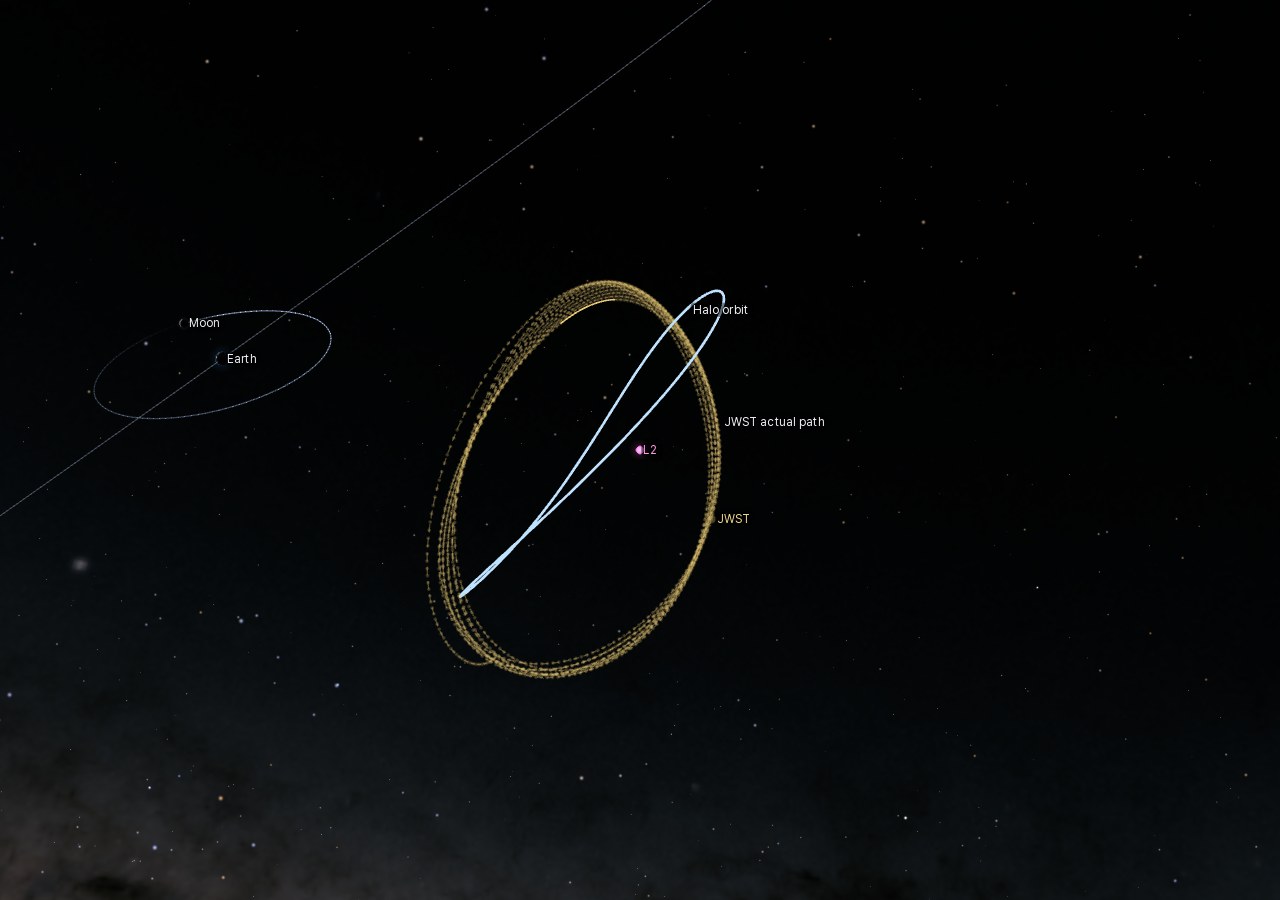
==== single/index.html @ 6e9d1e4e "공개 화면 갱신: 태양 표면 그림, JWST 새 궤도 해 (예측 ~12/07), 시험 묶음 통과판 (dev d34efed 빌드) Co-Authored-By: Claude Opus " ====
<!doctype html>
<html lang="ko">
<head>
<meta charset="utf-8">
<meta name="viewport" content="width=device-width, initial-scale=1, viewport-fit=cover">
<meta http-equiv="Content-Security-Policy" content="default-src 'none'; connect-src 'none'; script-src 'sha256-AxzupOAMkldEc2UMYNLVmVvSVkwpadsfrvp4PkHt/8s='; style-src 'unsafe-inline'; img-src data: blob:; font-src data:; worker-src blob:; object-src 'none'; base-uri 'none'; form-action 'none'">
<title>Libration</title>
<style>
/* ---- style.css */
/* 화면 모양. 색·글꼴·패널·이름표는 디자인 토큰 (ui/tokens/*.js → CSS 변수). 글꼴은 파일로 넣는다 (외부 요청 없음).
   Pretendard (OFL-1.1, data/fonts/manifest.json) — 빌드가 fonts/ 로 복사 (한 파일판은 data: 로 넣음). */
@font-face { font-family: 'Pretendard'; font-weight: 400; font-style: normal; font-display: swap; src: url('[data-uri]') format('woff2'); }
@font-face { font-family: 'Pretendard'; font-weight: 300; font-style: normal; font-display: swap; src: url('[data-uri]') format('woff2'); }   /* 대상 이름·핵심 숫자 (UI 재설계 13절 A, 2026-11-10) */
@font-face { font-family: 'Pretendard'; font-weight: 600; font-style: normal; font-display: swap; src: url('[data-uri]') format('woff2'); }
:root {
  --bg: #04060c; --fg: #e7ecf5; --muted: #a3aec4; --panel: rgba(12, 18, 32, 0.92); --line: #26324c;
  --impl: #5aa5ff; --external: #f0a23b; --physical: #3fca7f; --approx: #9aa0aa; --accent: #5aa5ff;
  --font: 'Pretendard', system-ui, 'Malgun Gothic', 'Apple SD Gothic Neo', sans-serif;
  --panel-radius: 10px; --panel-blur: 0px; --panel-width: 340px; --btn-bg: #1b2740; --btn-on: #2d4a7a;
  --label-bg: rgba(12, 18, 32, 0.72); --label-border: 1px dashed #26324c; --label-radius: 4px; --label-size: 12px;
  --fs-body: 13px; --fs-small: 12px; --label-min: 12px;   /* 글자 크기 하한 (2026-10-29 작은 수정 1-3): 본문·버튼 13, 이름표·꼬리표·보조 12 */
  font-family: var(--font);
}
* { box-sizing: border-box; }
html, body { margin: 0; height: 100%; background: var(--bg); color: var(--fg); overflow: hidden; font-family: var(--font); }
#scene { position: fixed; inset: 0; width: 100vw; height: 100vh; display: block; touch-action: none; }
#top { position: fixed; top: 12px; left: 16px; right: 16px; display: flex; align-items: baseline; gap: 12px; flex-wrap: wrap; pointer-events: none; }
#top h1 { margin: 0; font-size: 20px; font-weight: 600; }
#top .sub { margin: 0; color: var(--muted); font-size: var(--fs-body); flex: 1 1 auto; }
#top button { pointer-events: auto; }
button { font: inherit; font-size: var(--fs-body); color: var(--fg); background: var(--btn-bg); border: 1px solid var(--line); border-radius: 6px; padding: 4px 10px; cursor: pointer; }
button:hover, button:focus-visible { filter: brightness(1.25); }
select { font: inherit; font-size: var(--fs-body); color: var(--fg); background: var(--btn-bg); border: 1px solid var(--line); border-radius: 6px; }
option { background: #111a2b; color: #e7ecf5; }
[hidden] { display: none !important; }

/* ---- 패널 (기존 스타일) */
#panel { position: fixed; top: 64px; left: 16px; width: min(var(--panel-width), calc(100vw - 32px)); max-height: calc(100vh - 110px); overflow-y: auto;
  background: var(--panel); border: 1px solid var(--line); border-radius: var(--panel-radius); padding: 10px 14px; backdrop-filter: blur(var(--panel-blur)); }
#panel h2 { margin: 0 0 6px; font-size: 15px; }
#panel .note, .note { margin: 0 0 8px; color: var(--muted); font-size: var(--fs-body); }
.panel-toggle { float: right; font-size: var(--fs-body); padding: 2px 8px; }
body.panel-collapsed #panel { width: auto; max-height: none; overflow: visible; padding: 6px; }
body.panel-collapsed #panel .panel-inner { display: none; }
body.panel-collapsed .panel-toggle { float: none; }

.num-row { display: grid; grid-template-columns: 1fr auto auto; gap: 8px; align-items: center; padding: 4px 0; border-top: 1px solid var(--line); font-size: var(--fs-body); }
.num { font-variant-numeric: tabular-nums; background: transparent; border: 1px dashed var(--line); }
.tag { position: relative; display: inline-block; font-size: var(--fs-small); padding: 2px 7px; border-radius: 999px; border: 1px solid currentColor; white-space: nowrap; cursor: help; }
.tag-impl { color: var(--impl); } .tag-external { color: var(--external); } .tag-physical { color: var(--physical); } .tag-approx { color: var(--approx); }
.tag-tip { display: none; position: absolute; right: 0; top: calc(100% + 4px); z-index: 5; background: #0b1120; color: var(--fg); border: 1px solid var(--line); border-radius: 6px; padding: 4px 8px; white-space: nowrap; }
.tag:hover .tag-tip, .tag:focus .tag-tip, .tag-open .tag-tip { display: block; position: static; margin-top: 4px; }
.tag:hover .tag-tip, .tag:focus .tag-tip { position: absolute; margin-top: 0; }
.tag-open { border-radius: 8px; white-space: normal; cursor: default; }
.tag-open .tag-tip { border: none; background: none; padding: 0; }
.tag.mini { font-size: var(--fs-small); padding: 0 5px; line-height: 16px; }
.tag.mini .tag-tip { font-size: var(--fs-small); left: 0; right: auto; }

#source { position: fixed; top: 64px; right: 16px; width: min(460px, calc(100vw - 32px)); max-height: calc(100vh - 120px); overflow: auto; background: var(--panel);
  border: 1px solid var(--line); border-radius: var(--panel-radius); padding: 10px 14px; z-index: 10; backdrop-filter: blur(var(--panel-blur)); }
#source h2 { margin: 0 0 8px; font-size: 15px; }
#source table { border-collapse: collapse; width: 100%; font-size: var(--fs-body); }
#source th { text-align: left; color: var(--muted); font-weight: 400; padding: 3px 8px 3px 0; vertical-align: top; white-space: nowrap; }
#source td { padding: 3px 0; word-break: break-all; }
#source code { font-size: var(--fs-body); }
#source .close { margin-top: 8px; }
#update { position: fixed; bottom: 34px; right: 16px; background: #3a2a0c; border-color: var(--external); z-index: 20; }
#error { position: fixed; top: 64px; left: 50%; transform: translateX(-50%); background: #3b0d12; border: 1px solid #e05561; padding: 8px 12px; border-radius: 8px; }
#version { position: fixed; bottom: 8px; right: 16px; color: var(--muted); font-size: var(--fs-small); font-variant-numeric: tabular-nums; }

/* ---- 이름표 (CSS 글자 — 확대해도 선명) */
#labels { position: fixed; inset: 0; pointer-events: none; overflow: hidden; }
.lbl { pointer-events: auto; font-size: max(var(--label-min), var(--label-size)); color: var(--fg); white-space: nowrap; text-shadow: 0 0 3px #000, 0 0 2px #000, 0 0 6px #000; display: flex; gap: 4px; align-items: center; }
.lbl b, .lbl .lbl-name { font-weight: 600; cursor: pointer; }
.lbl-num { font-size: max(var(--label-min), var(--label-size)); padding: 0 5px; background: var(--label-bg); border: var(--label-border); border-radius: var(--label-radius); font-variant-numeric: tabular-nums; }
.lbl-numwrap { display: inline-flex; gap: 3px; align-items: center; }
.lbl-lpt b { color: #ff9be2; }
body.label-nonum .lbl-numwrap { display: none; }
.ctl { display: grid; gap: 6px; padding-bottom: 8px; border-bottom: 1px solid var(--line); }
.ctl-row { display: flex; flex-wrap: wrap; gap: 6px; align-items: center; font-size: var(--fs-body); }
.ctl-h { color: var(--muted); min-width: 44px; }
.ctl button, .ctl select, .ctl-row button { font-size: var(--fs-body); padding: 2px 8px; }
button.on { background: var(--btn-on); border-color: var(--accent); }
input[type=range] { width: 100%; accent-color: var(--accent); }
.date-row .num { font-size: var(--fs-body); }
.layers { display: grid; grid-template-columns: 1fr 1fr; gap: 2px 8px; padding: 8px 0; font-size: var(--fs-body); border-bottom: 1px solid var(--line); }
.layers label { display: flex; gap: 4px; align-items: center; cursor: pointer; }
.layers .fam { grid-column: 1 / -1; color: var(--muted); }
.nums details { border-bottom: 1px solid var(--line); padding: 4px 0; }
.nums summary { cursor: pointer; font-size: var(--fs-body); font-weight: 600; padding: 2px 0; }
.legend p { margin: 6px 0 0; color: var(--muted); font-size: var(--fs-body); display: flex; gap: 6px; align-items: baseline; flex-wrap: wrap; }
#labels { z-index: 1; } #panel, #top { z-index: 3; } #version { z-index: 3; }


.layout-hybrid #source { right: auto; left: 16px; }

/* ---- 휴대폰 (보기만, M6 에서 완성) */
@media (max-width: 767px) {
  #top .sub { display: none; }
  #panel { top: 52px; left: 8px; width: calc(100vw - 16px); max-height: 55vh; }
  #source { left: 8px; right: 8px; width: auto; }
}

/* ---- 디자인 2부 (2026-10-29): 레이어 패널·초점 이름·거리 눈금·도움말·정보 카드 설명 */
.lbl, .lbl-num { font-size: max(var(--label-min), calc(var(--label-size) * var(--lbl-k, 1))); }   /* 거리 조절해도 하한 12px */
.lbl b, .lbl .lbl-name { font-weight: 400; letter-spacing: 0.01em; }
.layer-panel { display: grid; gap: 8px; font-size: var(--fs-body); }
.preset-row { display: flex; gap: 6px; align-items: center; flex-wrap: wrap; }
.preset-row button { font-size: var(--fs-body); padding: 4px 12px; border-radius: 999px; }
.preset-status { color: var(--muted); font-size: var(--fs-small); margin-left: 4px; }
.layer-group { border: 1px solid var(--line); border-radius: 8px; padding: 4px 8px 6px; margin: 0; display: grid; grid-template-columns: 1fr 1fr; gap: 2px 10px; }
.layer-group legend { color: var(--muted); font-size: var(--fs-small); padding: 0 4px; }
.layer-group label { display: flex; gap: 5px; align-items: center; cursor: pointer; }
.layer-group label.sub { grid-column: 1 / -1; padding-left: 18px; color: var(--muted); }
.layer-group .note { grid-column: 1 / -1; margin: 2px 0 0; color: var(--muted); font-size: var(--fs-body); }
.layer-group input:disabled + span { color: var(--muted); }
.keys-line { display: flex; justify-content: space-between; gap: 8px; align-items: center; color: var(--muted); font-size: var(--fs-small); }
.help-btn { font-size: var(--fs-body); padding: 2px 8px; }
.layer-group label.temp-on span { font-style: italic; }                                        /* ⑰ 확대 보기에서 잠시 켠 레이어 */
.scalebar { position: fixed; z-index: 4; left: 16px; bottom: 92px; display: flex; gap: 8px; align-items: center; font-size: var(--fs-small); color: var(--fg);
  font-variant-numeric: tabular-nums; padding: 2px 8px; border-radius: 6px; background: rgba(0, 0, 0, 0.55); }
.scalebar .sb-bar { display: inline-block; height: 6px; border: 1px solid var(--fg); border-top: none; }
.help { position: fixed; z-index: 6; top: 50%; left: 50%; transform: translate(-50%, -50%); width: min(380px, calc(100vw - 32px)); background: var(--panel);
  border: 1px solid var(--line); border-radius: var(--panel-radius); padding: 10px 14px; color: var(--fg); font-size: var(--fs-body); }
.help h3 { margin: 0 0 6px; font-size: 15px; }
.help th { text-align: left; padding: 2px 10px 2px 0; }
.help kbd { display: inline-block; min-width: 18px; text-align: center; border: 1px solid var(--line); border-radius: 4px; padding: 0 4px; font: inherit; }
.help .note { color: var(--muted); font-size: var(--fs-body); }
.help .close { float: right; font-size: var(--fs-body); padding: 2px 8px; }
#t-start, #t-now { font-size: var(--fs-body); padding: 2px 8px; }
@media (max-width: 767px) {
  .scalebar { bottom: 136px; left: 8px; }
}

/* ---- M2 JWST (2026-10-29): 예측 두 층 (꼬리표 색과 같은 계열 — 외부 대조 주황 / 물리 검증 초록), 오차 곡선, 주기 카드 */
.lbl-pred .lbl-name { font-weight: 600; }
.lbl-ext .lbl-name { color: var(--external); } .lbl-phys .lbl-name { color: var(--physical); }
.lbl-pred:has(.lbl-numwrap) > .layer-tag { display: none; }      /* 숫자가 붙으면 숫자 쪽 꼬리표 하나만 */
.lbl-jwst .lbl-name { color: #f2d98c; }
.lbl-fixed { font-size: var(--label-min); color: var(--muted, #b8c2d6); font-weight: 400; }        /* ⑫ "2026-10-05 위치 (고정)" — 작게 */
.lbl-zoomline .lbl-name-only { color: var(--zl-color); font-weight: 600; }                       /* ⑭ 확대 보기: 선 이름 (선 색) */
.lbl-gap .lbl-name-only { color: var(--fg); }
.jwst-layer { border-top: 1px solid var(--line); padding-top: 8px; margin-top: 8px; }
.jwst-layer h4 { margin: 0 0 4px; font-size: 14px; display: flex; gap: 8px; align-items: center; flex-wrap: wrap; }
.jwst-ext h4 > span:first-child { color: var(--external); } .jwst-phys h4 > span:first-child { color: var(--physical); }
.jwst-ext { border-left: 3px solid var(--external); padding-left: 8px; } .jwst-phys { border-left: 3px solid var(--physical); padding-left: 8px; }
.err-fig { margin: 4px 0 6px; }
.err-chart { display: block; width: 300px; max-width: 100%; height: auto; overflow: visible; }
.err-chart text { font-size: var(--fs-small); fill: currentColor; color: var(--muted); font-variant-numeric: tabular-nums; }
.err-grid { stroke: var(--line); stroke-width: 1; }
.err-line { fill: none; stroke-width: 1.8; }
.err-outside { fill: rgba(255, 255, 255, 0.07); }
.err-legend { display: flex; flex-wrap: wrap; gap: 4px 10px; color: var(--muted); font-size: var(--fs-small); margin-top: 2px; }
.err-key { display: inline-flex; align-items: center; gap: 4px; }
.err-swatch { display: inline-block; width: 16px; border-top: 2px solid; }
.err-swatch.dashed { border-top-style: dashed; }
.err-axis-note { flex-basis: 100%; }
.link-btn { margin-top: 10px; }
.zoom-row { display: flex; flex-wrap: wrap; gap: 6px; align-items: center; margin-top: 6px; font-size: var(--fs-small); color: var(--muted); }
.zoom-row .zoom-btn { margin-top: 0; }
.join-line { display: block; line-height: 1.6; }
.join-num { display: inline-flex; gap: 2px; align-items: center; margin-right: 10px; white-space: nowrap; }
.period-class { display: flex; gap: 8px; align-items: center; flex-wrap: wrap; margin: 0 0 6px; color: var(--muted); }
.period-unknown { margin-top: 8px; }

/* ---- 실험실 (h — 설계 M3, 2026-11-02). 그리기만 — 계산은 core/lab */
.lab { position: fixed; z-index: 5; top: 60px; right: 16px; bottom: 90px; width: min(640px, calc(100vw - 32px)); overflow: auto; padding: 10px 14px;
  background: var(--panel); border: 1px solid var(--line); border-radius: var(--panel-radius); backdrop-filter: blur(var(--panel-blur)); }
.lab h3 { margin: 0 0 6px; font-size: 15px; font-weight: 600; }
.lab .close { float: right; font-size: var(--fs-body); padding: 2px 8px; }
.lab .lab-fold { float: right; font-size: var(--fs-body); padding: 2px 8px; margin-right: 4px; }
/* 접기 (2026-11-03): 제목·단추·진행 줄만 남기고 창을 줄여 궤적이 보이게. 상태는 이 브라우저에 기억 (localStorage) */
.lab.lab[data-folded="1"] { bottom: auto; width: min(420px, calc(100vw - 32px)); }
.lab[data-folded="1"] > :not(h3):not(.close):not(.lab-fold):not(.lab-progress) { display: none; }
.lab-scope { display: flex; gap: 6px; align-items: center; color: var(--muted); font-size: var(--fs-small); margin-bottom: 6px; }
.lab-status, .lab-note { color: var(--muted); font-size: var(--fs-small); margin: 4px 0; }
.lab-examples { display: flex; flex-wrap: wrap; gap: 4px; align-items: center; margin: 6px 0 2px; }
.lab-examples .ctl-h { margin-right: 4px; }
.lab-ex.on, .lab-sign button.on { background: var(--btn-on); }
.lab-controls { display: grid; gap: 4px; margin: 6px 0; }
.lab-row { display: grid; grid-template-columns: 118px 1fr 92px; gap: 8px; align-items: center; font-size: var(--fs-body); }
.lab-sign { grid-template-columns: 118px auto auto 1fr; }
.lab-val { font-variant-numeric: tabular-nums; color: var(--muted); font-size: var(--fs-small); text-align: right; }
.lab-row input[type=range] { width: 100%; }
.lab-row input.banded { background: linear-gradient(90deg, transparent var(--band-a), rgba(90, 165, 255, 0.28) var(--band-a), rgba(90, 165, 255, 0.28) var(--band-b), transparent var(--band-b)); border-radius: 4px; }
.lab-outside { display: flex; gap: 6px; align-items: center; font-size: var(--fs-small); color: var(--external); }
.lab-flags { min-height: 4px; margin: 2px 0; }
.flag { display: inline-block; font-size: var(--fs-small); padding: 0 6px; border-radius: 4px; margin-right: 4px; white-space: nowrap; }
.flag-extrap { background: rgba(240, 162, 59, 0.22); color: #ffd08a; border: 1px solid var(--external); }
.flag-unc { background: rgba(199, 146, 234, 0.18); color: #e0c4f5; border: 1px solid #c792ea; }
.lab-progress { display: flex; gap: 8px; align-items: center; font-size: var(--fs-small); color: var(--muted); margin: 4px 0; }
.lab-progress progress { flex: 0 0 140px; }
.lab-table-wrap { overflow-x: auto; }
.lab[data-preset="research"] { width: min(820px, calc(100vw - 32px)); }
.lab-table { width: 100%; border-collapse: collapse; font-size: var(--fs-small); margin-top: 4px; }
.lab-table th, .lab-table td { padding: 3px 4px; border-bottom: 1px solid var(--line); text-align: right; white-space: nowrap; }
.lab-table th { font-weight: 600; vertical-align: bottom; white-space: normal; }   /* 머리글은 줄바꿈 (연구 프리셋 표 마지막 칸 잘림 고침, 2026-11-03) */
.lab[data-preset="research"] { width: min(820px, calc(100vw - 32px)); }                 /* 연구: 칸이 많아 창을 넓힌다 */
.lab-table th .tag.mini { margin-left: 3px; }
.lab-table td.num { font-variant-numeric: tabular-nums; }
.lab-table td[data-col="truth"] { color: #fff; font-weight: 600; }
.lab[data-preset="clean"] .lab-table .c-HYB, .lab[data-preset="clean"] .lab-table .c-dT3, .lab[data-preset="clean"] .lab-table .c-dD24,
.lab[data-preset="clean"] .lab-table .c-dMLP, .lab[data-preset="clean"] .lab-table .c-dir,
.lab[data-preset="explore"] .lab-table .c-HYB, .lab[data-preset="explore"] .lab-table .c-dir,
.lab[data-preset="custom"] .lab-table .c-HYB, .lab[data-preset="custom"] .lab-table .c-dir { display: none; }
.lab-mobile p { font-size: var(--fs-body); line-height: 1.5; }
@media (max-width: 767px) { .lab { left: 8px; right: 8px; width: auto; top: auto; bottom: 120px; max-height: 40vh; } }

/* ---- 천체력 조각 불러오는 중 (결정 ㉘) · 날짜 이동 */
.ephem-busy { position: fixed; z-index: 6; left: 50%; bottom: 92px; transform: translateX(-50%); background: var(--panel); border: 1px solid var(--line);
  border-radius: 999px; padding: 3px 12px; font-size: var(--fs-small); color: var(--muted); }
#date-jump { font: inherit; font-size: var(--fs-small); background: var(--btn-bg); color: var(--fg); border: 1px solid var(--line); border-radius: 4px; padding: 1px 4px; color-scheme: dark; }
#date-range-note { color: var(--external); font-size: var(--fs-small); }

/* ---- 하늘 배경 출처·라이선스 (M5) */
.credits { position: fixed; z-index: 3; left: 12px; bottom: 6px; max-width: calc(100vw - 420px); font-size: var(--fs-body); color: var(--muted); line-height: 1.4; }
.credits .tag { margin: 0 2px; }
@media (max-width: 767px) { .credits { max-width: calc(100vw - 24px); bottom: 24px; } #version { max-width: calc(100vw - 112px); white-space: nowrap; overflow: hidden; text-overflow: ellipsis; } }
/* 한 줄에 안 들어갈 때의 "출처" 단추 (2026-11-09) — 시간 막대 아래 띠 (컴퓨터 30 px, 휴대폰 26 px) 안에 든다 */
.credits.credits-compact { bottom: 3px; height: 21px; line-height: 19px; padding: 0 9px; font-size: var(--fs-body); color: var(--fg); background: var(--panel); border: 1px solid var(--line); border-radius: 999px; }

/* ---- 움직임 줄이기 (UI 재설계 13절·12-1 5, 2026-11-10): 운영체제가 "움직임 줄이기" 면 CSS 전환·애니메이션 0. 시간 토큰 (--t-*) 도 0 (ui/tokens/index.js) */
@media (prefers-reduced-motion: reduce) {
  *, *::before, *::after { transition-duration: 0ms !important; animation-duration: 0ms !important; animation-iteration-count: 1 !important; scroll-behavior: auto !important; }
}

/* ---- ui/kit.css */
/* 시안 2 부품 (UI 재설계 Phase 1, 2026-11-10) — docs/UI_재설계.md 12·13절. 값은 모두 토큰 (ui/tokens/C.js → CSS 변수).
   단추 5 종류 × 상태 7 가지 · 꼬리표 D1 (일반 점 / 전문가 모양 기호 + 글자) · 세로 판 패널 · 가장자리 어둠 · 장면 위 글자.
   이름은 모두 k- 로 시작 (지금 화면의 .info·.tag·.timebar 와 겹치지 않게). 지금 배치는 이 파일을 쓰지 않는다 — Phase 2 에서 붙인다
   (그때 style.css 로 합쳐 빌드에 들어감). 견본: web/mock/kit_sample.html (이 파일을 그대로 읽음), 측정 web/mock/audit/kit_audit.mjs.
   상태 7 가지 = 기본 · 올림 (:hover, .is-hover) · 눌림 (:active, .is-press) · 키보드 초점 (:focus-visible, .is-focus) ·
                켜짐 (aria-pressed/aria-checked=true, .is-on) · 비활성 (:disabled, .is-disabled) · 진행 중 (.is-busy — 회전 표시 + 글자 바뀜, 13절 B7) */

/* ================================================================ 단추 공통 — 평소 테두리·채움 없음, 올림·눌림·초점 때만 경계 */
.k-btn { position: relative; display: inline-flex; align-items: center; justify-content: center; gap: 6px; height: var(--ctl-h); min-width: var(--ctl-h);
  padding: 0 10px; border: 1px solid transparent; border-radius: var(--r-ctl); background: transparent; color: var(--fg);
  font: 400 var(--fs-ui)/1 var(--font); white-space: nowrap; cursor: pointer; -webkit-tap-highlight-color: transparent;
  transition: background var(--t-fast) var(--ease), border-color var(--t-fast) var(--ease), color var(--t-fast) var(--ease); }
.k-btn svg { width: 16px; height: 16px; flex: none; }
.k-btn:hover, .k-btn.is-hover { background: var(--hover); border-color: var(--edge-hover); }
.k-btn:active, .k-btn.is-press { background: var(--press); border-color: var(--edge-hover); }
.k-btn:focus-visible, .k-btn.is-focus { outline: 2px solid var(--focus); outline-offset: 2px; box-shadow: 0 0 0 4px var(--focus-halo); }
.k-btn:disabled, .k-btn.is-disabled { opacity: .38; cursor: not-allowed; background: transparent; border-color: transparent; }
.k-btn.is-busy { cursor: progress; }
.k-btn .k-spin { display: none; width: 12px; height: 12px; border-radius: 50%; border: 1.5px solid currentColor; border-right-color: transparent; animation: k-spin .8s linear infinite; }
.k-btn.is-busy .k-spin { display: inline-block; }
@keyframes k-spin { to { transform: rotate(360deg); } }
@media (prefers-reduced-motion: reduce) { .k-btn.is-busy .k-spin { animation: none; border-right-color: currentColor; opacity: .6; } }

/* 1 주 행동 — 글자 + 화살표 (채움 없음, 13절 B7). 강조는 자리 (오른쪽 아래) 와 굵기 */
.k-primary { font-weight: 600; }
.k-primary .k-arrow { width: 14px; height: 14px; transition: transform var(--t-fast) var(--ease); }
.k-primary:hover .k-arrow, .k-primary.is-hover .k-arrow { transform: translateX(2px); }
/* 2 보조 — 글자 */
.k-secondary { color: var(--fg); }
/* 3 아이콘 — 정사각, 툴팁·aria-label 필수 */
.k-icon { width: var(--icon-btn); min-width: var(--icon-btn); height: var(--icon-btn); padding: 0; }
.k-icon svg { width: 18px; height: 18px; }
.k-icon[aria-pressed="true"], .k-icon[aria-expanded="true"], .k-icon.is-on { background: rgba(255, 255, 255, .14); border-color: var(--edge-hover); }
/* 4 토글 — 켜짐/꺼짐을 표시 원 (빈 원 / 찬 원 + 체크) 과 aria-pressed 로 (색만으로 구분하지 않음) */
.k-toggle { color: var(--fg-2); padding-left: 8px; }
.k-toggle .k-ind { width: 14px; height: 14px; border-radius: 50%; border: 1.5px solid currentColor; display: inline-grid; place-items: center; }
.k-toggle .k-ind svg { width: 10px; height: 10px; opacity: 0; }
.k-toggle[aria-pressed="true"], .k-toggle.is-on { color: var(--fg); }
.k-toggle[aria-pressed="true"] .k-ind, .k-toggle.is-on .k-ind { background: var(--accent); border-color: var(--accent); }
.k-toggle[aria-pressed="true"] .k-ind svg, .k-toggle.is-on .k-ind svg { opacity: 1; color: var(--on-accent); }
/* 5 선택 묶음 — 상자 없는 작은 글자, 고른 것 = 밑줄 + 밝은 글 (aria-checked). 단위 글자는 묶음 끝에 한 번만 (13절 E1) */
.k-seg { display: inline-flex; align-items: center; gap: 2px; height: var(--ctl-h); }
.k-seg > button { min-width: 28px; height: 28px; padding: 0 8px; border: 1px solid transparent; border-radius: var(--r-ctl); background: none; color: var(--fg-scene-2);
  font: 400 var(--fs-unit)/1 var(--font); letter-spacing: var(--track-cap); cursor: pointer; transition: background var(--t-fast) var(--ease), border-color var(--t-fast) var(--ease); }
.k-seg > button[aria-checked="true"], .k-seg > button.is-on { color: var(--fg-scene); text-decoration: underline; text-decoration-thickness: 1px; text-underline-offset: 6px; }
.k-seg > button:hover, .k-seg > button.is-hover { background: var(--hover); border-color: var(--edge-hover); }
.k-seg > button:active, .k-seg > button.is-press { background: var(--press); border-color: var(--edge-hover); }
.k-seg > button:focus-visible, .k-seg > button.is-focus { outline: 2px solid var(--focus); outline-offset: 2px; box-shadow: 0 0 0 4px var(--focus-halo); }
.k-seg > button:disabled, .k-seg.is-disabled > button { opacity: .38; cursor: not-allowed; }
.k-seg .k-unit { margin-left: 2px; color: var(--fg-scene-2); font-size: var(--fs-unit); letter-spacing: var(--track-cap); }
.k-seg .k-dot { width: 3px; height: 3px; border-radius: 50%; background: var(--fg-scene-2); opacity: .7; }

/* 휴대폰 (터치): 누를 자리 44 px — 보이는 모양이 작아도 */
.k-touch { --ctl-h: 44px; --icon-btn: 44px; --tag-hit: 44px; }
.k-touch .k-seg > button { height: 44px; min-width: 44px; }

/* ================================================================ 꼬리표 D1 (13절 B1) — 색 + 모양 (구현 원 · 외부 마름모 · 물리 세모 · 근사 물결) */
/* 일반: 점. 보이는 모양 7 px, 누를 자리 28 px (휴대폰 44). 누르거나 초점 → 글자·출처 (팝오버) */
.k-tdot { display: inline-grid; place-items: center; width: var(--tag-hit); height: var(--tag-hit); padding: 0; border: 1px solid transparent; border-radius: var(--r-ctl);
  background: none; vertical-align: middle; cursor: pointer; }
.k-tdot svg { width: var(--tag-dot); height: var(--tag-dot); }
.k-tdot:hover, .k-tdot.is-hover { border-color: var(--edge-hover); background: var(--hover); }
.k-tdot:focus-visible, .k-tdot.is-focus { outline: 2px solid var(--focus); outline-offset: 1px; box-shadow: 0 0 0 4px var(--focus-halo); }
/* 전문가: 모양 기호 + 글자 (테두리 알약 없음) */
.k-tmark { display: inline-flex; align-items: center; gap: 5px; font-size: var(--fs-unit); letter-spacing: .02em; white-space: nowrap; }
.k-tmark svg { width: var(--tag-dot); height: var(--tag-dot); flex: none; }
/* 장면 위 (가장자리 어둠 위) 의 전문가 꼬리표: 모양 기호만 꼬리표 색, 글자는 장면 글자색 — 꼬리표 색 글자 (외부 주황 등) 는 밝은 구름 + 어둠 0.64 위에서 4.5 미만 (견본 측정 3.48) */
.k-bare .k-tmark { color: var(--fg-scene-2) !important; }
.k-bare .k-tmark.k-impl svg { color: var(--impl); } .k-bare .k-tmark.k-external svg { color: var(--external); } .k-bare .k-tmark.k-physical svg { color: var(--physical); } .k-bare .k-tmark.k-approx svg { color: var(--approx); }
.k-tdot.k-impl, .k-tmark.k-impl { color: var(--impl); } .k-tdot.k-external, .k-tmark.k-external { color: var(--external); }
.k-tdot.k-physical, .k-tmark.k-physical { color: var(--physical); } .k-tdot.k-approx, .k-tmark.k-approx { color: var(--approx); }
/* 꼬리표 팝오버 (점을 누르면) — 조용한 면, 장면 쪽 선 1 개 */
.k-tpop { position: absolute; z-index: 8; width: 280px; padding: 12px; background: #0b0d12; border-left: 1px solid var(--line-strong); border-radius: 2px; color: var(--fg); font-size: var(--fs-unit); }
.k-tpop h4 { margin: 0 0 4px; font-size: 13px; font-weight: 400; display: flex; gap: 6px; align-items: center; }
.k-tpop p { margin: 0 0 6px; color: var(--fg-2); }
.k-tpop code { font-size: var(--fs-unit); color: var(--fg); word-break: break-all; }

/* ================================================================ 세로 판 패널 (13절 A) — 화면 가장자리에 붙음, 면 + 장면 쪽 가는 선 1 개 */
.k-vpanel { position: fixed; top: 0; bottom: 0; z-index: 5; display: flex; flex-direction: column; background: var(--panel); color: var(--fg);
  backdrop-filter: blur(var(--panel-blur)); -webkit-backdrop-filter: blur(var(--panel-blur));
  transition: transform var(--t-base) var(--ease), opacity var(--t-base) var(--ease), visibility var(--t-base); }
.k-vpanel.k-left { left: 0; width: min(var(--vpanel-left), 100vw); border-right: 1px solid var(--line); }
.k-vpanel.k-right { right: 0; width: min(var(--vpanel-right), 100vw); border-left: 1px solid var(--line); }
.k-vpanel.k-right.k-wide { width: min(var(--vpanel-right-expert), 100vw); }
.k-vpanel[data-open="false"] { opacity: 0; visibility: hidden; pointer-events: none; }
.k-vpanel.k-left[data-open="false"] { transform: translateX(-24px); }
.k-vpanel.k-right[data-open="false"] { transform: translateX(24px); }
.k-vhead { position: relative; padding: 64px 24px 4px 28px; }
.k-vhead h2 { margin: 0; font-size: var(--fs-name); font-weight: var(--fw-name); line-height: 1.1; letter-spacing: -.01em; }
.k-vhead .k-kind { display: block; margin-top: 10px; font-size: var(--fs-unit); letter-spacing: var(--track-cap); color: var(--fg-2); }
.k-vhead .k-close { position: absolute; right: 16px; top: 60px; }
.k-vbody { flex: 1; overflow: auto; padding: 0 24px 16px 28px; }
.k-vfoot { display: flex; justify-content: flex-end; gap: 4px; padding: 14px 24px 18px 28px; border-top: 1px solid var(--line); }
.k-vfoot .k-left-acts { margin-right: auto; display: flex; gap: 4px; }
.k-desc { margin: 18px 0 10px; color: var(--fg-2); font-size: 13px; line-height: 1.6; }
.k-sect { margin-top: 26px; }
.k-sect > h3 { margin: 0 0 10px; font-size: var(--fs-unit); font-weight: 400; letter-spacing: var(--track-cap); color: var(--fg-2); }
/* 핵심 숫자 — 크고 가늘게, 단위·꼬리표는 작고 조용하게 */
.k-key { display: grid; grid-template-columns: 1fr 1fr; }
.k-key > div { padding: 0 16px 0 0; }
.k-key > div + div { padding: 0 0 0 16px; border-left: 1px solid var(--line); }
.k-key .k-lab { display: flex; align-items: center; gap: 2px; font-size: var(--fs-unit); letter-spacing: .02em; color: var(--fg-2); }
.k-key .k-val { display: block; margin-top: 8px; font-size: var(--fs-key); font-weight: var(--fw-key); line-height: 1.1; letter-spacing: -.01em; font-variant-numeric: tabular-nums; }
.k-key .k-val small { margin-left: 5px; font-size: var(--fs-unit); font-weight: 400; color: var(--fg-2); letter-spacing: .02em; }
/* 숫자 줄 (더 보기·전문가 모든 숫자) — 전문가는 줄 높이 46 */
.k-nrow { display: grid; grid-template-columns: 1fr auto auto; align-items: center; gap: 8px; min-height: 40px; border-top: 1px solid var(--line); font-size: 13px; }
.k-nrow .k-lab { color: var(--fg-2); }
.k-nrow .k-val { font-variant-numeric: tabular-nums; font-size: var(--fs-ui); }
.k-nrow .k-val small { margin-left: 3px; color: var(--fg-2); font-size: var(--fs-unit); }
.k-expert .k-nrow { min-height: 46px; padding: 8px 0; }

/* ================================================================ 가장자리 어둠 (상자 대신) · 장면 위 글자 */
.k-scrim { position: fixed; left: 0; right: 0; z-index: 2; pointer-events: none; }
.k-scrim.k-top { top: 0; height: var(--scrim-top-h); background: var(--scrim-top); }
.k-scrim.k-bottom { bottom: 0; height: var(--scrim-bottom-h); background: var(--scrim-bottom); }
.k-touch .k-scrim.k-top, .k-scrim.k-top.k-touch { height: 140px; }
.k-touch .k-scrim.k-bottom, .k-scrim.k-bottom.k-touch { height: 360px; background: linear-gradient(to top, rgba(0, 0, 0, .78) 0, rgba(0, 0, 0, .70) 270px, rgba(0, 0, 0, .30) 320px, rgba(0, 0, 0, 0) 360px); }
.k-bare { color: var(--fg-scene); text-shadow: 0 1px 2px rgba(0, 0, 0, .55); }
.k-bare .k-sub { color: var(--fg-scene-2); }

/* ---- ui/shell.css */
/* 공개판 C 의 뼈대 (UI 재설계 Phase 2, 2026-11-11) — ui/shell.js 가 만든 요소의 자리·모양. 값은 토큰 (ui/tokens/C.js), 부품 모양은 ui/kit.css.
   시안 2 (web/mock/mock2.css) 의 배치를 실제 화면으로 옮긴 것. 빌드가 style.css + kit.css + 이 파일을 이어 한 벌로 낸다 (build.mjs styleCss).
   글자 크기: 본문·단추 13 ~ 15 px, 보조·꼬리표·단위 12 px (12 px 미만 없음 — 시안의 11 px 눈금·출처도 12 로). */

/* ---- 옛 C 요소 (C 에서 안 씀) */
.layout-hybrid #top, .layout-hybrid #ephem-busy { display: none !important; }
body.layout-hybrid { --lp: 0px; --rp: 0px; word-break: keep-all; }   /* 한국어 줄바꿈 (Phase 4): 단어 중간에서 끊지 않음 */
.layout-hybrid :is(.k-vbody, .k-pop, .k-tour, #help, #source) { overflow-wrap: anywhere; }   /* 글 상자 안에서 칸보다 긴 영문·숫자·경로만 넘침 처리로 끊음 (몸 전체에 주면 좁은 절대 위치 글자 — 연도 눈금 — 가 한 글자씩 끊김) */
body.layout-hybrid.list-open { --lp: min(var(--vpanel-left), 100vw); }
body.layout-hybrid.info-open { --rp: min(var(--vpanel-right), 100vw); }
@media (max-width: 767px) { body.layout-hybrid.list-open, body.layout-hybrid.info-open { --lp: 0px; --rp: 0px; } }   /* 휴대폰: 판이 장면을 덮는다 (아래 시트는 Phase 5) */

.layout-hybrid #labels { word-break: normal; overflow-wrap: normal; }   /* 장면 이름표는 그대로 (줄바꿈 규칙 밖) */
/* 장면 이름표는 아래·위 어둠 띠 (.k-scrim, z 2) 보다 위, 화면 UI (z 4 이상) 보다 아래 (2026-11-15 측정: 휴대폰 아래 어둠 띠가 JWST 이름표를 덮어 글자가 0.36 배로 어두워짐 — 대비 2.4).
   장면 (캔버스) 은 그대로 어둡게 깔리고 글자만 띠 위로 — UI 와 겹치는 이름표는 원래대로 숨김 (scene.js 겹침 규칙) */
.layout-hybrid #labels { z-index: 3; }

/* ---- 모드 (13절 D): 일반에서 숨길 것 = data-only="expert" */
body[data-mode="general"] [data-only="expert"], body[data-mode="expert"] [data-only="general"] { display: none !important; }

/* ---- 물러남 (4 초 무입력 · Esc): 흐려져 사라짐. 세로 판은 자기 열고 닫기 움직임 (kit.css) */
.layout-hybrid [data-shell]:not(.k-vpanel), .layout-hybrid .k-scrim { transition: opacity var(--t-base) var(--ease), visibility var(--t-base); }
body.chrome-hidden [data-shell], body.chrome-hidden .k-scrim { opacity: 0 !important; visibility: hidden !important; pointer-events: none !important; }

/* ---- 공통: 장면 위 맨 단추·행의 키보드 초점 */
.k-row:focus-visible, .k-menuitem:focus-visible, .k-keycell .k-val:focus-visible, #info .num-row .num:focus-visible, .k-more > summary:focus-visible, .k-dateinput:focus-visible {
  outline: 2px solid var(--focus); outline-offset: 2px; box-shadow: 0 0 0 4px var(--focus-halo); }
.k-searchwrap:has(.k-search:focus-visible) { outline: 2px solid var(--focus); outline-offset: 2px; box-shadow: 0 0 0 4px var(--focus-halo); }
.layout-hybrid .k-btn:hover, .layout-hybrid .k-row:hover, .layout-hybrid .k-menuitem:hover { filter: none; }

/* ================================================================ 왼쪽 위 — 표지 + 지금 대상 */
.k-nav { position: fixed; z-index: 7; left: 16px; top: 14px; display: flex; flex-direction: column; align-items: flex-start; gap: 2px; max-width: calc(100vw - 320px); }
.k-navrow { display: flex; align-items: center; gap: 4px; min-width: 0; max-width: 100%; }
.k-mark { width: 22px; height: 22px; margin: 0 6px 0 4px; flex: none; color: var(--fg-scene); opacity: .92; }
.k-target { gap: 8px; padding: 0 8px; min-width: 0; font: 400 15px/1 var(--font); letter-spacing: .01em; color: var(--fg-scene); }
.k-target .k-tname { overflow: hidden; text-overflow: ellipsis; white-space: nowrap; }
.k-target .k-tkind { flex: none; color: var(--fg-scene-2); font-size: var(--fs-unit); letter-spacing: var(--track-cap); }
.k-target > svg { width: 14px; height: 14px; color: var(--fg-scene-2); transition: transform var(--t-fast) var(--ease); }
.k-target[aria-expanded="true"] > svg { transform: rotate(180deg); }
.k-znote { margin-left: 40px; font-size: var(--fs-unit); letter-spacing: .02em; color: var(--fg-scene); }   /* ㉒ 28 일 창 끝: 실제 궤적 자료 없음 */

/* ================================================================ 오른쪽 위 — 전역 */
.k-tr { position: fixed; z-index: 7; right: 16px; top: 14px; display: flex; align-items: center; gap: 4px; }
.k-tr .k-icon { color: var(--fg-scene); }
.k-modesel { margin: 0 4px; }
.k-modesel > button, .k-frame > button { text-shadow: inherit; }
.layout-hybrid #update { top: 56px; bottom: auto; right: 16px; }

/* ================================================================ 아래 — 시간 막대 (상자 없음) */
.k-timebar { position: fixed; z-index: 6; bottom: 34px; left: calc(var(--lp) + (100vw - var(--lp) - var(--rp)) / 2); transform: translateX(-50%);
  width: min(920px, calc(100vw - var(--lp) - var(--rp) - 32px)); display: grid; grid-template-columns: auto auto 1fr auto; gap: 14px; align-items: center;
  transition: left var(--t-base) var(--ease), width var(--t-base) var(--ease), opacity var(--t-base) var(--ease), visibility var(--t-base); }
.k-play { width: 40px; min-width: 40px; height: 40px; border-radius: 50%; color: var(--fg-scene); }
.k-play svg { width: 20px; height: 20px; }
.k-small { height: 28px; min-width: 28px; padding: 0 8px; font-size: var(--fs-unit); letter-spacing: var(--track-cap); color: var(--fg-scene-2); }
.k-slider { position: relative; min-width: 120px; padding-bottom: 16px; }
.k-range { -webkit-appearance: none; appearance: none; display: block; width: 100%; height: 28px; margin: 0; background: transparent; cursor: pointer; }
.k-range::-webkit-slider-runnable-track { height: 1px; background: rgba(255, 255, 255, .42); }
.k-range::-webkit-slider-thumb { -webkit-appearance: none; appearance: none; width: 11px; height: 11px; margin-top: -5px; border-radius: 50%; background: var(--fg-scene); box-shadow: 0 0 0 1px rgba(0, 0, 0, .5); }
.k-range::-moz-range-track { height: 1px; background: rgba(255, 255, 255, .42); }
.k-range::-moz-range-thumb { width: 11px; height: 11px; border: 0; border-radius: 50%; background: var(--fg-scene); box-shadow: 0 0 0 1px rgba(0, 0, 0, .5); }
.k-range:focus-visible { outline: 2px solid var(--focus); outline-offset: 2px; box-shadow: 0 0 0 4px var(--focus-halo); border-radius: 4px; }
.k-ticks { position: absolute; left: 6px; right: 6px; bottom: 0; height: 14px; pointer-events: none; }
.k-ticks span { position: absolute; top: 0; white-space: nowrap; transform: translateX(-50%); font-size: 12px; line-height: 14px; letter-spacing: var(--track-cap); color: var(--fg-scene-2); }
.k-ticks span:first-child { transform: none; } .k-ticks span:last-child { transform: translateX(-100%); }   /* 양 끝 눈금은 안쪽으로 (휴대폰에서 화면 밖으로 잘리지 않게) */
.k-dateacts { display: flex; align-items: center; gap: 2px; }
.k-dateblock { display: inline-flex; align-items: center; }
.k-date.num { height: auto; min-height: var(--ctl-h); padding: 4px 8px; flex-direction: column; align-items: flex-start; gap: 3px; border: 1px solid transparent; background: transparent;
  font: 400 var(--fs-ui)/1.15 var(--font); color: var(--fg-scene); font-variant-numeric: tabular-nums; }
.k-date .k-dsub { font-size: var(--fs-unit); letter-spacing: .02em; color: var(--fg-scene-2); }
.k-date.is-busy .k-dmain::after { content: ''; display: inline-block; width: 9px; height: 9px; margin-left: 6px; border-radius: 50%; border: 1.5px solid currentColor; border-right-color: transparent; animation: k-spin .8s linear infinite; vertical-align: -1px; }

/* ================================================================ 바닥 줄 — 출처 한 단어 (+ 전문가: 좌표계, 임시) */
.k-strip { position: fixed; z-index: 6; left: calc(var(--lp) + 12px + var(--sal)); right: calc(var(--rp) + 12px + var(--sar)); bottom: 2px; display: flex; align-items: center; gap: 12px; pointer-events: none;
  transition: left var(--t-base) var(--ease), right var(--t-base) var(--ease), opacity var(--t-base) var(--ease), visibility var(--t-base); }
.k-strip > * { pointer-events: auto; }
.layout-hybrid .credits { position: static; max-width: none; }   /* 옛 출처 줄 (style.css .credits — 개발용 panel) 의 고정 자리를 쓰지 않음 */
.credits.k-btn { height: 28px; line-height: 28px; padding: 0 6px; gap: 5px; font-size: 12px; letter-spacing: var(--track-cap); color: var(--fg-scene-2); }
.k-adot { display: inline-grid; place-items: center; width: 9px; height: 9px; color: var(--approx); }
.k-adot svg { width: 7px; height: 7px; }
.k-frame { margin-left: auto; }

/* ================================================================ 첫 방문 안내 — 아래 한 줄 (장면을 가리지 않게) */
.k-hint { position: fixed; z-index: 6; bottom: 100px; left: calc(var(--lp) + (100vw - var(--lp) - var(--rp)) / 2); transform: translateX(-50%); display: flex; align-items: center; gap: 14px;
  white-space: nowrap; font-size: var(--fs-ui);
  max-width: calc(100vw - var(--lp) - var(--rp) - 32px); flex-wrap: wrap; justify-content: center; row-gap: 4px; }   /* 판이 열리면 남은 장면 폭 안 — 넘치면 줄바꿈 (Phase 6: 1024 영어에서 왼쪽 밖 72 px 였음) */
.k-hint .k-lead { white-space: normal; text-align: center; }
.k-hint .k-lead { font-weight: 300; letter-spacing: .01em; }
.k-hint .k-how { font-size: var(--fs-unit); letter-spacing: var(--track-cap); color: var(--fg-scene-2); }
.k-hint .k-btn { height: 28px; font-size: var(--fs-unit); letter-spacing: var(--track-cap); color: var(--fg-scene); }
.k-hint .k-icon { width: 28px; min-width: 28px; height: 28px; color: var(--fg-scene-2); }
.k-hint .k-icon svg { width: 14px; height: 14px; }

/* ---- 단축키 표 (? 키 · 설정 [단축키]): 팝오버와 같은 불투명 바탕 (Phase 4 결정 2026-11-13 — 전에는 반투명 --panel 이라 뒤 궤도선이 비침) */
.layout-hybrid #help { z-index: 9; background: #0b0d12; border: 0; border-left: 1px solid var(--line-strong); border-radius: 2px; backdrop-filter: none; -webkit-backdrop-filter: none; }

/* ================================================================ 둘러보기 (Phase 4, ui/tour.js) — 아래 가운데 카드 (첫 방문 안내 자리, 시간 막대 위). 팝오버와 같은 바탕 (장면 위 대비) */
.k-tour { position: fixed; z-index: 8; bottom: 96px; left: calc(var(--lp) + (100vw - var(--lp) - var(--rp)) / 2); transform: translateX(-50%); width: min(520px, calc(100vw - 32px));
  padding: 10px 14px 10px; background: #0b0d12; border-left: 1px solid var(--line-strong); border-radius: 2px; color: var(--fg); font-size: var(--fs-ui); }
.k-tour[hidden] { display: none; }
.k-thead { display: flex; align-items: center; gap: 10px; min-height: 28px; }
.k-thead .k-tname { display: inline-flex; align-items: center; gap: 6px; font-size: var(--fs-unit); letter-spacing: var(--track-cap); color: var(--fg-2); }
.k-thead .k-tname svg { width: 14px; height: 14px; }
.k-tstep { font-size: var(--fs-unit); letter-spacing: var(--track-cap); color: var(--fg-2); font-variant-numeric: tabular-nums; }
.k-thead .k-close { margin-left: auto; width: 32px; min-width: 32px; height: 32px; }
.k-ttitle { margin: 4px 0 4px; font-size: 17px; font-weight: 400; line-height: 1.3; }
.k-ttext { margin: 0; color: var(--fg); font-size: var(--fs-ui); line-height: 1.6; }
.k-tnum.num-row { display: inline-flex; align-items: center; gap: 2px; padding: 0; border-top: 0; font-size: inherit; vertical-align: middle; white-space: nowrap; }
.k-tnum .num { min-height: 28px; padding: 0 4px; border: 1px solid transparent; border-radius: var(--r-ctl); background: none; color: var(--fg); font: 600 var(--fs-ui)/1 var(--font); font-variant-numeric: tabular-nums; cursor: pointer; }
.k-tnum .num:hover { border-color: var(--edge-hover); background: var(--hover); }
.k-tnum .num:focus-visible { outline: 2px solid var(--focus); outline-offset: 1px; box-shadow: 0 0 0 4px var(--focus-halo); }
.k-tpaused { display: flex; align-items: center; flex-wrap: wrap; gap: 6px 10px; margin: 8px 0 0; color: var(--fg-2); font-size: var(--fs-unit); }
.k-tpaused[hidden] { display: none; }
.k-tpaused .k-btn { height: 28px; font-size: var(--fs-unit); }
.k-tfoot { display: flex; align-items: center; gap: 8px; margin-top: 8px; }
.k-tfoot .k-tkeys { flex: 1; text-align: center; font-size: var(--fs-unit); color: var(--fg-2); }
.k-tfoot .k-primary { margin-left: auto; }
.k-flip { transform: scaleX(-1); }
.k-tourhl { outline: 2px solid var(--focus); outline-offset: 2px; box-shadow: 0 0 0 4px var(--focus-halo); }
body.touring #hint { display: none; }
.k-touch .k-tour { left: calc(12px + var(--sal)); right: calc(12px + var(--sar)); width: auto; transform: none; bottom: calc(162px + var(--sab)); }
.k-touch .k-tour .k-btn { height: 44px; min-width: 44px; }
.k-touch .k-tour .k-close { width: 44px; height: 44px; }
.k-touch .k-tnum .num { min-height: 44px; }

/* ================================================================ 대상 목록 (왼쪽 세로 판) */
.k-lhead { display: flex; align-items: center; gap: 8px; padding: 60px 16px 6px 24px; }
.k-lhead .k-close { flex: none; }
.k-searchwrap { flex: 1; min-width: 0; display: flex; align-items: center; gap: 8px; height: 36px; border-bottom: 1px solid rgba(255, 255, 255, .28); color: var(--fg-2); }
.k-searchwrap > svg { width: 16px; height: 16px; flex: none; }
.k-search { flex: 1; min-width: 0; height: 32px; padding: 0; border: 0; background: none; color: var(--fg); font: 400 var(--fs-ui)/1 var(--font); outline: none; }
.k-search::placeholder { color: var(--fg-2); opacity: 1; }
.k-search::-webkit-search-cancel-button { filter: invert(1) opacity(.6); }
.k-searchwrap kbd { flex: none; padding: 0 5px; border: 1px solid var(--line-strong); border-radius: 4px; font: 400 var(--fs-unit)/18px var(--font); color: var(--fg-2); }
.k-list { padding: 0 12px 24px 16px; }
.k-group > h3 { margin: 16px 8px 4px; font-size: var(--fs-unit); font-weight: 400; letter-spacing: var(--track-cap); color: var(--fg-2); }
.k-row { position: relative; display: flex; align-items: center; gap: 10px; width: 100%; height: 36px; padding: 0 10px; border: 1px solid transparent; border-radius: var(--r-ctl);
  background: none; color: var(--fg-2); font: 400 var(--fs-ui)/1 var(--font); text-align: left; cursor: pointer; }
.k-row > svg { width: 16px; height: 16px; flex: none; opacity: .8; }
.k-row:hover { background: rgba(255, 255, 255, .06); border-color: rgba(255, 255, 255, .55); }
.k-row:active { background: rgba(255, 255, 255, .10); }
.k-row[aria-current="true"] { color: var(--fg); }
.k-row[aria-current="true"]::before { content: ''; position: absolute; left: 2px; top: 10px; bottom: 10px; width: 2px; border-radius: 1px; background: var(--fg); }   /* 지금 대상 = 왼쪽 세로 막대 */
.k-row:disabled { opacity: .38; cursor: not-allowed; background: none; border-color: transparent; }
.k-touch .k-row { height: 44px; }

/* ================================================================ 정보 패널 (오른쪽 세로 판) */
.k-card { display: flex; flex-direction: column; flex: 1; min-height: 0; }
.k-vhead h3.k-name { margin: 0; padding-right: 44px; font-size: var(--fs-name); font-weight: var(--fw-name); line-height: 1.1; letter-spacing: -.01em; overflow-wrap: anywhere; }
.k-note { margin: 10px 0 0; color: var(--fg-2); font-size: 13px; line-height: 1.5; display: flex; gap: 6px; align-items: baseline; flex-wrap: wrap; }
.k-cap { margin: 22px 0 0; font-size: var(--fs-unit); letter-spacing: .02em; color: var(--fg-2); }
.k-acts { display: flex; flex-wrap: wrap; gap: 4px; align-items: center; }
.k-acts > h4 { flex-basis: 100%; margin: 0 0 4px; font-size: var(--fs-unit); font-weight: 400; letter-spacing: var(--track-cap); color: var(--fg-2); }
/* 핵심 숫자 — 상자 없이 크고 가늘게, 단위·꼬리표는 작고 조용하게 (시안 2-2) */
.k-key { display: grid; grid-template-columns: 1fr 1fr; row-gap: 20px; }
.k-keycell.num-row { display: block; padding: 0 14px 0 0; border-top: 0; font-size: inherit; }
.k-keycell.num-row:nth-child(2n) { padding: 0 0 0 14px; border-left: 1px solid var(--line); }
.k-labrow { display: flex; align-items: center; gap: 0; min-height: 28px; }
.k-keycell .k-lab { font-size: var(--fs-unit); letter-spacing: .02em; color: var(--fg-2); line-height: 1.35; }
.k-keycell .k-val { display: block; margin-top: 4px; padding: 0; border: 0; border-radius: 2px; background: none; color: var(--fg); text-align: left; cursor: pointer;
  font: var(--fw-key) var(--fs-key)/1.1 var(--font); letter-spacing: -.01em; font-variant-numeric: tabular-nums; overflow-wrap: anywhere; }
.k-keycell .k-val.k-long { font-size: 22px; }
.k-keycell .k-val { min-height: 28px; }                                   /* 누를 자리 28 px (22 px 글자 줄 높이 24 px 로는 미달 — Phase 2 측정) */
.k-keycell .k-val small { margin-left: 2px; font-size: var(--fs-unit); font-weight: 400; letter-spacing: .02em; color: var(--fg-2); }
/* 더 보기 (일반 접힘 · 전문가 펼침) 의 숫자 줄 */
.k-more { margin-top: 26px; }
.k-more > summary { display: flex; align-items: center; min-height: 28px; cursor: pointer; list-style: none; font-size: var(--fs-unit); letter-spacing: var(--track-cap); color: var(--fg-2); border-radius: 2px; }
.k-more > summary::-webkit-details-marker { display: none; }
.k-more > summary::before { content: ''; width: 6px; height: 6px; margin: 0 8px 0 2px; border-right: 1.5px solid currentColor; border-bottom: 1.5px solid currentColor; transform: rotate(-45deg); transition: transform var(--t-fast) var(--ease); }
.k-more[open] > summary::before { transform: rotate(45deg); }
#info .num-row:not(.k-keycell):not(.k-tpop) { grid-template-columns: 1fr auto auto; min-height: 40px; padding: 4px 0; border-top: 1px solid var(--line); font-size: 13px; }
#info .num-row .num-label { color: var(--fg-2); }
#info .num-row:not(.k-keycell) .num { padding: 3px 6px; border: 1px solid transparent; border-radius: var(--r-ctl); background: none; color: var(--fg); font-size: var(--fs-ui); }
#info .num-row:not(.k-keycell) .num:hover { border-color: var(--edge-hover); filter: none; }
#info .jwst-body, #info .period-body, #info .nums { margin-top: 8px; }
#info .nums details { border-bottom: 1px solid var(--line); }

/* ================================================================ 꼬리표 D1 — 일반 모드 (정보 패널·시간 막대): 점 (색 + 모양), 누르면 팝오버. 전문가는 지금 글자 (Phase 3) */
.tag .tag-shape { display: none; }
body[data-mode="general"] :is(#info, #timebar, #tour) .tag:not(.tag-approx):not(.tag-open) { display: inline-grid; place-items: center; flex: none; width: var(--tag-hit); height: var(--tag-hit);
  padding: 0; border: 1px solid transparent; border-radius: var(--r-ctl); background: none; font-size: 0; line-height: 0; vertical-align: middle; cursor: pointer; }
body[data-mode="general"] :is(#info, #timebar, #tour) .tag:not(.tag-approx):not(.tag-open) > .tag-name,
body[data-mode="general"] :is(#info, #timebar, #tour) .tag:not(.tag-approx):not(.tag-open) > .tag-tip { display: none !important; }
body[data-mode="general"] :is(#info, #timebar, #tour) .tag:not(.tag-approx):not(.tag-open) > .tag-shape { display: inline-grid; place-items: center; }
body[data-mode="general"] :is(#info, #timebar, #tour) .tag:not(.tag-approx):not(.tag-open) > .tag-shape svg { width: var(--tag-dot); height: var(--tag-dot); }
body[data-mode="general"] :is(#info, #timebar, #tour) .tag:not(.tag-approx):not(.tag-open):hover { border-color: var(--edge-hover); background: var(--hover); }
body[data-mode="general"] :is(#info, #timebar, #tour) .tag:not(.tag-approx):not(.tag-open):focus-visible { outline: 2px solid var(--focus); outline-offset: 1px; box-shadow: 0 0 0 4px var(--focus-halo); }
.layout-hybrid :is(#info, #timebar, #tour) .tag:not(.tag-approx):not(.tag-open) { cursor: pointer; }

/* ================================================================ 팝오버 (한 번에 하나) */
.k-pop { position: fixed; z-index: 9; width: 300px; max-width: calc(100vw - 24px); max-height: min(70vh, 640px); overflow: auto; padding: 12px 14px;
  background: #0b0d12; border-left: 1px solid var(--line-strong); border-radius: 2px; color: var(--fg); font-size: 13px; }
.k-pop-wide { width: 440px; }
.k-pop.k-pop-inline { position: static; z-index: auto; width: auto; max-width: none; max-height: none; margin: 8px 0 4px; grid-column: 1 / -1; border-left-color: var(--line-strong); background: rgba(255, 255, 255, .05); }   /* 정보 패널 안 (Phase 4): 흐름 속 — 아래 줄을 밀어낸다 */
.k-popsect + .k-popsect, .k-popsect + .layer-panel { margin-top: 14px; }
.k-popsect h4 { margin: 0 0 6px; font-size: var(--fs-unit); font-weight: 400; letter-spacing: var(--track-cap); color: var(--fg-2); }
.k-pop .k-sub { margin: 0 0 6px; color: var(--fg-2); font-size: var(--fs-unit); line-height: 1.5; }
.k-popfoot { display: flex; justify-content: flex-end; gap: 4px; margin-top: 10px; }
.k-pop .legend p { margin: 4px 0 0; color: var(--fg-2); font-size: 13px; line-height: 1.5; }
.layout-hybrid #version { position: static; display: block; color: var(--fg-2); font-size: var(--fs-unit); white-space: normal; max-width: none; overflow: visible; }
.layout-hybrid #lang { pointer-events: auto; }
#pop-speed { width: 160px; padding: 6px; }
.k-menuitem { display: flex; align-items: center; width: 100%; height: 32px; padding: 0 10px; border: 1px solid transparent; border-radius: var(--r-ctl); background: none; color: var(--fg-2); font: 400 var(--fs-ui)/1 var(--font); cursor: pointer; }
.k-menuitem:hover { border-color: var(--edge-hover); background: rgba(255, 255, 255, .06); }
.k-menuitem[aria-checked="true"] { color: var(--fg); text-decoration: underline; text-decoration-thickness: 1px; text-underline-offset: 6px; }
.k-daterow { display: flex; gap: 6px; align-items: center; }
.k-dateinput { flex: 1; min-width: 0; height: 32px; padding: 0 8px; border: 1px solid var(--line-strong); border-radius: var(--r-ctl); background: rgba(255, 255, 255, .06); color: var(--fg); color-scheme: dark; font: inherit; }
.k-warn { margin: 6px 0 0; color: #ff6b6b; font-size: var(--fs-unit); }
.k-tpop.num-row { display: block; padding: 12px 14px; border-top: 0; font-size: 13px; }
.k-tpop .tag-open { border-color: transparent; padding: 0; }
.k-tsrc { margin: 8px 0 0; color: var(--fg-2); font-size: var(--fs-unit); line-height: 1.5; overflow-wrap: anywhere; }
.k-tsrc code { color: var(--fg); font-size: var(--fs-unit); }

/* ================================================================ 휴대폰 (보기만 — 아래 시트·safe-area 완성은 Phase 5) */
.k-touch .k-nav, .k-touch .k-tr { top: calc(10px + var(--sat)); }
.k-touch .k-nav { left: calc(8px + var(--sal)); max-width: calc(100vw - 200px - var(--sal) - var(--sar)); }
.k-touch .k-tr { right: calc(8px + var(--sar)); gap: 0; }
.k-touch .k-tkind { display: none; }
.k-touch .k-small, .k-touch .credits.k-btn { height: 44px; min-width: 44px; line-height: 44px; }
.k-touch .k-play { width: 44px; min-width: 44px; height: 44px; }
.k-touch .k-range { height: 44px; }                                          /* 휴대폰 슬라이더 누를 자리 44 px */
.k-touch .k-modesel > button { height: 44px; min-width: 44px; }
.k-touch .k-timebar { bottom: calc(48px + var(--sab)); left: calc(50vw + (var(--sal) - var(--sar)) / 2); width: calc(100vw - 16px - var(--sal) - var(--sar)); gap: 4px 8px; grid-template-columns: auto auto 1fr auto;
  grid-template-areas: 'slider slider slider slider' 'play speed . date'; }
.k-touch .k-timebar > .k-play { grid-area: play; } .k-touch .k-timebar > .k-speed { grid-area: speed; }
.k-touch .k-timebar > .k-slider { grid-area: slider; } .k-touch .k-timebar > .k-dateacts { grid-area: date; }
.k-touch .k-strip { bottom: var(--sab); }
.k-touch .credits.k-btn { height: 44px; min-width: 44px; line-height: 44px; }
.k-touch .k-hint { left: calc(var(--lp) + 12px + var(--sal)); right: calc(var(--rp) + 12px + var(--sar)); max-width: none; transform: none; bottom: calc(162px + var(--sab)); white-space: normal; flex-wrap: wrap; justify-content: center; text-align: center; row-gap: 6px; }
.k-touch .k-hint .k-lead, .k-touch .k-hint .k-how { flex-basis: 100%; }
.k-touch .k-hint .k-btn, .k-touch .k-hint .k-icon { height: 44px; min-width: 44px; }

/* ================================================================ 장면 이름표 안 꼬리표 (scene/ 는 그대로 — CSS 만): 같은 색상의 밝은 쪽.
   이름표는 멀수록 옅어진다 (불투명 0.62 까지 — content.js). 원래 꼬리표 색 (#5aa5ff 등) × 0.62 는 검정 위 3.6 ~ 4.1 로 4.5 미만 →
   밝은 색 × 0.62 는 4.9 (구현) · 5.4 (외부) · 5.3 (물리) · 5.0 (근사). Phase 2 에서 위 메뉴 상자가 없어져 전에 가려졌던 이름표가 보이며 드러남 (m2 ⑭ 연구 C 의 L4) */
.layout-hybrid #labels .tag-impl { color: #9ccaff; }
.layout-hybrid #labels .tag-external { color: #ffc680; }
.layout-hybrid #labels .tag-physical { color: #7fe3ab; }
.layout-hybrid #labels .tag-approx { color: #c4c8cf; }
/* 장면 이름표 이름 뒤 옅은 어둠 (UI 재설계 Phase 2 — 14-6 질문 1 의 실측 시험 ui.spec "장면 이름표 대비"). 글자 그림자만으로는 밝은 궤도선·구름 위에서
   4.5 미만이 남음 (지구–달–L1·L2 보기의 L2 3.92). 숫자 칸 (.lbl-num) 은 원래 어둠 0.45 가 있다 */
.layout-hybrid #labels .lbl b, .layout-hybrid #labels .lbl-name, .layout-hybrid #labels .lbl-name-only, .layout-hybrid #labels .lbl-fixed {
  background: rgba(0, 0, 0, 0.42); border-radius: 3px; padding: 0 2px; }

/* ================================================================ UI 재설계 Phase 3 (2026-11-13) — 전문가 모드 + 일반 다듬기 (시안 2 · 13절) */
/* 전문가 꼬리표: 모양 기호 (7 px, 색) + 글자 (14절). 패널 안 글자는 꼬리표 색 그대로, 장면 위 (시간 막대·상태 줄) 는 장면 글자색 — 기호만 색 */
body[data-mode="expert"] :is(#info, #timebar, #status, #tour) .tag:not(.tag-approx):not(.tag-open) { display: inline-flex; align-items: center; gap: 4px; min-height: 28px; padding: 0 4px; border-color: transparent; background: none; cursor: pointer; }
body[data-mode="expert"] :is(#info, #timebar, #status, #tour) .tag:not(.tag-approx):not(.tag-open) > .tag-shape { display: inline-grid; place-items: center; }
body[data-mode="expert"] :is(#info, #timebar, #status, #tour) .tag:not(.tag-approx):not(.tag-open) > .tag-shape svg { width: var(--tag-dot); height: var(--tag-dot); }
body[data-mode="expert"] :is(#timebar, #status) .tag:not(.tag-approx):not(.tag-open) > .tag-name { color: var(--fg-scene); }
body[data-mode="expert"] :is(#info, #timebar, #status, #tour) .tag:not(.tag-approx):not(.tag-open):hover { border-color: var(--edge-hover); background: var(--hover); }
body[data-mode="expert"] :is(#info, #timebar, #status, #tour) .tag:not(.tag-approx):not(.tag-open):focus-visible { outline: 2px solid var(--focus); outline-offset: 1px; box-shadow: 0 0 0 4px var(--focus-halo); }
body[data-mode="expert"] :is(#info, #timebar, #status, #tour) .tag:not(.tag-approx):not(.tag-open) > .tag-tip { display: none; }
.k-tpop .tag-open > .tag-shape { display: inline-grid; place-items: center; margin-right: 6px; }
.k-tpop .tag-open > .tag-shape svg { width: 9px; height: 9px; }
.k-teasy { margin: 8px 0 0; color: var(--fg); font-size: 13px; line-height: 1.5; }
.k-tpop .k-cap { margin-top: 8px; }

/* 전문가 탭 [요약 | 모든 숫자 | 출처] — 누를 자리 28 px, 고른 탭은 밑줄 (시안 2 의 일반·전문가 고르기와 같은 말씨) */
.k-tabwrap { display: flex; flex-direction: column; min-height: 0; flex: 1 1 auto; }
.k-tabs { display: flex; gap: 2px; padding: 0 16px; border-bottom: 1px solid var(--line); flex: none; }
.k-tab { min-height: 32px; min-width: 28px; padding: 0 10px; border: 1px solid transparent; border-radius: var(--r-ctl) var(--r-ctl) 0 0; background: none; color: var(--fg-2);
  font: 400 var(--fs-unit)/1 var(--font); letter-spacing: var(--track-cap); cursor: pointer; }
.k-tab[aria-selected="true"] { color: var(--fg); text-decoration: underline; text-decoration-thickness: 1px; text-underline-offset: 7px; }
.k-tab:hover { background: var(--hover); border-color: var(--edge-hover); }
.k-tab:focus-visible { outline: 2px solid var(--focus); outline-offset: -2px; }
.k-pane[hidden] { display: none !important; }
.k-srcrow { padding: 10px 0; border-top: 1px solid var(--line); }
.k-srcrow:first-child { border-top: 0; }
.k-srcrow .k-lab { font-size: 13px; color: var(--fg); line-height: 1.35; }
.k-srcpath { margin: 4px 0 0; font-size: var(--fs-unit); overflow-wrap: anywhere; }
.k-srcpath code { color: var(--fg); }
.k-srcmeta { margin: 2px 0 6px; font-size: 12px; color: var(--fg-2); overflow-wrap: anywhere; }

/* 바닥 상태 줄 (전문가): 오른쪽에 TDB · 좌표계 · 초점 거리 — 장면 위 글자 (어둠 띠 안) */
.k-status { margin-left: auto; display: flex; align-items: center; gap: 14px; }
.k-status .k-frame { margin-left: 0; }
.k-stitem { display: inline-flex; align-items: center; gap: 6px; min-height: 28px; font-size: 12px; letter-spacing: var(--track-cap); color: var(--fg-scene-2); text-shadow: 0 1px 2px rgba(0, 0, 0, .55); }
.k-stitem .k-stval { color: var(--fg-scene); font-variant-numeric: tabular-nums; }
.k-stitem .tag-approx { font-size: 11px; }

/* 전문가 속도 묶음 3 개 — 누를 자리 28 px 이상, 단위 글자 한 번 (13절 E1) */
.k-speedseg { gap: 0; }
.k-speedseg > button { min-width: 32px; }
.k-speedseg .k-segunit { margin-left: 4px; font-size: var(--fs-unit); letter-spacing: var(--track-cap); color: var(--fg-scene-2); }

/* 내보내기 팝오버 */
.k-shareurl { width: 100%; margin: 6px 0; font-size: 12px; }
#pop-export .k-acts { gap: 6px; margin: 6px 0; }
#pop-export .k-cap { margin: 0 0 0 6px; }

/* 실험실 배치 (전문가·컴퓨터): 오른쪽 세로 판 자리 — 위 막대 아래부터 시간 막대 위까지, 정보 패널과 같은 판 모양 */
.layout-hybrid .lab { top: 64px; right: 0; bottom: 132px; width: min(640px, calc(100vw - 32px)); border: 0; border-left: 1px solid var(--line); border-radius: 0; background: var(--surface); box-shadow: none; }
@media (max-width: 767px) { .layout-hybrid .lab { left: 0; width: auto; top: auto; bottom: 120px; border-left: 0; border-top: 1px solid var(--line); } }
/* 정보 패널의 숫자 줄 단추 (누르면 출처 창): 누를 자리 28 px (Phase 3 측정 — 전문가 "더 보기"·모든 숫자 줄이 24 px 였음) */
.layout-hybrid #info .num-row > .num { min-height: 28px; }

/* ================================================================ UI 재설계 Phase 5 (2026-11-13) — 휴대폰 아래 시트 · 태블릿 · safe-area · 좁은 바닥 줄 (docs/UI_재설계.md 18절) */
/* safe-area (노치·홈 막대): env() 는 여기서만 읽고 자리는 모두 이 변수로 — 시험 (ui.spec Phase 5) 이 변수를 바꿔 노치를 흉내 낸다. index.html viewport-fit=cover */
:root { --sat: env(safe-area-inset-top, 0px); --sab: env(safe-area-inset-bottom, 0px); --sal: env(safe-area-inset-left, 0px); --sar: env(safe-area-inset-right, 0px); }
.k-safeprobe { position: fixed; left: 0; top: 0; width: 0; height: 0; padding: var(--sat) 0 0 0; visibility: hidden; pointer-events: none; }
.k-touch .k-scrim.k-top { height: calc(140px + var(--sat)); }
.layout-hybrid #update { top: calc(56px + var(--sat)); right: calc(16px + var(--sar)); }
.k-touch #source { top: calc(64px + var(--sat)); }

/* ---- 아래 시트 (body.k-phone = 터치·폭 768 미만: 목록·정보 / body.k-tablet = 터치·폭 768 이상: 목록만 — 정보는 오른쪽 판). 두 단계 반쯤·전체 (ui/sheet.js) */
.k-grab { display: none; }
body.k-phone .k-vpanel, body.k-tablet #targets { top: auto; left: var(--sal); right: var(--sar); bottom: 0; width: auto; height: var(--sheet-half, 52vh); max-height: var(--sheet-full, 85vh);
  z-index: 8; border: 0; border-top: 1px solid var(--line-strong); border-radius: 12px 12px 0 0; padding-bottom: var(--sab);
  transition: transform var(--t-base) var(--ease), opacity var(--t-base) var(--ease), visibility var(--t-base), height var(--t-base) var(--ease); }
body.k-phone .k-vpanel[data-sheet="full"], body.k-tablet #targets[data-sheet="full"] { height: var(--sheet-full, 85vh); }
body.k-phone .k-vpanel[data-open="false"], body.k-tablet #targets[data-open="false"] { transform: translateY(40px); }
body .k-vpanel.k-dragging { transition: none; }
body.k-phone .k-grab, body.k-tablet #targets .k-grab { display: block; position: absolute; z-index: 2; top: 0; left: 64px; right: 64px; height: 44px; padding: 0; border: 0;
  border-radius: var(--r-ctl); background: none; cursor: grab; touch-action: none; }
.k-grabbar { display: block; width: 40px; height: 4px; margin: 9px auto 0; border-radius: 2px; background: rgba(255, 255, 255, .55); transition: background var(--t-fast) var(--ease); }
.k-grab:hover .k-grabbar, .k-grab:active .k-grabbar { background: rgba(255, 255, 255, .9); }
.k-grab:focus-visible { outline: 2px solid var(--focus); outline-offset: -2px; box-shadow: none; }
body.k-phone .k-vpanel .k-vhead { padding: 28px 60px 2px 20px; }
body.k-phone .k-vpanel .k-vhead .k-close { top: 4px; right: 8px; }
body.k-phone .k-vpanel .k-vhead h3.k-name { padding-right: 0; font-size: 30px; }
body.k-phone .k-vpanel .k-vbody { padding: 0 20px 16px; }
body.k-phone .k-vpanel .k-vfoot { padding: 8px 20px 10px; }
body.k-phone .k-vpanel .k-tabs { padding: 0 12px; }
body.k-phone .k-lhead, body.k-tablet .k-lhead { padding: 44px 8px 6px 16px; }
body.k-phone .k-list, body.k-tablet .k-list { padding: 0 12px 16px; }
/* 시트가 열리면: 장면 (캔버스) 은 시트 위 영역 — 초점이 보이는 곳 가운데. 시간 막대·바닥 줄·안내는 시트 밑이라 숨김 (닫으면 그대로 돌아옴) */
body.sheet-open #scene { height: calc(100vh - var(--sheet-half, 52vh)); }
body.sheet-open :is(#timebar, #strip, #hint, .scalebar), body.sheet-open .k-scrim.k-bottom { opacity: 0 !important; visibility: hidden !important; pointer-events: none !important; }
body.k-phone.list-open, body.k-phone.info-open, body.k-tablet.list-open { --lp: 0px; }
body.k-phone.info-open { --rp: 0px; }

/* ---- 태블릿 (768 — 6절: 휴대폰 배치 + 정보 패널만 오른쪽): 정보가 열리면 장면은 판 왼쪽 영역, 시간 막대도 그 폭 */
body.k-tablet.info-open #scene { width: calc(100vw - var(--rp)); }
body.k-tablet .k-timebar { left: calc(var(--lp) + var(--sal) + (100vw - var(--lp) - var(--rp) - var(--sal) - var(--sar)) / 2); width: calc(100vw - var(--lp) - var(--rp) - 16px - var(--sal) - var(--sar)); }
body.k-tablet #info { right: var(--sar); padding-bottom: var(--sab); }
body.k-tablet #info .k-vhead { padding-top: calc(64px + var(--sat)); }
body.k-tablet #info .k-vhead .k-close { top: calc(60px + var(--sat)); }

/* ---- 터치 기기의 누를 자리 44 px (패널·팝오버 안 — Phase 5 측정): 숫자 단추·더 보기·탭·메뉴·날짜 입력·전문가 꼬리표 */
body.k-touch #info .num-row > .num, body.k-touch .k-keycell .k-val, body.k-touch .k-more > summary, body.k-touch .k-tab, body.k-touch .k-menuitem, body.k-touch .k-dateinput { min-height: 44px; }
body.k-touch #info .num-row > .num { min-width: 44px; }
body.k-touch[data-mode="expert"] :is(#info, #timebar, #status, #tour) .tag:not(.tag-approx):not(.tag-open) { min-height: 44px; min-width: 44px; justify-content: center; }

/* ---- 터치 (휴대폰·태블릿) 전문가 시간 막대: 속도 묶음 [1·10·30] 대신 일반과 같은 속도 단추 하나 (같은 기능 — 메뉴) — 한 줄에 재생·속도·날짜·꼬리표·현재 (17-6 질문 2) */
body.k-touch[data-mode="expert"] #speed-btn { display: inline-flex !important; }
body.k-touch[data-mode="expert"] #speed-seg { display: none !important; }
body.k-touch[data-mode="expert"] .k-date.num { font-size: 14px; }

/* ---- 바닥 상태 줄 접기 (shell.js fitStrip): 한 줄에 안 들어가면 [상태 ▴] → 팝오버 안에 같은 요소 */
.k-status, .k-status * { white-space: nowrap; }
.k-strip > .credits { flex: none; }
.k-stmore { margin-left: auto; gap: 4px; }
.k-stmore[hidden] { display: none !important; }
.k-stmore svg { width: 12px; height: 12px; transform: rotate(180deg); }
.k-stmore[aria-expanded="true"] svg { transform: none; }
#pop-status { width: auto; min-width: 220px; }
#pop-status .k-status { flex-direction: column; align-items: flex-start; gap: 10px; margin: 0; }
#pop-status .k-stitem { text-shadow: none; color: var(--fg-2); }
#pop-status .k-stitem .k-stval { color: var(--fg); }
.k-touch .k-searchwrap kbd { display: none; }                             /* 터치 기기에는 / 키가 없다 (Phase 5) */
.k-touch .k-searchwrap { height: 44px; } .k-touch .k-search { height: 44px; }   /* 목록 검색 칸 누를 자리 44 px (Phase 5 측정 — 32 px 였음) */
/* 휴대폰 위 줄: 검색 아이콘은 숨김 (목록 시트 맨 위 검색 칸과 같은 일 — 13절 D 의 일반 모드와 같은 까닭). 왼쪽 이름은 오른쪽 묶음 폭만큼 비키고 말줄임 (--tr-w, shell.js) */
body.k-phone #search-btn { display: none !important; }
.k-touch .k-nav { max-width: calc(100vw - var(--tr-w, 200px) - 24px - var(--sal) - var(--sar)); }
.k-touch .k-nav.k-nav2 { max-width: calc(100vw - 16px - var(--sal) - var(--sar)); }   /* 이름 둘째 줄 (fitTop): 첫 줄 = 표지 (오른쪽 묶음과 같은 높이), 둘째 줄 = 이름 ▾ */
.k-touch .k-nav.k-nav2 .k-navrow { flex-wrap: wrap; }
.k-touch .k-nav.k-nav2 .k-mark { margin: 11px calc(100% - 28px) 11px 4px; }

/* ================================================================ UI 재설계 Phase 6 (2026-11-13) — 일반 사용자도 여는 옛 판: 레이어 팝오버 내용 · 출처 창. 누를 자리 28 px (터치 44 px), 글자 12 px 이상 (docs/UI_재설계.md 19-3 남은 미달) */
.layout-hybrid #pop-layers .preset-row button, .layout-hybrid #pop-layers .help-btn, .layout-hybrid #source .close { min-height: 28px; }
.k-touch #pop-layers .preset-row button, .k-touch #pop-layers .help-btn, .k-touch #source .close { min-height: 44px; min-width: 44px; }
.k-touch #source .tag-open { min-height: 44px; display: inline-flex; flex-wrap: wrap; align-items: center; }
/* 체크 상자: 누를 자리 28 px (터치 44) 상자 안에 16 px 네모를 그림 (그림 = 배경 — 바깥 1 px 테두리 · 켜짐은 가운데 채움). 줄 전체 (label) 는 전처럼 누르는 자리 */
.layout-hybrid .layer-group input[type=checkbox] { appearance: none; -webkit-appearance: none; flex: none; width: 28px; height: 28px; margin: 0 -2px 0 -6px; border: 0; border-radius: 4px; cursor: pointer;
  background: center / 14px 14px no-repeat linear-gradient(#0b0d12, #0b0d12), center / 16px 16px no-repeat linear-gradient(var(--line-strong), var(--line-strong)); }
.layout-hybrid .layer-group input[type=checkbox]:checked {
  background: center / 8px 8px no-repeat linear-gradient(var(--accent), var(--accent)), center / 14px 14px no-repeat linear-gradient(#0b0d12, #0b0d12), center / 16px 16px no-repeat linear-gradient(var(--accent), var(--accent)); }
.layout-hybrid .layer-group input[type=checkbox]:disabled { opacity: .4; cursor: default; }
.layout-hybrid .layer-group input[type=checkbox]:focus-visible { outline: 2px solid var(--focus); outline-offset: -4px; box-shadow: none; }
.layout-hybrid .layer-group label:hover input[type=checkbox]:not(:disabled) { background-color: var(--hover); }
.k-touch .layer-group input[type=checkbox] { width: 44px; height: 44px; margin: 0 -8px 0 -12px; }
.layout-hybrid .layer-group label.sub { padding-left: 12px; }

/* ================================================================ G7 (2026-11-15): 시간 막대의 JWST 자료 기간 띠 — 그리기만 (누를 자리는 슬라이더 44 px).
   실제 비행 기록 = 진한 띠 (JWST 색 · 검정 배경 위 대비 3:1 넘게), JPL 예측 = 같은 색 줄무늬 (진하기가 아니라 무늬로 구분 — 색만으로 구분하지 않음). 예측은 짧아도 3 px */
.k-jband { position: absolute; left: 6px; right: 6px; top: 11px; height: 6px; pointer-events: none; }
.k-touch .k-jband { top: 19px; }
.k-jband > span { position: absolute; top: 0; height: 100%; border-radius: 1px; }
.k-jb-rec { background: rgba(242, 217, 140, .62); }
.k-jb-pred { min-width: 3px; background: repeating-linear-gradient(135deg, rgba(242, 217, 140, .9) 0 2px, transparent 2px 4px); box-shadow: inset 0 0 0 1px rgba(242, 217, 140, .7); }
.k-jtip { position: fixed; top: 0; left: 0; z-index: 9; max-width: min(320px, calc(100vw - 32px)); padding: 6px 10px; border-radius: var(--r-ctl, 6px);
  background: #12151c; border: 1px solid rgba(255, 255, 255, .22); color: #f2f4f9; font-size: 13px; line-height: 1.4; white-space: normal; pointer-events: none; }
.k-vh { position: absolute !important; width: 1px; height: 1px; overflow: hidden; clip: rect(0 0 0 0); clip-path: inset(50%); white-space: nowrap; }</style>
</head>
<body>
<canvas id="scene" aria-label="3D"></canvas>
<div id="labels"></div>
<header id="top">
  <h1 data-meta>Libration</h1>
  <p class="sub" data-meta data-i18n="app.subtitle"></p>
  <button id="lang" type="button" data-lang-switch data-i18n="lang.switch" data-i18n-title="lang.switch_title"></button>
</header>
<section id="panel" aria-labelledby="panel-h">
  <h2 id="panel-h" data-i18n="panel.samples"></h2>
  <p class="note" data-i18n="panel.samples_note"></p>
  <div id="samples"></div>
</section>
<div id="source" role="dialog" aria-modal="false" hidden>
  <h2></h2>
  <table><tbody></tbody></table>
  <button type="button" class="close"></button>
</div>
<button id="update" type="button" hidden data-i18n="pwa.update"></button>
<div id="error" role="alert" hidden></div>
<div id="ephem-busy" class="ephem-busy" data-meta role="status" hidden data-i18n="time.loading"></div>
<footer id="version" data-meta data-i18n-title="version.title"></footer>
<div id="credits" class="credits" data-meta hidden></div>
<script>(()=>{var yU=Object.defineProperty;var EM=(D,A)=>{for(var w in A)yU(D,w,{get:A[w],enumerable:!0})};var $A={version:"0.0.0",date:"2026-11-16",commit:"d34efed",dirty:!1,dev:!1};var vQ={};EM(vQ,{KINDS:()=>uG,ORBIT_GROW:()=>pG,ORBIT_SAG_FRAC:()=>WG,ORBIT_STALE_STEPS:()=>sM,SCHEMA:()=>GM,SCHEMA_VERSION:()=>fB,SECONDS_PER_DAY:()=>yG,blendPosition:()=>BP,chunkFor:()=>FM,decodeBinary:()=>TP,eclLonLat:()=>nU,eraFromDu:()=>M9,formatTDB:()=>iv,formatUTC:()=>fD,galToEcl:()=>UM,inertialToRot:()=>IM,instantLagrange:()=>oM,lab:()=>vC,littleEndian:()=>RG,makeContext:()=>SQ,makeHermiteGroup:()=>uB,makeOrient:()=>IC,makePlanetOrient:()=>lQ,makeSolarEphem:()=>nB,makeUnits:()=>MM,mul:()=>QD,nowNodeTdb:()=>qB,orbitGrid:()=>LM,osculatingPoints:()=>RB,planetAngles:()=>z9,pulsatingAxes:()=>vP,rotAngle:()=>MC,rotToInertial:()=>SB,rotateMany:()=>wQ,rotationAngle:()=>DQ,runGolden:()=>U9,segmentIndex:()=>bP,starAt:()=>cM,tdbToUnix:()=>r8,toPulsatingMany:()=>zM,toPulsatingPos:()=>PQ,transpose:()=>EC,unixToTdb:()=>qD,validateDataset:()=>CP,validateManifest:()=>yB});var yG=86400;function MM({length_km:D,time_days:A}){let w=A*86400,P=D/w*1e3;return{length_km:D,time_days:A,time_s:w,velocity_m_s:P,nd_to_km:Q=>Q*D,km_to_nd:Q=>Q/D,nd_to_days:Q=>Q*A,days_to_nd:Q=>Q/A,nd_to_m_s:Q=>Q*P,m_s_to_nd:Q=>Q/P}}function SB(D,A){let[w,P,Q,B,C,v]=D,g=Math.cos(A),E=Math.sin(A),I=B-P,G=C+w;return[g*w-E*P,E*w+g*P,Q,g*I-E*G,E*I+g*G,v]}function IM(D,A){let[w,P,Q,B,C,v]=D,g=Math.cos(A),E=Math.sin(A),I=g*w+E*P,G=-E*w+g*P,M=g*B+E*C,z=-E*B+g*C;return[I,G,Q,M+G,z-I,v]}function BP(D,A,w){let[P,Q,B]=D,C=w*A,v=Math.cos(C),g=Math.sin(C);return[v*P-g*Q,g*P+v*Q,B]}function wQ(D,A,w){let P=Math.cos(A),Q=Math.sin(A);for(let B=0;B<D.length;B+=3){let C=D[B],v=D[B+1];w[B]=P*C-Q*v,w[B+1]=Q*C+P*v,w[B+2]=D[B+2]}return w}function DQ(D,A){return D/A}function bP(D,A){let w=0,P=D.length;for(;w<P;){let Q=w+P>>1;D[Q]<=A?w=Q+1:P=Q}return Math.min(Math.max(w-1,0),D.length-2)}function r8(D,A){let w=A.t,P=A.u;if(!(D>=w[0]&&D<=w[w.length-1]))throw new RangeError("UTC \uD658\uC0B0\uD45C \uBC94\uC704 \uBC16\uC758 \uC2DC\uAC01");let Q=bP(w,D);return P[Q]+(D-w[Q])/(w[Q+1]-w[Q])*(P[Q+1]-P[Q])}function qB(D,A){let w=D.u;return A<w[0]?D.t[0]:A>=w[w.length-1]?D.t[w.length-1]:D.t[bP(w,A)]}function qD(D,A){let w=A.t,P=A.u;if(!(D>=P[0]&&D<=P[P.length-1]))throw new RangeError("UTC \uD658\uC0B0\uD45C \uBC94\uC704 \uBC16\uC758 \uC2DC\uAC01");let Q=bP(P,D);return w[Q]+(D-P[Q])/(P[Q+1]-P[Q])*(w[Q+1]-w[Q])}function fD(D){return new Date(Math.floor(D/60)*6e4).toISOString().slice(0,16).replace("T"," ")}function iv(D){let A=Date.UTC(2e3,0,1,12,0,0);return new Date(A+Math.round(D)*1e3).toISOString().slice(0,19).replace("T"," ")}var GM="lagrange-web",fB="1.0.0",uG=["points","vectors","trajectory","ensemble","ephemeris","grid2d","scalars","stars","image","model"],OP=D=>D!==null&&typeof D=="object"&&!Array.isArray(D),bv=D=>parseInt(String(D).split(".")[0],10),nG=D=>typeof D=="string"&&D.split(".").length===3;function yB(D){let A=[];if(!OP(D))return["manifest \uAC00 \uAC1D\uCCB4\uAC00 \uC544\uB2D8"];D.schema!==GM&&A.push(`schema \uAC00 ${GM} \uAC00 \uC544\uB2D8`);let w=D.schema_version;nG(w)?bv(w)!==bv(fB)&&A.push(`\uC8FC \uBC88\uD638 \uB2E4\uB984 (${w}, \uC77D\uB294 \uCABD ${fB})`):A.push("schema_version \uD615\uC2DD (\uC8FC.\uBD80.\uC218) \uC544\uB2D8");let P=D.constants;if(!OP(P))A.push("constants \uC5C6\uC74C");else for(let B of["mu","length_unit_km","time_unit_days"])typeof P[B]=="number"&&P[B]>0||A.push(`constants.${B} \uAC00 \uC591\uC218\uAC00 \uC544\uB2D8`);let Q=D.datasets;if(!Array.isArray(Q))A.push("datasets \uAC00 \uBAA9\uB85D\uC774 \uC544\uB2D8");else{let B=Q.map(C=>OP(C)?C.id:null);new Set(B).size!==B.length&&A.push("datasets id \uC911\uBCF5");for(let C of Q)(!OP(C)||typeof C.id!="string"||typeof C.file!="string")&&A.push("datasets \uD56D\uBAA9\uC5D0 id\xB7file \uC5C6\uC74C")}return A}function CP(D,A){let w=[],P=[];if(!OP(D))return{errors:["\uC790\uB8CC\uAC00 \uAC1D\uCCB4\uAC00 \uC544\uB2D8"],warnings:P};let Q=D.schema_version;nG(Q)?bv(Q)!==bv(fB)&&w.push(`\uC8FC \uBC88\uD638 \uB2E4\uB984 (${Q}, \uC77D\uB294 \uCABD ${fB})`):w.push("schema_version \uD615\uC2DD (\uC8FC.\uBD80.\uC218) \uC544\uB2D8"),typeof D.id!="string"&&w.push("id \uC5C6\uC74C"),uG.includes(D.kind)||P.push(`\uBAA8\uB974\uB294 kind: ${JSON.stringify(D.kind)}`);let B=D.provenance;if(!OP(B))w.push("provenance \uC5C6\uC74C");else{let C=B.verification;(!OP(C)||!Object.prototype.hasOwnProperty.call(A,C.detail)||A[C.detail].tag!==C.tag)&&w.push("provenance.verification \uC758 tag\xB7detail \uC774 \uAF2C\uB9AC\uD45C \uD45C\uC640 \uB9DE\uC9C0 \uC54A\uC74C"),(!Array.isArray(B.source)||B.source.length===0)&&w.push("provenance.source \uC5C6\uC74C")}if(D.kind==="scalars"){let C=Array.isArray(D.items)?D.items:[null];for(let v of C)(!OP(v)||typeof v.text!="string"||!("provenance"in v))&&w.push("scalars \uD56D\uBAA9\uC5D0 text\xB7provenance \uC5C6\uC74C")}return{errors:w,warnings:P}}function RG(){return new Uint8Array(new Float64Array([1]).buffer)[7]===63}function TP(D,A){if(!RG())throw new Error("\uBE45\uC5D4\uB514\uC5B8 \uAE30\uACC4\uB294 \uC9C0\uC6D0\uD558\uC9C0 \uC54A\uC74C (\uC790\uB8CC\uB294 float64 \uB9AC\uD2C0\uC5D4\uB514\uC5B8)");let w=D.byteOffset%8===0?D.buffer:D.slice().buffer,P=D.byteOffset%8===0?D.byteOffset:0,Q={};for(let[B,{offset:C,shape:v}]of Object.entries(A)){let g=v.reduce((E,I)=>E*I,1);Q[B]={data:new Float64Array(w,P+C*8,g),shape:v}}return Q}function uB(D,A,w,P){let Q=D.length;function B(C){if(!(C>=D[0]&&C<=D[Q-1]))throw new RangeError(`\uBCF4\uAC04 \uBC94\uC704 \uBC16\uC758 \uC2DC\uAC01 ${C}`);let v=bP(D,C),g=D[v+1]-D[v],E=(C-D[v])/g,I=E*E,G=E*E*E,M=2*G-3*I+1,z=G-2*I+E,U=-2*G+3*I,L=G-I,c=6*I-6*E,F=3*I-4*E+1,T=-6*I+6*E,h=3*I-2*E,r=[],Y=[];for(let H=0;H<P;H++){let j=[0,0,0],V=[0,0,0];for(let t=0;t<3;t++){let x=(v*P+H)*3+t,Z=((v+1)*P+H)*3+t,m=A[x],J=A[Z],K=w[x]*g,u=w[Z]*g;j[t]=M*m+z*K+U*J+L*u,V[t]=(c*m+F*K+T*J+h*u)/g}r.push(j),Y.push(V)}return{pos:r,vel:Y}}return{evaluate:B,tMin:D[0],tMax:D[Q-1],k:P}}var dG=(D,A)=>[D[1]*A[2]-D[2]*A[1],D[2]*A[0]-D[0]*A[2],D[0]*A[1]-D[1]*A[0]],ZG=D=>Math.sqrt(D[0]*D[0]+D[1]*D[1]+D[2]*D[2]);function vP(D,A,w,P){let Q=[w[0]-D[0],w[1]-D[1],w[2]-D[2]],B=[P[0]-A[0],P[1]-A[1],P[2]-A[2]],C=ZG(Q),v=[Q[0]/C,Q[1]/C,Q[2]/C],g=dG(Q,B),E=ZG(g),I=[g[0]/E,g[1]/E,g[2]/E],G=dG(I,v);return{x:v,y:G,z:I,d:C,origin:w}}function PQ(D,A){let w=[D[0]-A.origin[0],D[1]-A.origin[1],D[2]-A.origin[2]],P=Q=>Q[0]*w[0]+Q[1]*w[1]+Q[2]*w[2];return[P(A.x)/A.d,P(A.y)/A.d,P(A.z)/A.d]}function zM(D,A,w,P){let[Q,B,C]=[A[0]-w.origin[0],A[1]-w.origin[1],A[2]-w.origin[2]],{x:v,y:g,z:E,d:I}=w;for(let G=0;G<D.length;G+=3){let M=D[G]+Q,z=D[G+1]+B,U=D[G+2]+C;P[G]=(v[0]*M+v[1]*z+v[2]*U)/I,P[G+1]=(g[0]*M+g[1]*z+g[2]*U)/I,P[G+2]=(E[0]*M+E[1]*z+E[2]*U)/I}return P}function cM(D,A){let w=D.dir.data;return{dir:[w[3*A],w[3*A+1],w[3*A+2]],mag:D.mag.data[A],ci:D.ci.data[A],hyg_id:D.hyg_id.data[A]}}function UM(D,A){return[0,1,2].map(w=>D[w][0]*A[0]+D[w][1]*A[1]+D[w][2]*A[2])}function nU(D){let A=Math.atan2(D[1],D[0])*180/Math.PI;return[A<0?A+360:A,Math.asin(D[2])*180/Math.PI]}function FM(D,A){let w=D.chunks;if(A<w[0].t_from_tdb_s)return w[0];for(let P of w)if(A<=P.t_to_tdb_s)return P;return w[w.length-1]}function nB(D,A={}){let w={};function P(Q,B){let C=D.chunks.find(g=>g.year===Q);if(!C)throw new Error(`\uC870\uAC01 ${Q} \uC5C6\uC74C`);let v={};for(let g of D.bodies){let[E,I]=C.index[g.name],G=new Float64Array(I-E+1);for(let M=E;M<=I;M++)G[M-E]=g.t0_tdb_s+M*g.step_s;v[g.name]=uB(G,B["R_"+g.name].data,B["V_"+g.name].data,1)}w[Q]=v}for(let[Q,B]of Object.entries(A))P(Number(Q),B);return{bodies:D.bodies,range:D.range_tdb_s,chunks:D.chunks,addChunk:P,hasChunk:Q=>!!w[Q],chunkFor:Q=>FM(D,Q),evaluate(Q,B,C){let v=C??FM(D,B).year;if(!w[v])throw new Error(`\uC870\uAC01 ${v} \uB97C \uC544\uC9C1 \uBD88\uB7EC\uC624\uC9C0 \uC54A\uC558\uB2E4`);let g=w[v][Q].evaluate(B);return{pos:g.pos[0],vel:g.vel[0]}}}}function oM(D,A,w,P,Q,B){let C=vP(D,A,w,P),v=[B[0]-(1-Q),B[1],0];return[0,1,2].map(g=>w[g]+C.d*(C.x[g]*v[0]+C.y[g]*v[1]+C.z[g]*v[2]))}function RB(D,A,w,P,Q,B,C){let v=D[0]-w[0],g=D[1]-w[1],E=D[2]-w[2],I=A[0]-P[0],G=A[1]-P[1],M=A[2]-P[2],z=Math.sqrt(v*v+g*g+E*E),U=I*I+G*G+M*M,L=2/z-U/Q;if(!(L>0))return null;let c=1/L,F=Math.sqrt(Q),T=Math.sqrt(c),h=(v*I+g*G+E*M)/F,r=B.length;for(let Y=0;Y<r;Y++){let H=1-Math.cos(B[Y]),j=Math.sin(B[Y]),V=1-c/z*H,t=(c*h*H+z*T*j)/F;C[3*Y]=V*v+t*I,C[3*Y+1]=V*g+t*G,C[3*Y+2]=V*E+t*M}return C[3*r-3]=C[0],C[3*r-2]=C[1],C[3*r-1]=C[2],{a:c,speed:Math.sqrt(U)}}var WG=.0025,pG=1.2,sM=5;function LM(D,A,w,P=1){let Q=Math.sqrt(8*WG*w*D*(1-A*A)),B=P*Math.PI/180,C=[],v=0,g=Q/D;for(;g<B&&v+g<Math.PI;)v+=g,C.push(v),g*=pG;let E=Math.ceil((Math.PI-v)/B);for(let G=1;G<E;G++)C.push(v+(Math.PI-v)*G/E);C.push(Math.PI);let I=new Float64Array(2*C.length+1);return C.forEach((G,M)=>{I[C.length+1+M]=G,I[C.length-1-M]=-G}),{dE:I,stepKm:Q}}var vC={};EM(vC,{Dop853:()=>QC,GELU_C:()=>XB,brentq:()=>Nv,clampToRange:()=>AC,components:()=>QQ,correctedEu:()=>dB,createRun:()=>BC,efoldState:()=>mv,escapeRun:()=>eM,fromSliders:()=>tv,inTrainingRange:()=>BQ,integrateOne:()=>jv,integrateTo:()=>hv,jacobi:()=>CQ,labFlags:()=>mQ,lnT3:()=>ZB,makeLab:()=>CC,nextUp:()=>tM,omega:()=>YM,positionBound:()=>WB,predict:()=>aQ,predictD24:()=>pB,predictMLP:()=>$B,predictMLPSeeds:()=>_B,predictState:()=>NM,readForest:()=>VM,rhs:()=>wC,rhsDelta:()=>DC,roomFor:()=>kM,stateOf:()=>Ov,toSliders:()=>ev});function QQ(D,A){let w=new Array(6);for(let Q=0;Q<6;Q++)w[Q]=A[Q]-D.s_ref[Q];let P=new Array(6);for(let Q=0;Q<6;Q++){let B=0;for(let C=0;C<6;C++)B+=w[C]*D.P_inv[6*Q+C];P[Q]=B}return P}function Ov(D,A){let w=new Array(6);for(let P=0;P<6;P++){let Q=0;for(let B=0;B<6;B++)Q+=A[B]*D.P[6*P+B];w[P]=D.s_ref[P]+Q}return w}function dB(D,A){let w=D.frame.gamma,P=[A[1]/w,A[2]/w,A[3]/w,A[4]/w,A[5]/w],Q=0;for(let B=0;B<5;B++)for(let C=0;C<5;C++)Q+=P[B]*D.M[5*B+C]*P[C];return A[0]+w*Q}function rM(D,A,w,P){let{lam:Q,w_p:B,w_z:C}=D.frame,v=Math.cos(B*w),g=Math.sin(B*w),E=Math.cos(C*w),I=Math.sin(C*w),G=[A[0]*Math.exp(Q*w),A[1]*Math.exp(-Q*w),A[2]*v+A[3]*g,-A[2]*g+A[3]*v,A[4]*E+A[5]*I,-A[4]*I+A[5]*E],M=0;for(let z=0;z<3;z++){let U=0;for(let L=0;L<6;L++)U+=G[L]*D.P[6*z+L];M+=U*U}return Math.sqrt(M)-P}function RU(D,A,w,P=60){let Q=D.frame.lam,B=Math.log(w/Math.abs(A[0]))/Q,C=Math.max(B-.25/Q,0),v=B+.25/Q,g=rM(D,A,C,w)<0&&rM(D,A,v,w)>0;for(let E=0;E<P;E++){let I=.5*(C+v);rM(D,A,I,w)>0?v=I:C=I}return g?.5*(C+v)*D.frame.time_unit_days:NaN}function ZB(D,A,w){let P=[w,A[1],A[2],A[3],A[4],A[5]];return D.R.map(Q=>Math.log(RU(D,P,Q)))}function WB(D,A){let{env_p:w,env_z:P}=D.frame;return Math.abs(A[0])+Math.abs(A[1])+w*Math.hypot(A[2],A[3])+P*Math.hypot(A[4],A[5])}function BQ(D,A){let w=D.frame.gamma,P=D.range,Q=Math.abs(A[0])/w;return Q>=P.eu_gamma[0]*(1-P.rtol)&&Q<=P.eu_gamma[1]*(1+P.rtol)&&WB(D,A)/w<=P.disp_max_gamma*(1+P.rtol)}var dU=new TextDecoder("utf-8");function VM(D){let A=D.indexOf(10),w=JSON.parse(dU.decode(D.subarray(0,A)));if(w.\uD615\uC2DD!=="lagrange-forest"||w.\uD310!==1||w.\uC885\uB958!=="RF"||w.\uC232_\uC218!==1)throw new Error("\uBAA8\uB974\uB294 \uC232 \uD615\uC2DD");let P=w.\uCD9C\uB825_\uC218,Q=A+1,B=(g,E,I)=>{let G=new I(D.slice(Q,Q+g*E).buffer);return Q+=g*E,G},C=new DataView(D.buffer,D.byteOffset,D.byteLength),v=[];for(let g=0;g<w.\uB098\uBB34_\uC218[0];g++){let E=C.getInt32(Q,!0);Q+=4;let I=B(E,1,Int8Array),G=B(E,8,Float64Array),M=B(E,4,Int32Array),z=B(E,4,Int32Array),U=0;for(let c=0;c<E;c++)I[c]<0&&U++;let L=B(U*P,8,Float64Array);v.push({F:I,T:G,L:M,R:z,V:L})}if(Q!==D.length)throw new Error(`\uC232 \uBC14\uC774\uD2B8\uAC00 ${D.length-Q} \uB0A8\uC74C`);return{head:w,trees:v,nOut:P,mean:w.\uD45C\uC900\uD654_\uD3C9\uADE0,std:w.\uD45C\uC900\uD654_\uD45C\uC900\uD3B8\uCC28,residual:!!w.\uC794\uCC28}}function Tv(D,A,w={}){let P=w.float32!==!1,Q=new Array(A.length);for(let C=0;C<A.length;C++)Q[C]=P?Math.fround(A[C]):A[C];let B=new Array(D.nOut).fill(0);for(let C of D.trees){let v=0;for(;C.F[v]>=0;)v=Q[C.F[v]]<=C.T[v]?C.L[v]:C.R[v];let g=C.L[v]*D.nOut;for(let E=0;E<D.nOut;E++)B[E]+=C.V[g+E]}for(let C=0;C<D.nOut;C++)B[C]/=D.trees.length;return B}function ZU(D,A){return A.map((w,P)=>(w-D.mean[P])/D.std[P])}function pB(D,A,w){let P=Tv(D,ZU(D,A));return D.residual?P.map((Q,B)=>w[B]+Q):P}var XB=.7071067690849304,WU=1.1283791670955126,pU=.5641895835477563;function XU(D){let A=D*D,w=D,P=D;for(let Q=1;Q<200&&(w*=2*A/(2*Q+1),P+=w,!(Math.abs(w)<1e-17*Math.abs(P)));Q++);return WU*Math.exp(-A)*P}function _U(D){let w=D,P=D,Q=0;for(let B=1;B<500;B++){let C=B/2;Q=D+C*Q,Q===0&&(Q=1e-300),Q=1/Q,P=D+C/P,P===0&&(P=1e-300);let v=P*Q;if(w*=v,Math.abs(v-1)<1e-17)break}return pU*Math.exp(-D*D)/w}function $U(D){if(Number.isNaN(D))return NaN;let A=Math.abs(D),w;return A<3?w=1-XU(A):w=_U(A),D<0?2-w:w}function AF(D,A,w){let P=A.map((v,g)=>(v-D.x_mean[g])/D.x_std[g]);for(let v=0;v<D.W.length;v++){let[g,E]=D.dims[v],I=D.W[v],G=D.b[v],M=new Array(E);for(let z=0;z<E;z++){let U=0;for(let L=0;L<g;L++)U+=P[L]*I[L*E+z];M[z]=U+G[z]}P=M.map(z=>.5*z*$U(-z*w))}let Q=P.length,B=D.bo.length,C=new Array(B);for(let v=0;v<B;v++){let g=0;for(let E=0;E<Q;E++)g+=P[E]*D.Wo[E*B+v];C[v]=(g+D.bo[v])*D.y_std[v]+D.y_mean[v]}return C}function _B(D,A){let w=A[0],P=[Math.sign(w),Math.log(Math.abs(w)),...A.slice(1)];return D.seeds.map(Q=>AF(Q,P,XB))}function $B(D,A){let w=_B(D,A);return w[0].map((P,Q)=>{let B=0;for(let C of w)B+=C[Q];return B/w.length})}function tv(D,A){let w=D.frame.gamma;return[A.sign*A.eu*w,A.es*w,A.ap*w*Math.cos(A.phip),A.ap*w*Math.sin(A.phip),A.az*w*Math.cos(A.phiz),A.az*w*Math.sin(A.phiz)]}function ev(D,A){let w=D.frame.gamma,P=Q=>{let B=Math.atan2(Q[1],Q[0]);return B<0?B+2*Math.PI:B};return{sign:A[0]<0?-1:1,eu:Math.abs(A[0])/w,es:A[1]/w,ap:Math.hypot(A[2],A[3])/w,phip:P([A[2],A[3]]),az:Math.hypot(A[4],A[5])/w,phiz:P([A[4],A[5]])}}function kM(D,A,w){let{env_p:P,env_z:Q}=D.frame,B=D.range.disp_max_gamma,C={eu:A.eu,es:Math.abs(A.es),ap:P*A.ap,az:Q*A.az},v=B;for(let[E,I]of Object.entries(C))E!==w&&(v-=I);let g={eu:1,es:1,ap:P,az:Q}[w];return Math.max(0,v)/g}function AC(D,A,w){let P={...A},Q=kM(D,A,w);return w==="eu"?P.eu=Math.min(Math.max(A.eu,D.range.eu_gamma[0]),Math.min(D.range.eu_gamma[1],Q)):w==="es"?P.es=Math.sign(A.es)*Math.min(Math.abs(A.es),Q):(w==="ap"||w==="az")&&(P[w]=Math.min(A[w],Q)),P}function mQ(D,A){let w=D.uncertain,P=_B(D.mlp,A.x),Q=P.length,B=A.MLP.map((g,E)=>{let I=0;for(let G of P)I+=(G[E]-g)**2;return Math.sqrt(I/(Q-1))}),C=A.MLP.map((g,E)=>Math.abs(g-A.T3[E])>w.factor*w.rmse_log_mlp[E]),v=B.map((g,E)=>g>w.factor*w.spread_median[E]);return{inRange:BQ(D,A.x.slice(0,6)),mismatch:C,spread:v,uncertain:C.map((g,E)=>g||v[E]),seedStd:B,positionBound:WB(D,A.x.slice(0,6))}}function XG(D,A,w,P){let Q=Math.sqrt((D+P)**2+A**2+w**2),B=Math.sqrt((D-1+P)**2+A**2+w**2);return[Q,B]}function YM(D,A){let[w,P,Q]=D,[B,C]=XG(w,P,Q,A);return .5*(w**2+P**2)+(1-A)/B+A/C}function wC(D,A){let[w,P,Q,B,C,v]=D,[g,E]=XG(w,P,Q,A),I=g**3,G=E**3,M=w-(1-A)*(w+A)/I-A*(w-1+A)/G,z=P-(1-A)*P/I-A*P/G,U=-(1-A)*Q/I-A*Q/G;return[B,C,v,2*C+M,-2*B+z,U]}function CQ(D,A){return 2*YM(D,A)-(D[3]**2+D[4]**2+D[5]**2)}function DC(D,A,w){let P=new Array(6);for(let Q=0;Q<6;Q++)P[Q]=w[Q]+D[Q];return wC(P,A)}var HM=[0,.05260015195876773,.0789002279381516,.1183503419072274,.2816496580927726,.3333333333333333,.25,.3076923076923077,.6512820512820513,.6,.8571428571428571,1,1,.1,.2,.7777777777777778],_G=[.054293734116568765,0,0,0,0,4.450312892752409,1.8915178993145003,-5.801203960010585,.3111643669578199,-.1521609496625161,.20136540080403034,.04471061572777259],$G=[-.18980075407240762,0,0,0,0,4.450312892752409,1.8915178993145003,-5.801203960010585,-.4226823213237919,-.1521609496625161,.20136540080403034,.02265179219836082,0],A9=[.01312004499419488,0,0,0,0,-1.2251564463762044,-.4957589496572502,1.6643771824549864,-.35032884874997366,.3341791187130175,.08192320648511571,-.022355307863886294,0],iM=[[0,0,0,0,0,0,0,0,0,0,0,0,0,0,0,0],[.05260015195876773,0,0,0,0,0,0,0,0,0,0,0,0,0,0,0],[.0197250569845379,.0591751709536137,0,0,0,0,0,0,0,0,0,0,0,0,0,0],[.02958758547680685,0,.08876275643042054,0,0,0,0,0,0,0,0,0,0,0,0,0],[.2413651341592667,0,-.8845494793282861,.924834003261792,0,0,0,0,0,0,0,0,0,0,0,0],[.037037037037037035,0,0,.17082860872947386,.12546768756682242,0,0,0,0,0,0,0,0,0,0,0],[.037109375,0,0,.17025221101954405,.06021653898045596,-.017578125,0,0,0,0,0,0,0,0,0,0],[.03709200011850479,0,0,.17038392571223998,.10726203044637328,-.015319437748624402,.008273789163814023,0,0,0,0,0,0,0,0,0],[.6241109587160757,0,0,-3.3608926294469414,-.868219346841726,27.59209969944671,20.154067550477894,-43.48988418106996,0,0,0,0,0,0,0,0],[.47766253643826434,0,0,-2.4881146199716677,-.590290826836843,21.230051448181193,15.279233632882423,-33.28821096898486,-.020331201708508627,0,0,0,0,0,0,0],[-.9371424300859873,0,0,5.186372428844064,1.0914373489967295,-8.149787010746927,-18.52006565999696,22.739487099350505,2.4936055526796523,-3.0467644718982196,0,0,0,0,0,0],[2.273310147516538,0,0,-10.53449546673725,-2.0008720582248625,-17.9589318631188,27.94888452941996,-2.8589982771350235,-8.87285693353063,12.360567175794303,.6433927460157636,0,0,0,0,0],[.054293734116568765,0,0,0,0,4.450312892752409,1.8915178993145003,-5.801203960010585,.3111643669578199,-.1521609496625161,.20136540080403034,.04471061572777259,0,0,0,0],[.056167502283047954,0,0,0,0,0,.25350021021662483,-.2462390374708025,-.12419142326381637,.15329179827876568,.00820105229563469,.007567897660545699,-.008298,0,0,0],[.03183464816350214,0,0,0,0,.028300909672366776,.053541988307438566,-.05492374857139099,0,0,-.00010834732869724932,.0003825710908356584,-.00034046500868740456,.1413124436746325,0,0],[-.42889630158379194,0,0,0,0,-4.697621415361164,7.683421196062599,4.06898981839711,.3567271874552811,0,0,0,-.0013990241651590145,2.9475147891527724,-9.15095847217987,0]],w9=[[-8.428938276109013,0,0,0,0,.5667149535193777,-3.0689499459498917,2.38466765651207,2.117034582445028,-.871391583777973,2.2404374302607883,.6315787787694688,-.08899033645133331,18.148505520854727,-9.194632392478356,-4.436036387594894],[10.427508642579134,0,0,0,0,242.28349177525817,165.20045171727028,-374.5467547226902,-22.113666853125306,7.733432668472264,-30.674084731089398,-9.332130526430229,15.697238121770845,-31.139403219565178,-9.35292435884448,35.81684148639408],[19.985053242002433,0,0,0,0,-387.0373087493518,-189.17813819516758,527.8081592054236,-11.57390253995963,6.8812326946963,-1.0006050966910838,.7777137798053443,-2.778205752353508,-60.19669523126412,84.32040550667716,11.99229113618279],[-25.69393346270375,0,0,0,0,-154.18974869023643,-231.5293791760455,357.6391179106141,93.40532418362432,-37.45832313645163,104.0996495089623,29.8402934266605,-43.53345659001114,96.32455395918828,-39.17726167561544,-149.72683625798564]];function Nv(D,A,w,P,Q,B=100){let C=A,v=w,g=0,E=0,I=0,G=0,M=D(C),z=D(v);if(M===0)return C;if(z===0)return v;let U=L=>L<0||Object.is(L,-0);if(U(M)===U(z))throw new Error("brentq: \uAD6C\uAC04 \uB05D\uC758 \uBD80\uD638\uAC00 \uAC19\uB2E4");for(let L=0;L<B;L++){M!==0&&z!==0&&U(M)!==U(z)&&(g=C,E=M,I=G=v-C),Math.abs(E)<Math.abs(z)&&(C=v,v=g,g=C,M=z,z=E,E=M);let c=(P+Q*Math.abs(v))/2,F=(g-v)/2;if(z===0||Math.abs(F)<c)return v;if(Math.abs(I)>c&&Math.abs(z)<Math.abs(M)){let T;if(C===g)T=-z*(v-C)/(z-M);else{let h=(M-z)/(C-v),r=(E-z)/(g-v);T=-z*(E*r-M*h)/(r*h*(E-M))}2*Math.abs(T)<Math.min(Math.abs(I),3*Math.abs(F)-c)?(I=G,G=T):(I=F,G=F)}else I=F,G=F;C=v,M=z,Math.abs(G)>c?v+=G:v+=F>0?c:-c,z=D(v)}throw new Error("brentq: \uC218\uB834 \uC548 \uD568")}var P9=.9,PF=.2,Q9=10,B9=2220446049250313e-31,PC=12,C9=-1/8;function tM(D){if(Number.isNaN(D)||D===1/0)return D;if(D===0)return Number.MIN_VALUE;let A=new DataView(new ArrayBuffer(8));A.setFloat64(0,D);let w=A.getUint32(0),P=A.getUint32(4);return D>0?P===4294967295?(A.setUint32(0,w+1),A.setUint32(4,0)):A.setUint32(4,P+1):P===0?(A.setUint32(0,w-1),A.setUint32(4,4294967295)):A.setUint32(4,P-1),A.getFloat64(0)}var TM=D=>{let A=0;for(let w of D)A+=w*w;return Math.sqrt(A)},OM=D=>TM(D)/D.length**.5;function QF(D,A,w,P,Q,B,C,v,g){let E=w.length,I=Math.abs(P-A);if(I===0)return 0;let G=w.map(h=>g+Math.abs(h)*v),M=OM(w.map((h,r)=>h/G[r])),z=OM(B.map((h,r)=>h/G[r])),U=M<1e-5||z<1e-5?1e-6:.01*M/z;U=Math.min(U,I);let L=new Array(E);for(let h=0;h<E;h++)L[h]=w[h]+U*1*B[h];let c=D(A+U*1,L),F=OM(c.map((h,r)=>(h-B[r])/G[r]))/U,T=z<=1e-15&&F<=1e-15?Math.max(1e-6,U*.001):(.01/Math.max(z,F))**(1/(C+1));return Math.min(100*U,T,I,Q)}var QC=class{constructor(A,w,P,Q,B,C,v=1/0){this.nfev=0,this.fun=(g,E)=>(this.nfev++,A(g,E)),this.t=w,this.y=P.slice(),this.tBound=Q,this.rtol=B,this.atol=C,this.maxStep=v,this.n=P.length,this.status="running",this.tOld=null,this.yOld=null,this.hPrevious=null,this.f=this.fun(this.t,this.y),this.hAbs=QF(this.fun,this.t,this.y,Q,v,this.f,7,B,C),this.Kx=Array.from({length:16},()=>new Array(this.n).fill(0))}_rkStep(A,w,P,Q){let B=this.n,C=this.Kx,v=iM,g=HM,E=_G;C[0]=P.slice();for(let M=1;M<PC;M++){let z=new Array(B);for(let U=0;U<B;U++){let L=0;for(let c=0;c<M;c++)L+=C[c][U]*v[M][c];z[U]=w[U]+L*Q}C[M]=this.fun(A+g[M]*Q,z)}let I=new Array(B);for(let M=0;M<B;M++){let z=0;for(let U=0;U<PC;U++)z+=C[U][M]*E[U];I[M]=w[M]+Q*z}let G=this.fun(A+Q,I);return C[PC]=G,[I,G]}_errorNorm(A,w){let P=this.n,Q=this.Kx,B=new Array(P),C=new Array(P);for(let I=0;I<P;I++){let G=0,M=0;for(let z=0;z<=PC;z++)G+=Q[z][I]*A9[z],M+=Q[z][I]*$G[z];B[I]=G/w[I],C[I]=M/w[I]}let v=TM(B)**2,g=TM(C)**2;if(v===0&&g===0)return 0;let E=v+.01*g;return Math.abs(A)*v/Math.sqrt(E*P)}step(){if(this.status!=="running")throw new Error("\uB05D\uB09C \uD480\uC774\uAE30");if(this.t===this.tBound)return this.tOld=this.t,this.status="finished",this.status;let A=this.t,w=this.y,P=10*Math.abs(tM(A)-A),Q=this.hAbs>this.maxStep?this.maxStep:this.hAbs<P?P:this.hAbs,B=!1,C=!1,v,g,E,I;for(;!B;){if(Q<P)return this.status="failed",this.message="\uAC78\uC74C\uC774 \uB108\uBB34 \uC791\uC74C",this.status;I=Q,E=A+I,E-this.tBound>0&&(E=this.tBound),I=E-A,Q=Math.abs(I),[v,g]=this._rkStep(A,w,this.f,I);let G=new Array(this.n);for(let z=0;z<this.n;z++)G[z]=this.atol+Math.max(Math.abs(w[z]),Math.abs(v[z]))*this.rtol;let M=this._errorNorm(I,G);if(M<1){let z=M===0?Q9:Math.min(Q9,P9*M**C9);C&&(z=Math.min(1,z)),Q*=z,B=!0}else Q*=Math.max(PF,P9*M**C9),C=!0}return this.hPrevious=I,this.yOld=w,this.t=E,this.y=v,this.hAbs=Q,this.f=g,this.tOld=A,this.t-this.tBound>=0&&(this.status="finished"),this.status}dense(){let A=this.n,w=this.Kx,P=iM,Q=HM,B=this.hPrevious,C=this.tOld,v=this.yOld;for(let I=PC+1;I<16;I++){let G=new Array(A);for(let M=0;M<A;M++){let z=0;for(let U=0;U<I;U++)z+=w[U][M]*P[I][U];G[M]=v[M]+z*B}w[I]=this.fun(C+Q[I]*B,G)}let g=Array.from({length:7},()=>new Array(A)),E=w[0];for(let I=0;I<A;I++){let G=this.y[I]-v[I];g[0][I]=G,g[1][I]=B*E[I]-G,g[2][I]=2*G-B*(this.f[I]+E[I])}for(let I=0;I<4;I++)for(let G=0;G<A;G++){let M=0;for(let z=0;z<16;z++)M+=w9[I][z]*w[z][G];g[3+I][G]=B*M}return BF(C,this.t,v,g)}};function BF(D,A,w,P){let Q=A-D,B=w.length;return C=>{let v=(C-D)/Q,g=new Array(B).fill(0);for(let E=0;E<P.length;E++){let I=P[P.length-1-E],G=E%2===0?v:1-v;for(let M=0;M<B;M++)g[M]=(g[M]+I[M])*G}for(let E=0;E<B;E++)g[E]+=w[E];return g}}function BC(D,A,w,P,Q,B,C=[],v=null){let g=new QC(D,A,w,P,Q,B),E=C.map(L=>L.terminal?1:1/0),I=C.map(()=>0),G=C.map(()=>[]),M=C.map(()=>[]),z=C.map(L=>L.g(A,w)),U={solver:g,tEvents:G,yEvents:M,status:"running",t:A,y:w.slice(),nsteps:0};return U.advance=(L=1/0)=>{for(let c=0;c<L&&U.status==="running";c++){if(g.step(),U.nsteps++,g.status==="failed"){U.status="failed",U.message=g.message;break}let F=g.t,T=g.y,h=g.tOld;if(C.length){let r=C.map(H=>H.g(F,T)),Y=[];for(let H=0;H<C.length;H++){let j=z[H]<=0&&r[H]>=0,V=z[H]>=0&&r[H]<=0,t=C[H].direction;(j&&t>0||V&&t<0||(j||V)&&t===0)&&Y.push(H)}if(Y.length){let H=g.dense();for(let x of Y)I[x]++;let j=Y.slice(),V=j.map(x=>Nv(Z=>C[x].g(Z,H(Z)),h,F,4*B9,4*B9)),t=!1;if(j.some(x=>I[x]>=E[x])){let x=V.map((m,J)=>J).sort((m,J)=>V[m]-V[J]);j=x.map(m=>j[m]),V=x.map(m=>V[m]);let Z=j.findIndex(m=>I[m]>=E[m]);j=j.slice(0,Z+1),V=V.slice(0,Z+1),t=!0}j.forEach((x,Z)=>{G[x].push(V[Z]),M[x].push(H(V[Z]))}),t&&(U.status="event",F=V[V.length-1],T=H(F))}z=r}if(v){let r=g.nfev,Y=g.dense();g.nfev=r,v(Y,h,F)}U.t=F,U.y=T,U.status==="running"&&g.status==="finished"&&(U.status="finished")}return U.nfev=g.nfev,U.status},U}function hv(D,A,w,P,Q,B){let C=BC(D,A,w,P,Q,B);if(C.advance(),C.status!=="finished")throw new Error("\uC801\uBD84 \uC2E4\uD328: "+C.message);return{y:C.y,nfev:C.nfev,nsteps:C.nsteps}}var CF=1,vF=-1;function gF(D,A,w=2e4,P=12){let Q=[D[0],D[1],D[2]],B=0,C=(g,E,I)=>{let G=[E[0]-g[0],E[1]-g[1],E[2]-g[2]],M=[I[0]-g[0],I[1]-g[1],I[2]-g[2]],z=G[0]*G[0]+G[1]*G[1]+G[2]*G[2],U=z>0?Math.min(1,Math.max(0,(M[0]*G[0]+M[1]*G[1]+M[2]*G[2])/z)):0;return Math.hypot(M[0]-U*G[0],M[1]-U*G[1],M[2]-U*G[2])},v=(g,E,I,G,M,z)=>{let U=[.25,.5,.75].some(L=>C(I,M,g(E+L*(G-E)))>A/2);if(U&&z<P){let L=.5*(E+G),c=g(L);v(g,E,I,L,c,z+1),v(g,L,c,G,M,z+1)}else U&&B++,Q.push(M[0],M[1],M[2])};return{add(g,E,I){I>E&&v(g,E,g(E),I,g(I),0)},finish(){let g=Q.length/3,E=new Uint8Array(g);E[0]=1,E[g-1]=1;let I=c=>[Q[3*c],Q[3*c+1],Q[3*c+2]],G=[[0,g-1]];for(;G.length;){let[c,F]=G.pop(),T=-1,h=0,r=I(c),Y=I(F);for(let H=c+1;H<F;H++){let j=C(r,Y,I(H));j>h&&(h=j,T=H)}T>=0&&h>A/2&&(E[T]=1,G.push([c,T],[T,F]))}let M=0;for(let c=0;c<g;c++)M+=E[c];let z=M>w?Math.ceil(M/w):1,U=[],L=0;for(let c=0;c<g;c++)E[c]&&((L%z===0||c===g-1)&&U.push(Q[3*c],Q[3*c+1],Q[3*c+2]),L++);return{points:Float64Array.from(U),n_raw:g,n_kept:M,n:U.length/3,capped:z>1,depth_capped:B,tol:A}}}}function eM(D,A,w={}){let P=[D.x_L2,0,0,0,0,0],Q=D.R_over_gamma.map(I=>I*D.gamma),B=Q.map((I,G)=>({g:(M,z)=>Math.sqrt(z[0]**2+z[1]**2+z[2]**2)-I,terminal:G===Q.length-1,direction:1})),C=A.map((I,G)=>I-P[G]),v=D.t_max_days/D.time_unit_days,g=w.trajTol?gF(C,w.trajTol,w.trajMax):null,E=BC((I,G)=>DC(G,D.mu,P),0,C,v,D.rtol,D.atol,B,g?(I,G,M)=>g.add(I,G,M):null);return E.tEndNd=v,E.result=()=>{let I=Q.map((z,U)=>E.tEvents[U].length?E.tEvents[U][0]*D.time_unit_days:NaN),G=Q.map((z,U)=>E.tEvents[U].length?E.yEvents[U][0][0]>0?CF:vF:0),M={t_days:I,dir:G,nfev:E.solver.nfev,status:E.status,t_reached_days:E.t*D.time_unit_days};return g&&(M.traj=g.finish()),M},E}function jv(D,A){let w=eM(D,A);if(w.advance(),w.status==="failed")throw new Error("\uC801\uBD84 \uC2E4\uD328: "+w.message);return w.result()}function mv(D,A,w,P){let Q=A.map((v,g)=>v-w[g]),{y:B}=hv((v,g)=>DC(g,D.mu,w),0,Q,P,D.rtol,D.atol),C=B.map((v,g)=>w[g]+v);return{delta:B,jacobi_drift:CQ(C,D.mu)-CQ(A,D.mu)}}var KQ=(D,A)=>{if(!D[A])throw new Error(`\uC2E4\uD5D8\uC2E4 \uC790\uB8CC\uC5D0 ${A} \uC5C6\uC74C`);return D[A].data};function CC(D,A,w=null){if(D.mlp.gelu_c!==XB)throw new Error(`gelu \uC0C1\uC218\uAC00 \uB2E4\uB974\uB2E4: \uC790\uB8CC ${D.mlp.gelu_c} \uB300 JS ${XB}`);let P=D.frame_l2,Q={frame:P,P:KQ(A,"P"),P_inv:KQ(A,"P_inv"),s_ref:Array.from(KQ(A,"s_ref")),M:KQ(A,"M"),R_over_gamma:D.criteria.R_over_gamma,R:D.criteria.R_over_gamma.map(B=>B*P.gamma),labels:D.criteria.labels,range:D.range,uncertain:D.uncertain||null,examples:D.examples||[],sliders:D.sliders||null};return Q.mlp={seeds:D.mlp.seeds.map(B=>{let C=[],v=[],g=[];for(let I=0;I<D.mlp.layers;I++){let G=A[`s${B}_W${I}`];C.push(G.data),v.push(KQ(A,`s${B}_b${I}`)),g.push(G.shape)}let E=I=>KQ(A,`s${B}_${I}`);return{W:C,b:v,dims:g,Wo:E("Wo"),bo:E("bo"),x_mean:E("x_mean"),x_std:E("x_std"),y_mean:E("y_mean"),y_std:E("y_std")}})},Q.forest=w?VM(w):null,Q.escapeParams=(B={})=>({mu:P.mu,x_L2:P.x,gamma:P.gamma,R_over_gamma:Q.R_over_gamma,time_unit_days:P.time_unit_days,t_max_days:B.t_max_days??D.integrate.t_max_days,rtol:B.rtol??D.integrate.rtol,atol:B.atol??D.integrate.atol}),Q}function aQ(D,A){let w=dB(D,A),P=ZB(D,A,w),Q=[...A,w];return{eus:w,x:Q,inRange:BQ(D,A),T3:P,MLP:$B(D.mlp,Q),D24:D.forest?pB(D.forest,Q,P):null,dirT3:Math.sign(w)}}function NM(D,A){return aQ(D,QQ(D,A))}var v9=D=>D===null?NaN:D,hM=D=>Math.sqrt(D.reduce((A,w)=>A+w*w,0)),JQ={max_err:NaN,failures:[{reason:"\uC2E4\uD5D8\uC2E4 \uC790\uB8CC (m3.lab) \uC5C6\uC74C"}]};function jM(D,A,w){let P=0,Q=!1;for(let B=0;B<A.length;B++){let C=D[B],v=v9(A[B]);if(Number.isNaN(C)||Number.isNaN(v)){Number.isNaN(C)!==Number.isNaN(v)&&(Q=!0);continue}P=Math.max(P,Math.abs(C-v))}return{err:P,bad:Q||!(P<=w)}}var g9={m3_eigen(D,A){if(!A.lab)return JQ;let w=0,P=0,Q=[];for(let B of D.cases){let C=QQ(A.lab,B.state),v=dB(A.lab,C),g=Math.max(...C.map((E,I)=>Math.abs(E-B.E[I])),Math.abs(v-B.eus));w=Math.max(w,g),P=Math.max(P,g/B.tol),g<=B.tol||Q.push({state:B.state,err:g,tol:B.tol})}return{max_err:w,max_ratio_to_tol:P,failures:Q,measure:"abs (\uC131\uBD84\uB9C8\uB2E4 100 \u03B5 \u2016\u03B4\u2016)"}},m3_t3(D,A){if(!A.lab)return JQ;let w=0,P=0,Q=[];for(let B of D.cases){let C=ZB(A.lab,B.E,B.eus),v=jM(C,B.lt3,D.tolerance.abs);P+=B.lt3.filter(g=>g===null).length,w=Math.max(w,v.err),v.bad&&Q.push({E:B.E,js:C,py:B.lt3})}return{max_err:w,n_nan_expected:P,failures:Q,measure:"abs ln \uC77C"}},m3_uncertain(D,A){if(!A.lab)return JQ;let w=[],P=0,Q=0;for(let B of D.cases){let C=mQ(A.lab,aQ(A.lab,B.E)),v=Math.max(...C.seedStd.map((E,I)=>Math.abs(E-B.seed_std[I])));P=Math.max(P,v),C.uncertain.some(Boolean)&&Q++,(!(C.mismatch.every((E,I)=>E===B.mismatch[I])&&C.spread.every((E,I)=>E===B.spread[I]))||!(v<=D.tolerance.seed_std_abs))&&w.push({E:B.E,js:{mismatch:C.mismatch,spread:C.spread},py:{mismatch:B.mismatch,spread:B.spread},std_err:v})}return{max_err:w.length,max_err_std:P,n_uncertain:Q,failures:w,measure:"\uD310\uC815 \uBD88\uC77C\uCE58 \uC218"}},m3_range(D,A){if(!A.lab)return JQ;let w=[],P=0;for(let Q of D.cases){let B=BQ(A.lab,Q.E);Q.in&&P++,B!==Q.in&&w.push({E:Q.E,js:B,py:Q.in})}return{max_err:w.length,n_in:P,n_out:D.cases.length-P,failures:w,measure:"\uD310\uC815 \uBD88\uC77C\uCE58 \uC218"}},m3_d24(D,A){if(!A.lab||!A.lab.forest)return JQ;let w=D.tolerance.abs,P=A.lab.forest,Q=0,B=0,C=0,v=0,g=0,E=[];for(let I of D.cases)if(I.what==="predict"){let G=jM(pB(P,I.X,I.lt3),I.lnt,w);Q=Math.max(Q,G.err),G.bad&&E.push({what:I.what,X:I.X,err:G.err})}else{g++;let G=Tv(P,I.z),M=Tv(P,I.z,{float32:!1}),z=Math.max(...G.map((L,c)=>Math.abs(L-I.out_f32[c])),...M.map((L,c)=>Math.abs(L-I.out_f64[c])));B=Math.max(B,z);let U=G.some((L,c)=>L!==M[c]);U&&C++,I.differs&&v++,(!(z<=w)||U!==I.differs)&&E.push({what:I.what,err:z,js_differs:U,py_differs:I.differs})}return(v===0||C===0)&&E.push({reason:"\uB300\uC870\uAD70\uC774 \uD558\uB098\uB3C4 \uAC08\uB9AC\uC9C0 \uC54A\uC74C \u2014 \uBB38\uD131 \uC704 \uC785\uB825 \uC2DC\uD5D8\uC774 \uBB34\uB825",jsDiffers:C,pyDiffers:v}),{max_err:Math.max(Q,B),max_err_predict:Q,max_err_probe:B,control:{probes:g,py_differs:v,js_differs:C},failures:E,measure:"abs ln \uC77C"}},m3_mlp(D,A){if(!A.lab)return JQ;let w=0,P=[];for(let Q of D.cases){let B=jM($B(A.lab.mlp,Q.X),Q.lnt,D.tolerance.abs);w=Math.max(w,B.err),B.bad&&P.push({X:Q.X,err:B.err})}return{max_err:w,failures:P,measure:"abs ln \uC77C (\uC2DC\uB4DC 3 \uD3C9\uADE0)"}},m3_cr3bp(D){let A=0,w=[];for(let P of D.cases){let Q=wC(P.state,D.mu),B=CQ(P.state,D.mu),C=Math.max(hM(Q.map((v,g)=>v-P.rhs[g]))/hM(P.rhs),Math.abs(B-P.jacobi)/Math.abs(P.jacobi));A=Math.max(A,C),C<=D.tolerance.rel||w.push({state:P.state,err:C})}return{max_err:A,failures:w,measure:"rel (\uC6B0\uBCC0 \uBCA1\uD130 \uD06C\uAE30 \uB300\uBE44, \uC57C\uCF54\uBE44)"}},m3_dop853(D){let A={mu:D.mu,x_L2:D.x_L2,gamma:D.gamma,R_over_gamma:D.R_over_gamma,time_unit_days:D.time_unit_days,t_max_days:D.t_max_days,rtol:D.rtol,atol:D.atol},w=0,P=0,Q=0,B=0,C=0,v=0,g=0,E=[];for(let I of D.cases){let G=jv(A,I.state),M=mv(A,I.state,D.s_ref,D.efold_nd),z=hM(M.delta.map((c,F)=>c-I.delta_efold[F]));B=Math.max(B,z),w=Math.max(w,z/I.L_delta);let U=!(z<=I.L_delta);for(let c=0;c<I.t_days.length;c++){let F=v9(I.t_days[c]),T=G.t_days[c];if(Number.isNaN(F)&&g++,Number.isNaN(F)||Number.isNaN(T)){Number.isNaN(F)!==Number.isNaN(T)&&(U=!0);continue}let h=Math.abs(T-F);C=Math.max(C,h),P=Math.max(P,h/I.L_t_days[c]),h<=I.L_t_days[c]||(U=!0),G.dir[c]!==I.dir[c]&&(U=!0,v++)}let L=10*Math.max(Math.abs(I.jacobi_drift),I.jacobi_drift_jit_rms);Q=Math.max(Q,L>0?Math.abs(M.jacobi_drift)/L:M.jacobi_drift===0?0:1/0),Math.abs(M.jacobi_drift)<=L||(U=!0),U&&E.push({eu_gamma:I.eu_gamma,eD:z,L_delta:I.L_delta,t_js:G.t_days,t_py:I.t_days,L_t:I.L_t_days,dir_js:G.dir,dir_py:I.dir,cj_js:M.jacobi_drift,cj_lim:L})}return{max_err:Math.max(w,P,Q),ratio_to_line:{delta_efold:w,escape_time:P,jacobi:Q},max_abs:{delta_efold:B,escape_time_days:C},direction_mismatch:v,no_escape_entries:g,failures:E,measure:"8-1 \uD310\uC815\uC120 \uB300\uBE44 \uBE44 (\u2264 1 \uC774\uBA74 \uD1B5\uACFC)"}}};var gC=Math.PI/180,E9=D=>{let A=Math.cos(D),w=Math.sin(D);return[[1,0,0],[0,A,w],[0,-w,A]]},mM=D=>{let A=Math.cos(D),w=Math.sin(D);return[[A,w,0],[-w,A,0],[0,0,1]]};function QD(D,A){let w=[[0,0,0],[0,0,0],[0,0,0]];for(let P=0;P<3;P++)for(let Q=0;Q<3;Q++)w[P][Q]=D[P][0]*A[0][Q]+D[P][1]*A[1][Q]+D[P][2]*A[2][Q];return w}var EC=D=>[[D[0][0],D[1][0],D[2][0]],[D[0][1],D[1][1],D[2][1]],[D[0][2],D[1][2],D[2][2]]];function M9(D){let A=D-Math.floor(D),w=2*Math.PI*(A+.779057273264+.00273781191135448*D);return w=w%(2*Math.PI),w<0?w+2*Math.PI:w}function MC(D,A){let w=0;for(let P=0;P<3;P++)for(let Q=0;Q<3;Q++)w+=(D[P][Q]-A[P][Q])**2;return Math.sqrt(w/2)}function IC(D){let A=D._arrays,w=A.t.data,P=A.du.data,Q=A.q.data,B=D.orient.earth.eps_arcsec/3600*gC,C=E9(B),v=D.orient.moon.coef;function g(G){if(!(G>=w[0]&&G<=w[w.length-1]))throw new RangeError("\uC9C0\uAD6C \uC790\uC138 \uD45C \uBC94\uC704 \uBC16");let M=bP(w,G),z=(G-w[M])/(w[M+1]-w[M]),U=[[0,0,0],[0,0,0],[0,0,0]];for(let c=0;c<3;c++)for(let F=0;F<3;F++){let T=Q[9*M+3*c+F],h=Q[9*(M+1)+3*c+F];U[c][F]=T+z*(h-T)}let L=P[M]+z*(P[M+1]-P[M]);return QD(QD(C,EC(U)),mM(-M9(L)))}function E(G){let M=G/86400,z=M/36525,U=v.pole_ra[0]+v.pole_ra[1]*z+v.pole_ra[2]*z*z,L=v.pole_dec[0]+v.pole_dec[1]*z+v.pole_dec[2]*z*z,c=v.pm[0]+v.pm[1]*M+v.pm[2]*M*M;return v.angles.forEach(([F,T],h)=>{let r=(F+T*z)*gC;U+=v.ra[h]*Math.sin(r),L+=v.dec[h]*Math.cos(r),c+=v.pmt[h]*Math.sin(r)}),[U,L,c]}function I(G){let[M,z,U]=E(G),L=QD(QD(mM(U*gC),E9((90-z)*gC)),mM((90+M)*gC));return QD(C,EC(L))}return{earth:g,moon:I,moonAngles:E,range:[w[0],w[w.length-1]]}}var GC=Math.PI/180,I9=D=>{let A=Math.cos(D),w=Math.sin(D);return[[1,0,0],[0,A,w],[0,-w,A]]},G9=D=>{let A=Math.cos(D),w=Math.sin(D);return[[A,w,0],[-w,A,0],[0,0,1]]};function z9(D,A){let w=A/86400,P=w/36525,Q=D.pole_ra[0]+D.pole_ra[1]*P+D.pole_ra[2]*P*P,B=D.pole_dec[0]+D.pole_dec[1]*P+D.pole_dec[2]*P*P,C=D.pm[0]+D.pm[1]*w+D.pm[2]*w*w;return D.angles.forEach((v,g)=>{let E=0,I=1;for(let G of v)E+=G*I,I*=P;E*=GC,Q+=D.ra[g]*Math.sin(E),B+=D.dec[g]*Math.cos(E),C+=D.pmt[g]*Math.sin(E)}),[Q,B,C]}function lQ(D,A){let w=I9(A/3600*GC);return P=>{let[Q,B,C]=z9(D,P),v=QD(QD(G9(C*GC),I9((90-B)*GC)),G9((90+Q)*GC));return QD(w,EC(v))}}var c9=(D,A)=>A===0?Math.abs(D-A):Math.abs(D-A)/Math.abs(A),Kv=D=>Math.sqrt(D.reduce((A,w)=>A+w*w,0)),x8=(D,A)=>Kv(D.map((w,P)=>w-A[P]));function SQ(D){let A={},w=D["ephem.earth_moon"];w&&w._arrays&&(A.ephem=uB(w._arrays.t.data,w._arrays.R.data,w._arrays.V.data,w.bodies.length));let P=D["time.utc"];P&&P._arrays&&(A.utc={t:P._arrays.t_tdb_s.data,u:P._arrays.unix_utc_s.data});let Q=D["m3.lab"];Q&&Q._arrays&&(A.lab=CC(Q,Q._arrays,Q._forest||null));let B=D["m4.ephem"];B&&B._chunks&&(A.solar=nB(B,B._chunks)),D["m5.stars"]&&D["m5.milkyway"]&&(A.sky={stars:D["m5.stars"],milkyway:D["m5.milkyway"]});let C=D["m4.textures"];return C&&C.planets&&C.orient&&(A.planetOrient=Object.fromEntries(Object.entries(C.planets).map(([v,g])=>[v,lQ(g.coef,C.orient.earth.eps_arcsec)]))),C&&C._arrays&&C.orient&&(A.orient=IC(C)),A}function xQ(D,A,w){let P=0,Q=[];for(let B of D){let{err:C,js:v}=A(B);P=Math.max(P,C),C<=w||Q.push({...B,js:v,err:C})}return{max_err:P,failures:Q}}var EF={units(D){let A=MM(D.units);return{...xQ(D.cases,w=>({err:c9(A[w.fn](w.in),w.out),js:A[w.fn](w.in)}),D.tolerance.rel),measure:"rel"}},timeline(D){return{...xQ(D.cases,A=>{let w=DQ(A.t_days,D.time_unit_days);return{err:Math.abs(w-A.theta),js:w}},D.tolerance.abs),measure:"abs rad"}},schema(D){let A=[],w=D.cases.find(P=>P.what==="manifest").obj.verification.details;for(let P of D.cases){let Q,B;if(P.what==="manifest")Q=yB(P.obj).length,B=0;else{let C=CP(P.obj,w);Q=C.errors.length,B=C.warnings.length}(Q!==P.errors||B!==P.warnings)&&A.push({name:P.name,py:[P.errors,P.warnings],js:[Q,B]})}return{max_err:A.length,failures:A,measure:"\uD310\uC815 \uBD88\uC77C\uCE58 \uC218"}},frames(D){return{...xQ(D.cases,A=>{let w=SB(A.state,A.theta),P=IM(A.state,A.theta),Q=BP(A.state.slice(0,3),A.theta,A.s),B=Kv(A.state);return{err:Math.max(x8(w,A.to_inertial),x8(P,A.to_rot),x8(Q,A.blend))/B,js:{a:w,b:P,p:Q}}},D.tolerance.rel),measure:"rel (\uC0C1\uD0DC \uD06C\uAE30 \uB300\uBE44)"}},interp(D,A){if(!A.ephem)return{max_err:NaN,failures:[{reason:"\uCC9C\uCCB4\uB825 \uC790\uB8CC \uC5C6\uC74C"}]};let w=0,P=0,Q=[];for(let B of D.cases){let C=A.ephem.evaluate(B.t);for(let v=0;v<B.pos.length;v++){let g=x8(C.pos[v],B.pos[v]),E=x8(C.vel[v],B.vel[v]);w=Math.max(w,g),P=Math.max(P,E),g<=D.tolerance.pos_km&&E<=D.tolerance.vel_km_s||Q.push({t:B.t,body:v,ep:g,ev:E})}}return{max_err:w,max_err_vel:P,failures:Q,measure:"pos km (vel km/s \uB530\uB85C)"}},pulsating(D,A){return A.ephem?{...xQ(D.cases,w=>{let P=A.ephem.evaluate(w.t),Q=vP(P.pos[0],P.vel[0],P.pos[3],P.vel[3]),B=PQ(P.pos[1],Q),C=PQ(P.pos[2],Q);return{err:Math.max(x8(B,w.earth)/Kv(w.earth),x8(C,w.moon)/Kv(w.moon),c9(Q.d,w.d_km)),js:{e:B,m:C,d:Q.d}}},D.tolerance.rel),measure:"rel"}:{max_err:NaN,failures:[{reason:"\uCC9C\uCCB4\uB825 \uC790\uB8CC \uC5C6\uC74C"}]}},utc(D,A){return A.utc?{...xQ(D.cases,w=>{let P=r8(w.t,A.utc);return{err:Math.abs(P-w.unix),js:P}},D.tolerance.abs_s),measure:"abs s"}:{max_err:NaN,failures:[{reason:"UTC \uD45C \uC5C6\uC74C"}]}},m4_interp(D,A){if(!A.solar)return{max_err:NaN,failures:[{reason:"\uD0DC\uC591\uACC4 \uC790\uB8CC (m4.ephem) \uC5C6\uC74C"}]};let w=0,P=0,Q=[];for(let B of D.cases){let C=A.solar.evaluate(B.body,B.t),v=x8(C.pos,B.pos),g=x8(C.vel,B.vel);w=Math.max(w,v),P=Math.max(P,g),v<=D.tolerance.pos_km&&g<=D.tolerance.vel_km_s||Q.push({body:B.body,t:B.t,ep:v,ev:g})}return{max_err:w,max_err_vel:P,failures:Q,measure:"pos km (vel km/s \uB530\uB85C)"}},m4_chunks(D,A){if(!A.solar)return{max_err:NaN,failures:[{reason:"\uD0DC\uC591\uACC4 \uC790\uB8CC (m4.ephem) \uC5C6\uC74C"}]};let w=0,P=0,Q=[];for(let B of D.cases)for(let C of B.years){let v=A.solar.evaluate(B.body,B.t,C),g=x8(v.pos,B.pos),E=x8(v.vel,B.vel);w=Math.max(w,g),P=Math.max(P,E),g<=D.tolerance.pos_km&&E<=D.tolerance.vel_km_s||Q.push({body:B.body,t:B.t,year:C,ep:g,ev:E})}return{max_err:w,max_err_vel:P,failures:Q,measure:"pos km (vel km/s \uB530\uB85C)"}},m4_lpoints(D,A){if(!A.solar)return{max_err:NaN,failures:[{reason:"\uD0DC\uC591\uACC4 \uC790\uB8CC (m4.ephem) \uC5C6\uC74C"}]};let w=0,P=[];for(let Q of D.cases){let B=A.solar.evaluate("sun",Q.t),C=A.solar.evaluate("emb",Q.t);for(let[v,g]of Object.entries(D.points)){let E=x8(oM(B.pos,B.vel,C.pos,C.vel,D.mu,g),Q.L[v]);w=Math.max(w,E),E<=D.tolerance.pos_km||P.push({t:Q.t,point:v,err:E})}}return{max_err:w,failures:P,measure:"pos km"}},m4_osculating(D){let A=0,w=[];for(let P of D.cases){let Q=new Float64Array(P.points.length);RB(P.r,P.v,P.r_sun,P.v_sun,P.mu,P.dE,Q);let B=0;for(let C=0;C<Q.length;C+=3)B=Math.max(B,Math.hypot(Q[C]-P.points[C],Q[C+1]-P.points[C+1],Q[C+2]-P.points[C+2]));A=Math.max(A,B),B<=D.tolerance.pos_km||w.push({body:P.body,t:P.t,err:B})}return{max_err:A,failures:w,measure:"pos km"}},m4_orient(D,A){if(!A.orient)return{max_err:NaN,failures:[{reason:"\uC790\uC138 \uC790\uB8CC (m4.textures) \uC5C6\uC74C"}]};let w=0,P=0,Q=[];for(let B of D.cases){let C=MC(A.orient.earth(B.t),B.earth),v=MC(A.orient.moon(B.t),B.moon);w=Math.max(w,C),P=Math.max(P,v),C<=D.tolerance.earth_rad&&v<=D.tolerance.moon_rad||Q.push({t:B.t,ee:C,em:v})}return{max_err:w,max_err_moon:P,failures:Q,measure:"rad (\uC9C0\uAD6C; \uB2EC\uC740 max_err_moon)"}},m4_planet_orient(D,A){if(!A.planetOrient)return{max_err:NaN,failures:[{reason:"\uD589\uC131 \uC790\uC138 \uC790\uB8CC (m4.textures planets) \uC5C6\uC74C"}]};let w=0,P=[];for(let Q of D.cases){let B=MC(A.planetOrient[Q.body](Q.t),Q.matrix);w=Math.max(w,B),B<=D.tolerance.rad||P.push({body:Q.body,t:Q.t,e:B})}return{max_err:w,failures:P,measure:"rad"}},m5_sky(D,A){if(!A.sky||!A.sky.stars._arrays)return{max_err:NaN,failures:[{reason:"\uD558\uB298 \uC790\uB8CC (m5.stars\xB7m5.milkyway) \uC5C6\uC74C"}]};let w=A.sky.stars._arrays,P=A.sky.milkyway.gal_to_ecl,Q=new Map;for(let g=0;g<w.hyg_id.data.length;g++)Q.set(w.hyg_id.data[g],g);let B=0,C=0,v=[];for(let g of D.cases)if(g.what==="star"){let E=Q.get(g.hyg_id);if(E===void 0){v.push({name:g.name,reason:"\uC790\uB8CC\uC5D0 \uC5C6\uC74C"});continue}let I=cM(w,E),G=Math.max(x8(I.dir,g.dir),Math.abs(I.mag-g.mag));B=Math.max(B,G),G<=D.tolerance.star_abs||v.push({name:g.name,err:G})}else{let E=x8(UM(P,g.gal),g.ecl);C=Math.max(C,E),E<=D.tolerance.rot_abs||v.push({gal:g.gal,err:E})}return{max_err:Math.max(B,C),max_err_star:B,max_err_rot:C,failures:v,measure:"abs (\uB2E8\uC704 \uBCA1\uD130)"}},revolution(D){return{...xQ(D.cases,A=>{let w=D.time_unit_days,P=DQ(A.t0_days,w),Q=DQ(A.t1_days,w),B=SB([...D.emb,0,0,0],P),C=SB([...D.emb,0,0,0],Q),v=Math.atan2(C[1],C[0])-Math.atan2(B[1],B[0]);return{err:Math.abs(Math.atan2(Math.sin(v),Math.cos(v))),js:{a0:P,a1:Q}}},D.tolerance.abs_rad),measure:"abs rad"}}};function U9(D,A={}){return D.map(w=>{let P=EF[w.id]||g9[w.id];if(!P)return{id:w.id,n:0,failures:[{reason:"JS \uCABD \uB300\uC870 \uD568\uC218 \uC5C6\uC74C"}],max_err:NaN,ok:!1};let Q=P(w,A);return{id:w.id,n:w.cases.length,tolerance:w.tolerance,...Q,ok:Q.failures.length===0}})}var F9={"ephem.earth_moon.bin":"[base64]/[base64]/yEEAAAAgG3/IQQAAADgwf8hBAAAAUEV/yEEAAABoWn/IQQAAAIBvf8hBAAAAmIR/yEEAAACwmX/IQQAAAMiuf8hBAAAA4MN/yEEAAAD42H/[base64]/[base64]/IQQAAAIBBj8hBAAAAmFaPyEEAAACwa4/IQQAAAMiAj8hBAAAA4JWPyEEAAAD4qo/IQQAAABDAj8hBAAAAKNWPyEEAAABA6o/IQQAAAFj/[base64]/p7IQQAAAIATn8hBAAAAmCifyEEAAACwPZ/IQQAAAMhSn8hBAAAA4GefyEEAAAD4fJ/IQQAAABCSn8hBAAAAKKefyEEAAABAvJ/IQQAAAFjRn8hBAAAAcOafyEEAAACI+5/[base64]/[base64]/IQQAAAMgkr8hBAAAA4DmvyEEAAAD4Tq/IQQAAABBkr8hBAAAAKHmvyEEAAABAjq/IQQAAAFijr8hBAAAAcLivyEEAAACIza/[base64]/[base64]/[base64]/yEEAAAD4IL/IQQAAABA2v8hBAAAAKEu/yEEAAABAYL/IQQAAAFh1v8hBAAAAcIq/yEEAAACIn7/IQQAAAKC0v8hBAAAAuMm/yEEAAADQ3r/[base64]/[base64]/IyEEAAADwxMjIQQAAAAjayMhBAAAAIO/[base64]/[base64]/OyEEAAABodM7IQQAAAICJzshBAAAAmJ7OyEEAAACws87IQQAAAMjIzshBAAAA4N3OyEEAAAD48s7IQQAAABAIz8hBAAAAKB3PyEEAAABAMs/IQQAAAFhHz8hBAAAAcFzPyEEAAACIcc/IQQAAAKCGz8hBAAAAuJvPyEEAAADQsM/IQQAAAOjFz8hBAAAAANvPyEEAAAAY8M/[base64]/[base64]/[base64]/[base64]/eyEEAAAD4xN7IQQAAABDa3shBAAAAKO/eyEEAAABABN/IQQAAAFgZ38hBAAAAcC7fyEEAAACIQ9/IQQAAAKBY38hBAAAAuG3fyEEAAADQgt/IQQAAAOiX38hBAAAAAK3fyEEAAAAYwt/IQQAAADDX38hBAAAASOzfyEEAAABgAeDIQQAAAHgW4MhBAAAAkCvgyEEAAACoQODIQQAAAMBV4MhBAAAA2GrgyEEAAADwf+DIQQAAAAiV4MhBAAAAIKrgyEEAAAA4v+DIQQAAAFDU4MhBAAAAaOngyEEAAACA/[base64]/[base64]/[base64]/[base64]/IQQAAAKAq78hBAAAAuD/vyEEAAADQVO/IQQAAAOhp78hBAAAAAH/vyEEAAAAYlO/IQQAAADCp78hBAAAASL7vyEEAAABg0+/IQQAAAHjo78hBAAAAkP3vyEEAAACoEvDIQQAAAMAn8MhBAAAA2DzwyEEAAADwUfDIQQAAAAhn8MhBAAAAIHzwyEEAAAA4kfDIQQAAAFCm8MhBAAAAaLvwyEEAAACA0PDIQQAAAJjl8MhBAAAAsPrwyEEAAADID/HIQQAAAOAk8chBAAAA+DnxyEEAAAAQT/HIQQAAAChk8chBAAAAQHnxyEEAAABYjvHIQQAAAHCj8chBAAAAiLjxyEEAAACgzfHIQQAAALji8chBAAAA0PfxyEEAAADoDPLIQQAAAAAi8shBAAAAGDfyyEEAAAAwTPLIQQAAAEhh8shBAAAAYHbyyEEAAAB4i/LIQQAAAJCg8shBAAAAqLXyyEEAAADAyvLIQQAAANjf8shBAAAA8PTyyEEAAAAICvPIQQAAACAf88hBAAAAODTzyEEAAABQSfPIQQAAAGhe88hBAAAAgHPzyEEAAACYiPPIQQAAALCd88hBAAAAyLLzyEEAAADgx/PIQQAAAPjc88hBAAAAEPLzyEEAAAAoB/TIQQAAAEAc9MhBAAAAWDH0yEEAAABwRvTIQQAAAIhb9MhBAAAAoHD0yEEAAAC4hfTIQQAAANCa9MhBAAAA6K/0yEEAAAAAxfTIQQAAABja9MhBAAAAMO/0yEEAAABIBPXIQQAAAGAZ9chBAAAAeC71yEEAAACQQ/XIQQAAAKhY9chBAAAAwG31yEEAAADYgvXIQQAAAPCX9chBAAAACK31yEEAAAAgwvXIQQAAADjX9chBAAAAUOz1yEEAAABoAfbIQQAAAIAW9shBAAAAmCv2yEEAAACwQPbIQQAAAMhV9shBAAAA4Gr2yEEAAAD4f/bIQQAAABCV9shBAAAAKKr2yEEAAABAv/bIQQAAAFjU9shBAAAAcOn2yEEAAACI/vbIQQAAAKAT98hBAAAAuCj3yEEAAADQPffIQQAAAOhS98hBAAAAAGj3yEEAAAAYfffIQQAAADCS98hBAAAASKf3yEEAAABgvPfIQQAAAHjR98hBAAAAkOb3yEEAAACo+/fIQQAAAMAQ+MhBAAAA2CX4yEEAAADwOvjIQQAAAAhQ+MhBAAAAIGX4yEEAAAA4evjIQQAAAFCP+MhBAAAAaKT4yEEAAACAufjIQQAAAJjO+MhBAAAAsOP4yEEAAADI+PjIQQAAAOAN+chBAAAA+CL5yEEAAAAQOPnIQQAAAChN+chBAAAAQGL5yEEAAABYd/nIQQAAAHCM+chBAAAAiKH5yEEAAACgtvnIQQAAALjL+chBAAAA0OD5yEEAAADo9fnIQQAAAAAL+shBAAAAGCD6yEEAAAAwNfrIQQAAAEhK+shBAAAAYF/6yEEAAAB4dPrIQQAAAJCJ+shBAAAAqJ76yEEAAADAs/rIQQAAANjI+shBAAAA8N36yEEAAAAI8/rIQQAAACAI+8hBAAAAOB37yEEAAABQMvvIQQAAAGhH+8hBAAAAgFz7yEEAAACYcfvIQQAAALCG+8hBAAAAyJv7yEEAAADgsPvIQQAAAPjF+8hBAAAAENv7yEEAAAAo8PvIQQAAAEAF/MhBAAAAWBr8yEEAAABwL/zIQQAAAIhE/MhBAAAAoFn8yEEAAAC4bvzIQQAAANCD/MhBAAAA6Jj8yEEAAAAArvzIQQAAABjD/MhBAAAAMNj8yEEAAABI7fzIQQAAAGAC/chBAAAAeBf9yEEAAACQLP3IQQAAAKhB/chBAAAAwFb9yEEAAADYa/3IQQAAAPCA/chBAAAACJb9yEEAAAAgq/3IQQAAADjA/chBAAAAUNX9yEEAAABo6v3IQQAAAID//chBAAAAmBT+yEEAAACwKf7IQQAAAMg+/shBAAAA4FP+yEEAAAD4aP7IQQAAABB+/shBAAAAKJP+yEEAAABAqP7IQQAAAFi9/shBAAAAcNL+yEEAAACI5/7IQQAAAKD8/shBAAAAuBH/yEEAAADQJv/IQQAAAOg7/8hBAAAAAFH/yEEAAAAYZv/IQQAAADB7/8hBAAAASJD/yEEAAABgpf/IQQAAAHi6/8hBAAAAkM//yEEAAACo5P/IQQAAAMD5/[base64]/[base64]/JQQAAADBND8lBAAAASGIPyUEAAABgdw/JQQAAAHiMD8lBAAAAkKEPyUEAAACotg/JQQAAAMDLD8lBAAAA2OAPyUEAAADw9Q/[base64]/[base64]/JQQAAADAfH8lBAAAASDQfyUEAAABgSR/JQQAAAHheH8lBAAAAkHMfyUEAAACoiB/JQQAAAMCdH8lBAAAA2LIfyUEAAADwxx/[base64]/[base64]/[base64]/JQQAAAHgwL8lBAAAAkEUvyUEAAACoWi/JQQAAAMBvL8lBAAAA2IQvyUEAAADwmS/JQQAAAAivL8lBAAAAIMQvyUEAAAA42S/[base64]/[base64]/yUEAAACoLD/JQQAAAMBBP8lBAAAA2FY/yUEAAADwaz/JQQAAAAiBP8lBAAAAIJY/yUEAAAA4qz/JQQAAAFDAP8lBAAAAaNU/yUEAAACA6j/JQQAAAJj/[base64]/k7JQQAAAMATT8lBAAAA2ChPyUEAAADwPU/JQQAAAAhTT8lBAAAAIGhPyUEAAAA4fU/JQQAAAFCST8lBAAAAaKdPyUEAAACAvE/JQQAAAJjRT8lBAAAAsOZPyUEAAADI+0/[base64]/[base64]/JQQAAAAglX8lBAAAAIDpfyUEAAAA4T1/JQQAAAFBkX8lBAAAAaHlfyUEAAACAjl/JQQAAAJijX8lBAAAAsLhfyUEAAADIzV/[base64]/[base64]/[base64]/JQQAAAFA2b8lBAAAAaEtvyUEAAACAYG/JQQAAAJh1b8lBAAAAsIpvyUEAAADIn2/JQQAAAOC0b8lBAAAA+MlvyUEAAAAQ32/[base64]/[base64]/yUEAAACAMn/JQQAAAJhHf8lBAAAAsFx/yUEAAADIcX/JQQAAAOCGf8lBAAAA+Jt/yUEAAAAQsX/JQQAAACjGf8lBAAAAQNt/yUEAAABY8H/[base64]/[base64]/JQQAAAJgZj8lBAAAAsC6PyUEAAADIQ4/JQQAAAOBYj8lBAAAA+G2PyUEAAAAQg4/JQQAAACiYj8lBAAAAQK2PyUEAAABYwo/JQQAAAHDXj8lBAAAAiOyPyUEAAACgAZDJQQAAALgWkMlBAAAA0CuQyUEAAADoQJDJQQAAAABWkMlBAAAAGGuQyUEAAAAwgJDJQQAAAEiVkMlBAAAAYKqQyUEAAAB4v5DJQQAAAJDUkMlBAAAAqOmQyUEAAADA/[base64]/l8lBAAAA0BSYyUEAAADoKZjJQQAAAAA/[base64]/JQQAAAOAqn8lBAAAA+D+fyUEAAAAQVZ/JQQAAAChqn8lBAAAAQH+fyUEAAABYlJ/JQQAAAHCpn8lBAAAAiL6fyUEAAACg05/[base64]/[base64]/rclBAAAA2BSuyUEAAADwKa7JQQAAAAg/rslBAAAAIFSuyUEAAAA4aa7JQQAAAFB+rslBAAAAaJOuyUEAAACAqK7JQQAAAJi9rslBAAAAsNKuyUEAAADI567JQQAAAOD8rslBAAAA+BGvyUEAAAAQJ6/JQQAAACg8r8lBAAAAQFGvyUEAAABYZq/JQQAAAHB7r8lBAAAAiJCvyUEAAACgpa/JQQAAALi6r8lBAAAA0M+vyUEAAADo5K/[base64]/[base64]/yUEAAABYOL/JQQAAAHBNv8lBAAAAiGK/yUEAAACgd7/JQQAAALiMv8lBAAAA0KG/yUEAAADotr/JQQAAAADMv8lBAAAAGOG/yUEAAAAw9r/JQQAAAEgLwMlBAAAAYCDAyUEAAAB4NcDJQQAAAJBKwMlBAAAAqF/[base64]/w8lBAAAA4BTEyUEAAAD4KcTJQQAAABA/[base64]/FyUEAAADw5MXJQQAAAAj6xclBAAAAIA/[base64]/[base64]/JQQAAAHAfz8lBAAAAiDTPyUEAAACgSc/JQQAAALhez8lBAAAA0HPPyUEAAADoiM/JQQAAAACez8lBAAAAGLPPyUEAAAAwyM/JQQAAAEjdz8lBAAAAYPLPyUEAAAB4B9DJQQAAAJAc0MlBAAAAqDHQyUEAAADARtDJQQAAANhb0MlBAAAA8HDQyUEAAAAIhtDJQQAAACCb0MlBAAAAOLDQyUEAAABQxdDJQQAAAGja0MlBAAAAgO/[base64]/[base64]/[base64]/2clBAAAA6BTayUEAAAAAKtrJQQAAABg/[base64]/byUEAAAD45NvJQQAAABD628lBAAAAKA/[base64]/JQQAAALgw38lBAAAA0EXfyUEAAADoWt/JQQAAAABw38lBAAAAGIXfyUEAAAAwmt/JQQAAAEiv38lBAAAAYMTfyUEAAAB42d/[base64]/[base64]/[base64]/ujJQQAAAPgT6clBAAAAECnpyUEAAAAoPunJQQAAAEBT6clBAAAAWGjpyUEAAABwfenJQQAAAIiS6clBAAAAoKfpyUEAAAC4vOnJQQAAANDR6clBAAAA6ObpyUEAAAAA/[base64]/syUEAAADQdOzJQQAAAOiJ7MlBAAAAAJ/[base64]/JQQAAAABC78lBAAAAGFfvyUEAAAAwbO/JQQAAAEiB78lBAAAAYJbvyUEAAAB4q+/JQQAAAJDA78lBAAAAqNXvyUEAAADA6u/JQQAAANj/78lBAAAA8BTwyUEAAAAIKvDJQQAAACA/8MlBAAAAOFTwyUEAAABQafDJQQAAAGh+8MlBAAAAgJPwyUEAAACYqPDJQQAAALC98MlBAAAAyNLwyUEAAADg5/DJQQAAAPj88MlBAAAAEBLxyUEAAAAoJ/HJQQAAAEA88clBAAAAWFHxyUEAAABwZvHJQQAAAIh78clBAAAAoJDxyUEAAAC4pfHJQQAAANC68clBAAAA6M/xyUEAAAAA5fHJQQAAABj68clBAAAAMA/yyUEAAABIJPLJQQAAAGA58slBAAAAeE7yyUEAAACQY/LJQQAAAKh48slBAAAAwI3yyUEAAADYovLJQQAAAPC38slBAAAACM3yyUEAAAAg4vLJQQAAADj38slBAAAAUAzzyUEAAABoIfPJQQAAAIA288lBAAAAmEvzyUEAAACwYPPJQQAAAMh188lBAAAA4IrzyUEAAAD4n/PJQQAAABC188lBAAAAKMrzyUEAAABA3/PJQQAAAFj088lBAAAAcAn0yUEAAACIHvTJQQAAAKAz9MlBAAAAuEj0yUEAAADQXfTJQQAAAOhy9MlBAAAAAIj0yUEAAAAYnfTJQQAAADCy9MlBAAAASMf0yUEAAABg3PTJQQAAAHjx9MlBAAAAkAb1yUEAAACoG/XJQQAAAMAw9clBAAAA2EX1yUEAAADwWvXJQQAAAAhw9clBAAAAIIX1yUEAAAA4mvXJQQAAAFCv9clBAAAAaMT1yUEAAACA2fXJQQAAAJju9clBAAAAsAP2yUEAAADIGPbJQQAAAOAt9slBAAAA+EL2yUEAAAAQWPbJQQAAACht9slBAAAAQIL2yUEAAABYl/bJQQAAAHCs9slBAAAAiMH2yUEAAACg1vbJQQAAALjr9slBAAAA0AD3yUEAAADoFffJQQAAAAAr98lBAAAAGED3yUEAAAAwVffJQQAAAEhq98lBAAAAYH/3yUEAAAB4lPfJQQAAAJCp98lBAAAAqL73yUEAAADA0/fJQQAAANjo98lBAAAA8P33yUEAAAAIE/jJQQAAACAo+MlBAAAAOD34yUEAAABQUvjJQQAAAGhn+MlBAAAAgHz4yUEAAACYkfjJQQAAALCm+MlBAAAAyLv4yUEAAADg0PjJQQAAAPjl+MlBAAAAEPv4yUEAAAAoEPnJQQAAAEAl+clBAAAAWDr5yUEAAABwT/nJQQAAAIhk+clBAAAAoHn5yUEAAAC4jvnJQQAAANCj+clBAAAA6Lj5yUEAAAAAzvnJQQAAABjj+clBAAAAMPj5yUEAAABIDfrJQQAAAGAi+slBAAAAeDf6yUEAAACQTPrJQQAAAKhh+slBAAAAwHb6yUEAAADYi/rJQQAAAPCg+slBAAAACLb6yUEAAAAgy/rJQQAAADjg+slBAAAAUPX6yUEAAABoCvvJQQAAAIAf+8lBAAAAmDT7yUEAAACwSfvJQQAAAMhe+8lBAAAA4HP7yUEAAAD4iPvJQQAAABCe+8lBAAAAKLP7yUEAAABAyPvJQQAAAFjd+8lBAAAAcPL7yUEAAACIB/zJQQAAAKAc/MlBAAAAuDH8yUEAAADQRvzJQQAAAOhb/MlBAAAAAHH8yUEAAAAYhvzJQQAAADCb/MlBAAAASLD8yUEAAABgxfzJQQAAAHja/MlBAAAAkO/8yUEAAACoBP3JQQAAAMAZ/clBAAAA2C79yUEAAADwQ/3JQQAAAAhZ/clBAAAAIG79yUEAAAA4g/3JQQAAAFCY/clBAAAAaK39yUEAAACAwv3JQQAAAJjX/clBAAAAsOz9yUEAAADIAf7JQQAAAOAW/slBAAAA+Cv+yUEAAAAQQf7JQQAAAChW/slBAAAAQGv+yUEAAABYgP7JQQAAAHCV/slBAAAAiKr+yUEAAACgv/7JQQAAALjU/slBAAAA0On+yUEAAADo/v7JQQAAAAAU/8lBAAAAGCn/yUEAAAAwPv/JQQAAAEhT/8lBAAAAYGj/yUEAAAB4ff/JQQAAAJCS/8lBAAAAqKf/yUEAAADAvP/JQQAAANjR/8lBAAAA8Ob/yUEAAAAI/P/[base64]/BcpBAAAA+BQGykEAAAAQKgbKQQAAACg/[base64]/KQQAAAEglD8pBAAAAYDoPykEAAAB4Tw/KQQAAAJBkD8pBAAAAqHkPykEAAADAjg/KQQAAANijD8pBAAAA8LgPykEAAAAIzg/[base64]/hTKQQAAAAgUFcpBAAAAICkVykEAAAA4PhXKQQAAAFBTFcpBAAAAaGgVykEAAACAfRXKQQAAAJiSFcpBAAAAsKcVykEAAADIvBXKQQAAAODRFcpBAAAA+OYVykEAAAAQ/[base64]/G8pBAAAAABUcykEAAAAYKhzKQQAAADA/[base64]/KQQAAAJA2H8pBAAAAqEsfykEAAADAYB/KQQAAANh1H8pBAAAA8IofykEAAAAIoB/KQQAAACC1H8pBAAAAOMofykEAAABQ3x/[base64]/irKQQAAABAUK8pBAAAAKCkrykEAAABAPivKQQAAAFhTK8pBAAAAcGgrykEAAACIfSvKQQAAAKCSK8pBAAAAuKcrykEAAADQvCvKQQAAAOjRK8pBAAAAAOcrykEAAAAY/[base64]/KQQAAANhHL8pBAAAA8FwvykEAAAAIci/KQQAAACCHL8pBAAAAOJwvykEAAABQsS/KQQAAAGjGL8pBAAAAgNsvykEAAACY8C/[base64]/McpBAAAACBUyykEAAAAgKjLKQQAAADg/[base64]/KQQAAANgZP8pBAAAA8C4/ykEAAAAIRD/KQQAAACBZP8pBAAAAOG4/ykEAAABQgz/KQQAAAGiYP8pBAAAAgK0/ykEAAACYwj/KQQAAALDXP8pBAAAAyOw/ykEAAADgAUDKQQAAAPgWQMpBAAAAECxAykEAAAAoQUDKQQAAAEBWQMpBAAAAWGtAykEAAABwgEDKQQAAAIiVQMpBAAAAoKpAykEAAAC4v0DKQQAAANDUQMpBAAAA6OlAykEAAAAA/0DKQQAAABgUQcpBAAAAMClBykEAAABIPkHKQQAAAGBTQcpBAAAAeGhBykEAAACQfUHKQQAAAKiSQcpBAAAAwKdBykEAAADYvEHKQQAAAPDRQcpBAAAACOdBykEAAAAg/[base64]/R8pBAAAAEBVIykEAAAAoKkjKQQAAAEA/[base64]/KQQAAACArT8pBAAAAOEBPykEAAABQVU/KQQAAAGhqT8pBAAAAgH9PykEAAACYlE/KQQAAALCpT8pBAAAAyL5PykEAAADg00/[base64]/1bKQQAAACAUV8pBAAAAOClXykEAAABQPlfKQQAAAGhTV8pBAAAAgGhXykEAAACYfVfKQQAAALCSV8pBAAAAyKdXykEAAADgvFfKQQAAAPjRV8pBAAAAEOdXykEAAAAo/[base64]/XspBAAAAYFReykEAAAB4aV7KQQAAAJB+XspBAAAAqJNeykEAAADAqF7KQQAAANi9XspBAAAA8NJeykEAAAAI6F7KQQAAACD9XspBAAAAOBJfykEAAABQJ1/KQQAAAGg8X8pBAAAAgFFfykEAAACYZl/KQQAAALB7X8pBAAAAyJBfykEAAADgpV/KQQAAAPi6X8pBAAAAENBfykEAAAAo5V/[base64]/2zKQQAAACgUbcpBAAAAQCltykEAAABYPm3KQQAAAHBTbcpBAAAAiGhtykEAAACgfW3KQQAAALiSbcpBAAAA0KdtykEAAADovG3KQQAAAADSbcpBAAAAGOdtykEAAAAw/G3KQQAAAEgRbspBAAAAYCZuykEAAAB4O27KQQAAAJBQbspBAAAAqGVuykEAAADAem7KQQAAANiPbspBAAAA8KRuykEAAAAIum7KQQAAACDPbspBAAAAOORuykEAAABQ+W7KQQAAAGgOb8pBAAAAgCNvykEAAACYOG/KQQAAALBNb8pBAAAAyGJvykEAAADgd2/KQQAAAPiMb8pBAAAAEKJvykEAAAAot2/KQQAAAEDMb8pBAAAAWOFvykEAAABw9m/[base64]/[base64]/KQQAAALAff8pBAAAAyDR/ykEAAADgSX/KQQAAAPhef8pBAAAAEHR/ykEAAAAoiX/KQQAAAECef8pBAAAAWLN/ykEAAABwyH/KQQAAAIjdf8pBAAAAoPJ/[base64]/4LKQQAAADAUg8pBAAAASCmDykEAAABgPoPKQQAAAHhTg8pBAAAAkGiDykEAAACofYPKQQAAAMCSg8pBAAAA2KeDykEAAADwvIPKQQAAAAjSg8pBAAAAIOeDykEAAAA4/[base64]/[base64]/KQQAAAPgwj8pBAAAAEEaPykEAAAAoW4/KQQAAAEBwj8pBAAAAWIWPykEAAABwmo/KQQAAAIivj8pBAAAAoMSPykEAAAC42Y/[base64]/5jKQQAAADgUmcpBAAAAUCmZykEAAABoPpnKQQAAAIBTmcpBAAAAmGiZykEAAACwfZnKQQAAAMiSmcpBAAAA4KeZykEAAAD4vJnKQQAAABDSmcpBAAAAKOeZykEAAABA/[base64]/KQQAAAEBCn8pBAAAAWFefykEAAABwbJ/KQQAAAIiBn8pBAAAAoJafykEAAAC4q5/KQQAAANDAn8pBAAAA6NWfykEAAAAA65/KQQAAABgAoMpBAAAAMBWgykEAAABIKqDKQQAAAGA/[base64]/67KQQAAAEAUr8pBAAAAWCmvykEAAABwPq/KQQAAAIhTr8pBAAAAoGivykEAAAC4fa/KQQAAANCSr8pBAAAA6KevykEAAAAAva/KQQAAABjSr8pBAAAAMOevykEAAABI/K/[base64]/[base64]/KQQAAAIglv8pBAAAAoDq/ykEAAAC4T7/KQQAAANBkv8pBAAAA6Hm/ykEAAAAAj7/KQQAAABikv8pBAAAAMLm/ykEAAABIzr/KQQAAAGDjv8pBAAAAePi/[base64]/CykEAAADwBMPKQQAAAAgaw8pBAAAAIC/[base64]/8TKQQAAAEgUxcpBAAAAYCnFykEAAAB4PsXKQQAAAJBTxcpBAAAAqGjFykEAAADAfcXKQQAAANiSxcpBAAAA8KfFykEAAAAIvcXKQQAAACDSxcpBAAAAOOfFykEAAABQ/[base64]/[base64]/[base64]/OykEAAACYJM7KQQAAALA5zspBAAAAyE7OykEAAADgY87KQQAAAPh4zspBAAAAEI7OykEAAAAoo87KQQAAAEC4zspBAAAAWM3OykEAAABw4s7KQQAAAIj3zspBAAAAoAzPykEAAAC4Ic/KQQAAANA2z8pBAAAA6EvPykEAAAAAYc/KQQAAABh2z8pBAAAAMIvPykEAAABIoM/KQQAAAGC1z8pBAAAAeMrPykEAAACQ38/[base64]/[base64]/YykEAAAD4BNnKQQAAABAa2cpBAAAAKC/[base64]/9rKQQAAAFAU28pBAAAAaCnbykEAAACAPtvKQQAAAJhT28pBAAAAsGjbykEAAADIfdvKQQAAAOCS28pBAAAA+KfbykEAAAAQvdvKQQAAACjS28pBAAAAQOfbykEAAABY/[base64]/eykEAAABwtN7KQQAAAIjJ3spBAAAAoN7eykEAAAC4897KQQAAANAI38pBAAAA6B3fykEAAAAAM9/KQQAAABhI38pBAAAAMF3fykEAAABIct/KQQAAAGCH38pBAAAAeJzfykEAAACQsd/KQQAAAKjG38pBAAAAwNvfykEAAADY8N/[base64]/[base64]/[base64]/pykEAAADQlOnKQQAAAOip6cpBAAAAAL/[base64]/uykEAAAAABe/KQQAAABga78pBAAAAMC/vykEAAABIRO/KQQAAAGBZ78pBAAAAeG7vykEAAACQg+/KQQAAAKiY78pBAAAAwK3vykEAAADYwu/KQQAAAPDX78pBAAAACO3vykEAAAAgAvDKQQAAADgX8MpBAAAAUCzwykEAAABoQfDKQQAAAIBW8MpBAAAAmGvwykEAAACwgPDKQQAAAMiV8MpBAAAA4KrwykEAAAD4v/DKQQAAABDV8MpBAAAAKOrwykEAAABA//DKQQAAAFgU8cpBAAAAcCnxykEAAACIPvHKQQAAAKBT8cpBAAAAuGjxykEAAADQffHKQQAAAOiS8cpBAAAAAKjxykEAAAAYvfHKQQAAADDS8cpBAAAASOfxykEAAABg/PHKQQAAAHgR8spBAAAAkCbyykEAAACoO/LKQQAAAMBQ8spBAAAA2GXyykEAAADwevLKQQAAAAiQ8spBAAAAIKXyykEAAAA4uvLKQQAAAFDP8spBAAAAaOTyykEAAACA+fLKQQAAAJgO88pBAAAAsCPzykEAAADIOPPKQQAAAOBN88pBAAAA+GLzykEAAAAQePPKQQAAACiN88pBAAAAQKLzykEAAABYt/PKQQAAAHDM88pBAAAAiOHzykEAAACg9vPKQQAAALgL9MpBAAAA0CD0ykEAAADoNfTKQQAAAABL9MpBAAAAGGD0ykEAAAAwdfTKQQAAAEiK9MpBAAAAYJ/0ykEAAAB4tPTKQQAAAJDJ9MpBAAAAqN70ykEAAADA8/TKQQAAANgI9cpBAAAA8B31ykEAAAAIM/XKQQAAACBI9cpBAAAAOF31ykEAAABQcvXKQQAAAGiH9cpBAAAAgJz1ykEAAACYsfXKQQAAALDG9cpBAAAAyNv1ykEAAADg8PXKQQAAAPgF9spBAAAAEBv2ykEAAAAoMPbKQQAAAEBF9spBAAAAWFr2ykEAAABwb/bKQQAAAIiE9spBAAAAoJn2ykEAAAC4rvbKQQAAANDD9spBAAAA6Nj2ykEAAAAA7vbKQQAAABgD98pBAAAAMBj3ykEAAABILffKQQAAAGBC98pBAAAAeFf3ykEAAACQbPfKQQAAAKiB98pBAAAAwJb3ykEAAADYq/fKQQAAAPDA98pBAAAACNb3ykEAAAAg6/fKQQAAADgA+MpBAAAAUBX4ykEAAABoKvjKQQAAAIA/+MpBAAAAmFT4ykEAAACwafjKQQAAAMh++MpBAAAA4JP4ykEAAAD4qPjKQQAAABC++MpBAAAAKNP4ykEAAABA6PjKQQAAAFj9+MpBAAAAcBL5ykEAAACIJ/nKQQAAAKA8+cpBAAAAuFH5ykEAAADQZvnKQQAAAOh7+cpBAAAAAJH5ykEAAAAYpvnKQQAAADC7+cpBAAAASND5ykEAAABg5fnKQQAAAHj6+cpBAAAAkA/6ykEAAACoJPrKQQAAAMA5+spBAAAA2E76ykEAAADwY/rKQQAAAAh5+spBAAAAII76ykEAAAA4o/rKQQAAAFC4+spBAAAAaM36ykEAAACA4vrKQQAAAJj3+spBAAAAsAz7ykEAAADIIfvKQQAAAOA2+8pBAAAA+Ev7ykEAAAAQYfvKQQAAACh2+8pBAAAAQIv7ykEAAABYoPvKQQAAAHC1+8pBAAAAiMr7ykEAAACg3/vKQQAAALj0+8pBAAAA0An8ykEAAADoHvzKQQAAAAA0/MpBAAAAGEn8ykEAAAAwXvzKQQAAAEhz/MpBAAAAYIj8ykEAAAB4nfzKQQAAAJCy/MpBAAAAqMf8ykEAAADA3PzKQQAAANjx/MpBAAAA8Ab9ykEAAAAIHP3KQQAAACAx/cpBAAAAOEb9ykEAAABQW/3KQQAAAGhw/cpBAAAAgIX9ykEAAACYmv3KQQAAALCv/cpBAAAAyMT9ykEAAADg2f3KQQAAAPju/cpBAAAAEAT+ykEAAAAoGf7KQQAAAEAu/spBAAAAWEP+ykEAAABwWP7KQQAAAIht/spBAAAAoIL+ykEAAAC4l/7KQQAAANCs/spBAAAA6MH+ykEAAAAA1/7KQQAAABjs/spBAAAAMAH/ykEAAABIFv/KQQAAAGAr/8pBAAAAeED/ykEAAACQVf/KQQAAAKhq/8pBAAAAwH//ykEAAADYlP/KQQAAAPCp/8pBAAAACL//ykEAAAAg1P/KQQAAADjp/8pBAAAAUP7/[base64]/wbLQQAAAGAUB8tBAAAAeCkHy0EAAACQPgfLQQAAAKhTB8tBAAAAwGgHy0EAAADYfQfLQQAAAPCSB8tBAAAACKgHy0EAAAAgvQfLQQAAADjSB8tBAAAAUOcHy0EAAABo/[base64]/DstBAAAAoFQOy0EAAAC4aQ7LQQAAANB+DstBAAAA6JMOy0EAAAAAqQ7LQQAAABi+DstBAAAAMNMOy0EAAABI6A7LQQAAAGD9DstBAAAAeBIPy0EAAACQJw/LQQAAAKg8D8tBAAAAwFEPy0EAAADYZg/LQQAAAPB7D8tBAAAACJEPy0EAAAAgpg/LQQAAADi7D8tBAAAAUNAPy0EAAABo5Q/[base64]/xzLQQAAAGgUHctBAAAAgCkdy0EAAACYPh3LQQAAALBTHctBAAAAyGgdy0EAAADgfR3LQQAAAPiSHctBAAAAEKgdy0EAAAAovR3LQQAAAEDSHctBAAAAWOcdy0EAAABw/B3LQQAAAIgRHstBAAAAoCYey0EAAAC4Ox7LQQAAANBQHstBAAAA6GUey0EAAAAAex7LQQAAABiQHstBAAAAMKUey0EAAABIuh7LQQAAAGDPHstBAAAAeOQey0EAAACQ+R7LQQAAAKgOH8tBAAAAwCMfy0EAAADYOB/LQQAAAPBNH8tBAAAACGMfy0EAAAAgeB/LQQAAADiNH8tBAAAAUKIfy0EAAABotx/LQQAAAIDMH8tBAAAAmOEfy0EAAACw9h/[base64]/[base64]/LQQAAAPAfL8tBAAAACDUvy0EAAAAgSi/LQQAAADhfL8tBAAAAUHQvy0EAAABoiS/LQQAAAICeL8tBAAAAmLMvy0EAAACwyC/[base64]/zLLQQAAAHAUM8tBAAAAiCkzy0EAAACgPjPLQQAAALhTM8tBAAAA0Ggzy0EAAADofTPLQQAAAACTM8tBAAAAGKgzy0EAAAAwvTPLQQAAAEjSM8tBAAAAYOczy0EAAAB4/[base64]/[base64]/y0EAAAAgHD/LQQAAADgxP8tBAAAAUEY/y0EAAABoWz/LQQAAAIBwP8tBAAAAmIU/y0EAAACwmj/LQQAAAMivP8tBAAAA4MQ/y0EAAAD42T/[base64]/EIpwV+gmDPrPNNA/SempktNecE15yUn6SihQf/PQxRoG8VAbFkCSw8qecFbUs+O9jKhQQAIRUP5x+RAGs1gDN5MecH2C9prCCmhQQGg5K5Q3MVAx3drHqf/G8GsgoXS9UIpwdE8o5JIPNNAsCvbwsqbecFIPn0iHyehQf9f8gV2HMVAS56ywjh7ecFypW7ETjGhQQCoWN3HzeRAMXMXc2WbecGq5ajRPiehQf7/fpmj3cVAsKI2ZI79G8G9MpMb70IpwbHaJPClO9NANuurv0HqecH2SY2mTyWhQQDwOgm7HcVA2ea4i2LMecG+1LDrni+hQQAgoUCkz+RACeKq1OTpecGu5CG4byWhQQFQH9H73sVApB3/r3X7G8HG1J5Z6EIpwR+7GUwDO9NA6iAwhrA4esGbRAO0eiOhQf/fyzE3H8VAvKsB4IsdesEk4m/85i2hQQA8X8yMzeRA2PQRGFw4esHmz9YfmyOhQQLQ9VRZ4MVALn3DAV35G8FprqiM4UIpwbAgfqZgOtNAaOmK/xaHesGkyotLoCGhQQBw3oPqIMVA+Fq29rNuesGZaE/vJiyhQQDs0xmBx+RAWC5GJMuGesFhRVsJwSGhQQAwMCS84cVAOlaCWUT3G8ECBLG02kIpwcFQTv+9OdNATvHpFHXVesFjzNJtwB+hQf8fH/TUIsVATBKDBNq/esEIEsG9XiqhQQB8L/6BveRABMJD4DHVesELukR14R+hQf9v+j0k48VAGz46tyv1G8GvGLjR00IpwYGShlYbOdNAcJuEr8oje8E+gYMb2x2hQQMQnmf2JMVAQbbeO/0Qe8GvlQhijiihQQA8uouRr+RAOJ0JM5Aje8GJeSpk/B2hQf6PfqGR5MVAhMrpGhPzG8FHLr7jzEIpwW8vI6x4ONNAmCCbuBdye8FyXEhV8BuhQf5Py7NOJ8VAbiVVzRxie8GxOD/XtSahQQBIMhKzneRAZ3CZA+Zxe8EHpqXWERyhQQDA5E0E5sVAjZGPhPrwG8FjhcPqxUIpwR9zIADWN9NAT6l1GVzAe8F6A8sbABqhQf+fe57dKcVA7EHT5zeze8E4y1YZ1SShQf/zWh7rh+RARrj3ODPAe8H3N1HNIRqhQQLQUkJ858VArykq9OHuG8FZXcjmvkIpwW+relIzN9NA2WJju5cOfMEcRrRvChihQQLA+N2iLMVAbof0uE0EfMGEHRwl7CKhQf+zu3g/buRA6MYruncOfMHf/clILBihQQEQ7X356MVAyCm4acnsG8FD9MzXt0IpwR8oLqOQNtNAR5C5h8pcfMEbGKxRDxahQQGAGxmeL8VAIuBRbV1VfMGk6Dj4+iChQQCYjSO3UORA+sw/brNcfMEnnK5JMRahQf5f1f976sVAGCk45bDqG8H7htG9sEIpwUE7N/LtNdNAgZjSZ/SqfMHVjFnCDhShQf2/b+fOMsVAuWfRMGamfMHOJzWRAR+hQQEQ2FdaL+RA1OJAPOaqfMHajJ/QMBShQQIQLMcD7MVAQL+oZpjoG8EcUdaYqUIpwdE4kj9LNdNAkBINRRX5fMGU1GLCCBKhQf9vY9E0NsVAvsn2Lmf3fMH333fv/xyhQQBMvoEyCuRAsRE/CxD5fMFzHz/eKhKhQf4PD9OQ7cVASYQI7n/mG8EMjdtookIpwRB3O4uoNNNA3NDKCC1HfcGfO21S/Q+hQQAAf1DPOcVAHuYzk19IfcEgVEcT9hqhQQDYADxK4eNAyFxNwjBHfcGZeDFzHxChQf+fmiIj78VAmRBWe2fkG8Huc+Etm0IpwS9OL9UFNNNAuuxvnDuVfcEzKx1z7A2hQQDAp8+dPcVAe2Y5iU6ZfcH9pcj94xihQf8/t0qttONAc8qBSEiVfcH2kRyQDg6hQQPQ6LS68MVA/vyPDk/iG8GvPejnk0IpwYEYah1jM9NAIdNh6UDjfcFMLBYl1guhQQDQa6ufQcVAMe5GPTPqfcFd4/6wyRahQQAQSJVohONARW31hFbjfcHoOag1+AuhQQDgEYlX8sVApOK0pzbgG8EFIfCWjEIpwVEy6GPAMtNAulMG2TwxfsEf7PpougmhQQCQVzLURcVA9I963Aw7fsGGgckvpxShQQDMpR+KUONARW3EXlsxfsFaE35k3AmhQf4PLJ7588VAGVvDRh7eG8FrU/k6hUIpwUD6pagdMtNAObPCVC9/fsF3Qm0/mQehQf4/U6U6SsVA2TQfldqLfsEUSeJ9fBKhQQCA2AIhGeNA5RAOvVZ/fsFolUkduwehQQKAS/[base64]/wn+JAKyyeozAbf8Hqk3gvaAOhQQMw4Vn/+MVAzDpaR9XXG8GjyR7lbkIpwTE0OWw1MNNAG5hgLs1of8ERbVw4FQGhQf6PuUuRWMVAMleGPvR9f8ENbtN1ywuhQQFQGElMXuJAQxsz+g5pf8HOITyKNgGhQf8/dmm2+sVA2gUB/rzVG8HkNi9dZ0IpwYCM0amSL9NAtNZG+Ji2f8E3Gkhf3v6gQQEw2PW2XcVATl+/TYrOf8FTMg43gAmhQQCYgQZkGeJAFa/fceO2f8G8erVx//6gQf6/TbVy/MVATWmKuqTTG8F87EHKX0IpwUCJl+XvLtNA9AaMbi0CgMF7Zd8bovygQQHg+RIKY8VAFbLjPIgPgMFNv5TmLAehQQBg86RL0eFAmafp+FYCgMF7N5nmwvygQQBwcjw0/sVAAQH1fIzRG8GtGFcsWEIpwcGUhx9NLtNA9/oRYwkpgMHeBsBuYPqgQQJAk5uJaMVAKncB/8I3gMEku/WM0QShQQB4IP0XhuFAG1ygMDcpgMGjw53pgPqgQf6f7P36/8VANGk/RXTPG8GC6G6DUEIpwYAbnleqLdNAX/RZTuBPgMHtOYdYGfigQf+P0X00bsVA1bd4DPVfgMFYUH0zbgKhQQB8erjeN+FAfgKvUxJQgME/XXt7OfigQQEgw/jGAcZAhj5oE1zNG8HYh4nPSEIpwcGL140HLdNArBcFJbJ2gMHaz9HZzPWgQQDAK54JdMVA/HY0Bh6IgMELUi/kAgChQQA0tkW25uBAwluyVeh2gMGoFOyc7PWgQQKQ+iuYA8ZA9R1u50PLG8FjIacQQUIpwR9WMMJkLNNA1ayw236dgMHFQjzzevOgQf4v9tcHesVAMivnjj2wgMEPCMGpj/2gQQAMC821kuBAGOFIKrmdgMEmzKtOmvOgQQGglZZuBcZA46RPwSvJG8Gb3sdGOUIpwYDspPTBK9NAn9D1ZkbEgMEAymKlI/[base64]/vHmgrDd9Ap17KGwwSgcEHEjfNguygQf4/vRgRC8ZAGlIMcuPCG8GkeT6nIUIpwR8NhoDZKdNACFoVkn04gcFR2FZW/emgQQIQkcGDk8VAUAwiQVZQgcEcVr19dPOgQQFQnRxTUN5AkVEBv8c4gcHN/q3HGuqgQQDg3Vb8DMZAVaROY8vAG8H7TG2xGUIpwcFxRqs2KdNAH/xe/S9fgcGJkoVxkOegQf+PXj49msVAMi80YkF4gcEUbLli2vCgQQFYG8bEjt1ALzf+9n1fgcE1mzpWreegQQBAVMfsDsZAlbZlWrO+G8HUAaCwEUIpwf/6ENSTKNNAOAv4A92FgcFehXwoHuWgQQPwI1oYocVA5E0PDSGggcE/geWpOO6gQf//Dmm1yNxAozhqty6GgcGgr6N5OuWgQQLwF2niEMZAeihQV5u8G8GiutakCUIpwWAm4vrwJ9NAsHRbmoSsgcFiKNh7puKgQQEwA8ETqMVAxhtW8/THgcHP0A1ij+ugQQHAYtJa/ttA21bw89msgcFp1LEywuKgQQLwHjvdEsZABJoMWoO6G8GvmBGOAUIpwZBzth9OJ9NA+Hj+tCbTgcHLTzVsKeCgQf1fxRour8VAZtgRybzvgcFIQXaa3uigQQD4c3/rL9tAGG89oH/TgcGvcS+CROCgQf4vXTzdFMZAjauZYmu4G8EbvFBs+UEpwQBkikKrJtNAT4xQSMP5gcFuRDH6pt2gQf4/bwtmtsVAt7G9RHgXgsFirtJiJuagQQFIb4aeXdpAaj8AsB/6gcH5vuhowd2gQQAQxWviFsZA1f31cFO2G8HfQ5Q/8UEpwTF7WmMIJtNAPD27SFoggsGf22kmH9ugQQCg0zO6vcVA+1BQHyc/gsEAND/LZuOgQQDoHX+rh9lAN2vpFroggsHswqvnONugQQMQR8jsGMZA8TEghTu0G8HLTdwH6UEpwSA+I4JlJdNAqCCiqutGgsErj33xkdigQf1PIjIpxcVA6Z1DFMlmgsHagTjkn+CgQf83NmxKrthAun+ryE5HgsEJU0j/qtigQQDg0VD8GsZAV+kWnyOyG8GG9ijF4EEpwQ804Z7CJNNAeMNiYndtgsHnlAtc/9WgQf+vcqKxzMVAw8Wa4V2OgsFcP5S+0d2gQQHQQKWz0ddAePj6uN1tgsFPE5CwF9agQQCQUgQRHcZA38XYvguwG8GTWXp32EEpwdDlkLkfJNNAYKFUZP2TgsEe9rNmZ9OgQQLgSx9S1MVA95XmR+W1gsFIhnlr/NqgQQAAIMEf8tZA0EOO22aUgsH5dVb8ftOgQf8vtOEqH8ZAtGlk5POtG8FNkdAe0EEpwRDeLtJ8I9NAxiDJpH26gsGOphcSytCgQQAgJ0IJ3MVApjtICl/dgsGreln8H9igQf8HSIHHD9ZAbMcdJOq6gsElu3Dj4NCgQf9/4OdJIcZAY3e4D9yrG8Hptiu7x0EpwU+pt+jZItNAfpMLGPjggsHtmtheJ86gQf3v7aPV48VAsXpy7soEg8HwBeiCPNWgQQB4sb3jKtVAw+RjhmfhgsGH8LVmPc6gQQFgvxVuI8ZA15HTQMSpG8F64otMv0EpwfDVJ/02ItNAETxhsmwHg8Ec35lNf8ugQf/vc92168VAYXCpvCgsg8EtuhQRUtKgQQFgkVGtQ9RAk/0c9t4Hg8Ea8f6GlMugQf/fNmqXJcZAUly0d6ynG8HrKvHStkEpwTH0ew+UIdNAXVcJaNstg8F8q//e0cigQQAA64eo88VAiPbAP3hTg8Gr4gO5YM+gQf/v3QhdWtNAXXgHZ1Aug8HNZCZF5sigQQJwK+TFJ8ZAc3pZtJSlG8ECpltOrkEpwe+VsB/xINNAPSo9LURUg8ELeq8TH8agQf9vUj2s+8VA5LwZRbl6g8GmxQeNaMygQQHQpY4rb9JA4MTjzLtUg8EuwAiiMsagQQIQgIL5KcZAM5DB9nyjG8FpaMu+pUEpwe9Owi1OINNAAxMw9qZ6g8F3GlDsZsOgQQMA4Zi/A8ZA5C6dnOuhg8H0GpqfacmgQQAwP1xRgtFAkmB0GyF7g8EURISeecOgQf9/FUQyLMZA5kHrPmWhG8GdhUAknUEpwaC0rTmrH9NAYZ4PtwOhg8HCxYlpqcCgQQGwaTfhC8ZAhjy4GA/Jg8HaulUDZMagQf8nUqkGlNBAG9t9RoChg8FP/Xg7u8CgQQGwyydwLsZAOzTVjE2fG8EAELt+lEEpwW9eb0MIH9NAnp8DZFrHg8EfMQaM5r2gQQJAurcPFMZA/BxVjiPwg8Fph/DKV8OgQf+vfLkGSc9AydrGQdnHg8FVxMh5972gQQBggCyzMMZAMgx+4DWdG8HOGDvOi0EpwW/lA0tlHtNAq0su8artg8Hsn3BUHrugQQBg9bpJHMZA0iHU1CgXhMHCkjUJRcCgQQIwvPz9Z81ACiEYASzug8HqPFdaLrugQf6/D1H7MsZAM2/kOR6bG8EisMASg0EpwV/kZ1DCHdNA71asUvUThMEh9XXDULigQf2f5uSNJMZAGLEDxh4+hMGZg//QK72gQQHASlNhhctA4I48eHgUhMG81QneX7igQQGAVJRINcZA7wIHmQaZG8H45EtMekEpwe/3l1MfHdNAcxWVfDk6hMHFw8TZfbWgQQHgUdzaLMZAu3wXPgVlhMFmOTM1DLqgQQKwMwKeoclAWikBm746hMEqyMcFjLWgQQDAJ/WaN8ZAeG3k/e6WG8Epxdx6cUEpwU++kFR8HNNAL536YndghMGoXg2YpbKgQQEgPEsvNcZA1AyfG9yLhMHJsLpI5ragQQGQQ0UgvcdAAh41Xf5ghMHIF3rSsrKgQQLgYHLyOcZANFV7aNeUG8FvXXOeaEEpwcDXTlPZG9NAKerp+a6GhMFd5wH/[base64]/KmgQQCwfD9MTsZA3o8S6QEAhcGoAFRcT62gQQDgVpVxD8JAd52l5pbThMGvLIAfB6qgQf3PwogXQcZAsYCLypCOG8EZ5VnHTUEpwbBwB0LwGdNAJOcqai/5hMHJpPguD6egQQHgqnqxVsZAzBvHO5kmhcGf+w/qEKqgQQAAmu4sLMBA/ofarLz5hMFo1kGJGKegQQHA3muDQ8ZA++P6S3mMG8Fyxge/REEpwW85uTdNGdNAz2BiS00fhcHDObg/[base64]/r9mJp6gQf6fs03ib8ZAP2ZyJv6ZhcFwg0EvMqCgQQDgsuWjF7VA3NyWHgZshcEl8QDELJ6gQQFQgJflSsZARD108jKGG8F46jRkKUEpwdCO/ApkF9NAqGfgeX+RhcFTXoZ+I5ugQf5fezdEeMZAB9gSiVTAhcFwUOVi3JygQQEgU2dHYLFAgsFwJhGShcHzCPHZKJugQQEAes1lTcZAQZ2mihuEG8G6hvovIEEpwf+RbPfAFtNAvfC/5IK3hcEeydBEG5igQQCgXUuigMZAgedUh5rmhcFfry3ugJmgQQHAWeo5XatA4JVmYBW4hcFj8ladH5igQQCwJhXrT8ZADWOGKASCG8EcG8bwFkEpwUHWg+EdFtNAVUbSk3/dhcG7xGO6DZWgQQJAmF/7iMZAhW74FNAMhsGVRVXjH5agQQGAPc3BBqRArBBewBLehcEyhC0PEZWgQf1/Tm11UsZAVzgSzOx/G8EoqZemDUEpweEMP8l6FdNAvhr6enUDhsGSEQbg+pGgQQEQoU9OkcZA/7yZJ/UyhsFzrXNUuZKgQf7/RAUxfZlA4kE/OgkEhsFlW3Ew/ZGgQf//t9QEVcZAI8dIddV9G8FIMW9RBEEpwZDomq7XFNNAMs8WjmQphsFAsYC24o6gQf7/PPyZmcZAD4KltglZhsGrIHtTTY+gQQAAE1elGIZAKpf0wfgphsHr2iAC5I6gQf4PKEqZV8ZAxbkoJL57G8HLskzx+kApwfEdlJE0FNNA8J0EwUxPhsHv7J4+xYugQQIgk0vdocZA+dRMuw1/hsG4UTby24ugQQAAtHF0EmrAPuBqS+FPhsE0KzyFxYugQQBQYswyWsZA3bqw2KZ5G8HhKzCG8UApwS9jJ3KRE9NA4sOcBy51hsErWy55ooigQQHgPSkXqsZA5WZ5MAGlhsFbckZCZYigQf9/OaD3a5HAUFORysJ1hsHaOcW6oYigQQCwKFrRXMZAXnXfko93G8GfmRkQ6EApwTFwUVDuEtNApKm1VQibhsFE5f5meoWgQQFQWYZGssZAOeXBEuTKhsGpZCFV6YSgQQKA1IP7bZ/AdZFZM52bhsE1ub+jeIWgQQCwO/J0X8ZAiJSzUnh1G8H/9wiP3kApwXD+DixLEtNA1wsjn9vAhsH0y+IITYKgQf4vj1lqusZAtZNeYLbwhsE9FBA8aIGgQQCA7ajdoqbAAqu3eXDBhsH6HzFBSoKgQf5PWpMdYsZA6cMrGGFzG8HbQf4C1UApwR/[base64]/[base64]//VRS0b8ZAbi3zR+1oG8HwfSCipEApwVFU4x54DtNAIW3ISjmjh8HY9vnIzW6gQf6P5bUX6sZA30UHX0jSh8ETd7m7+GugQQBA44E6FL/[base64]/13kXh0Apwe98jXaODNNAMnnkhAUUiMH/N2vtxmSgQQBAnWYFAcdAjF4qxDJCiMHb1EZoAGGgQQEw8aEYG8TAjNl3J5UUiMEqmQIvu2SgQf4PrgLtesZAuG1hBpFgG8F0yqIofUApwZFeWznrC9NAIXw6AJA5iMEc+knHZGGgQf4fya2BCMdAVvBHKmBniMHal24kT12gQQLQyGrBkMXAj+NDgR46iMH/K8kSWGGgQQMAALjHfcZAwlv5A3peG8GBONEuc0ApwdEmmflHC9NAO2p38BJfiMHAN+Ne/V2gQQGARnnoD8dAGL4kSH2MiMEPlNxlmVmgQQEQRcL9/cbAoRDINKBfiMHh7La2712gQQNgL2ingMZAZ8wmB2NcG8FPEAUqaUApwdCiQ7ekCtNAJfRZSY6EiMFjNia1kFqgQQHwsAM5F8dARkx6LIqxiMFqe2k731WgQQDQRWWPYsjAc/0WNhqFiMFBZ+YbglqgQQJQ6RGMg8ZAp27oD0xaG8FsPz4aX0ApwWChV3IBCtNAB9af/gGqiMGhsQTLHlegQQJwSo1yHsdADWEq54bWiMFpl7WzIFKgQf+fgdw5vsnAru5FeYyqiMGX5XNDD1egQQAQ2bN1hsZAwPE8HjVYG8FIsnz/VEApwfDy0SpeCdNALPIFBG7PiMEN3HKhp1OgQQJg+FuUJcdA/PA3iXP7iMGdYCjdXU6gQf4fpXvCEMvATNVs8vbPiMHucH0ul1OgQf6PqExkicZAOQUjMh5WG8E7VMDZSkApwYFpr+C6CNNAuWpITdL0iMHzX2c5K1CgQf4fQbudLMdAOVvAJFAgicH3HfDFlkqgQf/vbWDwWczA8FKmlVn1iMF90CLeGVCgQf8vANtXjMZA2liZSwdUG8F9DwmpQEApwbDY7JMXCNNAZboizi4aicEOYNuTqUygQQIgSfyNM8dA7vL0zBxFicH9iQF8y0agQf6/yHGMmc3AMb4PV7QaicExiYVTl0ygQQKghl1Qj8ZAq5yeavBRG8EpzVZtNkApwcAVh0R0B9NAP8xPeoM/icEVeMqxIkmgQf4P0HVkOsdAwdMUltlpicG7fBcN/EKgQf+v+l5hz87A8CbJKgdAicEy3ciPD0mgQQFA4dJNksZA94Axj9lPG8E+dakmLEApwZD3evLQBtNAohKKRdBkicFhvTKUlkWgQf5/LoQgQcdAQ/5mlYaOicGgmLKGKD+gQf6P2547+8/ApFr1BFJlicGNyxGUgkWgQf6/[base64]/nc+vicHYIFH5WD6gQQBAR9Zjm8ZAbNcuHpVJG8FC670QDUApwc/1UOzmBNNAwE7L5obUicGGnVTg0jqgQQHgmRuwVMdAYnpTvC/8icFnbTnqlTOgQQGQh8uAoNHAhTSwQwLVicH8MZpcvDqgQQDgRwl1nsZAiyXrWH5HG8G1NiOeAkApwSDvi49DBNNA4mJ8s7P5icEyAMDeMTegQf6/fIj8WsdArmkTfZ4gisGBOFiIsi+gQQC4DaSIIdLAQAE7wSz6icHzMI6MGjegQQKQPyiLocZAUIkumWdFG8HZ44wg+D8pwXDXEDCgA9NAQ7zaYdgeisH7LcCmizOgQQLAqqsrYcdAcTIj7f1EisH7DAtPyyugQf9fAZ4fndLAwE4QCk8fisEzxlqKczOgQf3/yTGmpMZAebT33lBDG8H70/qX7T8pwVCP3M38AtNAtayf5fRDisF/IWI54C+gQf7/8gI9Z8dAu8qLJ05pisGehm5K4CegQQBInEYxE9PATrZjEmlEisFPVC9Xxy+gQQKggSTGp8ZAAVlFKjpBG8FM52wE4z8pwaH462hZAtNAApiEMglpisEwU7WXLyygQQLgtxEwbcdAIaw7SI+NisEdtGKG8SOgQQGo9A2qg9PA16xrznppisGI9zz0FSygQf4P//7qqsZAISkWeyM/G8He/OJl2D8pwWD3OwG2AdNAHQVDPBWOisH/ucvCeSigQf8/8GAEc8dA4LgCbMGxisE6sooO/x+gQf83NEd37tPAL4dhMoSOisFPhbZiXyigQQBQ2b8UrsZARNdo0Qw9G8Gg8ly8zT8pwY9wyZYSAdNA7K6U9hizisE/zLm7viSgQf/fKH+5eMdAvkiOsOTVisGbQEzuCBygQQHw6CiHU9TAUn6BMoWzisHRi9CjoySgQf/PpWVDscZAFBY8LfY6G8FlpdoHwz8pwS9LkSlvANNAk5QzVRTYisGTgJaD/iCgQQJQiABPfsdAglllNPn5isGKT88wDxigQf+fcM3IstTAr7MKw33YisF/UcG44iCgQf9/+O52tMZAbJiOjt84G8Hf8FtIuD8pwbBvkLnL/9JAZgnaSwf9isHpTnsbOR2gQf3v0H7Eg8dAvN7kFv8di8ELhv3gERSgQQDIgDMsDNXAYDU/2G39isGT1MCiHB2gQf1vY1qvt8ZAaBFf9cg2G8Ghr+B9rT8pwUHIw0Yo/9JAdMRCzvEhi8GwMYSEbhmgQQKQZZkZicdAlCw8ePZBi8HLv4EJERCgQQB4yT6iX9XAawJkZlUii8GWyghjURmgQQJQd6bsusZATzSsYbI0G8EZu2iooj8pwV9AKNGE/tJA3+8o0NNGi8H2ps+/nhWgQQIgTvVNjsdALHlped9li8FXgse0DAygQQFAtbgcrdXACA/BYTRHi8Hvn9T6gBWgQQHQwtEuvsZAo7R005syG8GX6/PHlz8pwaDFuljh/dJA5DdIRa1ri8HLsX7OyRGgQQNQPT1hk8dAYXA2PLqJi8FgafrsBAigQQAIRFGO9NXA1Eihvgpsi8FTd2FrqxGgQQKQ09p1wcZAGka3SoUwG8FJGILcjD8pwaFGeN09/dJAxdlcIX6Qi8G327Sx7w2gQQDAlSFTmMdAUNU044ati8GEiQW8+QOgQQAwA6DqNdbAE5tScdiQi8FmKe610A2gQf/fNMDBxMZAmZxyx24uG8E5FxPmgT8pwS+0XV+a/NJAjbIjWEa1i8FANphqEAqgQf7fcVgjncdAUy27kUXRi8ExkyVX1v+fQf/PHyUmcdbA6PIlbp21i8EiRLvb8AmgQQHQcIASyMZAO2ylSVgsG8FOvabkdj8pwS8AaN72+9JAxE1a3QXai8GWXFH6KwagQQCgqp3RocdA52/ha/b0i8HkYxSKsvefQQD4lEo2ptbAikNvqVnai8FzCgveCwagQQKgDxpoy8ZASmlO0UEqG8FM3jzYaz8pwXAelFpT+9JAH/S+pLz+i8FrdQtiQgKgQQLg37JdpsdASrd9lpkYjMG9YyIjiO+fQf83c2UR1dbAg4qFFw3/i8GhcyG+IQKgQQDwl4vCzsZAQUhsXisoG8HUTNXAYD8pwUAE39Ov+tJAO7oQomojjMGeaehFp/yfQQHggF/HqsdAF+0gNy88jMEkthM0V+efQf8fQreu/dbA4NPCrLcjjMHTVYj6ZPyfQQDAjtMh0sZAyr398BQmG8Fi2m+eVT8pwc+oRUoM+tJAeo8PyQ9IjMGavHd8v/SfQQAw1XAOr8dAvG4TdLdfjMH5JSTOH9+fQQEweW8GINfAZT6EXVlIjMHbHXU5fPSfQQIQd/[base64]/IaNc3MZAL7daydEfG8HDWkr1Mz8pwfHLAZwh+NJAkNCnvcm1jMFGIKt0ytyfQQLgXF4Su8dAbyUSXgHKjMGt0UR3U8afQQGYsusrYdfAaemyoAi2jMEW5e2ThNyfQQDw4DXP38ZAOZmtcbsdG8E/fOumKD8pwRExuQZ+99JAc2PtEEvajMG1D16WudSfQQDwoH3NvsdAe8zxmFXtjMGH50PXAr6fQQDIYecxatfAZBVmS4bajMFkXU/vctSfQQIgjpdG48ZAzZttH6UbG8Howo1NHT8pwfE/fW7a9tJArpeuUMP+jMHV5P54nsyfQQIQHV1lwsdATHfQOZ0QjcEXAlIOrLWfQQBoX2HZbNfA3Ked1/[base64]/x5M47KSfQQG4ImUFX9fAXMxcZshHjcHnBdvdALyfQf7/6IbJ7cZAb4AvSWIVG8HHWXn/+j4pwW9395Pv9NJAxr2dIPVrjcEqc4u/D7SfQQLgCQhZzMdAixlhKip6jcEIL8tFg5yfQf+3Va2ITtfAi8DNUSFsjcG1H6x/xrOfQf6vBRVU8cZAox+XDEwTG8EjEx567z4pwaBF0O9L9NJALe8ZmEiQjcGM7BS/[base64]/nzPTU9tbAmQ8iGvTYjcFag3+B2pqfQQAArGQQ/MZAY+4wdwkNG8HcpguozD4pwXBKQfFg8tJAtvg66gr9jcGIpeSZwpKfQQGQ07Sv18dAG1jA8z8GjsGaXjpZpHqfQQCQu2/jzNbAolXpjSf9jcGt/JKUd5KfQQBQdAau/8ZA944rUPMKG8EVMa/2wD4pwdFN/0C98dJAA/Ix1jghjsHJH6TfVYqfQQIAmo0t2sdA+G2n6CgpjsFLhoUKHnKfQQBwaXKenNbAEGIOh1EhjsEhLMGKCoqfQQGwO2lQA8dAqbiHLt0IG8Fh1VE6tT4pwUE9r40Z8dJAJ9jRQF1FjsFfeY393oGfQf0/ZYOI3MdAc1nf1AZMjsGWjRP6kWmfQQAQeu8LZtbAvw8b+nFFjsFHA8hmk4GfQQJwbYv3BsdAeyJEEscGG8G6U/[base64]/pCxjsEPXz6DPWifQf2f/tvJ4sdAQ9NeP2C0jsHqsPqNy0+fQf+/ymnOnNXAXUVDvJmxjsGm/Y158WefQQLAk14JEsdAHQiu3YQAG8HBWM7ahT4pwd+Ip6GK7tJA3X6k6o7VjsHYVOQcnl+fQf/fJDCb5MdAujzl5BPXjsHMTN/CKEefQQCYKjtWTdXAQJeTpJPVjsEEpaUIUl+fQQBQeW7DFcdAgJre1m7+GsH4pmjneT4pwWEj5d7m7dJA3MsuGIP5jsHpUlqc9FafQf3/x7dK5sdA/[base64]/k+f7NJADMFxCE5Bj8HP8ulXg0WfQQCgrJdF6cdAyZ9OBvM+j8H/rEa6Hi2fQQCoe+JfOtTA4MjBtEZBj8FEC7p3N0WfQQEQFOQNIcdA6iyG4iz4GsFVoifLVT4pwcG11IP769JAVfvwsiRlj8FyZ6uZuzyfQf9vDpyR6sdAUR4acX9hj8FM9XmNZSSfQQDohMq10tPAGqL/Wxllj8FDH8zmbzyfQf9f0cfaJMdApmAW8Rb2GsFaX7arST4pwVGEgrRX69JAVDXibvGIj8GdlozM6TOfQQCgPSy968dAV9RriQKEj8EIvM3QphufQf9/4WcjZdPA1PiUFuKIj8FKLvpUnjOfQQAAbVysKMdAWUj7BAH0GsG8f0GBPT4pwbApBeKz6tJA0JIvMLSsj8FRk2/zDSufQQEwea/I7MdA6EFrgXymj8EwTTSG4hKfQQCoeGO58dLAW4ot2aCsj8F/YSPFwiqfQQFgQKCCLMdACpwzHuvxGsFJt8hLMT4pwe/GWQwQ6tJA1CzG6mzQj8GoJTwRKCKfQQLg6pO07cdAwHpti+3Ij8G/Wt+uGAqfQf8XpH+JeNLAy414mFXQj8FKLio63SGfQQJwo5FdMMdA1RO+PNXvGsGLuEsLJT4pwSF/fTNs6dJA5zGWkhv0j8Fy0N8oOBmfQQGQq06B7sdAFTTs2VXrj8E30T1LSQGfQf/f5Jim+dHAGbgoSQD0j8EiVfS27RifQQLw6y49NMdA8GeZYL/tGsHSNMq/GD4pwdB2bVfI6NJAo4PJDeALkMHF1k09PhCfQf9Pxlsv78dAd0G+z9oGkMHRwPladPieQQE4Z6YkddHACyD6b9ALkMGF4Go+9A+fQf4/bnYhOMdAoVDEianrGsEn3ENpDD4pwX/UJngk6NJAj7XZPK0dkMEAQX9ROgefQQDgOj6/78dAvKVihwYYkMEQXvbcme+eQf9XUboY69DAP3HKqJsdkMHAI3rT8AafQQHQfGYKPMdAQIY9uJPpGsFVXbgHAD4pwX/AppWA59JA1Mt4UHUvkMGs4XJoLP6eQQJw/X8x8MdADrE6LS4pkMHtG07PueaeQQCo2QGZW9DA+vJjyWEvkMG2uRF54/2eQQJwaP33P8dAN8ED7H3nGsHeZSeb8z0pwQ9l6q/c5tJApLOlQjhBkMHjWS2FFPWeQQJg9rGG8MdAyq+c2lE6kMFI4lAv1N2eQf4/Rop5jc/Ahw8nzCJBkMHtgyQyzPSeQQNQgDnqQ8dABLoVJWjlGsH/oZAj5z0pwfHt7sY45tJAxjxhDfZSkMFsHbmq8uueQQEAAGy/8MdAopTYqHFLkMHFYoL56NSeQf9/tM04Wc7AKPp1q95SkMEwqagBq+ueQQGwERnhR8dANSlyY1LjGsGwvPOg2j0pwTGJsdqU5dJAiyyuqq5kkMFxdibcxuKeQf6P4Uzc8MdAy5cysY1ckMHljpgp+MueQQHAJMeiGs3AFLG0YZVkkMF/[base64]/IsnANJwSVpqZkMHgDtRbw8aeQQFw5dfqV8dAu/KykfvaGsEdBzwoqD0pwa+E8AgF49JATTQQ4lyrkMEfcb5WtL2eQQBAfK1G8MdAz+hIDtqgkMEURaty/KeeQf8PfeA9vcfAmpMcMDyrkMEIa23IcL2eQQEgI8/4W8dA/[base64]/jScD3DOkMG3Jh0erqqeQQAQUociZMdA07+yq7rUGsEY2ODZgT0pwYFj4ggZ4dJAcN9XCijgkMF/VveIfqGeQQJgnm3U7sdA7bmEffDTkMFUqeGLw4yeQQAwcHu4VcPAbovxCQLgkMHHmFANPqGeQQCwxEQ+aMdAMtw0FKXSGsESVgb/dD0pweHoMAJ14NJAN5qYZbbxkMGShHuKA5ieQf6fJQ4s7sdAqqWO1/HkkMEdrbrupIOeQQAAdh2ozMHAZBmYro7xkMH0MS8uxJeeQQAwHZZebMdAJO71gY/QGsGMeiIZaD0pwY9zJPjQ39JAhNnoXT8DkcHd/[base64]/eQ6468dAxz/t0eQXkcGo8ueCJWieQQDg0vpDA7rA4DIJYxQmkcFbEcDZG3ueQf/f3+/[base64]/YJlEgcdAJ/c+9SPGGsEGVRX2Jj0pwUGyMZOc3NJAgoxynZpakcF8MtVZU16eQQDASQOf6MdAh8XOEsBKkcECyZWXb0yeQf+/gpQd1K/ADhEnTWlakcFbFES0G16eQQHA3TyAhcdAQvhegg7EGsEOIvHNGT0pwVACynT429JAHPG5yAJskcFKYLO8k1SeQf5fBn5258dA4/Cn9a5bkcH2L5yPJkOeQf8/HSod5KjAs8Ys/89rkcGXs/2HXVSeQQBwx2fAicdAXf60FPnBGsE6ycCaDD0pwRFN9FJU29JAhcYLaGV9kcHNdpVfykqeQf9v4ZE/5sdAA1ekjZtskcHk7ig51zmeQQEAmJYA3KHAvlBcLzF9kcErNnGmlUqeQf6PTxgFjsdAlcI/rOO/GsGg3oNc/zwpwXDirS2w2tJALtWYdcKOkcEAH+9F90CeQQDg8kn75MdAMvKY74V9kcEDEAKCgTCeQQCASPQ6epXALVY52IyOkcG71s4SxECeQf8vpkxOksdAE/79SM69GsHv9DkT8jwpwdAU9AQM2tJAzGeV6xmgkcFNtzlzGjeeQf7frraq48dALmLcL26OkcEXSSNXJSeeQQAAkDCCRnzAU2xJ9OKfkcEp/knQ6DaeQQEA+gKclsdA+Gnu6ri7GsFineK+5Dwpwc84xNhn2dJA32I5xGuxkcH8SvTqMy2eQf8PvO1O4sdAtBRAYlSfkcEtRsCkwh2eQQEArMUf/H1AxxgUfjOxkcFpQhniAy2eQQHwdznumsdAbb8PkqO5GsHGZ31f1zwpwTClG6nD2NJAHFzA+bfCkcEAiaOwQyOeQQDAxgnp4MdAcXEJmjiwkcFgMkdWWRSeQf9/wqPrNJZAUNMicH7CkcEkZXZLFSOeQQKQS+5En8dAmrdgPo63GsF24gn1yTwpwRGz93Uf2NJAz7Fphv7TkcHfudHHSRmeQQCwUip638dA8Qvr6RrBkcFNf2NW6QqeQQHAfqyVhqJAzgcBxcPTkcGIUp4PHRmeQQHwnh+go8dAowvg73i1GsFXmod/vDwpwaG9VT9719JAJ6J4ZD/lkcHjtA40Rg+eQf+fi3MD3sdAEt79Y/vRkcG56gCPcgGeQQAAVARuAqpALRg8dwPlkcHwH9ExGw+eQQAAm8v/p8dAt3SMpmOzGsHVGvb+rjwpwa8iMwXX1tJAS2I0jnr2kcGd1O/4OAWeQQNgEQ6G3MdAZo26GdrikcHOwk7p9PedQQDA3dRBxrBAR15jgT32kcGjClK1DwWeQf6PZvBjrMdA+qtkYk6xGsHj7VRzoTwpwWBCjccy1tJAVTXo/a8HksFZ6g8aIvudQQOwxSYD28dAD77yG7fzkcFdaMNNcO6dQQDA/QGrkbRA0y0I3nEHksF7dmed+vqdQQOQJ4zMsMdAlWpnIzmvGsH2m6PckzwpwRF/YYaO1dJAFYPjrd8YksEyMQ+bAfGdQf9PlO572cdAcHXKepIEksEFDyCk5OSdQQDAA6uvYrhAS9a9h6AYksGv7Frt2/CdQQFgAp05tcdAsWmT6SOtGsH+q+E6hjwpwbA9rUHq1NJAme55mAkqksH+P5N/1+adQf9fPJrx18dAB4+xRWwVksGwunTTUdudQQCAzoKKOLxA1KQZeckpksF2Gnmos+adQQHgGSGrucdAcmLntA6rGsFwow6OeDwpwXDlbflF1NJAbmwDuC07ksHa+kbLo9ydQQGwFWJl1sdA0UVdi0QmksEEeiTCt9GdQQAwLPk5CcBAJOayrOw6ksG8zxHSgdydQf9/jxYhvsdA/w1ihfmoGsE3BirWajwpwSHgoK2h09JAp1jcBkxMksGyg9qBZtKdQf+P1YHY1MdAWNTBWRs3ksEG3elVFsidQQAQRh/R98FAaOgiHQpMksHT/XdtRtKdQf9/[base64]/vnEAvbSdQQLwcltO2MVALHv2njNuksHDKAgHs72dQf5/YIydy8dA1nytFbqiGsGWwg1sQTwpwa8JzrS00dJA2iEj14N/ksFfjAJMdbOdQf6P+nI60MdADbz8eJdpksEdTorfBKudQQJwDw5mycdAXcCWpT9/ksFio+cLW7OdQQAAgzQl0MdA9S62+qSgGsH62t2HMzwpwd+ksFoQ0dJAEWYwq4qQksGtMF3TEamdQQAwNYK3zsdAE3jh5Wh6ksGpLG/0RKGdQQJgk5GDuslApjOH00WQksGej/+P+aidQf3vlkSx1MdAijHf5I+eGsEF25mYJTwpwSHK+Pxr0NJAOuCfkouhksECnlTYpJ6dQQLgwT06zcdAY00dFTmLksEecdshfZedQQDghtw9q8tA2UZrI0ahksHscbKWjp6dQQDQtbpB2cdAtT0n1HqcGsFBPUGeFzwpwR/zo5vHz9JAKRTqh4ayksFY/bZeLpSdQQAgSPDDy8dAR5WeDwicksFnRAFKrY2dQQDQxE8rm81AiXjoj0CyksEn6GUjGpSdQf3P95TW3cdAkwyNyGWaGsGYetOYCTwpwdCbrzYjz9JAG32MhXvDksHINVdqromdQf5f/uVVysdABTJp3dWsksEe6I9O1YOdQf0/2szhic9A7FWmEzXDksE9qII5nImdQf9/c9Fv4sdARFcPwlCYGsFZClCI+zspwRBDGc5+ztJAi6AJhmrUksFC1wz/JH+dQf9/Y2zxyMdArCyRhaK9ksHc8rkQ9XmdQQGYamZ7u9BAuHxOqSPUksHQfnTcFH+dQQLQPm4N58dA49aswDuWGsEsYrZs7TspwY9q3mHazdJAhiDpg1PlksE7BbQgknSdQQCQ9NGXx8dAjHo1Dm7OksE7wTtxDHCdQQDwvLv/sNFAAJ2MSwzlksHnTaoPhHSdQf7PbWmv68dAkkRkxCaUGsEW9gVG3zspwc+W/[base64]/GDoMsGk8ExwKw0Rl+dQQLwQXMA9cdAmM4b2/yPGsHwmV7Xwjspwd8dOgfty9JAFkBwN+oXk8EhBS/6oFSdQQKgXlfZw8dAJIh8GcoAk8E93soJH1KdQQDICxpQidRA+fGeSKIXk8HwhWYtmVSdQf9vCX6v+cdAM10Z7ueNGsGLiWaPtDspwWGQVIxIy9JAtCeO9Look8EBMI526EmdQQFQJ1S4wsdADmB0TZERk8EAeLeiE0idQf/vqP+jeNVAMYkT6HIok8GDhj7E4kmdQQFAed9i/sdAZL4rBtOLGsGOdFU8pjspwfE2vg2kytJAW6ADlIU5k8EkGG2TJj+dQQBAKL2owcdAtMx7cVcik8GSn6s3/z2dQQGA5d/lZdZAo96XeT05k8Ev+rL8Ij+dQf9/n5UaA8hAVatRI76JGsGJxirelzspwe+kdIv/ydJABFt4EEpKk8Efa8FUWzSdQQJQluCrwMdA4/GOhRwzk8H0qDCn4TOdQQEY9FjgUNdAdjfk9wFKk8FgJkXaWTSdQQIQiZ7WB8hANN2JRamHGsFS6eV0iTspwcBwdQVbydJAUZaZZAhbk8HtwIS+himdQQFwhQvDv8dAIR6ViOBDk8HDOYzPuimdQQF4rzZeOdhAHfiyXcBak8EuXHlghymdQf5/QfiWDMhAMw3TbJSFGsEARYYAezspwVA0vnu2yNJAUiwai8Brk8GDgbTUqB6dQQIgl4nvvsdAMwRdeKNUk8EFP8iOih+dQQHwj38qH9lAK6bApXhrk8Ea99aSqx6dQf8/06BbEchAj/[base64]/GsGmo8BgTzspwR99MMjIxtJAOLwpuMOdk8E6R+tJ1/2cQf+/b84BvcdAxYGXreWGk8H4g07/vwCdQQDY16BYvttArY/glnydk8GsNl9W4P2cQf6v9l/DH8hAijOIPEF9GsEy0O+/QDspwW9ggS8kxtJAYCGW82Kuk8HzQ/s51PKcQQFgFmWQvMdAGMoUJKSXk8GDhOXCaPacQf8nNzhTl9xAcwFyMxyuk8Evluhc3/KcQQPwPTCZJMhASDUTfSx7GsFHIwEUMjspwcBsDpN/xdJAhvA15/u+k8FjHaDqx+ecQf0P86c6vMdA9uh2a2Gok8GvfTFxB+ycQf/[base64]/ru8dA+V7GxpHak8HyA6yhpcycQQF4zGEz1N9AMG0qQlzwk8G83u8Gf8acQQAASA8bOMhAGtiPsdlyGsH0HQ/19jopwXAAbvvswtJAnIq9gCABlMGjoZiEOrucQf4ft+QQvMdAzyGg60nrk8GPrk2gGsKcQQDIxIRYTOBAFM70ktwAlMHZC4DnT7ucQf4fjSQGPchAxMc8C8VwGsECg4ER6DopwU9PBUxIwtJAEBRXwJkRlMFRZ241ALCcQQCwi7lXvMdA/ERjqAD8k8G3Rq/chLecQf+Hg7dBrOBAPALSkVYRlMHKMimYF7CcQQMw0nT1QchAta3sabBuGsHYIdIi2Topwe8Py5ijwdJARQd+mQwilMG5/G+/[base64]/EuJATZe88v5SlMGh3RzF2oKcQQEwntvcVchAAWywFl5mGsGtJbX4nDopweAKhqUQv9JA+cR0mZdjlMFNgfy1U3ecQQCwy5Hav8dA4XezCHtPlMHkGkIA8oGcQQCEVdGkZeJA14CWClljlMHM1Fy9dHecQf6vojThWshAQghcjklkGsH+iFLSjTopwc/MEt9rvtJAiFNzJ+pzlMGgywe84mucQf1vaNMCwcdAB3lf8CdglMFBqyLnGHecQQFsFxKvteJAyRGfsaxzlMGr4dSbBWycQQJwhbzpX8hAF/gCCzViGsEO88mgfjopwbDTwBTHvdJAF+ExMTaElMHefSy0aGCcQQDgc05UwsdA/[base64]/PnqJJx8dAGUR+eceilMGwTQSDPkucQQCkOaa01+NA/8dZf7q0lMG51Z1e7j2cQf0P5Yc1dMhAl5RWL+NZGsGCMR1rQTopwd8Zm8Qzu9JAzLZWzCTFlMFRgmtdJjKcQQIA92RJycdAM1uP2GmzlMHo5jnNKUCcQQCs0KVOGORANduzpe3ElMEg5VH0UTKcQQLAcdtSechAGRvTxM5XGsHbqMsBMjopwXG7z+aOutJAz9kJ+E/VlMEaWN1OfyacQQDQeOd2y8dASDq0zAnElMEE9BzPCDWcQf/TJ9abVeRAsV2pPBrVlMEPK8eGrCacQQIQj1F0fshAjVhDX7pVGsF4qU+NIjopwR8PGQXqudJAhcaIgnTllMEJO5BLzxqcQQLAevfSzcdA1JmuOKfUlMGpfFlr2ymcQQAAM7+Lj+RAh78pP0DllMFAZckZ/hqcQf/PK+iZg8hAAQmm/qVTGsE2bKgNEzopwb8MdR9FudJAB/YUZ5L1lMFW/bhXFg+cQQLQv1he0MdA6Gkd/kHllMFyN0uFoR6cQQCQbasOxuRAt7wmqF/1lMHnOCexRg+cQf6fNZ3DiMhAwej5opFRGsG4J9WCAzopwa+w4TWguNJAP731oKkFlcGGFI13VAOcQQIgJcUZ08dAwtmA/dn1lMFWiQgBWxOcQQGsZK4V+eRA5V6UcngFlcFNMbJQhgOcQf+PmG7xjchAZrQ9TH1PGsFsENXs8zkpwYD8XEj7t9JAiEB4K7oVlcE5dUKvifebQf5PUewF1sdAbdU+Fm8GlcEehG3DBwicQQHYIauSKOVAFf9omYoVlcE/vj78vPebQf7PP1ojk8hA3yhw+mhNGsF4WKdL5DkpwcH25FZWt9JAyWXvAcQllcFFbw8DtuubQf4vZXMj2cdAWvynJgEXlcGf3iayp/ybQQCgcVp4VOVAY0edF5YllcFsMqS36uubQQHwFF5ZmMhAZwOQrVRLGsG5L0uf1DkpwRCrd2GxttJAE8WzH8c1lcGYiSp32d+bQQAgr/Ry3MdAwhP9C5AnlcHn4byzOvGbQQAUAlG6fOVAvjQs6Jo1lcEhwryGD+CbQQCgAHiTnchAmAGcZUBJGsG/w7/nxDkpwR8qE2gMttJAnpcjgMNFlcGTXsoP9NObQQJAX//[base64]/DrybQQNQcbSS58dAeS6eTihZlcHJpb44pc6bQQBApAw73+VAoLrpFYFllcHqNuqQSLybQf9/SjVarchA2j88qwNDGsH/kPl9lTkpwf9gB2QdtNJAxN94A5B1lcEUg+beDrCbQQAQIkOv68dAaDbIF6lplcGxgLuZA8ObQQDYZuiD+OVAwNHf/Wp1lcFVp47VSbCbQQLQiZKksshAgDzsdu9AGsHKsKiZhTkpwX8fs1p4s9JAt6eyQHGFlcHf/[base64]/Pj21FvchANo/8HMc8GsEUh2uvZTkpwaAgBzwustJAfzshOh+llcFBdUWO2oubQQDw/xlA+cdAYNYBYROblcH/0DQ7zp+bQQB4JFtLLeZAv8NE+v+klcHtDPOdGIybQQDwFeebwshANmZa97I6GsGLeX2pVTkpwbHNqyaJsdJAXIdX7eu0lcHyAmmct3+bQQEQjbEv/sdAwqj3k4OrlcFLhI+z9pObQQHMycseN+ZAHXENqs60lcFwi6uW9n+bQf1/xmX2x8hAK12a1p44GsFlP1mYRTkpwRCUSg3ksNJASrHrvrHElcGYn7jwi3ObQf9vYpxUA8hAKwbUN++7lcGXDv+GEYibQf9LZO8IPeZATVBtf5bElcEkokPGy3ObQQPAfedUzchA9TW7uoo2GsFY8P17NTkpwRG44e8+sNJAppVqqnDUlcFAmGWPV2ebQQEQZ/quCMhAWb7UIFbMlcG9b9ymHnybQf+bahEHP+ZADvh2dVfUlcHP/7EwmGebQf+vFmq30shADLO7o3Y0GsGQoWpUJTkpwV+Eb86Zr9JAja5lqyjklcFzBqB8GlubQQFwKd4+DshAcYqFIrjclcEx9ckFHnCbQQDAc4wXPeZAkGQ/hxHklcHII/DZW1ubQf7/ausd2MhAlZeakWIyGsGjZZ4hFTkpwQ9K8qj0rtJA+vByvdnzlcG7tJa81E6bQQDQvkwEFMhAB6zLDxXtlcGidLuXD2SbQQCA3Mw5N+ZAJPndr8TzlcFtXPrFFk+bQf7/UmmI3chAXadWhE4wGsGNTJjjBDkpwaFgaH9PrtJAUags3IMDlsF5BHdThkKbQQAwpj3/GchAbwjyumz9lcHQFv5R81ebQf9f/1JuLeZA4YFs6nADlsF3xc/[base64]/T+VJshABSNTkQselsEzb5UbkT+bQQCw+58VDuZACbbMgbQilsF/keZCEyqbQf2/3bjf7chARYuteRIqGsGMSiHm0zgpwVFabupfrNJAuWepWFgylsHWZ0BLZx2bQf9f1PsvLchAWEqTXlIulsGuZYIcSzObQQBEFtmO+OVAbxTe1EsylsHwIDRiqx2bQf8/ahNa88hAAf3Rf/4nGsGkJyp7wzgpwXCnobC6q9JATVhtfuZBlsErmW1n9hCbQf5vvo7/M8hATc/ZLZM+lsHf9/wo9yabQQCMkT0n3+VAQdBeJtxBlsGGNmXYOhGbQf9frl/Y+MhAgXjNiuolGsF7T/QEszgpwaBhwHIVq9JAbuccm21RlsHjBU/vfASbQQCgeKsDO8hAjxkzz81OlsG4FXQ9lRqbQQAEucLkweVAQ9p0cWVRlsF72YapwQSbQQDAeZta/shAcMaemtYjGsHewX6DojgpwWEKyTBwqtJAdBtpqu1glsG+zgfn+veaQQEwAfc7QshAj+9iEgJflsHgqNNXJQ6bQf9LI3XOoOVA5ZVIsedglsH+1KjZP/iaQQCwmsTgA8lAZbBEr8IhGsHLe8j2kTgpwZEquurKqdJAjiwGqGZwlsHsI7lScOuaQf3PpgioSchA7Fnzxi9vlsHLXoh3pwGbQQCsb3fse+VA4doE4WJwlsGOtt1steuaQQLw3dhqCclAAAG+yK4fGsFud9BegTgpwZ9SkqAlqdJAplarj9h/lsG4OYI23d6aQQLAH2pHUchA4MxDvFZ/lsH7wYKdG/WaQQCUdwBIU+VA3PbW+9Z/lsFqzDpnIt+aQQLQDtb4DslA54MJ55odGsEarJW7cDgpweEaUFKAqNJAjqoSXUOPlsFwP4CWQdKaQQAgp5cZWchAn42YwXaPlsHAmznMgeiaQQCQ8ljrJuVAA6/u/EOPlsH3I9jMhtKaQf9f97mKFMlA0gUmCocbGsE9DhcNYDgpwR8j8v/ap9JAi974C6eelsGWWM52ncWaQQFAIgAeYchACkkqpo+flsH3mKsH2tuaQf87i9jh9uRArUF+36melsE2iNCh4sWaQQEQYIIgGslAoVQSMnMZGsFhj1NTTzgpwcATd6k1p9JAbR4dmAOulsFomIXb8LiaQf6vSwVUachAVNA1OaGvlsE/LWBVJM+aQQCEZeI3w+RA9Ge6ngiulsH9f0HqNbmaQf/PDy26H8lAXj/NXl8XGsEgHkqOPjgpwd+c3U6QptJASNtA/Vi9lsHr/7zIO6yaQf+v5vu6cchA7u8LSqu/[base64]/JKaQf7PeWSeMMlAntDJASQRGsE8QX/7CzgpwZAsTiagpNJA3IBVGC7rlsEZOSvs6YWaQQCwbBoOjMhAflvviprvlsFj+gTnwpuaQQDgcc9m0eNA3V3e2jvrlsHQA2nhLYaaQQEA74FHNslAK1uzQRAPGsGQHFMJ+zcpwRCkLrv6o9JA1Wcst2b6lsFRIiAkE3maQf8fjCsxlchA/4vTr4T/[base64]/Po+OJAge6Xa9YYl8Gx7HPijl+aQQJQwNtZR8lAq7ofHtUIGsHdVQXvxzcpwf/[base64]/OkpTcpwW+BWGW/oNJAacaK9xRGl8EeMBy9YziaQf+fAvdtxchAU1GBE5VOl8GlpcVLFk2aQf9P906FBOJAkxNwaC9Gl8FVDIkepDiaQf7/K4iOWMlAqZZ7JZoCGsEiOvFulDcpwR9cTuEZoNJAju6l7iFVl8FNlozeWiuaQf+fIzCPz8hAq/rd1Ulel8E+gVOAyj+aQQBkda8+reFAALB5aT5Vl8FDwsxvmiuaQQEQmldSXslARyDKhoYAGsGRfJwtgzcpwY+tGVl0n9JAre9wkCdkl8E++vi0SR6aQQEQMPrW2chAAk0pFfVtl8EEbDx+cTKaQQDgCO81U+FA/jhsDkZkl8HLUr5miB6aQf6fMu4ZZMlAeGvZ7HL+GcECDPTgcTcpwSGVuczOntJAryS62CVzl8Goa2JEMBGaQf5PFidE5MhApPVYppZ9l8HD2OVdCyWaQQC4DtqC9uBADDSdUkZzl8HoO54HbhGaQf4fqknlaclAD1yoV1/8GcE4rvaIYDcpweE8LTwpntJA8+NPwxyCl8EtrMiQDgSaQf5PmYDV7shAfTw3Xy6Nl8Hl9Pg4mBeaQQB01eI9l+BAfrdkMT+Cl8GOoK9WSwSaQf5/s2e0b8lANdg1x0v6GcG3JaMlTzcpwW/Zc6eDndJAvVoATAyRl8EPTiqe5PaZQf9/0MiJ+chArhtvFrycl8E3bFgqGAqaQQEkcxeANeBA+2sdpjCRl8ERRzhYIPeZQf5/AEaHdclACciAOzj4GcGSMfi2PTcpwUGqjA7enNJApmqZbvSfl8FF1IRwsumZQQKwqrpfBMlAJb2Xoz+sl8GXnxVOi/yZQf/PxC7Got9AE44krBqgl8F+l4AQ7emZQf8/QeJde8lAmhWItCT2GcFNjfQ8LDcpwZD5dnE4nNJA54joJtWul8GC1NQLeNyZQQAAcwpWD8lApFU/37i7l8FrWGXB8e6ZQf+/3xEC1t5AvO/[base64]/tMMlAOdYILuXpl8GUtOws2sWZQf/viRWSVtxA7Kb0FHjbl8FwWSJrzbSZQf//X5DdkslAdJPrx9btGcFwSVXj5TYpwYGGQtOhmdJAJ3g5jQ3ql8FEuE6iPKeZQf0vGEBYPMlA5WTdrTP5l8GcWLYXD7iZQQA4/aHCedtA+BtVrDzql8ERucL1cKeZQf+fiL/GmMlAssKQWMPrGcHouIIw1DYpwYE7OyH8mNJAlAwK88j4l8F0XSBm2ZmZQf9/wzLcR8lAGOO9JncImMH5LITzN6qZQQG45mh7mdpAv+Bpufn4l8ENGAxRDJqZQQGAqp6znslAygDs7a/pGcGglE9ywjYpwc8gAmtWmNJA+3ZS1XwHmMELlscKboyZQf6/hk94U8lAjCPAd68XmMG4a1vjVJyZQQBIjUH1tdlAfWeiN68HmMEXG1mBn4yZQQDQbCukpMlAIUr8h5znGcGQf7qosDYpwQHUlrCwl9JAZ1vaLykWmMEVlz6U+n6ZQf7/JCsrX8lAllkpgdwmmMFHSAsLZo6ZQQEw33hpz9hAb8JwIl0WmMEd+waLKn+ZQf4vdWOYqslAGZ7AJonlGcEQGcLTnjYpwWD/+PEKl9JAZjxo/s0kmMFJ338Gf3GZQf/PAVjzaslASy9zJP41mME/Rh+Pa4CZQQHAD7wR5tdAN6VJdQMlmMGKg3VyrXGZQf9vaESQsMlAJ/83ynXjGcHL/GTzjDYpwQFaKC9lltJAxG7BPGszmMF6YIZl+2OZQQDgpWbPdslAmhxQRBRFmME1ftGUZXKZQQAIfwMo+tZAb2akK6IzmMGIEAc8KGSZQQDA6cuLtslA43JhcmLhGcHCwqEHezYpwXCoJGi/ldJAuQ+q5gBCmMEvqU21b1aZQf1PQua9gslAMwCvxB5UmMHE3PxBVGSZQQBw/H3mC9ZALwH7QDlCmMFZjSDsmlaZQQEwm/eKvMlAOgI8H0/fGcE4/3YQaTYpwW+87ZwZldJAdP3k945QmMEmDtL520iZQf6vL2W9jslA/f29ih1jmMHhZw+9N1aZQQDocnyHG9VARxbKsMhQmMGYcimHBUmZQQLAHcWNwslAbrnG0DvdGcG2QuMNVzYpwWB1g81zlNJAq9EzbBVfmMGU0xA3QDuZQQDwa3HMmslAqaXsfBBymMEXlvwsEEiZQQF4DV5FKdRADu6QdlBfmMGIxIsRaDuZQf7/EDKUyMlATKgAhyjbGcECGuX/RDYpwbHA5fnNk9JAs95WP5RtmMEQVghxnC2ZQQLQE5nppslAwmbtgveAmMH5wi+53TmZQQA44HxaNdNAinnRjdBtmMFDEbSPwi2ZQf/[base64]/vux292slAeZfAxe7UGcFFXV2RDjYpwSAs2GXckdJAeVspx+KYmMHSo0YzgQSZQQHgF02Hy8lAumnLK2StmMHgd42XBg+ZQQE4J/vqUdBADMCojyKZmMF4VjTtoQSZQQHAmPDR4MlAyUyujtvSGcEtt6ZV/DUpwe8kbYE2kdJADvYG60KnmMHkGCyIvfaYQQGwz4HO18lAOeVTpxq8mMFXypcmqgCZQQAAk1NDs85AhugYwIOnmMHmpeRm3PaYQf7P81bq5slAPcFGXMjQGcFTK34O6jUpwdArz5iQkNJAaFlnWJu1mMFU9tft8eiYQQDg8akc5MlAUHIa0MTKmME2OzqcQ/KYQf+vOyGhwcxAMJG0K921mMEYj5/qDumYQf4vZk4G7clAJxyJLrXOGcFgL+K71zUpwYCG/qvqj9JA8FsDC+zDmMFTYlJoHtuYQQAwel1w8MlAGfpclWLZmMH2XJ4h0+OYQf0vxu5gz8pAeL4Nzi7EmMFft+B8OduYQf+fh9Ql88lAKYl0BaLMGcEKNdFdxTUpwXGK+7pEj9JAFa6S/jTSmMGspaX7Qs2YQQJgZzfI/MlA8N+U5/PnmMHbMQ3gWNWYQf8vb1bz3MhAuie5onjSmMG6QSYiXM2YQQHw7uZI+clAbzgI4Y7KGcEaqkn0sjUpwR+dxsWejtJAzOXLLnbgmMG7Td6rX7+YQQFQE9YiCcpA/MlzuHj2mMGX0OMA1caYQf1vX+HH6sZAjThOpbrgmME8zfDedr+YQQHwMYNv/8lAyV5DwXvIGcFg+El/oDUpwfAzYMz4jdJAvItkl6/umMFWTQt9dLGYQQFghdt+FcpACPjf+vAEmcGubYitR7iYQf6fX+1M+cRAaxJn0fTumMEqc8O3ibGYQQCA5aaZBcpAyjUlpmjGGcGshdD+jTUpwb/UyM5SjdJAPykRNOH8mMH6Gz5zgaOYQf5vwO3aIcpAaTLwolwTmcHHzF8PsamYQQDAFpTvCMNA342gIif9mMFYxSOxlKOYQf8vnU/HC8pA+vusj1XEGcHQs9tyezUpwSEWAc2sjNJA8leFAAsLmcE61IqShpWYQQEQDLc1LspA/VjnpbshmcFBHsNPEZuYQQCA1ZMbGsFADTyalFELmcFGzJnPl5WYQQCw63r4EcpA8fTZfULCGcGY4GnbaDUpwZGfCccGjNJAD9Jz+CwZmcFFUAjfg4eYQQLgOOaNOspA/psv+g0wmcGcS/aXaIyYQQDAz3N2Wr5AG2j2InQZmcF7BbAXk4eYQQLAYiYtGMpAgmmrcC/AGcHMZXk4VjUpwaAp47xgi9JA+IOOF0cnmcFqRdBceXmYQf3/3y7iRspADGdVl1M+mcFdtB4Rt32YQQDA3JxuhbpAgRhayY4nmcGnYfONhnmYQf9fk09lHspA36cgaBy+GcEfmQiKQzUpwYF+jq66itJAXp6GWVk1mcH/Xf8PZ2uYQQNgnUkxU8pAQQcCdoxMmcFYXTrk/G6YQQCgbQPutbZAihBtg6E1mcH0QvM2cmuYQf4PDfSgJMpAyAM5ZAm8GcE+zBXQMDUpwRF6DJwUitJATqkMumNDmcH/UbX8TF2YQQDARvR5X8pA9BT2j7hamcG9khc6OmCYQQBAG7a/7LJAn9HZTKxDmcEqe0EXVl2YQQHAXhHgKspArtbzZPa5GcG7TJ8KHjUpwSEKXoVuidJAz5fQNGZRmcEB/hQnK0+YQQBwHPK6a8pA2akD4NdomcE4/Uw7b1GYQQEABaRWVa5ArpxNIa9RmcH/SXIzMk+YQQFAFqUiMcpA239QauO3GcEaZKM5CzUpwbEuhGrIiNJADtyBxWBfmcE0eUSTAUGYQf+v9gvzd8pAD2sIYup2mcGmKTIQnEKYQQAALszp4KZAm3N4/KlfmcEwWxyQBkGYQQKQwKxoN8pAo2ROdNC1GcHEVyBd+DQpwX/6f0siiNJA6HvPZ1NtmcFqKW1F0DKYQQDQbhAhhMpAWW/nEvCEmcFXgtjgwDOYQQIAwGRz+55AgBoN2pxtmcHfxNgx0zKYQf+/6SWyPcpAi/Dsgr2zGcEJaRR15TQpwfCSUih8h9JA7yVoFz57mcFB1rtBlySYQQHAA9RDkMpAOwmD8OiSmcF1uATV3SSYQQEA1Ep/WpBANBnBtYd7mcGxBUMdmCSYQf/vHA7/Q8pAb5UrlqqxGcEg1X2B0jQpwaEw/QDWhtJAl0b6zyCJmcGLumCMVhaYQf9/[base64]/iXQf//aa5Bi5rAeQXaEhilmcFlv8vHuPmXQf6/U0j6VspA8++i63GrGcG9YGhhmTQpwfCBGnLjhNJAGY5XBJmymcHvDWxsZuuXQf4/hchHwMpAPRaBHUzKmcGunoMYBumXQQCAz9EgPaTA/SlavOKymcHNOjAIX+uXQf7vC9RUXcpA+vBcEV+pGcH8SZU/hjQpwdHwMjo9hNJAXYidtVvAmcHMO5MaB92XQQCgoZEhzMpAdKE43ATYmcHWdr4G/tmXQQDAnK8BG6vApfOuTqXAmcGf52+p/dyXQf5feMKyY8pAA6q0O0ynGcFsgi4SczQpwS+nKv6Wg9JAByVEWhbOmcGYlDcsoM6XQQEA05bp18pA16CHzrDlmcFvKZT/7sqXQQBgdvH87rDAj5yexV/OmcHzkTSwlM6XQf6vHhEUaspA2LapajmlGcGZLjLZXzQpwc9VA77wgtJAIgX67cjbmcESMJ+lMcCXQQGQq9ie48pAGmOZ+E/zmcEztBoo2buXQQBgMhFkQrTA+yvyHBLcmcHOYSohJMCXQf/vg714cMpA7Lo7niajGcH1bp6UTDQpwXDCvnlKgtJAhxxubHPpmcEo8ROLu7GXQQDQSF5A78pAjNplX+IAmsH2NvWkvKyXQQCAxroZh7fAlnd1ULzpmcFW2f8ArLGXQf9PLMXgdspAgmFq1hOhGcHaX3FEOTQpwRHIXjGkgdJAq8ZP0RX3mcESjuPgPaOXQf9/WjXN+spAxn+rCGgOmsEHzlCamZ2XQQCgHJ+FvLrAviT3W173mcH40mVULKOXQQDwmiVMfcpA6l01EwGfGcGMGanoJTQpwQ9X5eT9gNJAnNpOGLAEmsFul1+ruJSXQf5/J3JEBstAz07p+uAbmsFvu+ErcI6XQQDgeZ8T4r3A86lIO/gEmsGgfw8gpZSXQf9fUty6g8pAqmucVO6cGcE9sEOBEjQpwcB1VJRXgNJAG78bPUISmsFqft3uK4aXQf5/kS+lEctAO+JYPU0pmsHU2uB8QH+XQQDQr+eZe8DAA1A+6okSmsHkZLJoFoaXQQEA1OYsispAtU6fmtuaGcERND8O/zMpwU9Arj+xf9JAB35nO8wfmsEPmravl3eXQQBgFY/uHMtAMa/o16w2msFuWwmwCnCXQQDwljqt/cHAczOvZBMgmsEyWwYzgHeXQQGwoEKikMpApNM95ciYGcEhsZmP6zMpwWDp9OYKf9JAW9fjDk4tmsHOK0jy+2iXQf8fy7gfKMtA2mQ20/9DmsHQu5bnzmCXQQBA1AQAd8PAs0V1ppQtmsH3i8WD4miXQQFQOO0al8pA4c93NLaWGcGCL1EF2DMpwVC6KopkftJAwlNDs8c6msE0Y/O6WFqXQf5vYts3M8tAfnGJOEZRmsHaAkNFjVGXQQIwP5tQ58TAkE5tqw07msHPb6xfPVqXQf7vGeSWncpA5iFNiKOUGcFIs2NvxDMpweASUim+fdJAyFY5JDlImsH0YB0OrkuXQQFQICw2PstAZq/NEYBemsGPMUXqRUKXQQOA82lfTsbAYe12b35ImsGyzHnLkEuXQf/fwyQWpMpAa7G94JCSGcGNPM/NsDMpwT9qbcQXfdJANDB6XaJVmsFTOS/w+zyXQf7P2OYZSctApjqOaa1rmsFa6U/3+DKXQf8PvvLuq8fASZp07uZVmsEYtO7L3DyXQf5vs6yYqspApG/JPX6QGcF5x5EgnTMpwcBOf1txfNJATS27WgNjmsH09ZVlQi6XQf8v6k3iU8tAqnHwSs54msFXQpCMpiOXQQBwMMvD/8jApadLJEdjmsEpgc5lIS6XQf5PZXkescpAcVdwn2uOGcFJTKlniTMpwWFmiu7Ke9JAKKmyF1xwmsEXl8JygR+XQQFwNKqOXstA5CCvweKFmsF7zazJThSXQQCAa5qkScrAOkPkDJ9wmsHf1t6dXh+XQf3/VIint8pAoW2yBVmMGcFXvxOjdTMpwdFukX0ke9JAyRwYkKx9msFaFCocuRCXQf+fE0seactAu9oV2uqSmsEnvsTN8QSXQQOwqRZaicvAcXcppO59msEynud4lBCXQQLg/dYzvspAFMGPcEaKGcEgEc/SYTMpweA9lwh+etJAVS6kv/SKmsEbXUVm6QGXQf5/VYaQc8tAAnz8oOafmsFfN2+3j/WWQQBAmQKvvszAuywJ5jWLmsFBBLP7wgGXQQGw2WLDxMpADmsI4DOIGcFULtn2TTMpwb/Bno/XedJAJ8AQojSYmsFYWJFVEvOWQQHQMbjkfctAFt3CI9asmsE4uLqkKOaWQQGgjCpw6c3Atyp0znSYmsFweA0r6vKWQf/PYSlWy8pAXY8cVCGGGcHd/y8POjMpwdEAqxIxedJA1f4YM2ylmsFa5I7uM+SWQQLgQEMaiMtAtK9McLm5msH8oyyzvNaWQQFAj2FsCc/AfRleWaulmsGaqsULCuSWQf+/Dijs0cpAm1zMzA6EGcHkatEbJjMpwXEav5GKeNJANm95bpuymsH21cI1TtWWQQHwcZAwkstANIn9lJDGmsHm4cD/S8eWQQDwMz86D9DA8IK9gtmymsEviayiItWWQf3/V1yF2MpAZgwYSvyBGcHsULscEjMpwfFG3gzkd9JAVfvvT8K/msGi97UvYcaWQQAAAg8nnMtAqhi1oFvTmsH6kOmm1reWQQB4SKwtlNDA2NOLRv+/msFYP5X0M8aWQQBwtMMh38pAmOP/y+l/GcHPj+sR/jIpwXDXC4Q9d9JAQf870+DMmsFOCPXgbLeWQf//cTT9pctAUYjLohrgmsFuzI7EXKiWQQF4mOJ6E9HAUl3FoBzNmsEcM1UGPreWQQDwmVvB5cpAfzKEUtd9GcHYAWD76TIpwdE2S/eWdtJAE1Ue9PbZmsEQuhBOcaiWQf5vfXyyr8tAQwkOq83smsEgfQ503piWQQGoDUoNjdHA1lVpjTHamsGEA8TcQKiWQQLAfSFk7MpAIlWl3cR7GcHGfRbZ1TIpwT/pn2bwddJAo2BZrgTnmsG5sJ17bpmWQf8fEWlGuctAxIi7yXT5msH6NDzQW4mWQQFwcEbRANLAo9p5CD7nmsG9hrt8PJmWQQPw0xIK88pAb7NjbbJ5GcHo1gyrwTIpwY+MDdJJddJAkRqx/Qn0msFOgDRuZIqWQQAgQoK4wstAuo2BDxAGm8EHEWHz1HmWQQBQ/DW0btLA4/D7DUL0msE9yBfrMIqWQf7vDy2z+cpAf8G/AaB3GcEh3UBxrTIpwc/YlzmjdNJA+hrr3QYBm8Fyq3EqU3uWQQKwRVYIzMtA/Dx5jZ8Sm8FXnzv3SWqWQf9PAnCk1tLA1ob3mT0Bm8HcBrcsHnuWQf5/pG1fAMtAy/+5mo11GcEGXbArmTIpwaCfQp38c9JAiKPOSvsNm8HWofW0OmyWQf9PaHk11ctAYIMkVSMfm8HGxf/0ulqWQf8Xn0ORONPAJHV3qDAOm8H9snlGBGyWQQIwA9IOB8tAaPtSOHtzGcHhH1nahDIpwUDNEf1Vc9JASKkkQOcam8GfvmQSG12WQQCgBoY/3stAfWNreJsrm8HzplYFKEuWQQHwhPZqlNPAEYCJNRsbm8GrbEI941yWQf7PnFfBDctARU6L2mhxGcHR6zh9cDIpwTFoCVmvctJA3t23uconm8HuRmdH9E2WQQJghhwm58tA/GWZCQg4m8H3gl5AkTuWQQDQ3cMi6tPAllg+Pf0nm8G3AfYVu02WQf5/4ft2FMtAYp9jgVZvGcHYg00UXDIpwVGRLbEIctJAYbhUs6U0m8FoaKlYxj6WQf6fT+Po78tALypbG2lEm8FNkaq99iuWQf/nR9uqOdTAt52pu9Y0m8HVa3vViz6WQf4vQLwvG8tADKPcLERtGcH0p5SfRzIpwU+EggVicdJA/33JKHhBm8HkN9tKkS+WQf3Px4aH+MtAkBW8wL5Qm8G30UKUWByWQQC47V/2gtTAoN3hrKdBm8HBzruAVS+WQf4/J5brIctAGxv33DFrGcEqFQwfMzIpwXGXDFa7cNJA/EnmFUJOm8E6sLAiVSCWQQHQS7kBAcxA1h8kDQldm8EO0qPatgyWQQCgvGf5xdTA65YADXBOm8FWdqIcGCCWQf7/A4eqKMtAINezkR9pGcGshbGSHjIpwfE70KIUcNJAhRV9dgNbm8E9seHkERGWQQJwLDNXCcxAzrlVFEhpm8HeZr6mEf2VQf/fuvqoAtXAsTki2C9bm8Gs1Byu0xCWQQAQQ4xsL8tAsLQTSw1nGcHosIL6CTIpwRH+0ettb9JAU79hRrxnm8Hc/[base64]/TBo5KcxARF4dFNWZm8FyDAq0W76VQf+/WVZqtdXAoO5l5diNm8ETLKPue9OVQf2XbzmTSstAlb8FX8ReGcGOok4jtzEpwd/[base64]/2AFSFa9JAMYNvXlyzm8HdysFldqWVQQLYY66WP8xAVIdJd8y9m8HDrXCbMo+VQQH0yLuB99XARkgg1nyzm8HdykYkMaWVQQKwlhIQX8tAZAHf3o1YGcHCZkGFeDEpwVDBPYPeatJAh5dGxdi/m8GaLH0m+5WVQQJIABa/RsxAyuQXRLTJm8El8CZpdH+VQQF0CNR7ANbAT7q7bve/m8H9ZsIUtZWVQQIYvV3qZctAmup9vXtWGcHZCR2OYzEpwYHc4K43atJABvhRekzMm8G287n8eIaVQQOAnErBTcxA7n87jJHVm8Gk+i5ps2+VQQCIjCPqAtbAij7fT2nMm8EDPYonMoaVQQJw7aXHbMtA8FjKoGlUGcGnbw+LTjEpwU/I79aQadJA08B3ebfYm8Hu6Vbt73aVQQAw5j+dVMxA0uKcZmThm8GSVeWr71+VQQCU7SDL/[base64]/OgIrxm8EOwc5fgFeVQf8/l1JxgctAqKnPZjNOGcFmfFc6DzEpwZ8N3DmcZ9JAkgGlCsT9m8Glgl2OK0iVQf+ft4JLaMxA0E50TJ8EnMFlAQqflDCVQQG4cR8dy9XA9W91Xtn9m8E4dPUt4keVQQKgx3RaiMtAvWXhXCFMGcFUMY0H+jApwc9g01P1ZtJA/[base64]/1HGcHY0hZ+zzApwb/lYn2nZdJAkr3so4EinMHQtpLNKRmVQQB42xKiesxAA3ZiqX8nnMELqkT/[base64]/GcFt7F/beTApwY+9tKcLY9JAvWh83AJTnMEJ2JE4HtqUQQHoVogDkcxAl1wAyndVnMFBrtQFwMGUQf8HRoKVbtTAOg3MgApTnMEAQlhs0tmUQQBQ6w4MuctATe+em6M9GcErbq9UZDApwXHV7qlkYtJAxFuP/gxfnMFgNCeRSsqUQQAQm2A+lsxA7SuvIN5gnMG2sJG04bGUQQC8XH8SI9TAIlRhpRJfnMHETMKj/smUQf8XyGYMwMtAWxGSt5E7GcGFCPnBTjApwa/p3qi9YdJAII00Og5rnMHunMI/cLqUQf+Xo0JUm8xAEZOLMDtsnMG+joo7AaKUQQCosIE70dPAdQNd4hFrnMEgnjg/JLqUQQCwb5kPx8tAY9dK2H85GcHYVTojOTApwa/Qi6QWYdJAxv1viwZ3nMGst3ZJj6qUQQAgz3JFoMxAl/6dE493nMF8jxejHpKUQQFICNIbedPA5XogNAh3nMGNCdhDQ6qUQQDAOKQVzstArZfL/W03GcH+8HB4IzApwRF6/JxvYNJAry9I7vWCnMHuR1qzp5qUQQEgATwSpcxA1DQe5NmCnMHykeTyOYKUQQAIQsK/GtPAsSYQl/WCnMHEWr+2W5qUQQEweYQe1ctAz7oWKFw1GcF7dZrBDTApwZDtN5LIX9JA/C7GXtyOnME4NIiCuYqUQQEAru+6qcxA5sNwvBuOnMGzke4xU3KUQQDoYq80ttLAnICTB9qOnMHYUw+dbYqUQQGQhTcq3MtAs7suV0ozGcGwf7T+9y8pwR9LRYQhX9JAgJv12LmanMFMjB+8xHqUQf7f6OU/[base64]/3rNgOZNHAAUbMhlGynMHyCNg3fFqUQf+nsyZe8ctAadNdARUtGcFO7Y1tti8pwSCAoUcsXdJA1y9IWhy+nMH1pdMav0qUQQPg/iz8usxAL0tQgcu6nMG4bcP5ozKUQQGgG4Ji59DArk3mCRK+nMGTMDkfdEqUQQAALAp1+MtAtorDQwMrGcEaQlJ6oC8pwfGYPy2FXNJARYjm09XJnMFTXpsxsDqUQQMYSyT2vsxAqQ37EeLFnMG3oDM1syKUQQH80+fZZNDAD1THiMnJnMEz9cOTZTqUQQJICbOO/8tAjJwDi/EoGcE1Pvt6ii8pwbCW1A/eW9JAJoqYQ4bVnMEuGKfMmiqUQQJ4g3vOwsxAOVLcS/DQnMH/w+R6wBKUQQGYjKcRuc/AITrp/3fVnMH6taSaUCqUQQIwmh6rBsxAf/Mg198mGcFPh4ZvdC8pwS8haO82W9JACDN6pS3hnMEYYC/xfhqUQf//[base64]/fbwiGcG1ojo0SC8pwU/kqaXoWdJAGP1KMGH4nMH4ga3rM/qTQf2/ZeuSzcxA6TX0AerxnMEsANmY3OKTQf5nhjVyQ8zAMzHFE034nMEqLyNR6/mTQQGQiNYQHMxAS9rG2KogGcGIzF4EMi8pwX/TZ3xBWdJAo9GAUe0DncHIPSrMBOqTQQEI0g/[base64]/Q3i+OMxAGkAmdWQYGcHMYFLL2C4pwX8U3LqkVtJAcpt6i8IxncE/86u0CKmTQf/X88oY3cxAAaJAu0IoncEoynVc5JKTQQGwTQcEqcXAw+gz/6QxncG2MwHVw6iTQf7vD5jwP8xAgIef6FIWGcHOmpxewi4pwTEEgYP9VdJAoFUx9CA9ncGF+xnjuZiTQf7vH2zc38xA/kS1uAozncFoBsD234KTQQGw/36rOMTAXeYHlAE9ncGN/ezqdZiTQQC4KGIlR8xAVJ4TYUEUGcGKdLTlqy4pweHUbElWVdJAJ0udLHZIncHsi8fKZIiTQQCQo7CE4sxAd8lGccs9ncGaBc+K2XKTQQCQMvPHvsLAVKmJ/lRIncEbNVLHIYiTQf7v0tNcTsxA1SmG3i8SGcEGtJdglS4pwTHmpwyvVNJAj0f6MMJTncHgmRlxCXiTQQIIql8S5cxAPYcdAIVIncFGDnQS0WKTQQCof4WZO8HADi5VO59TncEZzXFvx3eTQf6HUuqWVcxAm+H6YB4QGcG2I0TPfi4pwY+mOs0HVNJAaqmH/QRfncHmpnnbp2eTQf63akeG58xA5lBAgDdTncFv26SGxlKTQQDgainFXr/AiJAJR+BencFSi47oZmeTQQKw6qLTXMxAa4916AwOGcG2krcxaC4pwVCSLYtgU9JAaHeIjj5qncHdw1UPQFeTQf+HIT3h6cxAHQ2ODONdncFO8nnfuUKTQQCACXXPNLzAVA1JHhhqncGmBu03AFeTQQGA3foSZMxAIw/[base64]/[base64]/edQ9MxA0afSHtiSncHiwnivWfKSQQDAOIAI4KbAkK+2yqShncG+Vn4LowSTQf+vtqh2iMxAEMevf6QBGcGF7kZ/3y0pwQ8IpMl0T9JAnl6RQtWsncEvDgAAUPSSQQLQYDIp9sxAeo9THFydncEIpCeNP+KSQQCAtP5apJ/AW1k3IaWsncEkZGzPF/SSQQJgA4PFj8xAUxvEKpP/GMHMtO+LyC0pwZG3KXbNTtJAt4pUy823ncEo/MpPveOSQQIAah/v98xAMFt029mnncFbN5T/ItKSQQGA0X5vU5HAhKQKLJy3ncGphq6OhuOSQQFwYOkWl8xAljD/[base64]/BpcxAikb7Sl/5GMFjdCdogy0pwc8ewG3XTNJAlvTeQX/YncEMrvUW4bGSQf4fJ0Xd/MxAvDu/li7HncGCamQ5vqGSQQHA2/t5w5pA2/fVZUnYncG9mLLlrrGSQQCoIkkarcxAw0PFCk73GMGOTZ1DbC0pwdCREREwTNJACw+NUVLjncELtKNeNqGSQQF4Zmpk/sxAkvFTTpTRncHMHntgl5GSQQAA6X7p5qRAKUJlIRvjncGl75LHBaGSQQJIBsR1tMxAhfrHzzz1GMGzlMESVS0pwSEnLLKIS9JAyX0R+hvuncHWG1uyhZCSQf9/cafe/8xA+ecwPvTbncGZtMjIbYGSQQBg6RGwf6xA3L0PgePtncHB+Ha/[base64]/Ji4iSSdJAbHmNZUAOnsHgWWsuUF6SQQCQ/6ILBM1AIZrMOvL6ncG7ZKPD31CSQQDgwTJO2LlA9m6yWAQOnsF8zNRgJl6SQf+3ioH80cxAbt5nGPjsGMFz3f3T9ywpweABJCHrSNJAEZFtTuQYnsEj4A/rh02SQf+fTw9eBc1AbGAW5DsFnsGkaUBnqkCSQQAgj+pSxL1A+qvZKKcYnsHKq2vmX02SQQEYdldk2cxA0Q7N9+bqGMHPtm5l4CwpwR/vsbdDSNJAXyy/vn4jnsGLRTfQuTySQQJIIJWpBs1AWNKoLoAPnsGhhCTjcTCSQQDYjIAl28BAWgE0jUAjnsEmv+CckzySQf8nm53O4MxAXraH3NXoGMFvLYPqyCwpwc95PkycR9JAW7gXsw8unsH8RqDj5SuSQf/PknbvB81AKcOCLb8ZnsEDmt8fNiCSQQBIYge01sJAjZKcgtAtnsEH/ZeJwSuSQf43LVE76MxAbNCcxsTmGMFokDljsSwpwd+H0t70RtJAEjcSKJc4nsFWxw0rDBuSQf/nEfowCc1ASwnk8vgjnsGQoTkF9w+SQQFoTHls1MRArrTxBVc4nsEUB/ex6RqSQQKoXm+q78xARWURtrPkGMFzN5DPmSwpwfD6dm9NRtJA9FpPGhVDnsF6vkasLAqSQf7/CmpvCs1AvRJFkC0unsEBZzd6tP+RQQBwXv/k08ZAMe8UFNRCnsEtKGUbDAqSQQEoYfUb98xAvonqqqLiGMEbg4UvgiwpwTCwNP6lRdJA86F1holNnsH8JhZtR/mRQf7fpRSsC81ADJJOFl04nsEnsx9lbu+RQQIQfZOy1MhA8PzqqUdNnsFiUkvLKPmRQf/nZeCP/sxA114tpZHgGMHR3BeDaiwpwW9+FIv+RNJAGnAxafRXnsGS6kpzXOiRQf+/d0voDM1AA0rRlIdCnsGp3YCrJN+RQQB4oBhp1spAysxbxLFXnsHvHBTHP+iRQQJQnS0GBs1AVxHfpIDeGMEgt0XKUiwpwSA2HxZXRNJA1ik1v1VinsE6zbfEa9eRQf43NGMlDs1AEf69Gq1MnsGpxjYy186RQQCwDXSb2MxAn4JSYBJinsE+wisUUdeRQf4/N9p+Dc1AaNkEqm/cGMHAjQ0FOywpwZ+fXZ+vQ9JAm005ha1snsEdVzNndcaRQQB4WrNkD81AX40dts1WnsFON3Hdhb6RQf9/fqfb2s5A+3e9emlsnsHeHQC4XMaRQQK4YuP5FM1AIvqjtF7aGMHG5W0zIywpwfF62CYIQ9JABY38t/t2nsEsvZdgebWRQQGw4JWnEM1AbT4JdOlgnsG/[base64]/kyTFM1ATExs8R9/nsGd/EK1F32RQQBo1vbabdNAaE8DmGaVnsERan4XU4KRQQIIW239Ms1AL5hIFhvSGME2BshwwyspwaDyzTNqQNJA1rxEgtSfnsEDL8kgUXGRQQDQsiHyFc1Ax0rMqCiJnsH6ZklgsWyRQQGkEPXYa9RALVQb/Y2fnsG6raq+QnGRQf8/DRuEOs1A9cKWPArQGMHd/w1hqyspwSHT+LLCP9JAp2vPpPKpnsHIn/wkOWCRQQNINGNbF81AfGcvtSyTnsEQNWt8RlyRQQHUsqCNaNVA1keBzqupnsE3lEjdLGCRQQHYXxQNQs1A/[base64]/jG81ALZjYFx2xnsF6v2846SqRQQHglW2+VNhABPzHrsvHnsEtWo48yiyRQf+Hx6m1WM1AKOMHDsfHGMF2HL6lSispwcBYWKAkPdJASiXMkQrSnsEOzUk4ohuRQf/[base64]/vnsEHroOQ+ueQQQFAHT0Ld81ASlh4OoS/GME/1Csj6SopwfC6ynaGOtJAZj37WIf5nsH6B+JttNaQQQLgyNDBJM1ASbRRWafinsE53TkbPNiQQf/fwCB2Bd1At2WbMUD5nsH4yzYwudaQQf9PXi2mfs1Ap472k3O9GMEoNl2j0CopwT/YDuneOdJALz/GNk4Dn8FsYIyVa8WQQQAg2ZnGJs1APcM6D4LsnsGQM7B0oseQQf9LuhO27N1AiVwgTQcDn8H9qNR4csWQQf+vs09Dhs1AD/RA82K7GMEhiBUXuCopwUEeDFo3OdJA+AadUwsNn8GuLFZtHbSQQf6HMWbjKM1AbXSmKlj2nsEl9hT0AreQQf83iMp/0N5AZT+2t8QMn8HRH+RvJrSQQQKgRKHijc1AyjpdWFK5GMF18FN+nyopwZ9FysmPONJAtNyrrL4Wn8Gmk0T7yaKQQf4vn4MZK81AXaCJpikAn8El9k13XaaQQf+r1c6dsN9AMHGCbngWn8Haie0a1aKQQf/vNx+Elc1A1xdRw0G3GMHenxfZhiopwSDwUDjoN9JA80smP2ggn8EbQ15FcZGQQf9HvjtqLc1AeCeXfPYJn8HRQD/csZWQQf+rTKptRuBAYpitbiIgn8EjvXp/fpGQQQDgs8Ynnc1AZEIiNDG1GMGG0V8nbiopweCmp6VAN9JAJyhHCAgqn8GeSatRE4CQQf7nktPWL81AIc4+pb4Tn8HwjtYAAIWQQQBoQSWCsuBAmZ9jtcIpn8FMChejIoCQQQOY3pTNpM1AV3PWqiCzGMEEyytpVSopwT/[base64]/VJkKxGn8FqgChA2kuQQf7HLj7QN81A0JE2sPown8G1n0yZw1KQQQCag7KD6eFAoS2vFGlGn8FGt82/70uQQQCw7crLu81AcHR+Mu+sGMEnup/[base64]/hin8EtpvrbcheQQQNAnC7wQM1AzI3zGAtOn8GxLxwxSiCQQQH01RqpCuNAM8JDirdin8Fi7y9cjheQQf1HV/bc0s1Af+nv772mGMFaW5/tvykpwUHqK4SrMtJAQPSpn1Nsn8ED7uTg8AWQQQGAL5xBRM1APVDtRbFXn8HOjd/laA+QQQAA7d7BZeNA+4emcBNsn8G7T+1UDgaQQf5nU4OR2s1ATKZ5kK2kGMEPzfTXpikpwW8WBukDMtJAzq6uvaR1n8HoQcWw0+iPQQHoVT24R81ArJyfW1Jhn8HmBfWgAP2PQf8t/u4QvuNACG5ph2V1n8HfLZFyEumPQf6vISBI4s1ATDIUN52iGMFJpsm1jSkpwaBz70xcMdJAdtuy+ut+n8Hf7wKRu8WPQf5/bhxVS81ABUo3R+5qn8Ff+W+iINuPQQEeGOqAE+RACeTVy61+n8HHEbQd/sWPQf8P5ckA6s1AhT/F44ygGMGIiB2HdCkpwTF27q+0MNJAa8g5VCmIn8GbH55umaKPQQDwijsZT81ANvyr9IR0n8Gr7r2RMbmPQQAy+hf9ZeRArqQ4O+yHn8E8n3a236KPQQAAwH278c1A7HySlnyeGMEsH/BLWykpwTF0CRINMNJAhNvNx1yRn8EgibFVbX+PQQGgHZQFU81A/[base64]/piQr2SuVASWRXcGyjn8FZKqeCSDmPQQEgNLn3CM5AHfPb00uYGMEtYV1PDykpwd/[base64]/GM5ANFoBcSuUGMGqtnBo3CgpwVBcCfDGLNJAoidNPMm+n8EJan4O/[base64]/Qn8EJIDmoJYiOQQIoZ4Qsc81A4fU8vnLAn8GHYQ+7fqeOQQCCeELMhuZARGEpgXzQn8Ha05wqh4iOQQB4uC/ZL85AYMqXC/uNGMEm7zqwjygpwX+LoAXQKtJAnwkg8JLZn8FyLjiOq2SOQQHwD1B5eM1AlEFf+NXJn8HeVB3W/YSOQQDU8Y6Ku+ZAiCzS+2HZn8FKzMcXEGWOQQKoR72lN85A/p1f9uqLGMG+JXkEdigpwR8fwGAoKtJAbhX042zin8GZ/1vqJ0GOQQCgaGb1fc1A1q2u7TLTn8G8Sg62a2KOQQAUgkyv7OZAqDgmhz3in8HbDipjj0GOQQBwNjh0P85AxGx759qJGMFxyTRMXCgpwaAwNLuAKdJAHQC22jzrn8EXeKvImh2OQQOoaluhg81A2U8tfoncn8FA1HIsyD+OQQB+VYAuGudAiKOWIA/rn8GxphQYBR6OQf/Ho51ER85AmKfw3sqHGMGg6m2HQigpwfGxARXZKNJAK+A50gL0n8G4Jio1BPqNQQIgqrd9ic1Ax0TviNnln8FWD8EMEx2OQQDOKhf9Q+dAh92Xxdbzn8G9OdtBcfqNQQJYruoWT85AfrfE3LqFGMEJoiS2KCgpwW9zLW4xKNJAc/1ZyL78n8ECDNg7ZNaNQQHYKfiKj81AxtUi7CLvn8ErNmUsTPqNQQAa2+gQaudAF6qhc5T8n8GtBNTr09aNQQFAdBzrVs5AOf384KqDGMGjEFnYDigpwREkvMaJJ9JAgVt7XbgCoMHmY7HourKNQf/XMY7Jlc1AseUYhWX4n8Hwl9Fic9eNQQCsmbtgjOdAOZAXFKQCoMG+1lchLbONQf1XEzDBXs5ACNGe65qBGMFoXwvu9CcpwTFRsh7iJtJAPDT7UwwHoMEOca5HCI+NQf6nKt85nM1A7dImmNAAoMGi9o2JiLSNQQAc60bkqudA/VVf8PgGoMGnDcLtfI+NQQEwqSKZZs5ATIKv/Ip/GME3vzv32icpwXBmFHY6JtJAGaeiRlsLoMFVSsNkTGuNQQD4ekTcos1Aj8e45GoFoMH8RUZ8i5GNQQAYUzaUxedAeQZpzUgLoMFvkXBcw2uNQf/[base64]/WkuNQQC+fcFg7+dA6f3NhNkToMGGuh5ONCSNQQDYUxcsfs5A0FWvVlt5GMEooMPHjCcpwWFV7HhDJNJAorJO/SkYoMFIA9en4f+MQQCABrbyt81AAVQY2SMToMHMCFHSJSiNQQBEUYxz/[base64]/owgoMFdKGCWmLiMQQIIqnrPlc5AKo9Q6ytzGMEjysMnPicpwY8DIndMItJA/5UJbcskoMECZV1GJZSMQf5/n9rTzs1A/1pCTLogoMFFUQoRGL6MQQCi9ME3FOhAlZmOxr4koMFwu+jBp5SMQQLIFjW0nc5AK9v6KRxxGMFNa27ZIycpwSA+6MqkIdJA0mGcKPcooMGtHEfjKXCMQf6H+o/a1s1AEHO6vzkloMHnokFdmJqMQQCSSOyiE+hA7l6KhusooMGGuYzfrXCMQf53V7eapc5AUSA9bwxvGMFeq5l+CScpwWAMOR79INJAbI1q2B0toMFMHD6dJUyMQf6flGkU381AYyXbDLUpoMF8vfylBXeMQf8/6QcjD+hAqSiLPRMtoMF0yL36qkyMQf/Xhf6Crc5AjlIcu/xsGME++kUX7yYpwSCvF3FVINJAl/6Bez8xoMFKYwmAGCiMQf0nOFGB581AWS3FHiwuoMFGYVfcX1OMQQH8jZy5BuhAL+Fg6jUxoMEs8+8enyiMQQAouwdttc5AmVqdDe1qGMH2zXOj1CYpwQBHh8OtH9JAq+3yEFw1oMFrQGqXAgSMQf2XKCQh8M1AYHBm4J4yoMErsv/zpi+MQQA6gTBp+udA/h/di1M1oMGapZlXigSMQf8/ENBYvc5AvBXFZt1oGMF0oiMjuiYpwYDUihUGH9JAEdTPl3M5oMGONxzv49+LQQMQKrPz+M1Al5d/[base64]/oMFCRrkuCcSLQQAI4wI2vudAKhiCII5BoMELeifvFpiLQQGQvoYm1c5AJnBUmq5iGMGkUERXaiYpwfFmKQkPHdJAnG/Hy5tFoMHAGxPtU3OLQQI41TWZFM5AyvPxGD1EoMFgoLmEA6CLQQEA2pp2oudAZ+vpiJdFoMEmhX7s3nOLQQDQgC4Z3c5A/LJGDp9gGME+bwGlTyYpwXBWmFlnHNJAaZw3D59JoMFwvuW6Ek+LQQEYtuQzHs5ADT6wB5lIoMF5Jdul6nuLQQBEP5zrgudAw2gp4JtJoMFUUcA3nk+LQQBw14YN5c5ACkv3iI9eGMFqTEPmNCYpwdFlqKm/G9JAZYKPP51NoMGERVkDySqLQQPQIar/J85AtKXLJPBMoMEnLrGVvleLQQAcTG2dX+dA+zscJZtNoMFtOXHcVCuLQQIw2IwD7c5AL85qCoBcGMGggwobGiYpwb/aW/kXG9JAE6rtW5ZRoMGs2gTSdgaLQf7XWg38Mc5AiWhuWkJRoMH5cYFafzOLQQHODmiVOOdAtr+fVpVRoMFG3BfmAgeLQf9fmD379M5AEMalknBaGMH2tFdD/yUpwWHdtEhwGtJAl15yY4pVoMHTbHkyHOKKQf3HxokoPM5AfEm+ko9VoMGIP0X9LA+LQQAsotfdDedAw/2Sc4pVoMGRGD1gqOKKQQPQLJb0/M5A56+sIWFYGMHohCtf5CUpwfF3tZfIGdJAEJs/VXlZoMHlqkEwub2KQQDoFY+ERs5AlIbit9dZoMHs1KmJx+qKQQBKFfWB3+ZAUa/WenpZoMGzCGxWRb6KQf2XqZPvBM9Al/yDt1FWGMEynIZuySUpwZ+XX+YgGdJAEfh4MGNdoME8AeLWTZmKQQKwbYEPUc5AL9IJtBpeoMFU1g8OT8aKQf8XA+SNreZAKz1Na2VdoMGl/jHU2ZmKQf1/IjPsDM9AdxAwVEJUGMGbp2lxriUpwTANtTR5GNJAEplD9EdhoMH+mdgx2nSKQQKYl7nIW85A8ExwcVhioMH334mbw6GKQQAC264OeOZA+b/[base64]/[base64]/5mJQf8XBFEBRc9AMgqRXddFGMEKW7ko8CQpwd9GSlDjE9JAYZcDePp7oMF4Y1QozHSJQf9X1Ripq85AMROjs25/oMEP91BC6J+JQQCqfj9Zo+RAlN52NgV8oMEqvKtAUnWJQQCY35YKTc9A2JJ7MchDGMH4/fXH1CQpwTHVLpw7E9JAvJ4yYrZ/oMHkK9XAF1CJQQEoCPG3t85A+t1qeX+DoMFIzs+9yHqJQQDAINm8U+RAMTmaKMJ/oMEUHf6LnFCJQQBQT2QVVc9A9zRgDLlBGMHBQMFauSQpweBJyueTEtJAZbZ6LW2DoMHZxwd0WyuJQQJohlTtw85AQ3u7QoqHoMGBc6VSl1WJQQA2ykQwAeRA/nQl+XmDoMFRGOPS3iuJQQI4YbYhXc9Ad9dC7qk/GMHx7hvhnSQpweFuHTPsEdJAU4IM2R6HoMEVUi5NlwaJQQCozzdI0M5AEDKa+46LoMExhcErVDCJQf9v2YLIq+NAV5UNpyyHoMGnUf8gGQeJQQDoIoovZc9A01Qn15o9GME81gZbgiQpwYD2KH5EEdJAnmwZZMuKoMGCY4VXy+GIQf/X/obH3M5AKvpYkI2PoMG92Hl2/[base64]/[base64]/OjoMFyM9asYN+HQf/3L7rdN89AWDwdgdGqoMFcm/qu0wOIQQB4cOtepOBAHG9ovAikoMG7r2YN0t+HQf8vhwLTpc9AjaNMHCMtGMG+zwhrpCMpwdHYqcwGDNJAhxbJyXanoMFYN9PSV7qHQf//[base64]/VlF23CtJA4OYzJm6uoMFhiDbqL3CHQQGo+RmSYM9AqIYCsR22oMH4S+4JGJKHQf/HdwNSu95ApyRXDoauoMF4QitimXCHQQKgt8Unvs9AEn6Rq/YmGMFr6jlkUCMpwcE6oqUPCtJARW3pFuKxoMG0aLbxEEuHQf3vePpSbs9AEJyaDtS5oMHCp2BeEGyHQQHUSwVt2t1A2jSrzfqxoMHOa9iVd0uHQf03DcdGxs9ALYun6eckGMFQayhJNCMpwS/pae1nCdJA3wCS3VC1oMHcMcuv6iWHQQKQllEpfM9AIlYqeoO9oMFkTgvr+UWHQQAM6FdX9txAbvdnXWq1oMEkVctoTiaHQQIIkSNnzs9A5kTtLtkiGMEiF7IhGCMpwVCP6zTACNJA5f9jebq4oMEdmXkvvQCHQf5vN8ETis9AuFGN5SvBoMFCAf/[base64]/oMF6TqifTLaGQQH4/mMfps9AXxDghWfIoMG/AEewYNOGQQDc64IbOdpAdz2b5Zm/oMEeaMoSp7aGQf4nbT7Q5s9AAWD8Ka0cGMH7ufpgwyIpwdAtyAnJBtJARArzQ9jCoMEo+ySmCZGGQf5fn849tM9AxRYzofrLoMH0Zb/yEa2GQQGwWFtuStlANiKMrfTCoMEsE2HYYJGGQf/v4un17s9AZHggjJ4aGMFWr/kHpyIpwfFCLVAhBtJAxFSLLC3GoMHJgjSav2uGQf+PkMFqws9ABk8kiYbPoMEXzp3etYaGQf/bcN2nWdhA3+42QUrGoMFduwx4E2yGQQJQoeEc989A992D9Y8YGMEsHpiiiiIpwTDMSZZ5BdJAOVhd5nzJoMGKDdCGbkaGQQFY9NSk0M9AN5tIMgvToMGa/HPBTGCGQQHYIbMAZ9dADAGxn5rJoMFqr5X9vkaGQQAorCJF/89AP5EpZoEWGMFp4tYwbiIpwRAdHdzRBNJAdXWfcMfMoMHjNe92FiGGQf9vPKDq3s9AyRDGkYjWoMHzMt/p1jmGQf9jQKKxctZA3msRyOXMoMEy9cV0YyGGQf+bA1W3A9BAiYgU3nIUGMGP17ayUSIpwdB7piEqBNJAFvuHygzQoME3Soh1t/uFQf+Pk7o67c9Aw01Vnf7ZoMEUBXKnVBOGQQCQzHvzfNVASvhwuSvQoMGjRWnpAPyFQf/DWrrMB9BAILBHXWQSGMGV2DgoNSIpwaEh5WaCA9JAISJN80zToMGGjpCNUdaFQQLsRbuT+89A641CS23doMFKJZ5KxuyFQQGKdQv/hdRAFiXqcmzToMGMCE1nl9aFQQH+3L/iC9BAbOrF41UQGMHYv12RGCIpwVA72KvaAtJAmQsl6ofWoMEhfvzJ5LCFQQFOEx36BNBAXoBuktTgoMHXNZ4kLMaFQQGqZQcNjtNAEieZ86fWoMF8UED6JrGFQf+DC2T5D9BAExCScUcOGMH6Zibu+yEpwdHpfvAyAtJAv75Frr3ZoMELDcA1cYuFQf/7+WctDNBAPd5OajTkoMHvrV+Hhp+FQQE2YABWldJAP+mbOt7ZoMGm1hOur4uFQf9hZ6UQFNBALvCuBjkMGMHWppM+3yEpwUBC2DSLAdJAKCjlPu7coMEF6c7b9mWFQQC2XAtjE9BAMMPuyoznoMGt32zF1XiFQf/bOFISnNFA4QwSRw/doMGz9pmOMWaFQQF8cYIoGNBAc1AfoyoKGMFmV6aCwiEpweFO43jjANJAhBk5mxngoMH1uRzHdUCFQf9tF1WaGtBA9MjurN3qoMFMLNcxGlKFQQEGrRR6otBAt+kcGDvgoMGoqqanrECFQQGSqvlAHNBAUu3lRhwIGMGsT1+6pSEpwWEPn7w7ANJAJ0p3wj/joMGnYZ0C7hqFQQCsCpTSIdBAW+eECSfuoMGQcyEgVCuFQQEQTRmKUc9ADI7frGHjoMG/hg8FIRuFQQAukwlaINBAKXoF8g0GGMGmZb/liCEpwTB5CgCU/9FAP1jVs2DmoMGbOkWZX/WEQf/HSBgLKdBA4Bl82mjxoMGRyirkgwSFQf4v3TtVXs1A5r5+BIPmoMFItauyjvWEQf/Jq7BzJNBAbKGApP8DGMEybscEbCEpwR94JEPs/tFA1cqIbnzpoMHjVQmWys+EQQBIQTNDMNBA+cwzGqP0oMERhhnSqd2EQQEgrnrDa8tAEfggHp/poMF98lO89c+EQQGudO2NKNBA1gRaXvEBGMECPXgXTyEpweHu64VE/tFAWBTH8ZLsoMG6t98DL6qEQf/76jd6N9BAxxSfw9X3oMFRo0Y+xraEQf5bwMZBeslAYGzu+LXsoMFqiOItVqqEQQAAbr6oLNBAij2UH+P/F8GHpNIdMiEpwfC2X8ic/dFA4ZXFPKTvoMHkkr/tjISEQf+b7HqvPtBAPK9D0gD7oMFwmil92Y+EQQHkv/47isdAqQURlMfvoMHHSjMTsISEQQDUFyLEMNBAStwx6NT9F8HkddcXFSEpwfChfgr1/NFAA6O5TrDyoMGdgqFe5F6EQQBew1LiRdBA8tM4QiT+oMH0o0Tj42iEQf7zXdYcnMVA+mS07tPyoMHVkiN4A1+EQf8N8hbgNNBAnmk1uMb7F8HYgIcF+CApwf94R0xN/NFAXYbYJrf1oMEIw39hNTmEQf876BcSTdBAFtQlEEABocEBexHF5UGEQf4Xv75NsMNAs+IFCNv1oME4O5JoUDmEQQCGfJv8ONBAB2ahj7j5F8Gyk+Pm2iApwR/+uI2l+9FAeIZXxLj4oMHoZ1YBgBOEQQBM8yQ+VNBA0IxAOVQEocGipO523xqEQQAAA9A2x8FAm44039z4oMHgm1/wlhOEQQD4Nq4ZPdBAKkp4bqr3F8FGe+y7vSApwXDs0c79+tFAbOtrJrX7oMGskSNJxO2DQf9HvdZlW9BA1K5Lu2AHocEFRA1N0fODQQAg1md9wr9ACTBxc9n7oMHghW0b1+2DQf/5oE03QdBA/4a8VJz1F8HUAqOEoCApwb/3kA9W+tFAygRLTKz+oMGuoOdDAsiDQf+Hf4yIYtBAnt2UlGUKocFYgl+bu8yDQQAYSSOV/btA7EXuw9D+oMFGP5/1EMiDQf8ZOnhVRdBACYZwQo7zF8EE9AdBgyApwT/O9E+u+dFAKjAqNZ4BocF7ZqX8OaKDQQHo8aeladBARqnyw2INocG6kIe1nqWDQQA4b/V7QLhA/Abgz8IBocEFf9mKRKKDQQDMgSx0SdBAf6mWN4DxF8HaFhzxZSApwQEY/[base64]/0IvDCDQQAGR1XVftBAJADBUiwWocEfs1UJIDCDQQCAMtI/f6pAtTaVUHkKocFG0L8jujCDQQHEaXTTVdBAilvNQ1brF8FSX3u3DSApwb/s2E0P99FAUlnWZjENocFbn/[base64]/9dFAoCYhfdsSocHejZJQB7+CQQDa4Vi9k9BAJjjx77AeocHwEYsfbLqCQQCArMwF/oRASxlhTAATocGwhaP8+L6CQf/[base64]/LCdzgkocHPln3N2muCQf6/YuVI2ZDAX/KGLpUYocHz3eIWBXOCQQDw9HZ8atBABPTp7RDhF8F+qLu2eR8pwX/kioLI89FALGCrKTMbocFp3KD+HE2CQf9t7s5OqNBAqcFMzfAmocEka390i0SCQQCAFzeuMZ7A3/[base64]/DgGCQf/xbCHOtdBA8yTorUosocE5FKHl4PWBQQEwWuUvF6zAyzRlyswgocF6L4N76wCCQQBAvrzndtBAvl82rufaF8Gs6vxVIB8pwSCt3DbR8dFAleVRalsjocEevo8//tqBQf/nktR7vNBAi46LQewuocFhGO9Hhs6BQQDwjVZ1M7HAPW8pZH8jocFd9Ml219qBQQBG9W8Me9BAvYJm/dnYF8H+xIFyAh8pwc/3HXIp8dFAqcd58ggmocHf84CN6LSBQQCea+8cw9BApcR1SIYxocHd+01/KKeBQQB4eum6SrTAGJilrywmocFFUzLIvbSBQQAqT5kxf9BA1XAlVMzWF8EKUr+C5B4pwV+976yB8NFAZ9+jMrEoocEknew0zY6BQQC2EP+wydBAj+/[base64]/EtocFfGRy9hUKBQQCUaUKw1tBAx/GDRyc5ocEZzQMA/zCBQQCQ2WhyJ73AiEVttRQuocF0+eI4T0KBQf9PI8uji9BAqFzPhaPQF8F549Jpih4pwQGcuFqK7tFA2LF2O4owocEhdF+0WRyBQf+/n6Ea3dBAPo8GVKM7ocFvcMBilwmBQQAoQmHk9r/AtmHVwKwwocFNnIVaHxyBQf/x/b3Kj9BA6L3d+pXOF8HT6vlIbB4pwYD1vJPi7dFAZQb0Ux0zocH+bRwyKPaAQQF+rEx249BA8e3a8Rc+ocGMSOwALuKAQQCwcDSNWcHApyaEej8zocE5pykO6vWAQQEYdh/yk9BA7vWEd4jMF8EF8twbTh4pwaEaSsw67dFATQCcIKs1ocEUJ55B8c+AQQD6COLC6dBAl28NKIVAocFTGQQfw7qAQQBcfkXNrcLAun7O4cw1ocHfIcxfr8+AQQGwCu4ZmNBAY/nG+3rKF8Gzm3ziLx4pwbCAXgST7NFAl/mroDM4ocEyXjTutKmAQf+NrAMA8NBApZz8/[base64]/NBA/IMVqKBHocGnqf4UfESAQf7DNkQrbcbAOv29IlU9ocGELJ2A31yAQQH4aNmTpNBACBhBtlLEF8Gpoc3s1B0pwZHQt6mb6tFAtB+9Ta0/ocGAX9UT4DaAQQDkOzpXAtFAbLx+jPBJocEUTkbJDR2AQQDEshfKl8fAQUTqOc0/ocF41THCjzaAQQAuZU29qNBACYUBWUXCF8GABGaCth0pwWHV2d/z6dFAcHfikyBCocGAcjimjhCAQQDEWCZTCNFA6mweMTlMocE8LAeGPut/Qf5PtUt+t8jAuY50+z9CocGLisbdOhCAQQDQ+CbnrNBAAEhmAzjAF8GgFr4LmB0pwWBsexVM6dFAXb6uiY5EocH6AQodcNR/QQAwxPw9DtFAHv7FnnpOocHxm7V/YZx/QQDkrCUYzMnAfB+8Zq1EocGEmL2+wdN/QQHsomQRsdBAPj5xtSq+F8GybdaIeR0pwe8Om0qk6NFASmZkLvdGocFJCE6wuId/Qf8nQ3QXFNFA7XeJ3rRQocHx9YX4hE1/Qf4TvBlq1crAAfMhexVHocHFQf6lA4d/QQCU4gQ8tdBAtUEkbx28F8E2na/5Wh0pwRE4N3/859FAsdVGgVpJocHtZx4d9zp/QQDmBUffGdFA6yS9+edSocEvVAhnqf5+QQI47cdI08vARr8IOHhJocG2IFqJOzp/QQDiNgZnudBABCmBMBC6F8F+NkpePB0pwYFkTrNU59FA+W6agbhLocEQD2Z6K+5+QQEaozKVH9FAFEjz+RNVocEKEmw/z69+QQAUJvmKxczA+vPUnNVLocFNQN6Aae1+QQDyHmeSvdBAq8eJ+QK4F8G4yKa2HR0pwYAS3+as5tFAfpekLhFOocHiaBnfVaF+Qf+7Evg4JdFAT+X56DhXocHKhX3z9mB+Qf7P5ZsJrM3AabrsqC1OocFvnpmkjaB+QQHmGSa+wdBAH+4/yvW1F8Hj4MUC/xwpwaHC5xkF5tFAUr6rh2RQocH2WjZidlR+Qf+/qFvKKtFA5ZzY0FZZocEXNKTyIBJ+Qf6/18Cfhs7Am/W3W4BQocGqI50MqFN+QQHupkHqxdBA6GmlouizF8HcCahC4BwpwWH3Zkxd5dFAx2L3i7JSocFDQcQajQd+QQBaDyVJMNFAQZrOu21bocFYcOGpTcN9QQGkQ5cqVc/ARUKgtM1SocEWm/vQuAZ+QQE4RbgWytBAzgW8gtuxF8FVzE12wRwpwc81W3615NFAuhrQOvtUocER6dMfmrp9QQBSQR+1NdFA9pVQtH1docGyXM+DfXR9Qf9xsrTEC9DA4PYQsxVVocETqskJwLl9Qf/3c4hDztBA6omFas6vF8HirredohwpwV8Fw68N5NFAo5h/kz5XocGyin+InW19QQAkhBgOO9FACOsGxYZfocHkPKDosCV9QQH2WMzOZtDApCN3VlhXocEiyB3PvWx9QQFysrBw0tBAxbsDWsGtF8HyNea4gxwpwR/wnOBl49FAaLFQlXxZocGUwuprlyB9QQAOYuJTQNFAjb/[base64]/boZ8QQHKTD6lStFAeu7X9XhlocHoUT5GZDl8Qf8/+JiDUtHAxP/GGABeocFoyzlbf4V8QQDQxCr63tBAc/[base64]/[base64]/xVIU2bF8HiKWuHaxspwUDyaX5/3dFAMxUa7rlsocE/s0/6wml6Qf9DeelQbNFAQjK+Sm9yocFI446ByBJ6QQCythLkmNLAlJG9r8tsocFxulhttGh6QQBu6uNF/NBAfodCXkCZF8F6xGIoTBspwT9Qa6nX3NFAO/9WZcJuocGy3depYhx6QQFGPZ3PcNFALn8oWC90ocGQZLkKO8R5Qf+h0AmFrdLAbKq7RdNuocF7CyN0UBt6Qf8jqXF2ANFAVLT2ojOXF8HUKiS9LBspwS+Sz9Mv3NFAGSY9fsVwocErmgnV+c55QQG+BvQ5ddFAk/[base64]/DlclEl5ocHrh+7wwdh4QQHQeTwLxNLAP75avcl0ocFKlrT98jJ5QQAYE7kJDdFAbdnRnw2RF8GWUCcyzhopwU/UQE842tFALNNwjK52ocFO8XUojeZ4QQHA7YD+gdFAYsCShPB6ocEUMlDsVIp4Qf8XgNJpvtLAVR3Yyrt2ocEo899NbuV4QQF07lU7EdFAYlu1AwGPF8FnCBSWrhopwdHgI3eQ2dFAMIqMJZx4ocGVclguA5l4Qf8jTikXhtFAOgboTZF8ocFTb4au8Dt4Qf/FeMU2stLAc64Gdah4ocEHZ9as4Zd4QQCSzzJtFdFAnuBob/SMF8GNk8ztjhopwe+EY57o2NFAWaggXYR6ocHKexYmcUt4QQBMhGYbitFAQ3uP/St+ocEO0Nd2le13Qf+ZhJNzn9LAfthwu496ocFce8gyTUp4QQDaNU6fGdFAQhPu4ueKF8E7VFE5bxopwc+L/sRA2NFAc/eNMmd8ocE0bG4n1/13QQAuvT4LjtFA+7zYoMB/ocF4Jx2CQ593Qf/5WK4ihtLADryinXF8ocHN+Of3sPx3QQC8oKbRHdFApZxGXtuIF8HDqqJ4TxopwS/F8+qY19FAbao2pUR+ocGmiidKNbB3QQDkI7vmkdFA67YuRU+BocFKXr8K+1B3QQFK/[base64]/7WCF8Fk2WXt7xkpwf8G5Vih1dFADHmApryDocEUVOhoIcd2QQDU+pH/nNFASOIxwNeFocFgiyW4XGZ2Qf/J4T6o39HADnhmM8ODocEYlzlo9MV2QQFKbkydLtFAd0kLmqmAF8E1Ju37zxkpwX+JN3z51NFAWUwJiISFocGHGKH/YHl2Qf8hoTaKoNFAWWTs8E6HocHT+DRNPBh2QQGG9sbYpdHAW0bxGYqFocGGUlDUMnh2Qf8TZ7/[base64]/VVL0BH9HAXT09sgeJocEEAAk2mtx1QQGC2j84O9FA9OpamYR6F8FUi1rebxkpwa8MJuIB09FAOjK4x7uKocFsc4u48491QQAT0I2yqtFA3CniXJKLocFi8qqiGi51QQGIpVgN0tDAEocwY76KocFuMR9cw451QQG/U0psP9FAsrWJU3h4F8E8RB28TxkpwdFfxAJa0tFAF9i3Dm6MocE5fIJCFkJ1QQE7Ot3trdFAd+hd+PKMocE8n4IkJeB0QQB/2BbMftDA6E8mrG+MocHJvlWb5UB1QQCuS4SgQ9FAZrSaFWx2F8Gtpa+NLxkpwfESsyKy0dFA5dan7RqOocFAYG7FMfR0Qf+rX6oVsdFAGcnqEU6OocG5uZTBOpJ0Qf/+BfdJJdDA4/e7jBuOocGgK+kLAfN0Qf+HQezUR9FAmYyP3190F8GI/hFTDxkpwUAo8UEK0dFA7Az5Y8KPocEkOHBZRqZ0QQCXjxwqtNFA5nfWt6OPocF51RybW0R0QQCWieEni8/AQZiQBMKPocGm4RbGFaV0Qf9/tIAJTNFA3ONpsVNyF8ELnEQM7xgpwZGnfWBi0NFA3N4dcWSRocHdSLIWVFh0QQB0K14rt9FA3XuA+POQocHaJbTPh/ZzQf/Nvupvv87AkwNFE2ORocGwKB3iI1d0Qf+/[base64]/fgg4STocFFJR63AltzQQEki5mVA83AMSPZ85SUocGQr7CgLLtzQQGF8zmoWNFAklxqVi9sF8Eh/cDujRgpwaE/[base64]/zTBgpwcDis+4azdFAji9Mdj2ZocFp8hCENdJyQQD79XEYxdFAylJrSDaXocFloXSfEnJyQf3PWz+/EMrAgWpdJzeZocEGpKl6CtFyQQAfeE1IZdFAGKC3QgtmF8HpDZpjLBgpwb+vAwlzzNFASOcfAb+aocEJW1U2HIRyQQCaPLiqx9FABZ/HWmeYocEy8b7hhCRyQQBkcP73/cjAX1zit7eaocFi1gvf8oJyQf9JPe99adFAuZcGTP9jF8FPe4bHCxgpwTG1myLLy9FAa8MTHzucocEDBgi8/DVyQQAyEU4rytFAqS0abpOZocEo6/0IA9dxQQJcepTf38fAcxnd3DKcocHpNxBP1TRyQQDHd7GzbdFAdUFIXfNhF8GZX0Uf6xcpwZEmezsjy9FAetemz7GdocHZA58t1+dxQf/DDneazNFAG5spkbqaocHYuZYdjYlxQf6d2emhtsbARDz8laidocG43/[base64]/[base64]/0phFinocGkTkFJXIhvQQDzk4vV29FAzSR5HEeiocEFPN/jQ9luQQBAhKX227rAtnKFwEinocFwa7+kO4ZvQQBGNp9lj9FAbto9BpVRF8Ex8vEm5BYpwc9PKejjxdFAYMBguKOoocHvp0rVtutuQQA8ClnE3dFAd9s500ijocF/al1tFj9uQQAMRmR05bfAZAEkEJOoocHp5Z7eneluQQHu1kGck9FA/ZlSX4lPF8HCkiERwxYpwU8/a/o7xdFAOI37eumpocGWZ/b0Bk9uQf9HYa6k39FAmFQYH0akocFN+6JWAKVtQQD4XlR63LTAd9JX8depocF0s0EV9kxuQf9C3/XSl9FARrlqwH1NF8Hg6iXvoRYpweHU7QuUxNFA8A2LyymrocHeKv7ZTLJtQQHkc/B24dFAYOnMDj+locE4vhNyAQttQQCI3IOKwbHA2LPgYxerocHa5Th5RLBtQQGnzbkJnNFAl+eHKXJLF8FSLf/AgBYpwUCCsBzsw9FADtWhqWSsocH7KjG2iBVtQQElgoc749FAVTACsTOmocHWm2OLGXFsQQAAL6JWKq3ARCuAZ1GsocGvGhY7iRNtQQB5IIxAoNFAL9WrmmZJF8G0i62GXxYpwdC+sixEw9FAR2bUFJqtocFranS7unhsQQA6Mt/[base64]/[base64]/F8HGgJisuBUpweE2ZnH8v9FALpNMY1OzocEW2RAWKGhpQQGpbITQ7NFAkluLTpirocGCP9goftdoQQFwwa+6DpdA1+5EVzuzocHeLDMaZmZpQQCe7VOKudFANiRw6iE9F8GQWkkplxUpwZ/[base64]//82F8Gdn2JWMhUpwQEPpppcvdFArCsoZoW3ocF/kSh24vNmQQEZPL5c8tFAv7fVveGuocGX0FjnunJmQf/jMYj7ZbRAQsCvhmq3ocEJVlK4UPJmQQABbo9mytFAaI38wPQ0F8E6z22iEBUpwf9wC6O0vNFAumIfP4S4ocEntWDhvFZmQQE7MaOp89FAVqVfuKqvocHda7awutllQQDqYLqzKrhAuigXuGi4ocEpXfoIOFVmQQDnm5ydztFAiFDbiukyF8F89k/i7hQpwdH6q6oMvNFA53IfoX25ocH8XEOgj7llQYAKE8bu9NFAHkXHDHCwocFQN1DjzEBlQQBG+yBC+btA6ksteGG5ocFZ0W/+F7hlQQBRGKbU0tFAtWrVXN4wF8HfOgkWzRQpwbBnh7Fku9FAu2TXi3G6ocFEW8PlWhxlQX85+rks9tFA+YHYxzGxocH9frfu8KdkQQDMpe/p0L9AIPzJxlS6ocHZxkXJ8BplQYFYYaoL19FAKZvsNtMuF8H7wJk9qxQpwXF4nbe8utFA0sf4/l+7ocFL/unkHn9kQf/5/xRk99FAobMe9u+xocELST87Jg9kQQDO5kR12MFA+MHGo0K7ocFJAA+awn1kQYEa9adC29FAcKIiGcgsF8GSrAFZiRQpwY/z7bwUutFAAsE3+ki8ocHD6tbQ2+FjQQBhKnCV+NFADg3go6qyocHfPgMqbHZjQQE0yM0/zMNANdz+Diu8ocHI3l2hjeBjQQC4UZ1539FAb0J5A70qF8GSIEFoZxQpweGkeMFsudFA/BhLfSy9ocHZ67/ckURjQf+2VmfB+dFAgvIY3WGzocF02vEUwt1iQQL0pJpww8VAqj9PCA69ocFwUsQPUkNjQQFW9Yiw49FAbj7y9bEoF8EfP1hrRRQpwd9dPcXEuNFAG0vshwq+ocFcuPA7QadiQX+kIZno+tFAjzl3rRW0ocHKBdpOJ0ViQQCC7fShvcdAFZeWj+u9ocF/ytMVEKZiQQEhXmnn59FAFluP8KYmF8GSKUdiIxQpwZ/1O8gcuNFAbpTXGeO+ocGZrMoh6gliQQEuzaYL/NFAElZVIMa0ocGiV3wjm6xhQQLu3XdsuslA80K1pMO+ocG5JR3kxwhiQQBPCj0e7NFAeV5S85skF8GAAA5NARQpwZFIdMp0t9FA9gLMMra/ocFheMTBjGxhQf9oJDQr/dFA/Ha1QHO1ocFqF6DXHBRhQf4rdCJnuctAY1mNR5a/ocG/ojCreWthQYEdeAJV8NFAFBA9/pAiF8HH46wr3xMpwbE45svMttFAG4WL0oPAocGYwGlPKc9gQf/yXOdH/tFAZJY8GR22ocGjLyypq3tgQf/E2Wonus1ABqYCeGPAocFl0J2bJc5gQQHaJbiL9NFA1DhREYYgF8GG8iP+vBMpwR+tkcwkttFAGfna+EvBocENtFr+vzFgQX8O9mhi/9FAGIAttMO2ocHeZIiejcZfQQGMRVNBvM9A2qn6NSvBocEWfvPlyzBgQYHdkVzC+NFAIqOQLHseF8EvS3PEmhMpwdGSdsx8tdFAsTyCpQ7CocEHJpcEoihfQYFtlWN7ANJAsNJjG2e3ocGQI9P02pVeQYAsLMCj39BADJtcge3BocFWWH912SZfQX+LOu74/NFA2hr9T3AcF8GEC5t+eBMpwfDblMvUtNFAszxM2MvCocF+Uggeue1dQf+x4YOTAdJAI/[base64]/FkSOcCdJAit9i608WF8F22iVkERMpwU/SR8TcstFAXQ+Xk+LEocEPqoXhwDxaQf8gDqDdBNJAOMDoaNW5ocFS0VKI1NNZQYB1lqry5dRAIJ9TM8DEocHxbhODejtaQQGuHlvSDdJAhqGVL0UUF8FLVrDt7hIpwTCKS8A0stFA6owY3YnFocHTg7NPsAFZQQBC/jf5BdJAvi3gUWm6ocGwYHMGe6NYQYAQxMV75tVAxBuPQGfFocFkta9FiwBZQf9xYXgIEtJA14L+ezoSF8EtxRNrzBIpwX+wiLuMsdFAZ2XjqyvGocECxlzXlsZXQYHtJW0XB9JAr6K1OPq6ocGVwATRLXNXQQEgx2kn5tZA1Z/D2gjGocE2N7hjk8VXQYD82Hk+FtJAe1if0C8QF8E7QVDcqRIpwYBX/7XksNFAySHW/8fGocFcZt/gdItWQX/tm/Q4CNJAoUfoI4i7ocGKrVn26kJWQQHmN5i75NdAuVHkAaXGocE0Ojo+k4pWQQFWBF50GtJA/[base64]/9szHocEUydKsexRUQQA3c8jfItJAqfzj/w8KF8HQAR3nQRIpwY9SvaDsrtFARGODGXzIocEIBs0d4NlSQcC6WZW4C9JA8FM8OCC9ocHftLWETLJSQYA/kWOk19pAzYRoxFjIocHncfYCZdlSQb9stUsVJ9JA1xR3dQUIF8Fqrb4nHxIpwaEYG5hErtFAWzUNgQLJocEg3X9EoJ5RQcDwOoTuDNJAG3qEaqK9ocFZUZrmHoJRQQCVcDWTz9tAxHrbHt/IocHcl62ZR55RQX/aqKtKK9JA5GFL8/oFF8Es4Tlc/BEpwXAHs46crdFAoKtMbYPJocF0F2f4WWNQQYGAYlUrDtJA+Mb/uCG+ocHKTgBi8VFQQUGb+YdGxdxAreYTBmDJocF/WPfRI2NQQf8zzeZ/L9JAU8JiefADF8FGtI6E2REpwe9PhYT0rNFA4OE13v7JocGygdpEG1BOQQC36b5vD9JAwZGbJp6+ocEWVwGmg0NOQYHs8QqEuN1AMSQPetvJocGSP58Z9E9OQQFaovu0M9JAQBa/B+YBF8GAPb2gthEpwTEoknlMrNFAP7XA03TKocE7mBhXd9lLQYAeQXa8ENJAprqftRe/ocG2634fHONLQQFZxKMRqd5A60HMelHKocGsEl5WldlLQUFVqOjpN9JAZT9intv/FsE3k8WwkxEpwXDL2W2kq9FA1s3oTeXKocEvC5b5yGJJQX988C8SEtJA84irZ46/ocH3zmLSp4JJQUEm1YG1lt9AOwFMCMLKocE5gxUcLGNJQX9ZX6wePNJAHiFOPdH9FsFmy6e0cBEpwZB5XGH8qtFAjKetTFDLocF533T+EOxGQcHuVZ9xE9JALdCyPQLAocHo+NBXIiJHQWCdkBmbQOBACtaQIi3LocEmzqgsuexGQT/MR0VTQNJAbKCE5Mb7FsGs+2OsTREpwc93GlRUqtFA95kS0LXLocHiFuY3UHVEQYE5ZHbbFNJAFGD7N3PAocGeC85Bh8FEQYBTjFwttOBAuOaeyZLLocEb1/NJPXZEQYBD4rGHRNJA7qMHlLz5FsFJOfqXKhEpwSEQFEasqdFAQN8e2BXMocEsGyR4h/5BQR+ZYGVQFtJAqMMaVuHAocE6WvEc0mBCQdE60k71JeFAyQt8/fLLocHi6so1uf9BQd+Fr/C7SNJA6RPZS7L3FsErmWp3BxEpwTGRSTcEqdFACJrdZHDMocFRD9oibw8/QaE8oBrRF9JAvFL0lkzBocEoT0Pk/P8/QTCAIwTXleFA0c8vvk3MocGLBPVjWxI/QeCKMADwTNJAStr6C6j1FsHyL7VK5BApwRBPuydcqNFARdpddsXMocFCqfmrwiE6QaGuRUJeGdJAXJm3+LTBocG9uraQDz47QWDYoum2A+JANG/DC6PMocHTCI4ANyU6QeGI5t4jUdJAouJu1J3zFsHrEdoRwRApwVCiaRe0p9FA96CyDBXNocF20w4wCzQ1QWA9/oX4GtJA+hffeBrCocEV2/1M03s2QTA9ZdB5b+JA99dB5vLMocHLE9nEBjg1QYDlUotXVdJAKxo3pZPxFsEgU9nMnRApwV/oVAYMp9FAv+LyJ1/NocEjNWVTSkYwQe/Jv4ygHNJAz14vFH3CocFS+0sqP7kxQS/G9fcE2eJAkqm3TT3NocHqPj00zEowQVA99wOLWdJAyW9VfonvFsFWB7N7ehApwXGDffRjptFAbYk5yKPNocHlSUB0A7EmQYElh/pWHtJAlIa2xtzCocGHwveBlOwpQSCnwxg+QONAvDQzQoLNocG/IiCkEbsmQQBwVUe+XdJABdTLX3/tFsEQQmceVxApwXDa4+G7pdFAMXSl7eLNocHtorkgzKoZQbAZF3AcINJANQjMiznDocFCYplo12UgQdhgcW4LpeNANXvEw8HNocG6GVSG+MAZQYCU71PxYdJAFzmcSXXrFsGbFva0MxApwT9ZiM4TpdFAv3ZZmBzOocHZV94T/s33QA17uIrxIdJAm/QQXpPDocFUEB2x1XgLQQ5k/MFTB+RAky990vvNocGKMdFf2i74QLT/RygkZtJA3ZLIO2vpFsEImF8/EBApwS9wa7prpNFASFd8yFDOocEnrIW6sIcLwRhj++PWI9JAe41wN+rDocFEOQhTF1P1wBhptHP+ZuRAE7VwbjDOocFQm87sOFMLwZhB4cJWatJA5tZSNmHnFsE32aO97A8pwVGUjaXDo9FAHMs4fn/OocFbgex8mr0gwc/eeRHNJdJAEj8hET7EocHTtdTMBWgYweAJ+oTzw+RAYR+0l1/OocFuZEpMfa8gwcExPiKJbtJAY/w8OVflFsHa7MIvyQ8pwW8/748bo9FAPXK9uajOocGfvCLjR5kqweAXnKTUJ9JA9vql447EocF5Lwyfu74lwTxKvKEbHuVAWjJeTonOocGeAl3hLooqwQHd4US7ctJAM/[base64]/FBY8wd9HTCpZLtJAYJrs2m7FocF2Svi7EDM5wbHotLHnGuZA6FTBw+XOocEV/9E/Gg08wV8RmDFQf9JAK+vLmC/[base64]/vvSMNdJAXuZ2QjLGocEXT3DwbMZDwZAsdZh+++ZAf9mVNRHPocHPYAv/[base64]/ZKwcBc0ULqvedArWxTpwvPocG8A5v0Os5MwYCkENtymNJA2PmwJPXQFsHflgwJYw4pwa8k246KnNFAz0O3/[base64]/oHHRoNJAEM1B7OHMFsGq2f3VGg4pwbF8o1I6m9FAF6KenezOocH4occpEBxSwQBpiEwxRtJAKdNzWF7HocG8sPpmdRVRwYDSNHN+YOhA7u75HNXOocFD6JpR3xhSwf/A5UcApdJA2znAXNjKFsE2DECq9g0pwWA/cjOSmtFACHqbu87OocH9lKJrX1dTwUGSA89FSdJANtmo94PHocHXE309RUlSwSCO47Jdj+hA/93wDLjOocEO6QJBF1RTwUByMs4uqdJAdbu61c7IFsGFDF5y0g0pwfADiRPqmdFAh010Y6vOocGedP/nqJJUwYENQYRxTNJAWcyC46XHocEhlzWCUX1TwYDp19aAuuhA+/g9jJXOocHtgtk4So9Uwf83DQNdrdJA6GEzV8XGFsFk7Fcurg0pwXGF6PJBmdFAGn6NlYLOocHKCQA57M1VwT/f7Ki0T9JA+v2NC8THocERidyRm7FUwcCWKQDe4ehAgzwRm23OocFVErrYd8pVwcE4/eSKsdJA6T4s4bvEFsGuvS3eiQ0pwRCDkdGZmNFALoROUlTOocE4DQj5KAlXwQCdGXMPU9JAq1vlXt7HocHIL2+2JOZVweFHQFxsBelA1FGcOUDOocE400bAnwVXwYDoiXK4tdJAw2Wnc7LCFsFNkt+BZQ0pwQDAhK/xl9FAbdshmiDOocGX1L7CXkRYwYGXMxKCVtJAGZg4zPTHocFKDrEm7hpXwQCT2yYkJelAeI4SaA3OocHM/iiPwUBYwQH2OqrludJAauumDqnAFsFCfG0ZQQ0pwcADw4xJl9FAv+50befNocGi4BAxjX9ZwQA/964MWtJASnXSQQfIocGEG7cF+U9Ywb/Qm6v+QOlAHPSoJtXNocGN6RDl3HtZwQFimIoSvtJAceYssp++FsGnjdekHA0pwZ8ZTWmhltFAxgO4zKjNocFvSzHfs7pawQF5amuvXdJAHSufrRXIocFo/XxiRoVZwUCgDUf2WOlAOjCWdZfNocHqILZh8bZawYBjKhI/wtJA/247Xpa8FsGv2B0k+AwpwcHQI0X5ldFAUiZeuGTNocFAF5to0vVbwX8p2WJqYdJAB+Uy/R/IocGwUIQ317pawf+XOmcGbelA8ZsSVVTNocE/idek/vFbwYCCeT9rxtJA357UEo26FsGub0CX0wwpwZH8RyBRldFAThPdMBvNocGIXRJp6DBdwX+D1Kk9ZdJAmlLQHSbIocHa+X1qrPBbwcCnwYsrfelAqjtYxQvNocF4eztOBC1dwYCADhGXytJAd5H6z4O4FsEaZT/+rgwpwQB0uvqolNFAyCOtNszMocGOXqV89WtewQBZNU4padJA/0Vv/CfIocHOcv3LxiZdwcBiekVjielA6r6ixr3MocHg4q/9AWhewYFkcoXCztJAvGOvlXq2FsGNyxpZigwpwTESfNQAlNFAljdJynfMocHaca0/+aZfwQAxIVctbdJAFVzDhSXIocGs/[base64]/HkNM7PLocE+hne3YwxhwX+N1aRC29JAVVI8Gl+wFsGUYdggHAwpwXCbpF0IktFAi23W3FnLocFnH7xi5KthwYEH0rDLedJAZa6PXQPIocGUoRS/+ABhwcAXznLwkulASbvhek/LocEY/KW60KlhwYFc1JVs39JA5uRBAlauFsGRSSZL9wspwT+uqzRgkdFAfO2erO/KocHnAuWzUUliwYGOpQ4xftJAdvpRzO7HocFtyt+Gt5xhwcDdw52Fi+lA9Er+VObKocHoSZrQOEdiwX/0UiKW49JAyf/g8kysFsE6AlFp0gspwUBnBgu4kNFAS868DIDKocHCP+dlueZiwYHNp5GugtJAYeo1gtXHocG5pPZzmjhiwcCeOeI0gOlAldWowXfKocHSU1PJm+RiwYHV20i/59JAa8kb7EOqFsFQn1h7rQspwVG4teAPkNFA81q4/QrKocHrV9dHG4Rjwf+yxRlEh9JAGbzharfHocGCfiCiodRiwYD2BBwDcelA/bAowQPKocHMLtR0+YFjwf+3+Qfo69JAyGn07TqoFsHIND2BiAspwTCWurVnj9FAgtEbgJDJocEoA/EodyFkwYCSooDxi9JAV8/lcZTHocGodw4izXBjwf+fnCb2XelA/9vGU4rJocFaLySjUR9kwf+SN14Q8NJAXgpt+DGmFsHb1v56YwspwcD5FYq/jtFAmE5zlBDJocHrNJfYzL5kwQDzr5m2kNJAfRHDgmzHocEeZ175HA1kwQAtT9kUR+lAIv7NeQvJocFb+E4kpLxkwYGTIEo49NJAPNaHCymkFsEAmp1oPgspwU/fyF0XjtFAKrlMO4vIocF8FVQmHFxlwQBCRzKTldJAM1TxiD/HocG3uKEikalkwb9uLgNnLOlAVWeKM4fIocGXiWTI8FllwYEeQMpf+NJA9vlGJyCiFsHykhlKGQspwZ9G1DBvjdFAka43dQDIocFA79jhZPllwX9GxRGHmtJAcYzlbw3HocFgHWiNKUZlwYD+s2b1DelAtQ9Kgf3HocGWTnlfN/dlwX/OId2G/NJAnqOsSxegFsGw1nIf9AopwQEzOQPHjNFA7G7FQnDHocFREP7appZmwf8wp/mRn9JAp/[base64]/GocHlb0zGFdFnwQCI5svrqdJAN+NMnFfGocF53pYOyxxnwQBfXGRvnOhApQnB5T/GocFUisL35M5nwQHxynf5CNNArKfa7PyZFsEpOa9WhAopwcBri3bOitFAa+kCJ5/FocEis+dYQm5owQDL+hw6r9JA6QqGORDGocE+jSMB87lnwQEGxaRYb+hAV3m6hqDFocEuvPp7EWxowQBpLcceDdNA/1PwM/[base64]/XqiVHEocE9HZhfVaZpwQHZ/AZoFdNAI2wy3OKTFsHLTbYgFAopwT8TKeTViNFA4Qf0UJ3DocFIQ1ZKmkVqwf+euKemv9JAh3okoRjFocE6/PtWPZJpwQDq5SgP0+dApW3T7KHDocGgaGJfbENqwQCYg/SLGdNAakdjPdqRFsG9Ah+h7gkpwbAfHrItiNFA9UlSOOfCocH0/[base64]/h0+ZA1wTvXq3AocF8CO4Le7dswQGAouMWKtNAD8duGbiJFsGgtG4pWAkpwZCx0uOMhdFAiyelz9i/ocGlyHI8iVZtwQEfA82e3NJAib3q3wfDocEG2ljRCahswX/0xlgsjOZApdbwtuK/ocHLHclzalRtwf8vb2Y4LtNA8d5Opq+HFsFWUy5tMgkpwc+sva7khNFATQQHtwe/ocHJbiuja/NtwQBAw2Wj4tJAepoVCIzCocFBKVzFYEZtwYBI2vByQeZAEseBpxK/ocG6HllhUfFtwQBwJmlZMtNA5FnyO6eFFsHQa8ykDAkpwV+IEHk8hNFAlZTgOTG+ocGomeHiRJBuwQDxogC66NJAjwfV/AnCocEM/[base64]/FHS8ocF9kMs028lvwQFneDAb9dJAXoT5A/PAocGMzbZJHSJvwQEh/93zT+VANf+JEIK8ocHKBNRv0cdvwQAhWmK5PtNAmruHMY5/FsGTld4CmwgpwSFWhNRDgtFAx02IbY27ocGD6Yn1SzNwwQAaULZk+9JAgoce813AocHx+3Fg7MBvwX+0IOvz+eRAGUtaZ5y7ocFB1O9LSjJwwQD+SlbYQtNAIWhP6oV9FsEDnfcJdQgpwQG7gpybgdFAX6yQZKG6ocGSpUBhpYFwwf95YSC+AdNAastfaMK/ocH4aDnY6y9wwQCjFTpYoeRA4VbDWLG6ocGQfccrp4Bwwf/i7sL2RtNAMNHlq317FsFbpO8ETwgpwQ8T72PzgNFAa8A7+q+5ocGhqLbG+c9wwQFC5t4mCNNAwof6UiC/ocHPIOU3b39wwQBdBWQ3RuRA/14y5cC5ocF+mqo//85wwQDI1KYUS9NA5z9NdnV5FsHNx8bzKAgpwTCeyipLgNFAimEtL7m4ocFm2ycPSR5xwQBZHV+eDtNA0PCKone+ocHRbVLm/85wwYDyPnuo6ONALEIWDcu4ocEMjtVvUh1xwf/LiwAyT9NAu/[base64]/b1xwf/Wt45UwuJAAD3sLcm1ocGYiou8LQhywQESMcKGW9NA6xdD+FRxFsHNstw1kAcpwXAoqkCqfdFALuiQSKi0ocGA02xJUVdywf8gKhsEKdNAp8tOmJG7ocF1b8z9vg1ywYCmQJX8W+JAUuIYyL20ocHJOGpwbFZywf/ZxuShX9NAsRni7kxvFsE4GhHoaQcpwQHTxAQCfdFAAwiLo5azocGozEWthaVywf+2Q268L9NAKCCz+Ma6ocEup3eOi11ywYCMxAmw8+FAhTP9/6yzocGNTOnJpaRywf+s+3W8Y9NAOvNf7kRtFsECUSWOQwcpwY9qVshZfNFAErGqoX+yocFo9q1stPNywf9/kt1/NtNAN7QzZPW5ocE8lDasYq1ywf++50KIieFAYdYR1payocGDZ1ax2fJywQCXX3TWZ9NAp/a+9jxrFsHSdhkoHQcpwXFCYIuxe9FA2wiWQ2OxocHECkJx3UFzwQCTSMZNPdNANNlbzRy5ocGs79/VQ/1ywYA5lt+eHeFAtRDRSnuxocHsIwIPCEFzwf/Mgt7va9NAWncBCDVpFsHaq+219gYpwWCw400Je9FAmGbziUGwocETH6ukAJBzwQDM/IMlRNNAP7gsJz24ocGgplSHLk1zwYGuEMANsOBAEMi2XlqwocG3G0DLMI9zwf+09bIIcNNA6ckpIi1nFsHPEKI30AYpwT8N4g9hetFAIExpdRqvocH9QZ7wHd5zwQFU1nAGS9NAroMfZVa3ocHhPKE5Ip1zwQArAP/uQOBAZYFAEjSvocGm72bOU91zwQDVSPAgdNNAJ0Q6RSVlFsH3xjatqQYpwfGzXNG4edFA/[base64]/[base64]/ZYFsFCQiFwwQUpwaDbu0/[base64]/DUhi/KtocEjBm7b7G12wf/dnCgtSNhArp30xemjocHXLYYnfpt2wf+xHJvfmNNAUyIhE+BSFsG8+/WtTAUpwUAsaojOc9FAKESor22iocFDGMMj6+l2wf/RRpk3kdNAvmCRbcKsocHzRXCIG752wQF2RdZUVtdAZwpC0o2iocFHnQ/dYul2wQD0ZaLxnNNAfZvEj9hQFsFmgFWqJQUpwYBxDEUmc9FA1R8y3guhocG0TSvKwTd3wQD2ftdRmNNAVoQqy4qrocFz+zzVTA53wQAOfYiuY9ZA2+gChCyhocGPagrWQDd3wf8b0QIDodNA5zhqFdFOFsEt6paa/gQpwYGOOgF+ctFAqLynuaSfocFZO7GAkYV3wQDGKkttn9NAoKl7nUuqocGdlV8jgF53wQAEZNlvcNVAsRzI28WfocEVq/P6F4V3wf/58LoTpdNA/10UpMlMFsFrYbp+1wQpwSH79bzVcdFANAWwQjieocFMs4ExWtN3wQCAt0qJptNA1gKb3gSpocGK/07TtK53wQHmCy7OfNRAiyQk2lmeocHs1Us06NJ3wQCQWMkjqdNAPG/FO8JKFsEgD8BWsAQpwdAxQHgtcdFAvNnxecacocHU9c/GGyF4wQACXy2lrdNATxEmibanocGt3o9E6v53wQBKmqr+iNNArhmrf+icocHCypZqsSB4wf8VmywzrdNAHdJ/3LpIFsHsHKgiiQQpwRCvGjOFcNFAsA8UYE+bocFPTdUq1m54wf9zTEvAtNNA8aZBmGCmocEomNbVH094wf+ZpyY2ldJAq6/yzHGbocHE2FuGc254wQAGTONBsdNAL+1FhrNGFsEXtXLiYQQpwXHxhu3cb9FA43G99dKZocHbqtBHibx4wQAowP3Zu9NARMSZBwOlocHBEinlVJ94wf9Z3CGpodFA/TOSwvWZocGPxSVwLrx4wQAS/+tPtdNA9CcaOaxEFsGQAiCWOgQpwdB5hqc0b9FA6cCUO1GYocH0QwYINQp5wQGMMp/xwtNA8FJh052jocF5KwDQiO94wf9n0LiLrtBAuY0iYXSYocH904IQ4gl5wf8pSEVdudNA+ur+9KRCFsHuMLA9EwQpwRHLGmGMbtFAFLRAMsqWocErMb9V2Vd5wQGMdosGytNAyr1R+DCiocFc0mjzuj95wQJ4XTQjeM9AIz0+qe2WocEbywRQjld5wQGCu+1pvdNAxJ/2uZ1AFsFxbCPZ6wMpwQ9qRRrkbdFAwvpn2j2VocEMDkkbdqV5wQCy2h8Y0dNAe2aqc7ygocFvxSSs6o95wQFoQfjblM1AaFuBm2GVocH7/EAXM6V5wf+J7eN1wdNAzbADiJY+FsEJ4nloxAMpwTHeB9M7bdFAIz6xNKyTocFGmvVCC/N5wQG2Sbsl2NNA4fkvQ0CfocGd38pWF+B5wQFMBySns8tAIJqJONCTocGTTdBO0PJ5wQD8ciaBxdNAiYkoX488FsFPv7PrnAMpwT+wY4uTbNFAVyPDQRWSocFXXBq3mEB6wf/Xab4u39NAZqMrZbydocG38eZPQDB6wQJ01gTp1MlAE0P2gDmSocGUOU/[base64]/GBFvyOocEV+5+tedt6wf/dyqme0dNATgI+G3o2FsGEl7csJgMpwY/THrKaatFAUAwvoDCNocEbUeIFEil7wQHm5hgo9NNAlv9tsAKZocExEF6xniB7wf7rRddPS8RAMn/nZFWNocEIA7289yh7wf95cg+n1dNA1T7aFnM0FsFH6YB//gIpwWCg72jyadFA2vvlfoSLocEaS37Tf3Z7wf/zB6gY+9NAp7VUFWCXocEnECmFsnB7wQDMG/g+esJAcIg+YamLocHSGGDHbXZ7wf8zWbqu2dNAGGqaG2wyFsETkS7G1gIpwSCWYR9KadFAF/[base64]/[base64]/BlPWoZtFAo3wYkNiCocGrRTJMKfl8wQFO80tOHdRAtvWv9b+OocEkAyoHogB9wQDYgyGAWrNA+7gsl/2CocHux9aJQPl8wf8pKe7J7dNADszLvEkoFsEFyvpxDwIpwbBfRKoAZtFA+6HTvAyBocGXrbAXZUZ9wf+x3uwIJNRAnl2yYO+MocEe/Q4+g1B9wQDQcGMz7q9AvxUctTGBocHS1XqQhEZ9wQBs7BrN8dNAxO+W+EImFsGRpAZw5wEpwVG+nl5YZdFAJk6Dozt/ocGFAuxBmJN9wQB+IK64KtRAstIdLBeLocGSK+3bWaB9wQAQ7CINQalAwNawhWB/ocGn1Lzvv5N9wf9xEoPP9dNA4imXPTwkFsHCQPhhvwEpwdB8pRKwZNFAGiDPRGV9ocGIUE21wuB9wQDeRA1dMdRAuE4JXDeJocF6kadFJfB9wf8vSlTVrqJAQEqdCYp9ocGde2aQ8uB9wQDyMyXR+dNA/PDOizUiFsF71c9HlwEpwUA8WsYHZNFA5O1eoYl7ocFwYT1c5C1+wQCsy4r1N9RAp/D79E+HocEUiHrh5D9+wf7fqJaYcZhAv1GVQa57ocGTckVbHC5+wf8B6v/R/dNAarxA4y4gFsFamo0hbwEpwWGfvnlfY9FAGsvauah5ocE8fiQh/Xp+wf+HOKqBPtRAKNHq+2CFocFLvhEXmI9+wQAADNCqgIdAl2FOLs15ocHJWCs5PXt+wQAGzhHSAdRAPwTvQygeFsHBxzHvRgEpwYFK1Cy3YtFAaw/rjsJ3ocFdM2ruDMh+wQG2IfIARdRAucc2dmqDocHxWJ1PPt9+wQEAONikd0bAkoB/0OZ3ocGQy+0SVch+wf/ReVnRBdRASUHcrSEcFsHQlrywHgEpwa/jnN8OYtFAfl04Idd1ocG/F3WuExV/wf/tPexyS9RA8SGqaWyBocH8MOb11i5/wQBA2HSa0InAkEfhKPt1ocH5bGbRYxV/wf+Jh9XPCdRACe0KIRsaFsFqQS5m9gApwaASGpJmYdFAz6lrceZzocGMlqpLEWJ/wQD4cCXXUdRAlk523GZ/ocEuLmF2YX5/wQCgPxkZ25jAE+EtOAp0ocF56nJdaWJ/wf+3kYTNDdRAvYF9nRQYFsE3AocPzgApwUGATUS+YNFA1UEugPBxocHNu26wBa9/wf8z1y0tWNRAhn0x1Vl9ocHZvEE/3c1/wQAwzrL3RKLA6Qgh/xNyocGIA/WfZa9/wQBMM2XKEdRAQXo2Iw4WFsGkFMespQApwXDXOPYVYNFAJNMpTvVvocHIAyTH8Pt/wf8N0Jh0XtRAhzbUWkV7ocEOr0XgpA6AwQCwf6lX+afAvgt4fhhwocFWkNKBWPx/wQCKB3bGFdRALFI4sgcUFsHjtO49fQApwVDE3adtX9FAyHII3PRtocGnlhU9aSSAwf9jB/2sZNRA9+e2dCl5ocGZKRE2UzaAwQDQx2qkia3AusbxthduocEsxPr1oCSAwQEsqrXBGdRAsYWFSgESFsHqH/7CVAApwXD0PVnFXtFAkKR0Ku9rocFRh/FZ1UqAwf/BffTVatRAJ2+PKgZ3ocEFsu1a+V2Awf9XFjNverHAFqdOqRFsocF7BKbjEEuAwQFGtyK8HdRAqpEg7PoPFsF6k/U7LAApwSAXWwodXtFAf2IZOuRpocG4NlSvPHGAwf+1jxzvcNRAmptuhNt0ocG9YcUJl4WAwQCQlEkHHbTAtqlQVgZqocEKLmT+e3GAwf9Vy7u1IdRAk/MLl/QNFsEaTtWoAwApwdDcNrt0XdFAUCSiC9RnocGQ7Goyn5eAwQEo/BX4dtRAy669iqlyocE7CYn+K62AwQBIlEAjrLbAwlq7vvVnocFgf7A64peAwQA+g3+uJdRAfSlKS+4LFsEcj50J2/8owcH30mvMXNFA5Oa6n75locErxGHY/[base64]/nsyOBwQAQEi8n4L3AiloqZKRhocGTl9pF9wqBwQAwqbyTMdRA1bgOoNsFFsF8/WvjYP8owaBPOnzTWtFAC38l8l5focF/RC0v+DCBwf/DoS9zjtRAqhgdFJlpocGY4e5gI0uBwQAQZ5yADsDA/2H6wX5focFda1qVSTGBwQGoGR2JNdRAKjexedUDFsEO4dgTOP8owXDO6CsrWtFAMZNBlzRdocG6JUT0QVeBwQFytCImlNRAd18uAkNnocHrGQrciHKBwQCQtSAmIsHAbSsc31NdocHbkfDMlleBwQCmRKF9OdRAdAizXM8BFsGDky84D/8owb8wYNuCWdFACWxSAgVbocH5EgSmhn2Bwf+NlvPGmdRANPHb1eVkocG06pUb5JmBwQCkU5/VKsLA/JVcvCNbocHYJyXh3n2BwQGOyUdxPdRAHK4WScn/FcH2WHBQ5v4owW8wooraWNFALMIHNNBYocEu+ZA5xqOBwf+nGltVn9RA1xG0mYFiocGj7VLjNMGBwQAwKsViKMPARQ2KWu5YocGaeoLGIaSBwQEySA9kQdRABKrePsP9FcFUdptcvf4oweCIsDkyWNFARQcSLZZWocEnQw2kAMqBwf85iBXRpNRAOJKJWBZgocE/nDH4euiBwQFA6HCjGsTAzYh0urNWocEhC5VxX8qBwQHQYPZVRdRAjX4NPr37FcFWMbFclP4owaD2jOiJV9FABW0i7lZUocH10ZnaNfCBwQCUmuI5qtRA/GhxHaRdocFkwFUgtg+CwQCMVLJvAcXArovt3HNUocFnkevWl/CBwQActPtGSdRAj66lRrf5FcGH0LFQa/4owUA3OZfhVtFAYuzqdxJSocF29lXSZRaCwQAkf4WPr9RAplPA8ypbocHXjhkj5jaCwf+XOsmh3MXAIyTIwi5SocGs/[base64]/mKXzFcHn1Dfk7/0owXFkLqLoVNFAXfmU0CVLocEpL8nT1YiCwQFkXUQbv9RA99byU5ZTocH+nREnMayCwQDYjTxCJ8jAOhv3EEBLocHF3WHOQ4mCwf8D6SMCWdRAsElWx5/xFcGl1uanxv0owW9wK1BAVNFAcRdChMxIocGs4lxj8K6CwQAG4iIixNRA7B3Y5QFRocEUnHV2MtOCwQJ8m6690sjABGi1DOZIocHEX7crYa+Cwf8526vuXNRA+fwi/5nvFcGaKYJfnf0oweEUAf6XU9FAIcUtBG5GocF3raR9BdWCwQGGa9oUydRAvoM4xWZOocH1ocOXJ/qCwQLcBcgCcsnAoKkL0IZGocFTX9j+eNWCwQBo1UnaYNRAuSVoQJTtFcFBGQoLdP0owTAWsavvUtFAMzMPUQpEocGPK7YXFfuCwQHOk0LzzdRA/ti3/sRLocFDvcxZECGDwf1f1L/4BMrAJCjWWyJEocHJb2M8i/uCwQBSe/zEZNRAm0koi47rFcHt8X6qSv0owdA5PVlHUtFAKIeea6FBocGbVKUmHyGDwQGWTTa90tRA1kMqnxxJocFyDqaM7EeDwf/X+uyIi8rA0LPysLhBocFLdfnYlyGDwQEqccKuaNRAo+5l34jpFcHDAOE9If0owTFGpwafUdFAL+GUVDM/ocH0e4SfI0eDwQBa35Ny19RAXTySs21GocEtyakBvG6DwQBUKcOeBcvAjKRA0Ek/ocHwpz3JnkeDwQCOW5qXbNRAJJsjPYPnFcHBkzDF9/wowcEC8bP2UNFA32GsDMA8ocFQUWR3Im2Dwf8h3jwT3NRAfpYeSbhDocFsBXiLfpWDwQBgd88nc8vAlNmgutU8ocH6ltUBoG2Dwf+N34J/[base64]/wowXAzHrv9TtFAwYsOF0c1ocERSJbL/[base64]/wowX+OuxStTdFAp2nO4TEwocEir6PAxiqEwf9zYLH88dRA3lOans01ocFEpqKZg1aEwf4X77yg2MzAPi29U0MwocFSSf3MTiuEwf+9JNf4g9RAqcqjN2LbFcEeVpvz/fsowdD+aMEETdFAQD0shJ8tocHgAIvsolCEwf8TnFYf9tRA8OeiWPIyocF0ndwu9XyEwf47mXTN+czAbKtSE7AtocGSBaXJLFGEwQHW5Qbbh9RAqnQo2FzZFcF6VHIm1PsoweCtAm5cTNFA2OTf+gcrocHgfroqeXaEwQAGG80s+tRAc01Y9BAwocFx7Ay/WKOEwQGkDNwlDs3AIC9LpBcrocHN/Gm/BHeEwQB00D28i9RAhGJBglfXFcE1ZTlNqvsowVFqihq0S9FAJD6sRmsoocHgBTZwSZyEwQCQHBAl/tRAbhkMgCktocGuAhAnrsmEwf4HScunFc3A38GTB3ooocHi6QSj1pyEwQEqjXqcj9RAvBzxNVLVFcHn3fBngPsowdADAscLS9FALVNVaMklocGC5f+xE8KEwQHk+x0IAtVAzAMtCjwqocFSNQpF9e+EwQFAixNTEM3AifAaPtclocFg+zBposKEwf/7xLt7k9RA/Ss680zTFcH/FJl2VvsowW9Ka3NjStFATl6gYCIjocGo4xjl1+eEwQCuKvjVBdVAdnlFoUgnocHasWf4LRaFwQEE5nsp/szAwcrQSC8jocGg1qsGaOiEwf9ZIQBal9RAGxkfukfRFcHIYTJ5LPsowWAPyB+7SdFAK85TMHYgocHCP4D+lQ2Fwf/[base64]/1iFwf8f64zAENVA3UlHR0seocFYhkJggIiFwf37aF/eeszAp5yBaxgbocEw0IJ6k1mFwQGottLuotRAkG2OSDjLFcEQQKg4rvoowcCJpSTCR9FAlCmzs1IYocG0ZG5Cq36FwQHK2eM5FNVASeygpUAbocE8wwI9fq6FwQL01dKZNczA1+pw0FsYocGC/dIEQH+Fwf83TBbJptRAjCz8NTPJFcGmXQkLhPoowS+B4tAZR9FAnhPh6JEVocHWoOmGUKSFwf/[base64]/oowaAgVCnJRdFAay0c5gAQocE85XISiO+FwQEq7kAoHtVApH7AB/8RocFUpTmTHSCGwQFQih7pGcvAti3mGAcQocH2QOsxH/CFwQEUmsZRstRA19NCOCTDFcHVMt85Bfoowb9zjNUgRdFAQI3GrzANocE7KGxDGhWGwQDs1h1OIdVAOttVHd4OocE5VZb23kWGwQFYp8E/osrAvVeI5zUNocFEYrP1sRWGwf+/IfQnttRA3PhhTB/BFcFR2g3c2vkowd/mxoF4RNFAuMU5V1sKocE4PngCpjqGwQA09VtfJNVAGZ7JxrcLocH+1soDkWuGwQGQC8onHsrAM28Nk18KocGlAuYrPjuGwf/v1Rj9udRAwM4zahq/FcGgzzBysPkowUBRBS7QQ9FAIrVH3YAHocFtJ4lEK2CGwf9XpRpcJ9VAZhx2E4wIocFuXhenM5GGwQEAjfy1jcnAFYd0HIQHocHcFlrJw2CGwQFEZDPRvdRA2d66kRW9FcGcckj8hfkowT+KSdonQ9FAN47DQqEEocG6c4/+qYWGwf8LL3xEKtVAyEzEElsFocEX4gbOxraGwQBYdvgA8cjAMDC+hKMEocGkLOnCQoaGwQDEekKkwdRAbrL5whC7FcH/I1V6W/kowVFqlYZ/QtFA5tqBiLwBocHcQnolIquGwf9Lw6UYLdVALsEq1CQCocGJA3BnStyGwQEQOTYhSMjAoHjszL0BocHAbW8Nu6uGwf/Tx0R2xdRAtdLy/Qu5FcFYRVfsMPkowTDK6jLXQdFA8X5Yr9L+oMFFRDeuk9CGwf/Her/YL9VAzaMsZ+n+oMEbHnZjvgGHwf+vWAYxk8fAZusC9tL+oMEUo8udLNGGwQBI+jhHydRA1MioQge3FcEZOU9SBvkowd+CS98uQdFAv7oeuOP7oMFPtrKN/vWGwf93VPSEMtVAArZY26j7oMFWfoqzIieHwf4Hj5BM0sbA348GAeP7oMGjN99ol/aGwQBcwR0XzdRA1h0ekQK1FcGIYj2s2/gowWBuuYuGQNFA7S2to+/4oMEHZde4YhuHwQCQNHIdNdVAI1BIQGP4oMFbw21Kd0yHwf7/KdORBcbAWOn97u34oMGxO45j+xuHwQGgzPHl0NRArFpV6f2yFcHKJSL6sPgowcFmNjjeP9FA/9ndcvb1oMFWqI4kwECHwQDY42miN9VAF2GepRj1oMEkbDEcvHGHwf63oKIgLcXAk/bwwPP1oMHFZ7+CWEGHwf8LzLOz1NRAJAhRS/mwFcHg5/07hvgowd9GxOQ1P9FAIiWMJvjyoMG1YcDFFmaHwf+HDw8UOtVAa2wGG8nxoMFWkTke8ZaHwf/PYKkaScTARDHpd/TyoMGvH1y7rmaHwf//b2KA2NRA6a4Tt/SuFcGmDtFxW/goweHpZJGNPtFA1dyUv/TvoME1+VKRZouHwQEASZhyPNVAwIUzsHTuoMEQzT5HFryHwQBI0WejWcPAoo3xFPDvoMGodVAC/ouHwQE8afxL3NRAdtefLPCsFcHUAJybMPgowR8rGj7lPdFAtTjWPuzsoMEDWit8r7CHwf9fBj++PtVAb0jfdBvroMEBUVCPK+GHwQCYiTTgXsLA7nkWmebsoME+LYtMRrGHwf/jaIAW4NRAIAr4q+uqFcH4JV+5BfgowdHm5eo8PdFAUd0vpd7poMFQ7ix78dWHwf8Hoz/3QNVAxsnIeL3noMFdK9bvMAaIwQAwujz4WMHA8d1lBdjpoMFzvv2Oh9aHwf9vIO3f49RAAs8eNeeoFcF+5hrL2vcowS/5yZeUPNFAEd+C88vmoMGxmjmDLPuHwQGUYNkdQ9VA+oSzy1rkoMHpupNjJiuIwQCoxIQUSMDAhRrvWsTmoMGwWJy+wfuHwf/DQUGo59RABK4WyOKmFcGuq8/Qr/cowQ8/yETsO9FAPMWxKrTjoMHSuDGJYCCIwQAYaE4yRdVAAD9mffPgoMGhUarmC1CIwQAA/tG/[base64]/sE4Sp5mIwQCAmGlxqrnAL7qV3WrdoMHHNjNuRWuIwf+TGJ368tRALTP+u9WgFcG5QMiZLvcowRDqckzzOdFAfhhVTk7aoMElnUof0o+Iwf+bg5IFS9VAlRALaaLWoMGdFw+6XL6IwQBAlCtKNLfAI4a94kLaoMGkjULkYpCIwQEA24G+9tRAv8RTdtGeFcFQRmVvA/cowR+k7PlKOdFAfELqMSLXoMH6UZSt6bSIwQGcmETUTNVASzq6MynToMFrRZRvAuOIwf8vixD9qbTAGxaC1hXXoMGYA2wQebWIwQAMhkeB+tRAFBSHOs2cFcGxa/042PYowXDmiaeiONFAYyLeAvHToMGSNhMC+tmIwQDEjUiSTtVAVeQarKvPoMG6BAM2mAeJwQAAYGHyC7LAPJf7uePToMHWU7Tnh9qIwQHAzexC/tRAaaeaCMmaFcE3H5H2rPYowZ+PTFX6N9FAUDccwrrQoMHl1Z0RA/+IwQC0HfI/UNVAlNnt4SnMoMEsh/ERHiyJwQGgqkosta7AVqxDjqzQoMH+BSNfj/+IwQB0ZnADAtVAowSR4MSYFcEa0CCogfYowbB+NgNSN9FAe4yRcH/NoMEV/AjRBCSJwQEM+JfdUdVANxju5KPIoMHhLWsJlFCJwQBg5EmwLKnAbm11VHDNoMEUccJrjySJwf/zBNHCBdVAS7FswsCWFcFm7qxNVvYowbGSSbGpNtFAgb0sDz/KoMEjrSc1/0iJwQHYw5NrU9VAtEPPxBnFoMFAc/Qj+nSJwQEgzdlXf6PAO2etDS/KoMGDvp8CiEmJwQBUXg2BCdVAizIwrryUFcH86jXnKvYowQGrh18BNtFAHvvdnvnGoME0G8sy8m2JwQCwIULqVNVAvgE8kYvBoMH08Y5qUJmJwf6/e0MjXJvAqZoJu+jGoMEM7coYeW6JwQAQKCQ+DdVAJg3eo7iSFcGbN7x0//UowWGn8g1ZNdFAExCXIK/DoMGgnMK+3ZKJwQHMrQJaVtVAKEHUWfm9oME4hb3nlr2JwQAAr3FP547AXHypXZ3DoMG501ajYpOJwQDoFxT6ENVAeMV4o7SQFcHQRkD20/UowYFnjLywNNFAZmZLlV/AoMGnodvNwbeJwQAgAji7V9VA1mgrLmO6oMHWfYinzeGJwQIAWs7FOWrAL/St9kzAoMHfJFmXRLiJwf//49u0FNVAbd8CrbCOFcEDjMJrqPUowW/LVmsINNFA3wzw/Qq9oMEDquFUntyJwQD4t0cOWdVAkm3GHcm2oMEG54G39AWKwQCABbQ9ToJAxVw5h/e8oMEAcerpHt2JwQDcQnpuGNVAgt5+wKyMFcFre0PVfPUowU+zUxpgM9FA57x7W7G5oMFEOp5IcwGKwf93aZpTWtVAN80ZOCuzoMGc1ckmDCqKwf9/+OFE1ZVA64JvEJ25oMHBKSaQ8QGKwQFE6+0mHNVAu0Xv3aiKFcEYisMyUfUowW//hMm3MtFAvuDmrlK2oME80didQCaKwQC4spuLW9VA6G2HjImvoMGLuxIGFE6Kwf8fdfuHYKFAN6V1kz22oMHkpCp/vCaKwf9rlDXeH9VAnZdWBaWIFcHsLUOEJfUowV+Q7HgPMtFADZor+e6yoMFH3VZJBkuKwQBwMrq2XNVAA2BcKuSroMFQuaVnDHKKwQHg0bMj9KdAeHNyEdmyoMEoHxmsf0uKwQDQ9U+UI9VANVa3NqGGFcGa3cLJ+fQowa9GjChnMdFAv8hFO4avoMHcsds/xG+KwQAoimfVXdVAZ4HOIDuooMEC5mZf9ZWKwf9/+5tRpK5APg6Oi2+voME6vxUMO3CKwQFMxztJJ9VABAMUcp2EFcGoEEMDzvQowSEDZti+MNFAchIzdhisoMEufSh2epSKwf/XXRjoXtVA/[base64]/XxPd6KwQDkD9tgMtVAsaUqYJJ+FcGWdctnSvQowaElYunFLtFANkPxBbGhoMFEdyknbgKLwQE0MfvcYdVAA3M1nXOZoMEhCSTjACWLwQCAoQRyNb1AKk+FZJehoMF8Xs+x2QKLwQAI1/8QNtVAeg+Qw458FcGzcVJxHvQowZHDNpodLtFA1fg3Li+eoMEhrfXrBCeLwQCsV4TEYtVAo0IAL7mVoMEM3nktnkiLwQCAr4HxZcBAdxfH3BSeoMGux5dubSeLwf+fqu+/[base64]/pFmvMowYGkUK4kLNFAdzWEnouToMEucbA5mZSLwQEEJApEZdVAkkaoRXaKoMHcLjCtHbOLwf4/[base64]/VcYTNVAjab46nlwFcGeRMquFfMowVAJ/MQrKtFA7X4BGLuIoMHbJ9yY5AGMwQFYwFJ8Z9VAvsrwExd/oMF8I/1qGx2Mwf8vvEMEjMtAwLkeG52IoMHccIA/OQKMwQDAZ++/T9VAEU3NlHZuFcHY1G9k6fIoweAN0HeDKdFA4AOCRxaFoMGVTQakQiaMwf/X3Y0saNVABcNZpEZ7oMF5MFrZU0CMwf6X8/jXdM1Ai3PvwveEoMHivl65kyaMwQHc+khmU9VA4sS7SHNsFcGIwRsOvfIowQ+m9CrbKNFAFE5QfGyBoMFcj1NnmEqMwf+XwSnXaNVAp6G4RXN3oMEpehd5fmOMwf6H+6RwYM9A185qdk2BoMGfeS/[base64]/IowU+vWEbiJtFAUiaKRVF2oMFsVF6QZ7eMwQF0YVK7atVAZPviDOhroMGKRGQ+rcyMwQE0jS77l9JAoJA84zB2oMGF8Wy7qbeMwQB8nSvzYdVA6zupfWZkFcHRQRU9C/IowcBg0vo5JtFAVNqXmpNyoMHOtnzCm9uMwQDMG45Va9VAMafZbQlooMH2ZCFqou+MwQBsrXVckdNATmTJ0XJyoMFLjzMN2tuMwQDoDT2TZdVAUdM9ZGNiFcEwqOiq3vEowUELpq+RJdFAtqqD+tBuoME1DdVzx/+MwQH8GkXta9VAYrgLHChkoMGWcSCzihKNwQBc2+Ahi9RAUVw70q9uoMF8MJLQAQCNwQDQFgkyadVAxQb7VGBgFcGugcUMsvEowYGP1WTpJNFAt/ZxZglroMHOyv6Y6iONwQBgNh2DbNVAJvF/IkRgoMG/F7FNZjWNwQDovF0WhdVA0pbV5edqoMFHfOb6ICSNwf/[base64]/ZZRWyNwQAIOMAGdNVAF88+ZFdaFcGpBJrqK/EowS/+nYbwItFAymbf/ZRfoMGqLzBNIJCNwf/f3wRAbtVAuaG+r4hUoMHJltMqr52Nwf9/f+zxcdhA+gBKoHJfoMFLB315SpCNwQBUGGqgd9VA5vO2fVRYFcEP8qEc//AowZGwTz1IItFAmQR5pblboMGKvGHPILSNwQEcRgPVbtVA42lyfZpQoME5n803WsCNwQHABXWDatlAAG1ADZdboMF8bo/VRrSNwQHITcg4e9VAy/BjoVFWFcHv+bVC0vAowbCfZvSfIdFAP8TzXtlXoMHBpDyMGNiNwQFwYHxrb9VADmpT1KlMoMFQfGi0+eKNwQCEnLExYtpASKnDk7ZXoMF+C5tjOtiNwf/jmNnPftVAXTVIz05UFcFQptZcpfAoweGr5Kv3INFA1cSEK/RToMGldk14B/yNwQGYXiAEcNVA+afHvLZIoMGGO4TejQWOwQFAo0fEWNtAHDMfNdFToMFTghAZJfyNwf+fupxlgtVARTBmB0xSFcHygQRrePAowVC1y2NPINFA/SdkDApQoMHpah+I7R+OwQBEnKCfcNVAuq6yPsFEoMGd+3T1FiiOwQHoVX0CTtxAJeuf8uZPoMHWqmPrBiCOwQFMdBD6hdVAJU/ASUlQFcFFGEBtS/AowRCcHRynH9FA/CHNAhtMoMFgkjywykOOwQGwca8+cdVAek1wYclAoMHCSPU5lUqOwf+j3UizQd1A1xSUzfdLoMGEkwvQ30OOwf+rhzONidVAn/5YlkZOFcFu9YljHvAowfA/3NT+HtFAfAn+DydIoMHoBy7lnmeOwQCoAQDicdVA+GDPK888oMFHIhfuCG2OwQEEOGCdM95A8lVLxwNIoMEzhIK8r2eOwQD0tgQfjdVATqoy7UNMFcE/puJN8e8owdCACY5WHtFAU2c4NS5EoMG1JnwbaouOwQC8BEaKctVAlK0MpNI4oMGxozNVco+OwQFs8kmHI99A87UW4QpEoMHaAEamdouOwQDIxIKvkNVAxrxPTkFKFcE7uEosxO8owUA+p0euHdFA3gXBczBAoMHKxK5HLK+Owf8PkjU4c9VA+8/Nz9M0oMGCTNmz0bGOwf9JW7ebCOBAlp1IHA1AoMFMzNaCNK+OwQA8dKw+lNVAg5+yuT5IFcGQucL+lu8owdFXtwEGHdFAAwDgzC08oMECck1e5dKOwf+L5YLsc9VAzkoctNIwoMHf47hPJ9SOwQCw0BU6fuBAQ9Y0ego8oMHs6rhH6dKOwf/PiIDMl9VA8bpdLzxGFcEZOUvFae8owdGsO7xdHNFA0c/gQSY4oMFau99TlfaOwf/bI+KndNVA1LdgVc8soMEt95Bvc/aOwQCEr/KB8uBAiYkw/AI4oMF7pXPqlPaOwQCAxv1Ym9VAYHZTrzlEFcFWxuR/PO8owXAcNne1G9FAklwS1Bk0oMGhcu0cPBqPwf/DGwdrddVAhCNet8kooMG69BdbthiPwQFcAY5WZeFAk0CSo/[base64]/WAMbTI+FcEhZR1otO4owbDA/Kq8GdFA2vUUR9cnoMEpwVP6+ISPwQGIDRTqd9VA/[base64]//D2jXieNA4K2pSHAfoMHsA8+k2MuPwQBcsYiHsNVApwW7hys4FcFV6wPlK+4owS+pLePDF9FACis68WgboMGu04WqYe+PwQBA4gbIetVAUnd6T3kQoMHkn4KnluWPwQE6ze6k8eNASmLV7EYboMGgmlY0Q++PwQCspYMKtNVA0A3+Tyk2FcGUwCRM/u0owfEvl6EbF9FAIVKMdToXoMHuxpN9YwmQwQAAd+vUe9VAmywgJmQMoMGTT9uc0AOQwQGUAvg6V+RAaSLrvxgXoMHS+TMnUgmQwQAU9B2Mt9VAwMaeIic0FcFrNlun0O0owYHFhWBzFtFASHYHIgcToMEd+9lhERuQwf/3WAjvfNVA+jNuwkwIoMH4gxZ20hSQwQDeu7p+uuRA1mBMw+USoMEbHFT0/RqQwQHsZFYMu9VAGI2f/yQyFcHv4af2ou0owZ9H+x/LFdFAG08b+M4OoMFdRWJ8uiyQwQCgJQIXftVAYFatITMEoMEMGVEF0SWQwf87UOFVG+VA3+pb+K0OoMFt+F/8pCyQwQEgwSuLvtVALrwC5yIwFcHOWAs6de0owQ+U+d8iFdFA8F47+ZEKoMEHWnvHXj6Qwf8rWXpNf9VAT2BhQBcAoMHTLlVwzDaQwQC2Z5WmeeVACeh9YHEKoMH2gy06Rz6QwQAY0pwIwtVAC67K2CAuFcFBMYZxR+0owV+IgqB6FNFAsPXeJlAGoMEoGnY9/k+QwQD4Ag+TgNVAwBeQNPL3n8GYtsfcxEeQwf+l/otX1eVAatkX/S8GoMEwZpSo5E+Qwf/LYaiExdVAbbv51B4sFcETAhmdGe0owdABmGHSE9FANjKBggkCoMHEy6XYmGGQwQEcelrogdVAH8GwVLHvn8FhARdwuliQwQBoWhFQLuZAPJmQz+kBoMEn+m1CfWGQwQG8Ok3/yNVAuDuS2xwqFcGbYsS86+wowc/dOyMqE9FAlQRCG3z7n8HcUmCTLnOQwQDwEvNNg9VAZRqF1Wvnn8FmD2lPrWmQwf8Z4xR4hOZAaLSgsj37n8HWT5UCEXOQwf/vJ4p4zNVA/oSW7BooFcG76ojQvewowYD5b+WBEtFA5UGCk9vyn8EJa/5nv4SQwQFI1WrEhNVAg37gqSHfn8HtsImfnXqQwQEE1TS41+ZABk6BN57yn8FuLefjn4SQwf8P9V3wz9VA7OsICBkmFcHYMmfYj+wowfAxNqjZEdFAiSbQcDHqn8F24dtQS5aQwQFINE9MhtVAu/QKw9LWn8HmidiEi4uQwQAOvcn5J+dAlsOYMPXpn8GsEELhKZaQwQE0bsdm09VA1cPrLRckFcHi01/UYewoweBjkGsxEdFAGEdAtn3hn8H3zldI0qeQwQGIxyjmh9VA9+PDEH/On8EOCjcjd5yQwQD2svEmdedA+Ia/oELhn8ElMIb1rqeQwf8bYMXb1tVApF5BXhUiFcFGZ3PEM+wowTBsgC+JENFAwLXuZsDYn8EO0tRIVLmQwQBwBnuSidVASM1FgSbGn8Hja/[base64]/3G0++n8GOGmZIvO2QwQH0LBYLj9VA+xxs2/6sn8HIT7yPEeCQwQDy+QR3iehAzgc6QRm+n8HE2nPFke2Qwf/T8XGh5NVAYJtBiA4aFcEuOtsNe+sowWEqQEXoDdFATTRLmWu1n8HH7A81Kv+QwQGwX/4FkdVACyS1B5Kkn8Gd1XjP8/CQwf+NhrgTxuhAw2+5Lze1n8ES+6X//f6QwQFwUkQP6NVAYp/37AwYFcHVl37CTOsowX9POQxADdFAf0nXkX6sn8GVjeQOkxCRwQBw95oVk9VAtZLs5x+cn8HzMk6R1AGRwQGa0y8r/+hA1tKSpkusn8HPEScyZRCRwQA8BKR769VAhzMuXAsWFcF7ikBrHusoweB109OXDNFAAQDjCIijn8HpXWDQ9iGRwQEEmUs6ldVAHRC3YaiTn8EuAb3zsxKRwQGyLgquNOlAuUOxqFajn8Hkh+NXxyGRwQD814/m7tVAgJ/n1QkUFcHOriEI8Ooowf95EJzvC9FAXmO8AYian8HBxAR0VTORwQAQN2l0l9VAEsZqWSuLn8EifD4UkiORwQCYNfeNZulA0HkCOVian8FqiclrJDORwQAcnwZQ8tVAcikmWggSFcHkoSKZweoowfE38mRHC9FAwiO4f36Rn8FFYFj0rkSRwf+z5kXEmdVAS/IasqiCn8E8UTUPbzSRwQCgqr29lOlAJtB2WlCRn8H4BslofESRwQGMKwe49dVA/xXs6AYQFcE9AUQek+oowfCLei6fCtFA+20xhmuIn8HZNOdLA1aRwQAUuSwqnNVASk6kTSB6n8EsFt//SkWRwQDknEExv+lAP0QBED+In8HmttNJz1WRwf/XT5Ae+dVAMKg7ggUOFcG7aoaXZOoowVFSq/j2CdFAlcCJGE9/n8Hy2UJ1UmeRwQHQmGGmntVAjUK6DJJxn8GTdUYAJlaRwf/t3Ynd5elA73SXXCR/n8GWFt0JHWeRwf8z36CD/NVAgCEXJgQMFcGlfOoENuoowUFnhsNOCdFA674oOil2n8F8pAJrnHiRwQEwLCE5odVAStb0zv1on8E8HzYpAGeRwQDcv8S4COpAT6ExQwB2n8G7a9qjZXiRwQForTfn/[base64]/o5R55qRwf9LWPOpBtZAIG8HUQAGFcHs2OYFqukowW8YKChWB9FAeV0SHX9an8E8gt3gWqyRwQHMp496qdVAvSAN1RtPn8Fgw2Z7ipmRwQAc7JMTWupA883xsFtan8HzuzlbIKyRwf+H3xUJCtZAy/MoH/8DFcFCwtdDe+koweECv/WtBtFACrFMnjNRn8EVO4/Sj72RwQDMH0RprNVARwuzS25Gn8HmP8gjYqqRwQDmS/tfbepAiLuCHRJRn8E6cr8qVL2Rwf+f+rlmDdZA5Y7h9/0BFcGMcO11TOkowf+JCcQFBtFAcVUpwN5Hn8G97vR1v86RwQDUuUJvr9VAwfHuFLo9n8GMlFlcObuRwQDOsv+7fOpAFBsYM79Hn8FGYx67gs6Rwf9fgN7CENZAKHgz2/z/FMELhCicHekowR+KCZNdBdFAsa4whoA+n8E1RsvF6d+RwQBEFJuMstVAXuz6Cv80n8HDUoM1EMyRwf//[base64]/qhMZk+pAFe9OiI4rn8FSYly/7gGSwQD4/ULOGtZAFh3XxPn5FMF4ZMDHkOgowVEDXQRlA9FA8GHg1C0in8H/HrSLSBOSwQFwcOlwvNVA3RqydqMan8H1WN4Rk/6RwQCC7+KkkupAYxRfYBYin8FSJDMhCBOSwQG0nV0kHtZAr0qk0vj3FMHCVJe+YegowXCKRda8AtFAHJdBT6oYn8H/mTBZXSSSwf+XEq7rv9VAH9b7mcsRn8G93/jyaA+SwQCIRPI+jupAwxq18JQYn8H4svUqHCSSwQDM4vJ4IdZAv8MV6/f1FMFzz5apMugowbHc7KgUAtFAFNy5fx0Pn8FuSTG5bDWSwf+by6l9w9VAaR2dJOwIn8HwEaqvPiCSwQByE4jqhepAsNdlPAoPn8FWQq3XKjWSwQF4pwHMJNZAxrUtDvfzFMFEdr+IA+gowTHYVHxsAdFAyJXqaYcFn8HnTJumdkaSwf/zjr8mx9VAUcPa7QQAn8FO/QdPFDGSwQA8GxKseepA/rKIRnYFn8HV3WQiNEaSwQGsxogdKNZAgkzuO/bxFMEf6xFc1OcowcFaf1DEANFAFo14Eej7nsEOoloce1eSwQFQKMvmytVASka5zBX3nsGoSJLW6UGSwQDqCCGJaepAqqU3Etn7nsFpaSkGOFeSwQHMG4dtK9ZA7rFZdPXvFMEW0I4jpecowSBDbiUcANFApLYLej/ynsG8JWIVemiSwQE8W6G9ztVAjDkOmB7unsGGOzJKv1KSwQAegmOIVepAvziPojLynsHQogl+NmiSwQDogvu7LtZAPA5yt/TtFMFnxzbfdecowR9wI/tz/9BAsftOp43onsFYkquMc3mSwf87BRCr0tVALHKRJh/lnsHrpzuslGOSwQBmqaCxPepAJ4Su+oLonsHLIhaFL3mSwf+b2OQIMtZA2Ic5BfTrFMFzcwqPRucowfHAoNHL/tBAsgPwnNLensGOezd9Z4qSwQC0Q96u1tVAYOvtThfcnsEwrm79aXSSwQAmJrINIupAci23HcrensFWXmEWI4qSwQEE+kFUNdZAZEOyXfPpFMG4dgozF+cowR8V6Kgj/tBA3f6eXg7VnsFgRw3iVZuSwQAsnMzI2tVAN1XS5wbTnsG/Ufo8P4WSwQAIuX2mAupAtGbNDgjVnsHjp/8sEZuSwf/fxBGeONZArGPewPLnFMHSczfL5+Yowb9M+4B7/dBARnIO8EDLnsHWJDu2PqySwQFkJ5X43tVA9kIByO3JnsEG1X9oFJaSwQC+Zu6G3+lAXe0X0TzLnsGQMAfE+auSwQB0F1PmO9ZArwnALvLlFMFzDZJXuOYowX9I3FnT/NBAxgTzVGrBnsFLANb0Ib2SwQG0vus949VAje5gxsvAnsFM0hZ86aaSwQAIQ+26uOlA/gjAZ2jBnsFbCZDW3LySwQGc0AQtP9ZAm1RZp/HjFMFd5hrYiOYowUDpjDMr/NBAz00DkYq3nsGadfmY/[base64]/CZO+SwQD4H7H3SNZAwi6IUfDdFMEQSdES+uUowUF9j8Uy+tBABo91dbSZnsGZcw62dgCTwQG0ew8k9dVASv3uv+ebnsFR3EVYPOqSwQAupLnd+ehAH4KaTbuZnsGLweORMQCTwQCUMhk4TNZA+R8V9e/bFMFuexlkyuUowZCIkaKK+dBAI/x2M7CPnsHqx+u/PRGTwQFEwOjP+dVAenqz9ZaSnsGJ+DaFEPuSwQG27cOGwehAB0naObmPnsGkGp7E+BCTwQAEDux2T9ZAKTZko+/ZFMFGG5OpmuUowS+nbIDi+NBA39lL26KFnsFcnD0X/yGTwQDwzw6P/tVAhdswWTyJnsFF1bNj5AuTwQCO3PDdhehAaWWkDa6FnsEoy5FVuiGTwQBclCi0UtZAWYV3XO/XFMFkyz7jauUowVG+Il86+NBAja+ycIx7nsFoHUa3ujKTwQA4Uw9hA9ZAXtXWw9d/nsFR9rfltxyTwQDilTr1RuhAy8QzzJl7nsESJeQ/djKTwf8XqM3vVdZAqh9RIO/VFMGBLh0RO+UowVGztT6S99BAqclq92xxnsFrlE2bcEOTwf/3VnNFCNZA5nWkD2l2nsH3Q+v7ii2TwQCyo1bfBOhAaNXFeHxxnsHdY7x+LEOTwQBULNopWdZAVRXz7u7TFMFF5y4zC+UowSBtJx/q9tBAZhY0c0RnnsFQTaK+IFSTwf+rhL87DdZA4gozF/BsnsGAyKqVXT6TwQD4BK2vv+dA54SaFlZnnsG4rUMN3VOTwQGgBE1iXNZAs3RfyO7RFME1mHRJ2+QowfDSeQBC9tBA0QPP5xJdnsFWe5gcy2STwQEYW3RDEtZAYXHAtWxjnsFDuRGhL0+TwQEMNk96d+dANz/[base64]/KEZQnsEugDG/[base64]/iBPT/Q8nsHzumWvcJKTwf83TWISOuZAsAQVwQ40nsGtvlDY+aaTwf9va2NkbNZA5PKgqe7HFMEyxvIH6+MowdDPgnT58tBAqw2BRpQpnsHXe++/[base64]/BFMGFAj1TWuMowbEDiysB8dBAwbmdTEMKnsGfr7khTOmTwf/DxVyzPNZAKzUem8oVnsGFKCETotWTwQAqnBop0+RAs0XNKGcKnsECkQr3DumTwf/fCp0VedZASO0SVO+/FMEc43L/KeMoweDSGRVZ8NBAZjSFKcH/ncENIcDAwfmTwQDwhhI/QtZADKuVjeMLnsHeaEU7a+aTwQB8xoKjc+RAQG4a6Ob/ncGaeeiZhfmTwQFsfdI9fNZAn9zWme+9FMGxCuOf+eIowWCVnP+w79BATzrGJDb1ncHfo91sMQqUwQFgk4DWR9ZACr4R0vABnsHLR0flMveTwQGQU7T9EeRAmvIMvV31ncH+47lX9gmUwQDMK2Jkf9ZAvlR76u+7FMEyGY40yeIowfE/FesI79BATQogQqLqncEkv58hmxqUwQGkyAd5TdZAHlXoTPL3ncEmlPHz+AeUwQFsV8dQruNAiFwCq8vqncFVUr8rYRqUwQBM/0qJgtZA7EwCRvC5FMExrnS9mOIowRDJhddg7tBA8FZRhQXgncEtepja/iqUwQEMXQcmU9ZAg2Zk4+ftncEe0UNJvRiUwQAmLhe2SONAnqVatTDgncGrQDsRxiqUwQDU4YushdZAgrptrPC3FMHWaJc6aOIowbEo8MS47dBARjoY8l/VncGYPl6TXDuUwf+vD93cWNZAkIHJe9HjncFSFnzGfymUwQDS2zpH4eJABzZ434zVncEVJnIDJTuUwQGkvSPOiNZA7JC/HfG1FMHe5/arN+Iowa9YVrMQ7dBAzSoyjLHKncGxuotHtEuUwf8/V+WcXtZAwvBW/a7ZncHk1yBMQDqUwQA0mv0deOJAWeO/LODKncHWdar9fUuUwf+DfRHui9ZArcH5mfGzFMGYyZMRB+IowbBUuqJo7NBAhPFbV/q/ncEjxL/yBVyUwQD0j3tlZNZAAHlKUIDPncEMkwq6/kqUwQAslFdUDeJAVu+YoCrAncGDoCz70FuUwQCoDFQMj9ZAXTweIfKxFMHQq25r1uEowQAaHpPA69BAGaFRVzq1ncECO52QUWyUwQAMKPo1atZAq7riXUXFncGMXG3vuluUwQBO0GYEoeFAvAZtPmy1ncEkFUP3HWyUwQDEVuooktZAqe4us/KvFMHZK4i5peEowTGog4QY69BAgo7Oj3GqncFO7cocl3yUwQBIy7oNcNZAVzlhEP66ncFUTuLKdGyUwQAQSmhIM+FA/[base64]/9qvSpFMH4e1JdE+EowSEg014g6dBAane2seKJncGfGfIrQ62UwQAMuAG6gdZAChoeO92bncH9jFbrkp6UwQH0JIEnxd9AA7AhnhqKncG8gX57Fa2Uwf8/RnOKntZANDPSaPWnFMGEjWx84uAowRD1U1R46NBA8gWS8fZ+ncGyjC9GcL2Uwf+nu0Goh9ZAgXMzvGORncE0xTUGQq+Uwf/TeeFe4N5Ae2liQTB/ncFEAx0qRL2UwQBIFpyeodZAdKacMfalFMEMR8iPseAoweCv4ErQ59BA+5WRfAJ0ncFiaTY5l82UwQD4X36ajdZA98XShN2GncHSH1AY7r+Uwf/PdF/[base64]/[base64]/R2VwQFsTp96q9ZAu1r7o31RncHTLQTtFxOVwQHg6vfTZNlAbNe3svo8ncGId3Yz2x2VwQAgz8Lzs9ZAxBbtzPuZFMFb2HINi98owUFtmijg49BAwvExuJExncH3dufF/[base64]/6VFMGPLSmEKN8owZ8C6yWQ4tBAy2h0IicbncH7XHhQ702Vwf9/9b1tvdZAMLfAZNswncGaJgYm0ESVwQGgGehwnNZA9lB5pWobncFGM9Lw0k2Vwf8r4SEHvdZA2u8hL/[base64]/[base64]/NFAQCD2HM7inMGHtj9hR52VwQFMJqgEzNZA6NuMrwWKFMGKRwXP/90owe/bAzmg3tBAlpx2ARrXnMG+JuYuKa2VwQGEPzAS4dZAajEgEzTunMGMSC4Lx6eVwf9LK5p2EdFAneJ33WHXnMFRryBwGK2VwQBoJun+ztZAQ7ebHQeIFMF3NYAyzt0owYBPP0D43dBAO9FEr6TLnMFrRELc8byVwQFoPzvz5tZAfTpL/uninMEaFOcCNLiVwQBYLdn6J9BAdeTFEe3LnMESbIUc47yVwQEgomf30dZAdaO9lgiGFMGPBEaKnN0owQ/fqEhQ3dBA3lI74ybAnMGwIXcftMyVwf8veTLO7NZAZUszspLXnMFhSnCSm8iVwQA4VQS4f85A1sx9vW/AnMEXVOVhp8yVwQCIjyLu1NZAb2f0GgqEFMEGQFfWat0owXHMQlKo3NBADugDoaC0nMG1gWn0b9yVwQFMP4Gi8tZA1kNaLy7MnMFRqDKT/diVwQFo6O6RssxAYJE/[base64]/tZA3b4ljD21nMHaunFOsPmVwQOQ/yr9IslArAZsscSdnMGYhLGazfuVwQAAp7PH3dZA7nAn6g5+FMHt2lR01dwowZ+dSXaw2tBAQUTiOduRnMGL/by0fAuWwQEQ2crxA9dAuM5/[base64]/[base64]/+mlNjnMHNt+Py4EmWwf9vAv5j7NZAsz1szBd0FMH7B7yR29sowZEs9Mpo19BA7Aeepz9XnMF0MikwZVmWwQBgAVQSINdAoLcS1i9vnMG5QSaTM1uWwQDg0ZnSxb1AozehHYpXnMFZB3DOalmWwQHgiKpK79ZAkqKttBlyFMHqvot0qdsowVD3qd/A1tBA184+4m1LnMHRcxpt5miWwQBQmvqRJddAlhEdFlVjnMG7LuDaXGuWwQBAym1fgrpAoR9UPLhLnMFgWBUW7miWwQBQO4kv8tZAnVcVqBtwFMFvDKxLd9sowbG4p/UY1tBA+zc0y5M/nMGC/xQTYXiWwQFYXaUFK9dAJ6XTVm1XnMFxa/MZf3uWwQEAtjPSS7dAF0rO+t0/nMFbUmLFaniWwQDAFZkS9dZARRWlph1uFMEQbR0XRdsowfHp7wxx1dBAIngiZrEznMEjqw4e1YeWwf+/ydlsMNdAgQaLonhLnMHR+tkrmouWwQCAMDzFIrRALbrIXPsznMEhwOfX4IeWwf/PFNnz99ZA65JesB9sFMHDW+DWEtsowV8KhSXJ1NBAoHSttsYnnMGgf/6JQpeWwQCwHyDHNddAVAhqBHc/nMEDllzsrZuWwQAgCFnPB7FAorL+ZRAonMHukDhJUJeWwQGoNUjT+tZA74ZDxSFqFMH0UfWK4NoowZCfaT8h1NBAw8x4wNMbnMHLq9xSqaaWwQHAbQMUO9dArFZmiGgznMEwQZc3uquWwQGAI5kH96tAU7QtGh0cnMFv2ekUuaaWwQEoduWw/dZAwaZV5SNoFMFyx1wzrtoowQE1oFp509BAZuMnh9gPnMFjd6J0CbaWwQDAnBFTQNdA2v9AO00nnMHEwf3pvruWwQCAiHPk/KVALH0VfSEQnMHB1JI2G7aWwf+P1K+MANdA6KaWECZmFMFlMhfQe9oowQ9dK3fR0tBA3OhdDtUDnMFiNkrrYsWWwQBgfNuDRddAbOyCKiUbnMEC9l/gu8uWwQFAVipNIqBArwZ4kh0EnMF/5cypdsWWwf/[base64]/zrm8EZnWRzGeSWwf9HnBMVCddAo+qD1SxgFMF0uDxg5NkowXFe4tTZ0NBAkVKHS5nfm8HQKGMkR/OWwQDYwXO8VNdAfjx39WD2m8FBu0gBg/uWwQAA4BxltlTAz0s1J+Dfm8Gt1//AYPOWwQE4bojpC9dAw2mRLS9eFMEGdUfOsdkowV8N2vYx0NBA9GU2+XTTm8FYTW3GhQKXwQAw/A+wWddASEXNbAbqm8GLlXuvXwuXwQAANLAL34fAKRVDLLvTm8EeUadOoQKXwQEAXyW8DtdApUTWkDFcFMEoXKcwf9kowZ+QMxqKz9BAxciaeUjHm8EzIUupvRGXwQD46GiTXtdApwBtb5/dm8EQdK73MxuXwQKAi8qCSpbA4dG29o3Hm8GWQP8X2xGXwQGIcOmMEddAwitU/zNaFMGB2VyHTNkoweGk8T7iztBA5lRX0BO7m8G4TfzI7iCXwf/vlCFmY9dAZu1ADyzRm8HZMS65/yqXwf//RfhELaDAA8dfili7m8HQCq4YDiGXwQGYpdNbFNdAJM8MeTZYFMHSVmjSGdkowW8OF2U6ztBAo/sOAdeum8GaOoEhGTCXwf9nNOAnaNdAhAzhXqzEm8HrwL7TwjqXwQAAHgzsDqXAT2wP6xqvm8EDQ1xMOjCXwf9XAeMoF9dAd94B/jhWFMHzO8oR59gowbCZpoySzdBA1tBkD5Kim8FoBNuuPD+Xwf/nKk7YbNdA1euOcSC4m8E+h54nfUqXwQAAwBxdyanABGuZHNWim8H4q7SuXz+XwQC4hxb0GddAHAk1jjtUFMHS7oJFtNgowfEao7XqzNBACRb8/kSWm8FUcwttWU6XwQBIERh3cddA16YxW4irm8Gzm4mVLlqXwf//AcvGW67AqZzTIoeWm8H4OGQ7fk6XwQBAPW29HNdAO/6nKT5SFMFh05JtgdgowQ9vD+BCzNBAIEZ40++Jm8Fg8hRYb12XwQEgu+0DdtdAVt5RMOSem8EL47z+1mmXwQDgivWvYrHAoQmWATGKm8HMDhrulV2Xwf8XJ+aEH9dA4Gxc0EBQFMGNS/qJTtgowU977guby9BAlSB9kJJ9m8EEh/prfmyXwf8/[base64]/1km8GasFm/s4qXwQEoXBTQJ9dA+mcTCElKFMFW3kGZtdcowQ9qWZijydBAkSMqX0pYm8GuY/p0gpmXwQGwreh9h9dAYSqXZ9xrm8E6010fHKiXwQAAfJKEYrnAltkeP4dYm8FgGizfr5mXwQAYWAyQKtdASZPe20tIFMEPTwuHgtcowcD9IMr7yNBAahe+4sxLm8E5hXkEdqiXwf/v5bisi9dAFrAjH/1em8E3yvG1lbeXwQCglRb0K7vA//1+kghMm8ECjpEPpaiXwf//qyFOLddARKTzuk5GFMHaHS5pT9cowWBLav1TyNBALBETYUc/m8EA2euoYreXwQAwpPjHj9dA9jy8SRJSm8H4w2qaBceXwQAgtiP33rzA0CGl1YE/m8H0bUZMk7eXwf8XYVMKMNdA/EpUpVFEFMHun6o/HNcowd9vODKsx9BAuGHP3bkym8FAaFdeSMaXwf8HyG7Pk9dAoh3h/xtFm8Hf79exa9aXwQCgv2RGe77A9HF4DPMym8H9VAmResaXwQEQgaDEMtdAAjgCm1RCFMFKKIEK6dYowT+SjmgEx9BAqPCZXCQmm8GvpsIgJ9WXwf8PheXCl9dASB6TWho4m8E+td3hx+WXwQAwCl9PAMDA/D/iOlwmm8E6F5vZWtWXwQFoFgh9NddAgBz/m1dAFMGpB7LJtdYowcDjb6BcxtBAN0ga4YYZm8EebTTs/uOXwQCIYyqim9dAj2FPcw0rm8E4s7cQGvWXwQAAQadgt8DAxADOZL0Zm8ELw74hNOSXwQBALIkzONdAWqpMqFo+FMGAjD19gtYowTGg39m0xdBA06D4buEMm8GP9LO8z/KXwf/fQA5tn9dAajkLZPUdm8FkojolYgSYwQAgxbe5YsHARUspjhYNm8EEojllBvOXwQFgziLoOtdAQZTsv108FMHuAiQlT9Yowf8N4RQNxdBAG+3dCTQAm8GW0UiOmQGYwf8vT2Ujo9dA6QIwR9IQm8FcGNYGoBOYwQBwiFo/AsLAJdfjumcAm8HwOdOf0QGYwQFICdSaPddA0Y3g4mA6FMG/tGXBG9Yowa9+d1FlxNBARuVztX7zmsEl8PpcXBCYwQGgFAfFptdA1gWXN6QDm8EDLpad0yKYwQBAOnbYlcLAkXvv7rDzmsGyTVXNlRCYwQAo6ptLQNdAsUsqEWQ4FMFZ6QJS6NUowe9Opo+9w9BA8xJldcHmmsGmj9IkGB+YwQBAas5RqtdAtFmFUGv2msEzCSXS/DGYwQAQiw1uHcPAvi1ALvLmmsFU3ovpUh+Ywf/Xfnn6QtdAtIPLSmc2FMHC5fvWtNUowaDmcM8Vw9BAm9xcTfzZmsFqP9jhzC2YwQFAepnJrddA0NCnrSfpmsELSsyNG0GYwf0/LD7rmMPA1P/LfCvamsHUK0XwCC6Ywf/f1WunRddA6+zFj2o0FMGP7FBQgdUoweC52hBuwtBAFpEHQS/NmsGI2xSQejyYwf9PvkkssddAVuoOa9nbmsEYXXa6L1CYwQJgjD89CMTAfR+L3lzNmsEstlHdtzyYwf9v/nFSSNdAzD8b4G0yFMHiPQK+TdUowUBI51PGwdBA13ISVFrAmsHmiZErIUuYwQAA/cN5tNdAmcwqpYDOmsH1sq9COV+YwQEwVmFTa8TAq9R3V4bAmsFGPoSsX0uYwQGICIv7StdAWDbNO3EwFMFjFxAgGtUowY8dmpgewdBATcMrin2zmsHBt1ewwFmYwf8vR/[base64]/ivddAowFkYTimmsF3rMgzFYyYwQLQVeumSsXAhLI1ddOZmsFMM109LHeYwf//GD7rUtdANE0gk3sqFMHrF2cAf9QowYB6vHAnv9BAe7KsI7iMmsGugcWOdIWYwQFAKOPZwNdAqeSisbaYmsE01Yhg85qYwQKgyU5QfMXAA2zJct2MmsEubpBrt4WYwQDYVZmMVddADTlWHH8oFMFeSOkzS9QowRHfLLx/vtBAjrfjCrx/msGXORWR95OYwQCwoSm8w9dANQHYESuLmsGTdDiHxqmYwf5PTIiJocXAj36Nm99/msGPWSlnO5SYwQAIzgIsWNdAxoXxsIImFMFTD8lbF9QowYEFVgnYvdBAwuGgJ7hymsGxeuFoc6KYwQH4XNuIxtdATilfoJV9msH8RESWjriYwf6/RU1OusXAJbSI89lymsFMTwgsuKKYwQGolXnJWtdAOPnzUIYkFMEemwZ449MowQDIO1gwvdBAOlCZfaxlmsHwNzUS6LCYwQEQ3fM/yddAydrYe/ZvmsHc8MB8S8eYwQIwFlucxsXAyufDfsxlmsGx8A+2LbGYwQBowfxkXddAuVtf/IkiFMFzF6KIr9MowcEO4qiIvNBAlmuDEJlYmsFUoRuJVb+YwQBI03Hhy9dANZgmw01imsELmWsq/dWYwf5PHnRzxsXAWARKQbdYmsFRJyUBnL+YwQGwZov+X9dANHg1s40gFMFirZuNe9MowR/QTPvgu9BAAPAW5H1LmsFkI6DJu82YwQEgG1dtztdAVlBnlZtUmsFWSqqPo+SYwf6PqFzVucXAGAMoP5pLmsEAJi8JA86YwQGwmySWYtdAXhx4dZEeFMFUg/OGR9Mowf8QgE85u9BACPcM/Fo+msHSZs7PGtyYwQGgtKjj0NdAmtTzEeBGmsE8Y4ydPvOYwQIgutfFoMXAh+psfHU+msGiaRfKYtyYwQEwd8crZddA3BgpQ5UcFMEFval0E9MoweHkf6WRutBAJwEgXDAxmsFQULKXcuqYwQGYv25E09dA9F5bWBs5msF068pFzgGZwf5Py6NKe8XA7swp/UgxmsE9usk/u+qYwQCoEHO/Z9dAXEFKHJkaFMGGe75W39IowUFuUP3pudBAOv8LCP4jmsGuAFgdw/iYwQEIdrSP1ddANydgiE0rmsEk3sh6UhCZwf6vb3drScXADsdxxRQkmsGwKzRmDPmYwQBIgCZRatdA02zdAJ0YFMEx3TEtq9IowTDf9VZCudBAu1uOA8QWmsHJ1MtcDAeZwQEgJ4jF19dAAgj0wXYdmsG0aJMvyx6Zwf6v7P0xC8XA//5Z2dgWmsG3Hkc5VgeZwQDo3uDgbNdAmXXk8KAWFMGz/QP4dtIowb94dLKauNBAyANmUoIJmsH+ZRpSThWZwQCIMfvl2ddAljM1JZcPmsEwH+JXOC2Zwf/vx9OpwMTAnqL5PJUJmsHLQfW0mBWZwQAYRqFub9dAlTlh7KQUFMH89TS3QtIowSCM0A/zt9BAEnBT+Dj8mcFwilD5iCOZwf/3/SHx29dARfhq0q4BmsGGJxfomTuZwQHQS4PgacTAYuZp9En8mcELkjPV0yOZwf8H0Gb6cddAcZpV86gSFMFN3MRqDtIowaF6Dm9Lt9BAVK0Y+efumcGEVXtOvDGZwQDI+RPn3ddAf5QC6r3zmcG1XT/V70mZwQNQCIHlBsTA/gPGA/fumcETXPmVBzKZwQC4lzCEdNdAtn3DBa0QFMEnxLMS2tEowX+1MtCjttBA72R5WI/hmcFaGKhN6D+ZwQFIkevH39dALRqMjMTlmcFLcRIVOliZwQCAVCjKl8PAGTkrb5zhmcHfPEDzM0CZwQCguP0Ld9dACc2sI7EOFMFWvgGvpdEowc++QTP8tdBAMOU6Gi/UmcGUYuTyDE6ZwQF4KsaT4ddAOGG32sLXmcGd/vKdeGaZwQBA0LehHMPA3sW4OjrUmcHGIgTpWE6ZwQAQT82ReddAVHYTTbUMFMHs2K4/cdEowYApQJhUtdBATSkkQsfGmcG1Aj46KlyZwQBoH8RK49dAtwhR9bjJmcEcpO5mq3SZwQDQ7U2BlcLA1+uPatDGmcEzTkNzdlyZwQHwd54VfNdA52v5gbkKFMFBH7vEPNEowV+ZMv+stNBAXeH901e5mcHzBsMfQGqZwf/fuAjt5NdAL4Y//aa7mcEiFr5n0oKZwQDQguV/[base64]/J6ZwQCgFj4/ucDAAns5fWWemcGN2fVkooaZwf93jBKVg9dARtS6ZcYEFMFkQRsOn9AowTB18T+2stBAXN0eK9yQmcHpwuZdVZSZwQBoxQpZ6ddAy+NP70GRmcE6HGJwAK2ZwQAAfyQ3A8DAq3+rZ92QmcH8KT8ZopSZwQHALeEQhtdArtGxyMoCFMHYcaRkatAowd+/464OstBAA3S0ik6DmcFW9aqUTaKZwQEQtgSq6tdAJxAz9xCDmcFpKxgL+LqZwQBgeaF4g77AnUkry02DmcGD8R1OmqKZwQEQ/KyKiNdALiAyN88AFMEa3oyvNdAowa9M4h9nsdBAOZJAZ7l1mcHao+RVPrCZwQBY/CDn69dAGpcLkth0mcFOmka+48iZwQBgDbTd6bzAFwbmq7Z1mcHxb57/irCZwf9XGHUCi9dAsNA9sdP+E8FPgdTuANAowYAr8pK/[base64]/x9z6E8HpS4FKl88owYF8Wn9wr9BAthb5EM1MmcEC4++w49mZwf/HU14p79dAVak0IQRKmcGVuWFDX/KZwQAgEIbkl7fA1C5ZZ8RMmcEB5IfYL9qZwf/Pk65dktdAOy+6ZOH4E8FmXOZmYs8owaFtvfjIrtBAovO1Bxo/mcEfH550tueZwQBIXCwZ8NdA3WfYVK87mcE2KYs0GwCawQCAz2V9prXAY8XqZg8/mcFarjhVAuiZwQH4PV/NlNdAdIcIDeb2E8ETdqp3Lc8owc+uRnQhrtBAM2Sejl8xmcGpeBKvgfWZwQAAyj728NdAt8b5wVMtmcFhcpYvyw2awQAgFgbnn7PAnJ22+FIxmcG1q+s6zfWZwQFo5Ac7l9dA7vDswOr0E8EGh818+M4owYGw+/F5rdBA/L+PqZ0jmcFc211cRQOawQDY4NfA8ddAujrmifEemcEnA54zbxuawQBAjq52hLHAj6D1II8jmcFHOruFkAOawf+3q6emmddATKJpgO/yE8HOek92w84owV/34XHSrNBAm2hpXNQVmcFydpF4ARGawf8PnDx58tdAW+fkzYgQmcHNcmlABymawQCAGjIKqa7AS6fi48MVmcGWFcQxTBGawQFwuT0QnNdAK9mAS/TwE8F4OjBkjs4oweEb//MqrNBAQ9AMqwMImcFVvL7/tR6awQEoqrQf89dAPg80rxkCmcFD521Wkzaawf//BNrcIKrAa3m6RfEHmcFfVyU7AB+awf+PM8l3ntdAado0IvnuE8GerG9GWc4owU/LWHiDq9BAh4BdmSv6mMEPYvftYiyawQHIaYq089dAjoIGT6TzmMEyh852E0SawQCANXYkcaXA5su7Shf6mMFueACerCyawQDIQEndoNdAS/KHBP7sE8FptQ0dJM4owZHH9P7bqtBAQCFBK0zsmMGHXk0/CDqawf9f5go49NdA7AiBzijlmME1+Vyjh1GawQFANvKmmqDAjz8n9zXsmMFvUXlWUTqawQFQCL1Ao9dAxnR88gLrE8GkNgro7s0owWDn2Ic0qtBAQ3+fZGXemMGk6dLvpUeawQHw1IWq9NdAd8W3TqfWmMG28Jne716awQGAt/dhPJfA6V8/T03emMG3G7Zg7keawQEQsiOipddApL0U7AfpE8HBD2Wnuc0owWAWCxONqdBAZpNiSXfQmMEze5r7O1WawQBYkU0M9ddAd5Kr8B/ImMGDyLUrTGyawQAA9O5X8onAqqFIV13QmME1ct+4g1WawQCAZnwBqNdAyjBT8QznE8HsHR5bhM0owaBVkaDlqNBAjol23YHCmMHOybZeymKawQAwG7dd9ddA1FJH1ZK5mMGUK5GOnHmawQEAdOAAa2PAemGJE2bCmMEoUiBbEWOawf/XTsZeqtdAaTo6AhLlE8EUPDUDT80owcG7cTA+qNBAB8jJJIW0mMEwyToVUXCawf9XExqf9ddATzddHQCrmMGvy70L4YaawQAAixGAyoBAjuJJiGe0mMEBHKZDl3Cawf+/lAC6rNdANU/[base64]/40JqsddA7Zj7eiHfE8HeYq21rswowaD9be5HptBAhDuxVWOKmMH55vUFt5iawQEwFa8G9tdAPzcEkSd/mMFN+UtZZ66awQEA36nhOaVA+vN4ZECKmMGzmr58+piawQBYQkm/s9dAqOOduibdE8EgIjsvecwowTGV9YegpdBA/S9/kUl8mMEgvtriHqaawf+HTJgL9tdAFK7nrH9wmMEBEV97fLuawQCAituNJ6tAvO4w5iR8mME5rU1YYaaawQDwqzwSttdA6WX1BSzbE8ElGCadQ8wowSAM9yP5pNBAG+JWlChumMHCYon/frOawf//LlgC9tdAfMWJztJhmMGZCBjZhciawQAAFoTumbBAXU7uNQJumMFaeChnwLOawQDITBxjuNdAXcIEXTHZE8EJFG7/DcwowQ/8eMJRpNBA4Lk0YgBgmMEnERZY18CawQG471Xr9ddAs1zrFSFTmMEts0B7g9WawQDAHnDjrrNAO6EEWNhfmMHNwIqlF8GawQAwUuexutdAc6XOvzbXE8EC4xJW2MsowT8VgmOqo9BA+ZIX/9BRmMFLNJXoJ86awQGgUfvG9ddAw2rfompEmMHZW1prdeKawQAgzUke0rZA4FLJUKdRmMEqtLIPZ86awQDg6Zz+vNdAnMVVLjzVE8F+UBShossowREfGQcDo9BAGsYAb5pDmMFUYxutcNuawQHYpLSV9ddA/4wHla81mMEf3p6zW++awQDgDGwUA7pAqaqTJG9DmMG06eChrtuawQCIQjxJv9dAjuOcqEHTE8E6JnLgbMsowT/3RK1botBA2DL0tVw1mMHDXr2hseiawf8HxPBX9ddAc3PQC/AmmMGrxQFfNvyawQAAPfg3Qb1AT8q81y81mMEeY1hY7uiawQAYi8SRwddAa8qmLkfRE8FhLCwUN8sowa+SDFa0odBAKUr41xcnmMGvDZDC6vWawQE4ESEO9ddAKiluJiwYmMF0dDF5BQmbwQCw8ez7RcBAuKyfbukmmMF2jV4vJvaawf8/8zTYw9dADlB2wEzPE8GjKUI8Acsowf/8dgENodBA/[base64]/2pXvPcl8EfXlw5zzubwQGgRdWmFMdAu83IBontl8HlesuGtiqbwQBonPfczNdAK9GmfWPHE8FDHi1oKcoowRDJDMpvntBA6WSh5VTfl8E7tmx0kjebwQEAHZH48tdA2X+ldxvOl8Efz6BGZUibwf4PNuoV1chAdoDhUR/fl8G5XgHJxjebwf8ngeQYz9dARX1+SmnFE8GpZwtW88koweAQEoPIndBA8Rsmf+XQl8FilCFMnESbwQAYf1Nw8tdANN8j6j+/l8F3RV0Y8FSbwf5vAbX+mcpAVFr8mq7Ql8FaepkVz0Sbwf9Pr7RS0ddAerctI2/DE8GiN0Q4vckoweBP5j4hndBAeEg0EG/Cl8G5vpw0nlGbwf+nX2nf8ddAun9W02Cwl8EKdHy/b2GbwQNQLbMNY8xA6x+B5jbCl8HGP+poz1GbwQGIWmeK09dAVKa3B3XBE8G4TdcOh8kowU8ykf15nNBAtpnonPGzl8EE6/MpmF6bwf+fzVdG8ddApxcSUH6hl8H+5axN5G2bwf8/TN7tL85AHGTZOLizl8Fskky/x16bwQAQt/u/1ddApHwf+Hq/E8HqaMTZUMkowXF7Gr/Sm9BAYMZiKW2ll8Fl3Twoimubwf8HNKal8NdAwEHJfJiSl8Ge7WHVTXqbwf93PVgkANBAqoZwljKll8EgyBsVuGubwQGQ+XDz19dAxXlo9IC9E8HMRwuZGskowS8FioMrm9BAGp3FueGWl8GaZo0rdHibwQCIUt7979dAEdWGda+Dl8E4fNRprIabwf/3sBTj6dBA4rKzA6aWl8GoqbVmoHibwf9vV8Yk2tdAuumV/Ia7E8GsqKtM5MgowS/A50qEmtBAoxU3Uk+Il8EtYvsvVoWbwQFANIxP79dA1//[base64]/h6ubwQC4wWLErtNAGvPj1dZql8E//BEeKZ+bwf+nMv+r4NdA3KSaXJm1E8HURKMhQcgowSDR5rKOmNBAud6PdW5cl8GRJ9EczKubwf9/d/Ii7ddAX1QVcu1Hl8GVIaPWurebwQFwiAoCndRAOa4+ri5cl8H/fbE68aubwf9PHs3U4tdAPtx7lJ+zE8HLG6emCsgowaB5Tobnl9BA/Ub5V8BNl8FkPpD+jbibwf9HUxxg7NdA7Wy7+/U4l8FCKlDm48ObwQHoP1vqi9VACgmCrH9Nl8G4cBVBsbibwQBYOHf75NdA5MZS2KWxE8HfLAMg1McowfBWzVxAl9BATCBhVws/l8FTn9rNR8WbwQEgHZmZ69dAN4/K7/spl8GGxWWGAtCbwf//nitNe9ZAitcl1ck+l8GgX6otacWbwQBwufwf59dAfwAjKKyvE8GgN7eNnccowT/fazaZltBAoe0BeE8wl8HQYcaG+dGbwQBQsQHQ6tdAJErEZv8al8G7bpDPFtybwQCoFrD5atdAuK+jLA0wl8FmTt/8GNKbwQDQ2lxC6ddAiDLwg7KtE8Fi/MLvZscowWGeMhPyldBAZukZvowhl8EHrGklo96bwQFo2vAD6tdAUUSMeAAMl8FYe0PbIOibwQCQXIC+WthAQOh2t0khl8HOuSWrwN6bwQBg1pZi69dAZxS+67irE8FgPCZGMMcowVA1KvNKldBA3xzrLcMSl8FrttqlROubwQDgPQM26ddATVVgPP/8lsENPrjDIPSbwf+feJ1pStlAE5ccen8Sl8FymPE0YOubwQCI5qmA7ddAn2uQX7+pE8HnueCQ+cYowZBaW9ajlNBAf3i7y/IDl8EU0C8E3vebwQBoR9dm6NdAnmDQyPvtlsEq2+yjFgCcwf/nXXjIOdpAE5ATea4Dl8GaW7mW9/ebwQEwRpWc79dA3Atr38WnE8F9OPLPwsYowT/Zzrz8k9BA4uzUmxv1lsE1ZH88bwScwQGIEg2X59dAK/S1M/belsFox6KXAgycwf9fFfmnKNtAsGPcuNb0lsHO7/[base64]/[base64]/BcAH+tdAulO2E+edE8Fr6lpcsMUowVHmLG+5kNBArHfdNYKqlsHjfdaSykKcwf/veCGV49dA96+pGb2TlsFBMJJ+DUecwQAQ3YVxxN9A+vcgYjuqlsFrgzPU10KcwQDoOK0W/NdA8S4W3O2bE8GL1XFVecUowQGS62kSkNBAQUGrjoKblsHGyOWUKk+cwQAIchXP4tdA3vPvWayElsG8pslXwFKcwQC0sxEFVuBAJljBhTublsGdvaO7NU+cwQDYaG0j/[base64]/pelsGYKEyPWoCcwQAAB51ABthA1NxxfBCSE8G6V+SDZcQowbAdAYXPjNBAe28+XyBQlsF6+F98joycwQFIq78439dA7Ec1XUE5lsGmiW33uIycwf+z35lUiOJAvYLzOtlPlsHHXIMAj4ycwf/f63BCCNhAwxLvjReQE8GUMfo2LsQowZCTWpUojNBATKCM3/[base64]/DNhApc+r1SWME8HU5yN6v8MoweGfScHaitBA9nCrJ5YilsHjGucrALGcwQBA+DNj3ddAObm7SfALlsHuu31cG6+cwQBEHjuOyONA9/EdtU8ilsETZ+BH+rCcwQBYvMA6DthA+qj0Cy2KE8F4mTcKiMMowaDR8twzitBApXac+FoTlsEMQy9VFb2cwQGAdj/Y3NdAZC9tqtL8lcHE3u1Ygbqcwf+7ozjNL+RAotUC4hQTlsG6ckRQDb2cwQDIRMozENhAfs6KTjSIE8HBxJ+OUMMowU/0dPyMidBA8LPtQhkElsFuKA4aIsmcwQFgrytX3NdAsEL3yLPtlcGV6TSB38Wcwf8vjPIfleRAv2yqmNMDlsGL7v/1F8mcwQGQYZ8qEthATA5znTuGE8FPX1wHGcMowe/22R/miNBA/9M9C9H0lcEF86R2JtWcwf+fq5/g29dAI2+FqZPelcEcHl/7NdGcwQFo6MRr+ORAL/yx3Yv0lcEPZrY1GtWcwQFwWD8fFNhAJEWy+EKEE8GRY2104cIowfHUK0c/iNBAQHoxVoLllcHxWxZnIuGcwQHgDEF129dARNjkTnLPlcHptcnthNycwQHE9ESWWeVAwGy4tT3llcEH7Q0MFOGcwQHwb6kRFthAWF5NYEqCE8Hz0NLVqcIowTCVdHKYh9BAb1pzKC3WlcGT1YbnFe2cwQHQyrMV29dAnDZ8uk/AlcH6XxZ/zOecwQB0o0uFuOVA0UleJenVlcH/H691Be2cwQAw79wBGNhArFNJ1FGAE8EYrIwrcsIowSBJvqHxhtBAJk+0htHGlcHPtRz0APmcwQAg75nC2tdA3zpE7CuxlcHjCh7WDPOcwQAodgAfFeZA779FMY7GlcEKJUVv7vicwf/nHdnvGdhAPC2rVFl+E8ET/5p1OsIowYEME9VKhtBA1W6rdW+3lcGKYgCJ4wSdwf9PT5N82tdA5XXA4gailcGJ/[base64]/jRTWCidwQAgNAr/2ddAgfQwPZB0lcG4E+74yB+dwQCIQ+s4budAscpX2OKIlcEEWuWyPSidwf/fZ5KRIdhAng6U0nd2E8GKjCIpW8EoweAToMuvg9BA5X7RN6d5lcHpnxPjGDSdwQGo3Vjz2ddAmgulGWZllcF3he525yqdwf8XrS2yvedA1YNAN2h5lcGcsKNK/DOdwQHwUG90I9hAWsNAkX90E8GKmtg4I8EowTDuxBMJg9BAdrjwQSVqlcFTni/o0D+dwf8P5q732ddANu+1nDpWlcEJzg+l/zWdwf8zZ/[base64]//Z0Vq2tdAvxYBm68olcF1sbTRI1edwQAIHsev3ehAAUqXEz87lcFSEM9ioWKdwQCoNIjpKthAHCxeCZ9sE8EUBwcDQ8AowV8Hk19ugNBAgaHBYt4rlcHUFKxFW26dwQH4sgq02tdAtF8OPn4ZlcF/[base64]/TlHSbIWdwQGYKtR/29dAlC0elhb7lMEVTJ6LFHidwQDc6uH7k+lAt0lM+14MlcGUNNJPQ4Wdwf+vhM5pMNhADlC+J7dmE8G5QjJgmr8owW+J8oZ6ftBAB/hRl+f8lMEXXiaj6JCdwQDIebsC3NdACayAJODrlMHG5SOxBIOdwf+zB2vuyelAixMKn7L8lMGGmTRuvZCdwQCYW7s6MthAlvsuS79kE8G1ZJkSYr8owfEpe/LTfdBApXkSmDPtlMEvU27LW5ydwQCAgYeZ3NdAjywk2KfclMFGcE2w742dwQAUo4Nb/[base64]/8rvK9lMH/xqMsgb6dwf+PwwDZ3tdAMUvq4/KulMFq5MEak66dwQAgvsbpfepAzRQeB8S9lMEr55mfT76dwQB469xnOdhAVRUeWOBcE8HBqadngL4owSEJEs85e9BAlw3mIyaulMGyUn+O0cmdwf9XPPfC39dAuiqgNrKflMEF3+zOarmdwQAcQQOuoepA3LcXL/mtlMErGBWKnsmdwQBofn0tO9hAsS1Cu+haE8EgMcrfR74owVBDCFKTetBA6ka0glOelMEPX841GdWdwQGoJHzC4NdAxp53LG+QlMEDdwX/PcSdwQEQjquowepASb+KTCielMHOcR7H5NSdwQComtnwPNhAp2w1K/FYE8G4CUdMD74owcDIzNnsedBAvGyW0HqOlMFUZQkfWOCdwQAQdM/X4ddAKd9DpymBlMFdb0vIDM+dwQDwFHzP3epAbs44ZFGOlMHRYpRTIuCdwQGQlvCxPthABsz9p/lWE8Gg1B6t1r0owRHMaWZGedBAUq/BEpx+lMHsXK9Gjuudwf/PoCkD49dAwg6Rh+FxlMHl08NG19mdwQCsdGIZ9upA5QzlenR+lMEc8VcsV+udwQAAycFwQNhAa06hMQJVE8FaPFICnr0owRB36fefeNBAC6FwTrdulMG070Wpu/adwQGAeLtE5NdAWwiyrJZilMFKoyiVneSdwQBkzoN+CutAKCVUlZFulMFEukxOg/adwQHgiUwtQthA2v4lyApTE8H+9OFLZb0owaHpVY75d9BASgbjiMxelMF0q1lD4AGewf+H/K2c5ddAUDHP9EhTlMF/OtnMX++dwQCATEL4GutALUNMuKhelME39Fi2pgGewQCYMZDnQ9hAVvCRaxNRE8FhvM6JLL0owXE5uSlTd9BAVKJdx9tOlMEHMX4R/AyewQBARSIL59dAIkT2PPhDlMFmlcsFHvqdwQAg1UGBJ+tAAhOV6LlOlMHjbWVhwQyewQCAGYyfRdhAcz3rGxxPE8E0Whm887wowVBwHcqsdtBAWAEqD+U+lMGAYE4QDxiewf9PaTGQ6NdAZAMrYaQ0lMHVd35W2ASewQBI4GsVMOtAb7/3KsU+lMHCj11M0xeewQG4mz9VR9hA5Qc42SRNE8EioMLiurwowX+LjG8GdtBAzj+WZegulMFTgmw8GSOewQFAa+wr6tdAl8N4PE0llMFnkOzTjg+ewQCca/KxNOtAj/A+hMoulMFsXC903CKewQEQE6oISdhAHXh+oy1LE8H4acv9gbwowZ96EBpgddBAZc/0z+UelMEmbYKSGi6ewQGwLFze69dAD7kEqfIVlMFjpYCRQRqewQBcB1JVNetAbco2+ckelMFbccvV3C2ewQE428q5SthAxLzEejZJE8G4nTQNSbwowRAfs8m5dNBA2zmcU90OlMFBqEEPEzmewQHgZoGn7ddAifUggJQGlMHP2Qqh8CSewQGA+VL/MetAo+usjsMOlMFCByVu1DiewQBwUKFoTNhATgoRXz9HE8HAK/[base64]/T9hAD6zUTlFDE8FXTLz1nbsowY8ptffGctBAMSzhq6Dek8GaSNxMx1mewQBw2L6K89dAmvRL92LYk8Fm/L5U6ESewQDIXF42EOtAjz4jQo3ek8FzLUphhlmewQEYZ2BnUdhA74FYWlpBE8Eu9LDWZLsowc8qNLwgctBAt4NWyoDOk8F+v81DnGSewQBoWB6u9ddAfzIX6PTIk8Fe0Pc8iU+ewQBo9pUS/epAshG4iW/Ok8HmNk62WmSewQCYPAcNU9hAD2P7cmM/E8EGIQusK7sowQ9MAoZ6cdBAOvz5HFu+k8HJNFdRaG+ewf9fLr3n99dA+NlreIK5k8EyYQK3JlqewQBsjq8H5upA60LlCUy+k8E7DPcyJm+ewQDwmGCwVNhAwJnDmGw9E8FK+Mt18roowUADKVXUcNBAFVQ1qS+uk8FGVFpyK3qewf/HzWs3+tdAO2RTfguqk8EbDXDKwGSewQHsch4dy+pA/jKBxyKuk8HHlkfU6HmewQEY3WtRVthANnO3y3U7E8E+qvQzuboowcGxsSkucNBAMJB0dP6dk8HMAMGj5YSewQEw7/Kc/NdA+tqUz4+ak8H3JQ59V2+ewQCAU5BbrOpAg7Njx/Odk8FDX0WXooSewQHgaijwV9hAFz/dC385E8ENcobmf7oowWGipQOIb9BAvLclhMeNk8HeV33ilo+ewQD4tBMY/9dA9BPKQQ+Lk8E7B+XS6nmewQCcYufMiepAgAVmDr+Nk8Fzjvh4U4+ewf/[base64]/5rk8F/4YhvB4+ewQAY8qt1OepAzEY2hURtk8GR56yMmqSewQFQq3++XNhA5Ya5G5szE8GlQL+407kowcCUYLKVbdBAI5JJhABdk8FtzqTQdK+ewf/39ywIB9hAmug1tW5ck8HspJa1kJmewQAgSaXGC+pAydi9vv5ck8FLiMu4MK+ewQC4QPtTXthAE1fmkKQxE8H8igI9mrkowa+nXKLvbNBA7act3LJMk8HrK9EmArqewQGo/K3WCdhAWmeRAtlMk8EvUWWdFqSewQEw4Ip92ulA0n7YUrNMk8Ftftr3vbmewf8HFCXnX9hAKrpkE64vE8Hpt7W1YLkowbEM8ZdJbNBA0Me+k188k8EapIh7hsSewQH4zyK5DNhAEGgUnT09k8Eu4kAima6ewQAIotSppelAMJJmRmI8k8FcG+9GQsSewQCgi/x3YdhAkAM7o7ctE8G2RNoiJ7kowW95JpOja9BAPZhxsAYsk8GpKe7LAc+ewQBwDSOvD9hAzLf5Wpwtk8FFqcM9GLmewQBskP1bbelAPtNJngssk8HsUyGjvc6ewQF4DoEGY9hAfoVvQMErE8HHuXGE7bgowaCHBZT9atBA2/[base64]/PEvoBGdhAg9U9zZP+ksGT522/gNiewf/TRdhIsOhAzhjZMOb6ksHm0YDp+e2ewf8X7BakZ9hAqniBaN4lE8FchPljQLgowRDO8LgLadBA9raug2vqksFb7B6qlPiewQDgjJ1BHNhAjM9qf9nuksEHwbnU8eKewQC0HR/KauhAp3D+SnnqksFK4E1dUfiewf//sEkpadhA6ultO+gjE8F1y2yXBrgowW8gytBlaNBAcqjg6/bZksHBpQi74gKfwQCA9GuSH9hAge4KixjfksEVzllIX+2ewQBgGGsxIuhAGJH24QbaksGi+NfPnwKfwQBQjyasathAiQvYG/IhE8FeSlu/zLcowWBcdu6/Z9BAz8rt2XzJksGLyxS3Jw2fwf8HM9zzIthAYTuQyVDPksH1eW4KyfeewQEsAWmU1udAi4er+o7JksG270Y+5QyfwQFY8qwsbNhAER7GCfwfE8GEy8bbkrcowZFm/REaZ9BA3BNIU/24ksEMb5ubYxefwf/PuWBlJthAT6wrFYK/[base64]/[base64]/nSqLANNhA+JIq7/5/ksHfqC3gnyufwQDg3IxoMuZA1eqjvOV2ksG4vQbGuD+fwQBYhieMc9hApQYBey4WE8FcFHW9cLYowUD5fRzdY9BAuYzNmS5mksGDWlpWBkqfwf9Hsrh5ONhA3KqSYgtwksEjg4ze8TWfwf/DkW+d1uVA1wRFR01mksGzGqzgx0mfwf/v+pr+dNhAX+CIujgUE8FemfaUNrYowUBfxGM3Y9BA4hIGyY5VksHRNHp3C1SfwQC4W0Q/PNhABjeBEhBgksG11sGWP0CfwQCMLw53eOVAOjgvdq9VksG5j5fjzVOfwQAY97NudthA3c+/B0MSE8G51QJh/[base64]/36z1GM0ksGr4jeXvmefwQHgSdRHedhAdh1Ty1cOE8Fh+8PWh7Uowa8dCV5GYdBAZtjUk48jksEhe9DY43GfwQHgQyzUR9hAkPJRWe4vksFTEY0RDl+fwQBAk8vmUORAFSg7DrYjksEo/m5CqXGfwQEQhNqwethAn3y7QWIME8FiQX2ATbUowaF9sb2gYNBAZzlwqNoSksFeZtBFxHufwQAYZAjFS9hAmoGdzNIfksFzdlSjSWmfwQDwhWhb6uNAJRPn/wITksHGrfDKinufwQEADYQXfNhAzfLqxWwKE8H098keE7UowfG1giP7X9BAlnHWgyACksE19MJ/m4Wfwf8PdQ6/T9hAQvmI6q4PksFTMlJjgHOfwQDkdTj6geNAfVCxrkoCksGxvwQuY4Wfwf//V9B7fdhAAGnnV3cIE8EuZqyx2LQowR8Hg49VX9BAleVjK2HxkcG4YkqEaY+fwQCYRJHBU9hAtw8/mYL/kcGK3/Eysn2fwQAIXaXeF+NA4zyVH43xkcGVr/VoMo+fwf8/2b7dfthAFL6294EGE8HT3CY5nrQowY+MuAGwXtBAxqhypJzgkcFhDA5RLpmfwQDgr+LLV9hAkU8RwE3vkcH/Edzy3oefwQHUgz8krOJAKYCPV8rgkcEDpxB5+Jifwf9fBU89gNhAXMZepYwEE8Ertju1Y7QowdA7KXoKXtBAzXNa9NLPkcFhP7rj6aKfwQEg3lPdW9hA86h6RxDfkcHGfwODBpKfwf/TMLTmPuJAxQueWwLQkcEkfqVbtaKfwQGwUYCagdhANEvlYJcCE8HdVe0lKbQowdDk2vhkXdBAEp1wIAS/kcEuFQA6nKyfwf8/eTX1X9hA4mAhGcrOkcGI77HCKJyfwQEYr8RB0OFAcRnAMDW/kcEEvAYOaayfwf8/NFL1gthAswpQKqIAE8HKKD6L7rMowbEx032/[base64]/[base64]/VmiDfWNBAC6oiKM5IkcEVfXw8ee+fwQCYkxsXfdhA4x30lORbkcFV8TODeOKfwQEw6FIaV91AHF2ahwlJkcHsbVPKUO+fwQB4DHMujNhA7yQKM+/yEsGuirASU7IowZGrE9I5WNBAGZSJ9NY3kcHNOYVe4fifwf9Xw99JgdhA63L+IFZLkcGf8hZma+yfwQGAHlUma9xAuabUmRM4kcFiivWbuvifwQBwgjZ2jdhAubNfbPrwEsE2ZlYdGLIowb8T+4mUV9BA/RCyzNomkcEWihAYIAGgwQAwfvR8hdhAJc/wYr46kcHNyC28V/afwf9/QvZTfttABEVUqhgnkcGA8OGSDQGgwQBQ0JW7jthAQfbKswXvEsHQzbIc3bEowTBfVUjvVtBA6GjZtdkVkcHkoJTXygWgwQBQy6+vidhAAJwbUB0qkcEmQFewHgCgwQGoxwbZkNpA3vYkvhgWkcHT9JUyuQWgwf8/cpD+j9hAMCdRCRHtEsHAgcgQorEowY+4Jg1KVtBAmZI6tdMEkcH8JL3scAqgwQHQEmnhjdhAwUfw3nIZkcGY8U8XDgWgwQEAN+fqotlA77NT2hMFkcFL6M4rYAqgwQEQ5SU/kdhAe3L3bBzrEsG3SZr5ZrEowfEjc9ikVdBAMzsO0MjzkMH19HlWEg+gwf8nPXkRkthAX1X+Br8IkcEOOHEA+gmgwf/PRn6+tNhAQavuAwr0kMFiO0Z9Ag+gwQEgplV9kthAC/XC3ifpEsGq9CrXK7EowZF/Pqr/VNBAuM6KC7nikMEEfbwTrxOgwQAY0Do/[base64]/YGG1U9BAdVdN+YrAkMFA3p+E2hygwQD4/0SRnthA1Oab0mrWkMHwCGUOqBigwQGo56rM6tVAIuboA8/AkMFhKHV2zRygwQA4rX0plthAagQ3iUrjEsE1xXIserAowVGlvkYQU9BArjL1tWyvkMGW4yo2aSGgwf8PrUu0othAxKUSIZHFkMH2S59FhR2gwf+3B2Ct/dRAEL/albGvkMEtdz8cXSGgwQD4mBFel9hAglPJM1bhEsGJmRvdPrAowS9+qTJrUtBAEdkJqEmekMFu4g838yWgwQDQEoDSpthAgMrf7q20kMEQ76ShXiKgwQBwUvZPEdRA2sqRTo+ekME/rPsT6CWgwQHwTj2QmNhAu4OZ7GHfEsEmv5GCA7AowQ9uJCXGUdBAPQG31CGNkMHOVUeGeCqgwQEoSUbrqthAsN7/OcGjkMH91scPNCegwf/[base64]/8sNqkMHJ55ULdTOgwQDwdiMKs9hAVYFARcuBkMGsytXX0jCgwf9viBCtUtFAWKsxlAtrkMEQQ3LabDOgwf/XO0oYnNhAQoGsbIXZEsEVzeEvUa8owbAJEyTXT9BAgp/o7Y1ZkMHXQKQ/7DegwQGoww0Pt9hAX75jBsJwkMGMz5YMnDWgwQAAwLI9a9BAkuzeGtZZkMEpcJMN5TegwQF4K9BAndhAnwqjXpHXEsFtCauoFa8owVDj6jAyT9BAXDWFOFNIkMEKcfO9XjygwQDorTAMu9hAID7XRq9fkMG7AicJYTqgwf8fY7r/Cs9Axu7H4ZtIkMG/AHyMWDygwf/HcOtmnthAgo3uXp3VEsFjm1AW2q4owaFnYESNTtBAOXN31xM3kMHBAIKFzECgwf+f2PsAv9hAJQ6JCZNOkMFSYRy7IT+gwQEAtoFCQ81AUOUH7lw3kMHjVvRVx0Cgwf/3j5uKn9hA03aTbanTEsGwk9V4nq4owXDjdV7oTdBAKZrfz88lkMEdlE+VNUWgwQDwZOHswthAFzVYUm09kMFrCCMQ3kOgwQEgmYidf8tAECq7RBkmkMHKMcZoMUWgwQHQDeCroNhAsCKWirXREsHcBz3QYq4owd+ALX9DTdBA+yncJocUkMEw41zsmUmgwf8//1XPxthAT6AQJj4skMFiwv/1lUigwf9f2/5owMlA+zv/6tAUkMH8rbzDlkmgwQGwb7jKodhAYtz6tcHPEsEWEoocJ64owc9HiaaeTNBAm+yJ4TkDkMGDsquJ+U2gwf/v69CnythA5xJnigUbkMEfeJJaSU2gwQLwE2/7BchAt73y5YMDkMGdRaRl902gwQHIOyTnothARN7F783NEsH+0L9d660owR8ei9T5S9BA2QIICtDjj8H0yz5sVFKgwQCYEsx1zthAFBj1hcMJkMGwh9gr+FGgwf8vQ7epUMZAYOhqdWTkj8GL0EpNU1Kgwf+n+CIBpNhAtlH7N9rLEsF1Z+GTr60owX/INAlVS9BAINHHLCPBj8Hl9xmTqlagwQE4CcQ40thAiPRpQPDwj8HCAe9XolagwQLg8AHHoMRAaIrQ3LfBj8GzhH95qlagwQHILbQYpdhAEE+fjubJEsFr/PG+c60owUHqh0SwStBAMByDNW2ej8Gm9kH9+1qgwQAgHjjw1dhAooD7wkbOj8GHzxTNR1ugwQDwvb+k9sJADWxaDAKfj8Ep9hLp/Fqgwf8PY9ctpthAn9218/LHEsG0uvTeN60owUEGhoYLStBAUKpmLq57j8EverypSF+gwf9vYaqb2dhArmP+pYqrj8ERwqx56F+gwQAAY6GSUsFA89NODkN8j8F6F9eaSl+gwQAYIYxAp9hAkPNCZ//FEsHR0Ozz+6wowUF/MM9mSdBA8EWcIeZYj8EnIJCXkGOgwQAwrp863dhA/MZ7/buIj8HNjD9MhGSgwQBgJyS9ab9AEkL27HpZj8HVOZ+Nk2OgwQBY8dFQqNhABnZK6QvEEsHDcN39v6wowQ+YiB7CSNBAgtNKGRU2j8EcbMTF02egwQAAsp/M4NhAypce39plj8EprH0zG2mgwQDAe2SpO7xA2mybsqk2j8E6DUDA12egwQCgXaheqdhA+TjQeRjCEsHkz8n8g6wowV90j3QdSNBADmeWHzsTj8HrwWEzEmygwQGY9TRR5NhAN8MrYudCj8HQOUEerW2gwQCAQaV+G7lAaj6Lac8Tj8HAoI8xF2ygwQGY8A5qqthAVv/XGCXAEsGsJrXwR6wowREZRtF4R9BAmlmgPljwjsF3YHHfS3CgwQFA4+zH59hAGoV6n+Efj8F1r4/7OXKgwQBgZN/NCbZAwtEUHOzwjsHCYmXgUXCgwQGINQVzq9hA5XplxjG+EsGLsKLZC6wowcBsrTTURtBARV6HgGzNjsGCXP3IgHSgwQFQzlcw69hAxslsscn8jsFwmZu6wXagwQBgn1okB7NA6m+J1P/NjsENIZrLh3SgwQBouIp5rNhAa0x8gj68EsG6q5W3z6sowRA4xp4vRtBANpdn73eqjsG9mxDvsHigwQEY+QiK7thAH6Pns5/ZjsEgOsZKRHugwQBgZqULFLBAK408nQqrjsEmCQjyuHigwf/nBZ99rdhAngMgTUu6EsERWZGKk6sowXEmkQ+LRdBAQqpalXqHjsH0z7ZQ3HygwQHompbU8dhAg9BLxGO2jsEaH6GbwX+gwf+/oRoTYqpAOcaDgAyIjsFsqIpS5XygwQE4q0F/rthAOh9UJli4EsHW+5hSV6sowW/[base64]/dwGY2gwf7/inEwtpNAg1pKMd0ejsGl+TbFTYmgwQHwOXt1sdhA+cF0CX+yEsGjZhhpoqoowa+7uxX5QtBAteORHS77jcHyARIYWo2gwQBIz45f/thAwDjVDsMojsH9GT0kgZGgwQAAA/[base64]/vCBGtdhAyJqjr7OqEsHODjGZsKkowf+bIYdnQNBAFeSpPFhujcE1pQdNi52gwQAAfE7aCdlA9tNg1A2ajcEWE0/K56KgwQGAuowvqJ3A0lNyMuBujcET5Dn6m52gwQFQUyY0tthAX8jQ/cCoEsGmwQ4KdKkowbH3OzTDP9BA1olVlw1LjcFUz2Gci6GgwQDI3fWLDNlAH8yYcjZ2jcFstOQfM6egwQDA6UhqTqPALrBZ15NLjcFl/vEynaGgwQE4WbYft9hAutyqWs6mEsFlGhZwN6kowV9KCegeP9BAAfucjbonjcFOCewdh6WgwQDIwP4qD9lA0LTYj05SjcE7RXWdeKugwf9/FhfDn6fAyIuh/j4ojcFWG56amaWgwQCQYtAIuNhAhbA0xtukEsHpa0rL+qgowUAeiaJ6PtBABaCDKV8EjcERt7nQfamgwQFoFCG3EdlAt0j3V1YujcGCQQE1uK+gwQAAEy1sx6vAUoa2suEEjcEY9CgwkamgwQFwBHTvuNhAUgxxQOmiEsHWCa8bvqgowY/mumPWPdBAVE4LdfvgjMGJ2d6zb62gwQEg7hcwFNlAFf3x900KjcHGK8nY8bOgwf9/AIS3xK/AJEYH/nvhjMEfpH7yg62gwf+31KDTudhAwqhiyfagEsFpSEdhgagowa//nSsyPdBA+1o0eo+9jMFMC3DGXLGgwf8vi6GVFtlADzDmnTXmjMFjp057JbigwQAAJYx/y7HAdXUE6w2+jMFOqYzgcbGgwf/faVa1uthAmS4MYQSfEsFYfBacRKgowfGvMfqNPNBAPa39QhuajMGFfYIHRbWgwf93U3/nGNlAklsKeQ3CjMEFjFUPU7ygwQCguHfSnrPAg78ghJeajMEX5EH5WrWgwf9fW5SUu9hA5DZwBxKdEsG2+h/MB6gowT8odc/[base64]/OTWdZOdBAvQ/[base64]/[base64]/AOrmvab19i8FQKzJA9dOgwQFwxoA1wthAAbruTYGNEsFgVy7KH6YowTCPzWnJNtBACIgiJJlZi8F8UZ3nldegwf938uYwKtlA/GFS8v15i8GHIq+01OCgwQBgFFP2BcDAJkhR5/1Zi8G4pqqpstegwQDYC3j+wthAwGJMeY+LEsFhZdqZ4qUowU+pDXslNtBAEI3rtdQ1i8FX1cLHTdugwf/37FizK9lAVEqv5EJVi8FmmIwbw+SgwQCwnjHMe8DAQ3D4eTY2i8Hmc2sza9ugwf9XwPPEw9hAwUZ7s52JEsGQCeJepaUowfA78ZKBNdBA5iL/eAgSi8EUPHbMAN+gwQDIM0EgLdlAupl5VHowi8FUboL0quigwQDwwd6M5cDAhi4tLGcSi8Htu3LcHt+gwf+ng/OIxNhAlFt9/KuHEsE+lUgZaKUoweCqdrHdNNBACa9QdzTuisHM5tL0ruKgwQHokId3LtlAV/cDfKQLi8Ea+Lk1jOygwQBQMDcpQ8HAKF95CJDuisGZDMCjzeKgwf9H9nZKxdhA24hUVLqFEsHIWBHJKqUowQ9KnNY5NNBAdxrTuljKisFoqvQ/WOagwQAIAxe5L9lAVsBhlsHmisEVgqrVZvCgwQAATSCUlMHA2bpoGbHKisGeWFSId+agwQCIuX0JxthAcKgCu8iDEsGAoz9u7aQowVBeYAKWM9BAg+R4TXWmisF5zfes/OmgwQBYvN3kMNlA9iZg39HBisGNDBrLOvSgwQDgp4fC2cHA69OIacqmisHG9zGJHOqgwf9fbwfGxthAkoaJMNeBEsGbw9YIsKQowY8dwTTyMtBArTU0OYqCisEbBvk6nO2gwQEgIs36MdlApE1/k9WcisFgAB4NCPigwQDwT2KrEsLAhxNpA9yCisEbp1ylvO2gwQDQuhOAx9hACuLqtOV/EsEaBtqYcqQowVGvvG1OMtBAh/L2h5deisEZeBXpNvGgwQCgytn6MtlANl7r78x3isHw3BuTzvugwQAgAKxHP8LA2baa8eVeisH+iNnbV/[base64]/igwQGwhkSfydhAN5I+mxF6EsFQio0JuqMowfEPPUBjMNBAwDDcKZLyicHr0Der6fugwQBo+Gx3NdlAbqA5ZGsIisEZuKZr+QahwQCQ0kYpe8LAA4zfH9byicH7qoUTDPygwf+XlFdPythA3E8aWyB4EsGxPWJvfKMowT9mkJO/L9BAK9QsaIHOicHk3ezQcP+gwQFYLbwfNtlADfgQ0jPjicEWPNuxpAqhwQBQlIF1dsLAyE8nycHOicFOoZqpk/+gwf9Hcuv8ythA7oDYKS92EsHPf7PKPqMowbCLdO0bL9BAMfg8O2mqicEZBFUS8wKhwQFoOx+yNtlAUbkzI/G9icGLXswVSQ6hwQBAIFJwZcLA5LKx+6WqicEebTBVFgOhwQE4x/+ny9hACpd6Bz50EsHolIQbAaMowZFa5014LtBAMXn+rEmGicFD1I9ucAahwQFouJ0uN9lA321EmKOYicGd6MyQ5hGhwQAQEMIeSMLAhK8awoKGicGtlFQVlAahwQHoO5RQzNhAhvcB9ExyEsGNv9hhw6IowZ+h5rTULdBA+3RjxyJiicFMQb3k6AmhwQBgW0KVN9lA4/dgcktzicGhuYMcfRWhwQDAfdeHHsLAJgAAJ1hiicHABBbpDAqhwQGIeaj2zNhAovtv71twEsGKQLOdhaIowT8kcCIxLdBA8F1elPQ9icHznv1zXA2hwQCI+RrmN9lAp5cb8+hNicElPeyyDBmhwQCg8ZK06MHAxBwBNSY+icHNEIXPgA2hwQEYKjyazdhAo/DF+WpuEsHeVhfPR6IowWCbgZaNLNBAHQ7iHb8ZicGgoHEbyxChwQGogjghONlAV/FzXHwoicEq2lZOlRyhwQCgKu2vpsHAETi/9uwZicEZc7PH7xChwQBY+E47zthADxgFE3psEsGuPwj2CaIowcC1GBHqK9BAW9rhbYL1iMFFWDraNBShwQCY/a5GONlAsxPQ8AUDicE5W2npFiChwQBgwNSGWMHAlzzddqz1iMHwTLTQWRShwf/3j+DZzthA1qcuO4lqEsEzNokSzKEoweEXM5JGK9BAZaVRjj7RiMFONXmvmRehwf8PhJVWONlAUID18oXdiMG1Tx9/kSOhwQBgoCtI/sDA78n/v2TRiMG1Jpzpvhehwf9HnfB1z9hAaspDcphoEsGuc50kjqEoweBczhmjKtBA6fIlifOsiMGoA1Ca+RqhwQCAPgZRONlA7zUCpvy3iMFZZsoKBSehwQBAaMQEmMDA9THN3BWtiMEW8IARHxuhwf9nzX4P0NhABZ9FuKdmEsFiL0gsUKEowXAW6Kf/KdBAjvpTaKGIiMHs6uCZVB6hwQDgXx42ONlAzr1lTWqSiMHhwBKIcSqhwQBwm1/PJcDA63Xt17+IiME0AHpHeh6hwQFozoqm0NhAvjk1DbdkEsGFnowpEqEowaDNfTxcKdBA8brRNUhkiMGBbU6tqiGhwQD4IP4FONlAVzzaLM9siMFYQffy1i2hwQBgcFF5T7/AtUMKvGJkiMHCFaCK0CGhwf8HTxQ70dhAvKMTccZiEsEy9G0c1KAowb8Cjde4KNBAlwyW++c/iMHuZ7vT+yShwf9nu8jAN9lA7oVdiCtHiMG+0M1HNTGhwQBgVmbGO77AAPPOk/4/iMEpVw3aISWhwQHA/hrN0dhAXtvh49VgEsFiYe8ElqAowSEuE3kVKNBAyLSYw4AbiME0EEsMSCihwQDYZKRmN9lAaDgqpH8hiMGPn0ODjDShwQDgRu62EL3AdILoaZMbiMGxUt00biihwQEAjp5c0thAYtSgZeVeEsHlFBTjV6Aowe+/DSFyJ9BAaHjSlxL3h8E29SBWjyuhwQHgSbr3NtlAl9mwxMv7h8EdYF2i3DehwQDgj5x/zrvA5JQFSSH3h8Gs/iyatSuhwQHQrZ7p0thAFHhR9vRcEsFSO9+2GaAowQ8hes/OJtBAri49gp3Sh8FE/mCw0S6hwQGgiDZ0NtlAlvuQLhDWh8Eie3eiJTuhwQDAoOBYdbrAfG7WO6jSh8GHuRoJ+C6hwQAwEBt009hAc6X0lQRbEsED/1OA258owcGyVYQrJtBA09PTjCGuh8GUai8aDzKhwQHgKkjcNdlABWeSJk2wh8GEPkaBZz6hwQCABN9+BbnA7/EMTSiuh8H/ScaANTKhwQG4ZxP809hAVjGLRBRZEsESiHU/nZ8owa/PnT+IJdBAsJuSwZ6Jh8H/0LCSRzWhwQHIICEwNdlAuEue8YKKh8HTBtY8okGhwQBgJmoxf7fArJ1ch6GJh8FB31AAbjWhwf/nZ4eB1NhAnOYVAiRXEsFG/Eb0Xp8owa/LTwHlJNBAMgR3KhVlh8GmHwoZezihwf//OvZvNNlA9Xe41LFkh8FvY4vT1UShwQDg5vqz4rXAA4l69RNlh8ENEd2GoTihwQAQxXYE1dhAS4aVzjNVEsERf8ueIJ8owT/0aMlBJNBA1ud/0YRAh8Gpm2CsqTuhwQB4JP+bM9lAmpb4FNo+h8HwNSNEAkihwQBg/6hNMLTAXmEdon9Ah8HT344T0Duhwf8XNOGE1dhAv8cKqkNTEsGRMQY/4p4owcGQ5peeI9BA+o+twO0bh8EM4dlL0z6hwf9fXHa0MtlAB3SD9/sYh8G6zLKNJ0uhwQDAPSNJaLLAamf9l+Qbh8HbtIul+T6hwf/fasYC1thAzVh2lFNREsF9MvrUo54oweDixWz7ItBAHscBAlD3hsF/4pv290GhwQAQMJm5MdlA/UmEwRfzhsF2+aevRU6hwQCAkqf0irDASWzU4UL3hsFnYvo7HkKhwQDwHyZ+1thA593YjWNPEsEmnqpgZZ4owZAmBEhYItBAGet/n6vShsFZ6cyrF0WhwQF4tKerMNlALhImuC3NhsExI8mpXFGhwQDA+PVDMa3Aw85diprShsHXIwPWPUWhwQGgCgD31thAR/[base64]/fYSHh19hAhQjQ05NJEsFZWEXGqZ0owcGl3P9uINBAeaswBZdkhsHjDX4BWU6hwQFgYQMSLdlAhY/vWk9bhsHLcCasdlqhwf9//ns1jqDA3OyQJ3pkhsF0XGGxfk6hwQHwQGhS2NhAAhQUCaRHEsF6WQYpa50owVGievTLH9BAJyead9g/hsH0yvDXZFGhwf9vLni6K9lAq4jVtlA1hsFn+aQLcV2hwQEA2KkZEZjAlydUtrc/hsHM+YBRilGhwQGAOijB2NhAT8JRTbRFEsFFLpOBLJ0owV9yae8oH9BAYn1YeBMbhsH5Dpe0a1Shwf/f4UFRKtlAGopHmE0PhsE8z2FHZGChwQAAfiYEco3AxYOJ2e4ahsECARnxkFShwQGwCWEt2dhAsIKJoMRDEsFD5O7P7ZwoweA1pvCFHtBAgvl5EUj2hcFHK5mWbVehwQBIs7DWKNlAuBzkQ0bphcHXnTdhUGOhwQEAmLn0VnTA1nb1mx/2hcHKJlqPklehwQFQahKX2dhAAry7AtVBEsF9hhwUr5wowR8JLvjiHdBAjfcOTXbRhcE+yB99alqhwQHgchdLJ9lAE2Mb/jrDhcGHzllbNWahwf//pXc7XHNAK/BdCErRhcHoiXYrj1qhwQAAGTz+2dhA7czoc+U/EsFzHR9OcJwowZAE/gVAHdBA9fUpNZ6shcFo5VNnYl2hwQE4gsuuJdlAOI4oCyydhcFXhVQ4E2mhwQAAA8RdF45AQFaKKW6shcEss6HEhl2hwf8P091i2thA+gsR9PU9EsEcr/l9MZwowR89ExqdHNBAXqff07+HhcG42V5UVWChwQBYzSQCJNlASlILrxl3hcGHnAz76WuhwQAAYclihplA2oNDCoyHhcGzlRBaeWChwf+XVvfE2thAtsc0gwY8EsHmPq+j8psowb/EajT6G9BAYARHM9tihcGhU2pDQ2OhwQBgw31FItlAcVmBLQRRhcEdn7+muW6hwQBAgt+uIqJAOMVTtaNihcHojvnqZmOhwQBoYogk29hA3UZUIRc6EsG4zUK/s5sowQ+qAVVXG9BAWV15XfA9hcFdWaAzLGahwf9PTzN5INlAiLP/yesqhcFpwgM/gnGhwQDA/yhjo6dAQNWGNbU9hcHGZpR2T2ahwQDwtZCB29hAbMhvzic4EsHkWbfQdJsowUD51Hu0GtBAUmySXP8YhcEeSSskEGmhwQAw0aSdHtlArECsx9AEhcEa38fHQ3ShwQFANU1bRK1Ar9qplcAYhcHOTxr8Mmmhwf93ERDc29hAzoOHijg2EsEz3w/YNZsowVC74agRGtBA82awOgj0hME52TUU72uhwQEwFjSzHNlA5xRXabPehMG9aVNF/nahwQDgpBdPgrFASGWL4MXzhMFJ58V6EWyhwQD4NQY03NhA+KibVUk0EsHeVk/V9poowT/3JNxuGdBAlRD0AQvPhMFsGOsCyW6hwQGgUUW6GtlAx9Jz8ZO4hMH9aka8sXmhwQCAH06WcbRABGv7IMXOhMFMNdPx6m6hwQAo5XKJ3NhAgGCsL1oyEsGMt3jIt5oowV+xmxXMGNBAfcyAvAeqhMEEbnbvnXGhwQEoFT+zGNlAt/oSonKShMG+d5kxXnyhwQDA8a6Ab7dAPkXLYb6phMHgrH9gv3GhwQFI4VXc3NhAyMu5GGswEsFX9Y6xeJoowfDrQlUpGNBAOrB8dP6EhMElmgPZbXShwf/PSYqeFtlA0izbvE9shMEvqZ2qA3+hwQCg9KaIe7pA5K3NrbGEhMEjLArGjnShwQCQ7a4s3dhAGQXEEHwuEsHMAZWQOZoowW+nF5uGF9BANZYQNO9fhMHztb6+OHehwf/XJ5J8FNlAoVoCgytGhMHOlPwsooGhwQCgnbQllb1ApLzWD59fhMFV/LIhWXehwf+3zX163dhAsx/LF40sEsHhy41l+pkowT/iFufjFtBAkjBoBdo6hMHGM9Sf/[base64]/OhXrnTg8HXLAgqVImhwQEAM5P9lsNAlf12JkTwg8FFefvxmX+hwf/XFatU3thApxHOhsAmEsFHy0WoPJkowWBn9e/7FNBAvGTmSXfLg8Hzr/QeMoKhwf9fy794C9lAZkegVJKtg8FXdloR14uhwQIAMhovPMVAKIL+TBrLg8FQzbweUIKhwQBQ+U6Y3thAZ+rIydEkEsF9riZV/ZgowTFxgFRZFNBAO0E9yEqmg8F2LTfl44ShwQFo/g0bCdlAeCt9NGuHg8EflIUjU46hwf4PxJnA5sZABD/Fv+qlg8EZLPM9AYWhwf8PjmfZ3thA6p/AG+MiEsHg0wj4vZgowXHcJr+2E9BAhZZfixiBg8GZireikIehwQH4+MqyBtlAobQ2PERhg8EJWUVoyJChwf4/Om9llshAPEOnibWAg8E8ZOdOrYehwQDom/QX39hA2x21fPQgEsEeG++QfpgowdGf5S8UE9BA/sCLneBbg8GNVaRWOIqhwQC4QHFABNlAifonqR07g8G41q3nNpOhwQCQpaTPSspA6+eBtXpbg8E3sONQVIqhwf9n6/VT39hApEmm7AUfEsFYYdwfP5gowcGwuaZxEtBAzoEDCaM2g8FRdywA24yhwf+XaX3EAdlA2WEBuPcUg8GwUSuqnpWhwQCwa/avA8xAZ80zTjo2g8GgtjND9oyhwQHwRWuN39hAlwKUaxcdEsEsgdOk/5cowX8EoCPPEdBA1BQM2F8Rg8HyM3+eeI+hwQFADG4//9hAHbvApNLugsFIM4K4/5ehwQKQA9m1wM1AbticXvQQg8EZiiQlk4+hwf9PdVTE39hA8iF++SgbEsGxUtcfwJcowQ+PlaYsEdBAJEfuFBfsgsHSKswwEZKhwf8XvcOx/NhAJzOpqq7IgsFO+c4bWpqhwf7v4H6Pgc9AVi+e8ajrgsGOqQT2KpKhwf8nRLH439hAC3tkljoZEsF+q+qQgJcowS9Ely+KENBAP472ycjGgsEMV0O2pJShwQG4AgEc+thAWhE7BIyigsF6IobdrZyhwQE4SO/0otBANzcaEljGgsE5ACS1vZShwf/PfYEq4NhAXNtGQkwXEsGlXhD4QJcowWEXor7nD9BAzR91AXWhgsHVDxUuM5ehwf9XS6p+99hAp0Ar62p8gsEpF3QH+56hwf8Ph1y4htFAJJH0ygGhgsG85dNhS5ehwQEA7sRZ4NhAowol/V0VEsG+PEtVAZcowaD7slNFD9BALgq+xRt8gsHhCHKXvJmhwQFg40Xa9NhAwZ9amEtWgsFkDb2jQaGhwQDALFDna9JAUhcSJ6Z7gsFIHmf705mhwQCAYXuG4NhA8sr+xm8TEsHiE56owZYowX/[base64]/PnSBsC9ZACSkz0gLmgcHVbT6Vw6OhwQEAYc8f4dhABd8zhLcLEsGP7hCTwpUowXCd95YZDNBA97idRQ3BgcFW0C2xH6ahwQBwD1xN59hAORdFINGXgcGs32HfQayhwQDIiz0g9dZAgmAzAo3AgcEIoU3FMqahwf9/98E/[base64]/RTx5Ua2hwQAwCG763thAskhBXqolgcFENnfMj7KhwQGIxPG/s9lAF75BGg1QgcGGs5rIYa2hwf+/KESQ4dhAASYJMQAEEsF5Q+HfwpQowS9zZJ6QCdBAZoQBHAorgcFuAks8ra+hwQDYMUcv3NhA3MJ1aKT/gMFUdI9unbShwf9vlvPZndpA3ZC6HoMqgcG9c6OYvK+hwQDIGP2l4dhAYKKsgRICEsENgojagpQowe8vCm/uCNBA5N7Zm3wFgcFHiODoA7KhwQAQ8K1i2dhAJjH1O6LZgMGmCx37pLahwQHohBGXh9tAfPGnM/QEgcHxlRlPErKhwQAALSe54dhAIiBI4SQAEsF7QGPLQpQowXBylEVMCNBAcJw1G+rfgMH1vjF+VbShwQBIzTmV1thA5R37BaSzgME2b/l/prihwQAw9RzHcNxA63T7Y2DfgMEgjl/[base64]/4b+xlBtBAUgnl/xRvgMGY8qKqK7uhwQEA+LgtzthA0Otw28JBgMEqa8Rvh76hwQBoFnchJ99AtO/aBohugMHXbv4cNruhwf83ejfs4dhAdJlc9W74EcFAHActQpMowWHxbdrDBdBAys/[base64]/QpWZT0EcFp1lOjwZIowU/n5sd/BNBAMxkNuij8f8HPh0fp08GhwQFIDz/UxdhAs05LZxagf8FXks0rNMShwf8TuhzP6OBAPzRkVQr7f8HJR01N28GhwQDQcJ/34dhAKH5/IafyEcF0NOJPgZIowe/XW8fdA9BATfXGAsCwf8E3pajFAcShwf8ny7sRw9hAn/RjcVpUf8EhFocZDcahwQEs1pfIWOFA/[base64]/sEcHu9EwbwJEowdBIeOj3AdBA2BqPKE7OfsHwsGOmbMqhwf8nIs7kuthAbWpYn2VxfsGhSpnUdsuhwf/7DzwCouJAi3iUKS3NfsHlaVvib8qhwf+vkfHi4dhAjXtV2PLqEcFvfg6hf5EowVFEDP9VAdBAhB4NlsCCfsGfbeoHhsyhwf/[base64]/pAowc/2cT0SANBA4KoBhIrrfcE/UkVoqdChwQEgp93ssthAMdM2G9SOfcFkM2VgsNChwQF07bUb3+NAmeryIGrqfcHd7fJ9qdChwf+XjX+44dhAn5ldPizlEcEAa1H4vZAowX5fe8rg/s9A/+rfL+KffcHZYJFls9Khwf/vY5FTsNhA+f4APmVDfcGry3bWY9KhwQHIosumReRA2TeQf8KefcHUfRhustKhwQDgVTel4dhAarM/fj/jEcFGyW9XfZAowd5WgSWd/c9AyqcJHDFUfcHGn+0/uNShwf+nY6XCrdhAn57qIgL4fMF2SQY5EtShwf9P/rpzquRAd9tCXhJTfcHhO347ttShwQGIyF2P4dhAX1IQzVLhEcHqzuusPJAowULb74tZ/M9AV9JYXncIfcG21pf2t9ahwQAI3rc6q9hA+rsl7aqsfMH8Oneau9WhwQBM6l5pDeVAe0gO01kHfcHtfp3ltNahwQBIw/J24dhA6bvOKmbfEcG6C8j4+48owb/2wP0V+89ALz+3DLW8fMGNm86IstihwQBYSma8qNhAKl5vu19hfMGmnWENYNehwQBk/LBubuVAwcb385i7fMGpDPFrrtihwQCwJPZb4dhApTF6l3ndEcFoDQc7u48owaG17nrS+c9AxQIfPepwfMEfXtH1p9qhwf8nMU1IpthAJ1jwpyAWfMFvKo6k/9ihwQDozdBqzeVAYm0G189vfMGpGfXNotqhwf/ny2c+4dhAcfERE43bEcGQX6tzeo8owaEmcwOP+M9AI82aBRclfMG1dOA8mNyhwf/n+wffo9hArmMeyO3Ke8F5XfJymtqhwQCMpAtFKuZAAx1Dkv4jfMFkSScLktyhwQC4mEce4dhAgDWVnaDZEcG7i7eiOY8owd9aSJdL989AEkRGfDvZe8GPKT1dg96hwf//wjCBodhAjaudLMd/[base64]/bGT2do4owf1ccZaB889ArMSA03f1esFQYsHOJeShwQD44CuymthAqB63T52eesEUOAZV1+ChwQCwNxR1hudAZhjxqWn0esGSV8CFG+ShwQAY2BGE4NhASH3FXO/REcE/Nyn/NY4owb98Tlc+8s9AIX1e4XupesH8jfZM/OWhwf/P7e+HmNhAfcuAB6hTesHJSMhYW+KhwQDg7to71+dAGibW6HCoesE++GcD8eWhwf/vlRZX4NhAQUHWMQPQEcHIbGL+9I0owV/[base64]/nErXA39hAWpVsCj/KEcGfa+HCMY0owUDEiMox7c9A8jswJD55ecHu+BGXIu2hwQGYRc9zkNhAMw+ZKU0oecHdJb3gQOihwQB0BRST/uhAAEeOXkJ4ecGqP8dnE+2hwQEw+m6J39hA+20SG1PIEcGEHwWc8IwowQJ+K8Pu689A7xj1qBstecFbFV863+6hwQGQZqiWjthA/X/hj5TdeMGXNjEDsOmhwQAEoPoKQelAUSr5SCQsecEWawAaz+6hwQHg6pVP39hA3E6bOmfGEcHLnalrr4wowR4z5Mar6s9Ama3ovPHgeMFdOsmvlvChwf+nvXvKjNhA3gIrwOeSeMFXhWQzG+uhwQDICM5mgOlAq3Nj/v7feMFhaiyihfChwf9vzCkT39hAPkwGaXvEEcEiWtExbowowf4QrdVo6c9A8+L0dsCUeMGPq6D2SPKhwQFI9sUPi9hAifhfj0ZIeMHYvMaEguyhwQAAi76SvOlArcHplNKTeMHVGNr/NvKhwQAIhyrU3thAJHdSpo/CEcFLxn7uLIwowb9HgO8l6M9Aw6MX7odIeMF/iTcO9vOhwQBojv9midhAtOOLzLD9d8F3RKYK5u2hwQBQbaZ79elAuDOqIp9HeMFrwZky4/OhwQGAA5iS3thAY91+8qPAEcEpUrSh64sowcAJWBTj5s9AevFiOUj8d8G/6uH1nfWhwQAYkpzQh9hAsffSQCazd8GXSyjYRe+hwQFsvhQPK+pAa2TEvWT7d8HaHv05ivWhwf+fK3JO3thAnomKTbi+EcG/a3RLqosowYOMLkSg5c9AR+/8bwGwd8G+9fWsQPehwQBwVwxNhthA4chsr6Zod8EWm0AAovChwQAAJ1g7XepA72NZfCOvd8GZW5cVLPehwQCw6bgH3thAXIN0t8y8EcE0f8HraIsowb8H/n5d5M9ApOIfqbNjd8E++8sy3vihwQGwOrnchNhAPFOi1TEed8F2MqmV+vGhwf/Ltonvi+pAc7KLdNtid8H7Ef3EyPihwf/HKGy+3dhAAM87MOG6EcHX9p2CJ4soweG1wMQa489A0Sga/F4Xd8FQkb6GdvqhwQG4WgiAg9hAzIjPasfTdsFLttmqT/OhwQD4n5cbt+pAkzp/vIwWd8EkTMRHYPqhwf/H1Ity3dhA4W3ft/W4EcEhOwwQ5ooowWDTcBXY4c9AhSBOgAPLdsHiriqoCfyhwf/nVVk3gthAhJdoIGeJdsHutv5RofShwQCA1U+w3upAyUtZajfKdsEwhISd8vuhwQBg2hck3dhAQF5eTgq3EcG8sg6UpIoowSKgCHGV4M9AdwcyTaF+dsGgx2+Wl/2hwQGQCAYDgdhAXBIDohA/dsGX1vCc7/Whwf+3fmqfAutAwJRAlNt9dsEppNbFf/2hwf/fJhDT3NhAW5u38x61EcGDwqcOY4oowQJegtdS389AIctPejgydsE56O9QIP+hwf9nTGLjf9hADSZjlcP0dcHv1iudOvehwQB0M5TbIutA3h1dUHkxdsEXBlXAB/+hwf93qHR/3NhAcR3qpzOzEcGGzdl/IYoowUJR2EgQ3s9AWMxEH8nldcHB0g/XowCiwQGYubvYfthAwPyMmn+qdcGdlsVjgvihwQD88XdYP+tAm0PYtBDldcEbdJuMigCiwf8XTkUp3NhAxtn0akixEcERNafn34kowQDBBMXN3M9AXJXBU1OZdcEpGzcoIgKiwQC4alnjfdhAkG/aS0RgdcEjCGUBx/mhwf+bwcgKWOtA87Dc16GYdcFZKEcqCAKiwQBgB4LQ29hAq8LWPF2vEcGoWBJGnokowaD2AUyL289A/4GJL9dMdcG9Q9BDmwOiwf+PwXsDfdhAEh4VPhEWdcGhKzmGCPuhwQAQ80robOtA11mWzyxMdcEizfaYgAOiwQDQxCp129hAhMeOHXKtEcERlh2bXIkowcI9yt1I2s9AyllyylQAdcFs2UgpDwWiwQGQMFw5fNhASf+UAObLdMG1FfABR/yhwQAE8NznfetAi3UysrH/dMHufErY8wSiwQGgdz8X29hAzdQbDYerEcFWScvmGokoweHkV3oG2c9A5dtjPMyzdMHIjxHYfQaiwQDwBS2Fe9hALHZjHcKBdMEtDq6Dgv2hwQAEjH8Bi+tALXnflTCzdMFvwuPnYQaiwf/vEcC22thAIdR8C5ypEcHFzB0p2YgowX48pSHE189AqDxXnT1ndMGZXJ5P5weiwQDQOhnnethACfFiGaU3dME+0QQau/6hwQFUyF0ulOtABxLNkKlmdMGDmGXHygeiwf9/hqxT2thAQ6ywGLGnEcH4eBdil4gowaGXrNOB1s9A/ZRWBakadMHfkmaPSwmiwQAwRkRfethAZw17dI7tc8Ga/urS8P+hwQC8/NNometADCAsuRwadMFhanR2LgmiwQDwyATu2dhAF0G2NMalEcHSpLqRVYgowcBLaJA/1c9Aq0N8jA7Oc8En/eSWqgqiwf8v9MntedhAgDbJqX2jc8GSwbO7IwGiwQBsWHasmutASrAuJYrNc8GDE7b0jAqiwQCwzciF2dhAuXOMX9ujEcGKpQm4E4gowR+w0lf9089AskDySm6Bc8Hr9pdlBAyiwQA4Qb6SedhAWKvVL3JZc8HGvQbhUwKiwQDsrRb2l+tAS/cH6/GAc8G939FB5guiwf/[base64]/h8R3bDncsG7QjxHiQ6iwQEAAps92NhAhV/nOBueEcHW3xTzTYcowaCO8e020M9ANRm0xGubcsFTTRN48g+iwf9vHoMIedhAuEfWB2p7csGR8hsw1AWiwQBInx7qd+tASP6sNQibcsEeo+D+0g+iwQAgrA3L19hApZz0njCcEcG1Zir0C4cowaJO3t/0zs9A23csU7VOcsFhrNJeNxGiwQCgoFkHedhAywuzHm4xcsEtmrW3+QaiwQB8XllFZetAaYH3QFpOcsHyuQqEFxGiwQC46utV19hAdrPME0aaEcGLU/fryYYowX6WXdyyzc9ABsiVkvkBcsE8EncKdxKiwQDY44kcedhA3F2dmnTnccHcQhCwHAiiwQHwpNupTutACFApFacBcsEzBWnWVhKiwQAItzXe1thAk3Rul1uYEcGs8X3ah4YowUPLaeNwzM9AbqBmmzi1ccG5FpZ6sROiwQBgI/dHedhAW7fc23ydccGqMDkhPQmiwQCg4zUcNOtA/RZ8yO60ccFcc6v1kBOiwf/3Cutj1thA4a3YKXGWEcHQisC/RYYowb9T/fQuy89ASx4fhnJoccEScsmu5hSiwQDoXXyJedhA2p8EQIZTccHko2QSWwqiwQD4lUeiFetAqoMqcTFoccFzY4PhxRSiwQCI4Qvn1dhAmioKy4aUEcETZ8GbA4YowSCZEhHtyc9At95Ha6cbccEDC6+mFhaiwf//W+zgedhA9VBGIpAJccGQYumJdguiwQAIFz5D8+pAfD5wJW8bccETpaOZ9RWiwQBINphn1dhAVLMBe5ySEcH/zIJuwYUowf4FpDeryM9Aq/BwY9fOcMHyAulhQReiwf/PvRFOethAWajE25m/cMFi3DyNjwyiwQDcgpIHzepAWeWJ+6fOcMFdeMAdIBeiwQHIBZDl1NhA+Q2+ObKQEcGFAQc4f4UowYMHrGhpx89A+8AwhwKCcMEVwB3gZhiiwf93Dq/QethAlgrqw6J1cMH97u8gpg2iwQA4owb5oupAGQa1CdyBcMEZjo9tRRiiwf8/TfNg1NhA2P09B8iOEcEMSFD4PIUowf4LJaQnxs9AVAEj7yg1cMGz9fcghxmiwQBo3X5oe9hAeNW/MKorcME8T6xIug6iwQBg6qAidepA5xgwZgs1cMGoB8iIZRmiwQCwCsLZ09hAn0OA492MEcFq4mCv+oQowQGFCerlxM9APxfPZ5XQb8ExqiYkohqiwf9n3TMVfNhArvmN7l7Db8E5mzIHzA+iwQGAf6eQQ+pAi/V0TmzQb8EMdyJvgBqiwQAoPfxP09hAZ52DzvOKEcHpEDtduIQowR/kUzqkw89A3IVC3M82b8ELO13ptxuiwf93CXnWfNhAfdWi12Mvb8GNF1le2xCiwQAwYppQDupA888oxrg2b8Hx3lgglhuiwQEw5KHD0thArcZGyAmJEcFKEuEBdoQowT6e/pRiws9AqebpbAGdbsG+XlNwyByiwf+fz/GrfdhAoXS3xGGbbsE1GQtP6BGiwQDAqyxx1elA++z9X/ycbsGosiacphyiwf9PALM00thAW3jI0B+HEcHLI1WdM4QowWMpBPogwc9A62MQSyoDbsFzJMW40x2iwQFYQDqVfthAgMjNXVcHbsEnHEnZ8hKiwQDo9zwCmelA7iB4SDcDbsE51kjisR2iwf/fki+j0dhA02gH6DWFEcEigZkv8YMowSL9Xmnfv89A03wAqEppbcGt8XLC2R6iwf/PQ+eRf9hA3uiiS0NzbcGShSn8+hOiwQBI/cwUWelAS90crGlpbcFYnn3ytx6iwQHYnRcP0dhA4EsCDkyDEcGKZLC4roMowX6TCeOdvs9AEc4BtWLPbMHJfSGN2h+iwQA404ahgNhAwMNfOCTfbMGbD9q1ABWiwQDEYvi6FelAwiVzt5PPbMFy0ITMuB+iwQAgJGt40NhAx9K3QmKBEcG3Bpw4bIMowUFn/mZcvc9AFOJWo3I1bMGDy5kY1iCiwQBoN6DDgdhAQElH0PhKbME326EDBBaiwQAQ3eoHz+hAC4UDl7U1bMGgoh9wtCCiwQBIKSrfz9hAR6wmhnh/EcHpnl6vKYMowT31N/[base64]/fwuqkzthAcAUrOaV7EcHihnGBpIIoweI6YzCYuc9AaU9tonNnasFsBNc9qSOiwQFYbrGThdhAkJgJgx+OasFEDgY9/[base64]/9zEcFsugu4mYEowWCbACGTtM9ApCe67g7/Z8FdH13wIyeiwQE4kwqLi9hADibwGwM8aMFui8G61RyiwQA0Scl1ieZAauRKiMz/Z8ERIRXiAyeiwQFoAydmy9hAWu8C+hVyEcFLnOzuVoEowWFkgfZRs89Afnb+z+RkZ8FC7Fx89SeiwQAw6TEtjdhAeiq0FkenZ8FPobTfxB2iwf/j1gwcK+ZAxnyITbNlZ8HNaCXK1Seiwf9v30K4ythAKcQLsyxwEcGd+bUcFIEowUECG9YQss9Ay+y6S7TKZsHWB/HHwSiiwf8foJbcjthAQ6prkXMSZ8ErCzBasR6iwQBEDfw9yuVAZ6MKeJPLZsEHCdV5oiiiwQGYfcoHythAFKDBekNuEcGj/GlB0YAowV7+x7/PsM9A1e6Tkn0wZsGzdArTiCmiwQBYU42YkNhAzEW4bod9ZsHwZGgfmx+iwQBY68/2ZuVAmsdmNG0xZsFMn/PwaSmiwf8X6b1UydhAFBkjUVpsEcE0zgpdjoAoweHigrOOr89APxQV1UCWZcHFyZ2dSiqiwQHoV2dgkthATVhymYHoZcHm1OUjgiCiwQC8n0ZiAeVAvmUzr0CXZcHtOVIvLCqiwf/XLR2fyNhAtsIuNnFqEcHIlZpvS4AowWI7RrFNrs9ATuevQ/77ZMFtGqMnByuiwQB4E3MzlNhAuDsLBWFTZcEDoYtbZiGiwQB01JWcmeRAM/wHFQ79ZMH7V8M06Sqiwf9/[base64]/9YsFW2qUy2iSiwQBwntjb5uJAFcOgVgqUYsH3SOUNqS2iwf//E03sxNhALm8vi+RgEcER6rRE/H4owUEf1zsJqM9AHnkVmmD4YcHU3D0RZy6iwQCYqKvhndhAeVLatwpoYsHmdAWgryWiwf/3QS3UdeJA/Nmd8Lv5YcFj0zr0Sy6iwQC4kjQnxNhAz88ZyPteEcEcZQshuX4owT7bWnXIps9AfihkBP9dYcHvlv8XBC+iwf/HO9Xon9hAjsx9qjXSYcE1YxjsgSaiwQCoi3tLA+JAfJ1CgWhfYcG2GrCg6S6iwf/3UYhfw9hAZCakExNdEcHtw1/0dX4owV/3wLiHpc9AG2q66pjDYMHPMFXemy+iwf8/oR72odhAVkQpkD88YcHrgSAHUSeiwf8/dctfj+FA7GMsNRDFYMH9siETgi+iwQFQY0iVwthAP/[base64]/9nXo+BA4S2PcqMgX8HNWXNJozCiwQHIxQ35wNhAPuXzTVlXEcHxTWU4rH0owV9OC77Foc9Ave6VwJroXcGQGn6vQzGiwQAwmVI7qNhAKYjteh/zXsELPt6OqimiwQCEDtF3LOBA7qVtxdfrXcGowxMNLDGiwQE4PRMnwNhAKP/u03BVEcEmTMbnaH0owaGvxCiFoM9A/[base64]/kLTKiwf9/HWR7vthAF8esC6BREcFxjqMr4nwowR7YhxsEns9AqnDusL9JWsG9cb4/vDKiwf+vvwWdrthAmlkdgTxrW8GN2ocE5SuiwQHIYwqfgt1ACzQSKERNWsEUvHP4pjKiwQGwsK+hvdhAuFtsvbdPEcEm/SPAnnwowUDMhqPDnM9AvQ2vm74UWcEio3RFLzOiwQDQ+X7AsNhA53lJtlw9WsHbFY7ymyyiwQDIjwDwjdxAWhR7QFkYWcHJsWTRGjOiwf8vI2jFvNhAmaa/fc9NEcElD7NLW3wowT/JPDWDm89A8DFKb7ffV8FDDYULnTOiwf//hzbksthAGYDLSDEPWcE4OxwmTy2iwQEIIkxZmNtA48FraWfjV8FXb2pviTOiwQDQi43mu9hALxWlTOdLEcF81lLOF3wowX5mpNBCms9AdN2uiKqqVsHhKhKSBTSiwQCQrHQHtdhAC8iGZ7ngV8FNWgaN/i2iwQFI304VotpA0rUn/G6uVsEjfm7S8jOiwf/XASAFu9hAihIbKv9JEcH2YwVI1Hsowd87uHUCmc9AxYKKRJh1VcEjVEDZaDSiwQGgVoMpt9hAxxtdVvSxVsHeYP8Uqi6iwQBIk+Jdq9lA8vTyUXB5VcEh2Fv6VjSiwQFgnR8huthAbgcgFhdIEcEQx8y4kHsowWDhciTCl89ARZJJ/4BAVMFaqjXhxjSiwQGITq5JudhAxkD7beGCVcH7fJ+rUS+iwf//9UpstNhAlvkRxGtEVMG05x7ntTSiwQAgd4w6udhAOlqyEC9GEcEGDqsgTXsowYLvztyBls9AmB0YFWULU8HRBBqqHzWiwQEoX0Nnu9hA+f2dG4BTVMH5Pmo+9S+iwQA4gih5vddAeZ3Jq2EPU8G/h6WYDzWiwQFYqGZRuNhABm/QGUdEEcHKRaJ/CXsowX7+xp5Blc9AQZDi4UTWUcEp3hY0czWiwQCofJKBvdhATljQ4M8jU8EYetS6lDCiwf+HOWy8xtZAnANfYlLaUcGEA98OZDWiwQAAS65lt9hAiqd4MV9CEcENerTVxXoowT+nVWoBlM9AhXtWwSChUMGrQld/wTWiwf8X6O2Xv9hArb4jU9DzUcEi40kOMDGiwf8HT0xt0NVANYIXQT6lUMG3FrxJszWiwQCgeWN3tthAL2OpV3dAEcE4teMignoowb6CdT/Bks9AI+bGHfLXTsFYvweMCjaiwQAQUKqpwdhAENjiG4HDUMGxbDImxzGiwQDYsTnC2tRAHxlxQkvgTsFn7S5J/TWiwQBIT4aGtdhACv9gjI8+EcF5ADJnPnoowSIqIR6Bkc9A5vB3S5xtTMHcUVZaTjaiwQFo7x62w9hA/D9/78MlT8FGYffvWTKiwQCgcdbw5dNA3DkPuBF2TMH/IysNQjaiwQHo5xaTtNhA1dWdz6c8EcG0Y6Gi+nkowR42UwZBkM9AuuaswUADSsFEWXLqjDaiwf+nqKW8xdhAQez6bOXDTMF7OwhZ6DKiwQFQ8+wt8tJA+TyUldALSsE3x6WVgTaiwf/XXxWds9hAAEBeIcA6EcGX5TPVtnkowWFABvgAj89AaWncNeCYR8Fwh4w8xjaiwQA4H5u8x9hAVHsvdWZhSsFfPd9OcjOiwf9f7met/9FAYK6KjYihR8ERVJXiuzaiwQEA1IGksthApJOggdg4EcGLi+v+cnkowSDhNPPAjc9ASwUJXXsuRcF009ZQ+jaiwQBIzl61ydhA80HL8Ub+R8HDxwW/9zOiwQHYKUuiDtFAaKN8Ujo3RcHTt/Hz8DaiwQAwYlypsdhAiiRj8PA2EcG9WcofL3kowWOy2feAjM9ABFjD6xLEQsGlbIQnKTeiwQCgHVOmy9hAWgp38IaaRcEwcxiXeDSiwQDQ76w+H9BAsI7zlubMQsH7T7TJIDeiwf9/KKWrsNhAKUSkbQk1EcEcU9I363gowWJM7wVBi89AmEIslqdZQMFjrsnAUjeiwf/Hc92OzdhAS2AVoiY2Q8Gi68rE9DSiwQIgW2BnY85A8BN4DY5iQME36tdjSzeiwf/nRVyrr9hAoUFi+SEzEcFfeQVHp3gowf5HcB0Bis9Ak0fuH3TeO8GlFNwcdzeiwf+/RmZuz9hAeTb/WSbRQMFWkes1bDWiwQIgb/5ijMxAorcj0WLwO8FZxFjCcDeiwf/P2YGorthAzGmbkzoxEcH+zGVNY3gowd09Vz7BiM9AjDDYGJYJN8E5MfI7ljeiwQF4KllE0dhAX5J9Gg3XPMET4GbY3jWiwQBAT47OucpAuM+OtaIbN8FajDTlkDeiwQFIBBajrdhAKQdOPFMvEcE4TfVKH3gowYLGnmiBh89A9XrUfLY0MsG/oUMesDeiwQHg3SQQ09hAKxKTo48KOMFdn0qaTDaiwQHQlWcG7MhAecw7Ld1GMsFHYGrMqzeiwf8P5hibrNhA8WF482stEcEU+LU/23cowd55QZxBhs9ADtanYa2/KsEeBgnExDeiwQCQVTvR1NhAmKJzu9U8M8Gv3chptTaiwQDQLthkI8dAEBdkOifkKsEyzvp3wTeiwf9voIqQq9hAAsAYuYQrEcFiyqkrl3cowb3vOdkBhc9AIKX8MfAVIcHS93st1Deiwf//xRGH1thAi04kGsLbLMHfuDo1GTeiwQHQPR5CYMVA4Cbr1I46IcE11Ofn0Teiwf9fVWuDqthA9mQtjZ0pEcG3v9IOU3cowWO/gh/Cg89AkHe4xeCwDcGuAdda3jeiwQA4qyAx2NhAuF8sAWc7I8E69iLrdzeiwf9f7WL0osNAQdw10M9DDsFp4DQc3TeiwQBoJ7tzqdhAC5K0b7YnEcF10jLpDncowd9/Fm+Cgs9AkDXo1b7r8UAzmFVM4zeiwQDYz+PO2dhA99JW5zwxE8GHbDB60TeiwQBgFbbP68FAAMTi8TTF8EDH0OYU4zeiwQHIOXphqNhAO4asYM8lEcHE+8u6ynYowSHI78dCgc9Ah4lqXTrOF0F0EjQC4zeiwQDAUtpf29hA/[base64]/R3vpTw6L0FxVAa80jeiwf8vrm5Z3thAumXzYxpeI0HxkM+TvjiiwQCAfMUB3blANJpzmlgVL0EZNaCZ1TeiwQBIW1QbpdhAWGAnihogEcGxqAH7/XUowQCo5gmEfc9AKDFMpNhxNEE4/nbAwjeiwf8/jRvB39hAxqpQDGUKLUHJ5gLeAjmiwf+fA0o9prZAUnW4B2tfNEFlHzOkxjeiwQDA2tH+o9hAWbjQtDMeEcHWz5KpuXUowR7mn4dEfM9AOL/mGIhGOUHtREGKrTeiwQEY3Bka4dhAIKk8loBcM0FHyaOtQTmiwQCg18bTfrNAphhIoiI0OUFj0VhzsjeiwQC4U7/fothAoO/h7UwcEcFT2WZPdXUowf6Ugw4Fe89AB/ZJUisbPkGrkqUZkzeiwf+Hj/lj4thA9cor9/M0OEGmSpPyejmiwQAA3MJTZ7BA2M0LuNEIPkHNxx4HmTeiwQAQ7Ry+odhASzdZNWYaEcEft3/sMHUowd5HjJ7Fec9AK65NeeB3QUELE+Vuczeiwf83/[base64]/TLrTZG2SEGDeV0U9Taiwf8/xvvr5thAeACOzPXQRUG3LdVgJzqiwQKAq+D7y5JAgc5kf46tSEF5TbkF/zaiwf/vtvcdndhAan8O48sSEcHSNroJH3QowZ+gtDnIdM9AaR/GHLogS0FGC6SDwDaiwf+HGSjk59hA2Aqe1u8/SEFgIWsGRDqiwQAA4IAiLX9A7ahGSsYXS0GxKZ1xyzaiwf9PUIjvm9hABalocuUQEcHbPUh72nMowUDtJPeIc89A3+v5uNiKTUG9eBa6hjaiwQC4fdzK6NhAvQlvVXCvSkEf/2fFWjqiwf7/i0yBTmfATGp1pPWBTUH/XJCikjaiwf8PAYq+mthAQ9kdEP8OEcH9qybklXMoweCgmb1Jcs9ABHpbdez0T0HgKPq3Rzaiwf8/gMCf6dhAD1IW83QfTUHHT1KPazqiwQAAc2AYo4rA+MCc2xvsT0FtcKqYVDaiwQCg9PyKmdhAHjEsvBgNEcHdaldEUXMowV5JDY0Kcc9A/[base64]/gldhAdk1bFmYHEcHPmuowg3IowcB3KzFNbc9A7RdQlWDOVEHXlXh/FzWiwf+3jLg67NhA7tA8kj9yU0H3AJkLcjqiwQCA8Mj/5KnAZO/7tSXKVEHraaAmKDWiwQFg2jijlNhAVF+7+38FEcGgpXduPnIoweJmZCQObM9AiQfPNUoDVkH7gLpmvjSiwQC4kNCx7NhAZzreS3mrVEFRJuc7ZDqiwQEA7LZsS67AgAbVwBz/VUF3GhD4zzSiwf9/vuRik9hACxtr75kDEcHMf2Cj+XEowWH/gCDPas9AxhafYSw4V0EUtRsXYDSiwQC4VksV7dhAqpLfRO3kVUFsQqYlUDqiwQCAu89KQ7HAEN1eIw00V0E+AFKPcjSiwQDo9wIgkthAvZNo8bMBEcHpC6fPtHEowaLIeyWQac9Arj4NwwZtWEEwDuaQ/DOiwQFomOdk7dhA2bTnD5oeV0FPoSy8NTqiwQCA3BfqSrPAgI+AhPZoWEEUrofsDzSiwf+3tpPakNhAONqxAc7/EMFkK03zb3EowaJITzNRaM9AYBuEBNmhWUEpA2TUkzOiwQGAU2eg7dhApjQbN35YWEHjUhXzFDqiwQDAli9FPLXAgAkki9idWUGlJdQPqDOiwQHQK5eSj9hA/vxEIOj9EMGBvlQOK3EowcAE9kkSZ89Aw02L0KLWWkHyo+DhJTOiwQG4xo/H7dhAn7ZVPJiSWUGzt0C+7TmiwQFAODQRF7fA/Bs23rLSWkFo11v5OjOiwQCYiA1IjthAPwggTQL8EMFRpL8g5nAowSCAamnTZc9AmuHG0WMLXEHQl6e5sjKiwQCgbyna7dhAdsxhmebMWkGHCdURwDmiwQDAEmEH27jA05KmJIUHXEGcokSpyDKiwQBY//[base64]/fBiRZithAJPRMKVH2EMFM62YkF3AowR+CY/wWYs9AGXy6wG6pX0G4qLcBOjGiwQHgAKOU7dhAxfDHDPx8XkFzaajMDzmiwQCgr6Rgm73ABMq6McilX0EZ0dVgUjGiwf+f/2cEidhA/+wzj2v0EMFku3EU0m8owSEH2D7YYM9AySeqoQRvYEHWCKgFsjCiwQCQ6BZT7dhAm1QG8Qu4X0GqteXQxziiwQBAbaWNAb/AXLKgZTttYEEjX9oryzCiwf8X4h+th9hAmOhYA4byEMETKOn7jG8owUHL/omZX89AxZD2qEwJYUFho2XVJDCiwQH4xBb87NhAMPwoDqR5YEECvHQmeTiiwQDAIyLgJ8DAromCzY0HYUHL3RK+PjCiwQEI5EtThthAP+W5haDwEMFtCc/[base64]/[base64]/cYnSgNhAXm9tHQvpEMEc1tsAM24owQABcYNgWc9AbTEonmAMZEGrQgLgFC2iwQEIa8MC6thAAXMkbOiOY0G/ahg8ijaiwQCww3WktMLAViuyVtoKZEFDscRLMi2iwQCYT/[base64]/Azc/ZUHLuj+X1SuiwQBAmUWXfNhAInZGpFvjEMG05sYDY20owV5/[base64]/zpUc9AE02b0NyoZ0EHXUanvCiiwQGojn6X49hALl7mryhEZ0GMI/w8VDOiwf5v7cxpKsTAsYs9kqOnZ0EmPcuZ3SiiwQGg617PdthA5A8WycfbEMF/oTQ7TWwowQASQa6rUM9AS8EjRNlCaEHqGFEd8SeiwQAgKok34thAQiz1zIriZ0FnQ1ucsjKiwQGQVB/TPMTA8Zkzs61BaEG7FTSSEiiiwf83zQ1XddhAi0in9eLZEMHsJ9azB2wowV3RfGhtT89AYYFZWs7caEFalVVjICeiwf9HIz7B4NhAh/05HPeAaEFFNL3fCTKiwf4/[base64]/IKV0Ss9AtPwmylVEa0E0tuChqSOiwQCgJ0IJ2thApV/sYPr6akHwEVJcHy+iwf6/bzLd3MPAZ9fcm3FDa0HzmWJHzSOiwf8H6XfXbdhAkPhCqGvQEMGbhPuPq2oowd4gGok2Sc9ArJ0ymyPea0FdotP8viKiwQAgTMwj2NhA/YxCpoqZa0GYobq7Ui6iwQBgPdU/pMPAeXP4Ok7da0GdarT/4iKiwf/vQ/VPbNhAkI96KYfOEMElvNvVZWoowWBcXHX4R89AfyaKFOl3bEHd4cgpzyGiwQAYGUoo1thA6LrSDR84bEFgMynefi2iwQBQLaFBX8PAJdguqSJ3bEGYV6GD8yGiwf/PRuvFathA2U3GuKLMEMHok0wTIGoowZ1M4Wm6Rs9A9CyQDKYRbUF/vBgp2iCiwQGYhNIW1NhA+15hjrbWbEFalT2/oyyiwQBwov/wDcPATAgruu4QbUGp+XLT/iCiwQA4Nlo5adhALQMkVr7KEMGSzE9I2mkowV9Lo2Z8Rc9AfgmvWVqrbUE65Bv73x+iwQGAkX/v0dhAIroRHVB1bUFCIetawSuiwQBAfUlesMLAiZ+aQbKqbUFdVnTvBCCiwQCgV0KqZ9hA7HyRAdrIEMGoJed0lGkowcGvnGs+RM9AnpVY0gVFbkF0cyug4B6iwQFoTW6yz9hAUip+reoTbkG5Rnmt1yqiwQCAuMWbRsLALt0tE21EbkHo3/HXBR+iwQEA8aMYZthAJYYMu/XGEMF+XRSZTmkowT/Px3gAQ89AZOkFTajebkEl66AY3B2iwQBYzr5fzdhA/cnQMYWybkHRE4Sz5imiwQBA6qe90MHACa+XAh/ebkEfdTmNAR6iwQFwSX+EZNhAjOeSghHFEME4Mdm0CGkowT/9Ho7CQc9A1Bc3oEF4b0E5MdZk0hyiwQEIMJT3ythAI2Dcmh5Rb0E9u/[base64]/HOtFGP89AiE0jFaxVcEE0rul5rxqiwQHAEWnnxdhAOGwm7CRHcEGqLand5yaiwQBA6HBkJ8DAPoKB5H5VcEG+iex81Rqiwf9vne64X9hAnNBTLWW/EMGPpcbVNmgowZ8A9P4IPs9ADccih2qicEEFmn1DlhmiwQAQzb0/w9hASt1DxGyWcEFhpm2W2SWiwQAgHGEQBL/A+8Z9OkWicEE+eoNovBmiwf9fxrMaXthAxTrxLIG9EMG6NPvP8GcowX+AwjTLPM9A3YSEEiTvcEHYujzidxiiwQF42UGDwNhA2Oet6rHlcEGLS8L2wySiwf/fAvIjor3Ag4K5sAbvcEEDKn8inhiiwQBYHPR5XNhAYcWOOp27EMHL/8/BqmcowSKQoHKNO89AuvaXotg7cUEM1oJWVBeiwf9HQyeyvdhAJoQ01fM0cUGPe0n9piOiwQCACMdCKbzA56gWMcM7cUFsATareheiwQD46q/WWthACCsqVrm5EMHMvEarZGcowYB2iLhPOs9A8DOvIoiIcUE3DKygKxaiwf/HCKPMuthA1V9K+TGEcUF+mv2ogiKiwQCg+s+vmbrAXat4pXqIcUHC1P8CUhaiwf9vfucwWdhA9yPBf9W3EMGUIGGMHmcowX53dAYSOc9A1NUefjLVcUHC1xTB/RSiwf8vF+3St9hAlIoSzGvTcUEXfjH5ViGiwQCgv7Sx87jAoX3E9yzVcUEh5DUqJBWiwf/XI5uIV9hAEGZRt/G1EMHN3iBl2GYowd7VXlzUN89AitE9oNchckGACxq4yhOiwQDgREDFtNhAyk9uwqAickFg1JDtIyCiwQDAys+SN7fAXpvgEdohckFU2zIh8ROiwQDoKMvdVdhA16TY/[base64]/Dpx2iwQAgbGsufrPADnArRSS7ckGISvN/exGiwQBAjaGAUthAttrCsUawEMG0KlG9BWYowR+V2o0bNM9AeaQ84KYHc0ELaHmoEhCiwQBwPugmq9hA92QRCR0Qc0F/[base64]///FptlKrAyFiSROqgc0HnKZQtpA2iwQBQtg9iTdhAw5KkKZyqEMEjdY7KMmUowSATeAZjMM9A4GNiNUTtc0EaPIYxLAyiwQEIMDzeoNhAAkuM8ln9c0H/XAA5VxiiwQBAIuFwIKbAUsXQPXbtc0F8K/oKUgyiwQAIhjCoS9hANPPEwrioEMEZ7gJp7GQowcF+tZMlL89AnYN1hMI5dEF1XxUR1Qqiwf8/WS9MndhAI9WsoF1MdEFqaMe+8BaiwQAAqJQOhaHAw4JZZPw5dEH6hsm6+gqiwf8n68/rSdhAvvbLadWmEMGIMyr/pWQowR4HwyjoLc9Abf4x9TqGdEGZZTPKeAmiwQGQzmiomdhAjN/hFlibdEHfG77yghWiwf7/i9IohpnAkw4gonyGdEEuQmg9ngmiwQCwOe4sSNhA+j23HvKkEMFE7gWNX2QowT/amsWqLM9AHvj8cq3SdEFBDEBdFwiiwQDgqTzzldhAV8dHykjqdEGAy73XDRSiwQQABcVcbY/ArZ4Z4fbSdEGVzT2TPAiiwQAwxotrRthAGmeE4Q6jEMHmxZcSGWQowb4iN2ptK89AZVY86RkfdUFKYJvKsAaiwf9/sgEtkthAaqtMMC85dUEzQftwkRKiwQAAwFKUdXbA5SY9C2sfdUFoBLO81QaiwQDY5ainRNhA9g0xsiuhEMHTYOGP0mMowYEJkhYwKs9AWJVWQ4BrdUE2vaUSRQWiwQBAVRFWjthAO/u/vgqIdUEk1gbCDRGiwf//q7G5D3NAR16DCtlrdUFWLDK6aQWiwQHA7kXhQthA/[base64]/zy5fV5pATKdjMKIEdkFPev4yggKiwf8XGAFNP9hAfedbd4KbEMHqMh3W/mIowV7j30l4Js9AdKHM2o1QdkHEMqcO4wCiwf9fH6VwgthAOLDI/VZ0dkHgXQAtVwyiwQCArbfYwqJAvCf4Kv1QdkFkPyevBgGiwQBY6B9/PdhA9Gtuf5+ZEMFxQlYyuGIowX6n+hQ7Jc9A5PFY9tqcdkH9YjfFYv+hwQDgM5FafthAo7TR0QHDdkEywhCItgqiwQAA2R48eqhAqD+kolGddkFnMxEBhv+hwf8/AcCuO9hAk1VUlbyXEMHZQk+GcWIoweKvtuf9I89Ad1DDjiHpdkE7+lxY3f2hwQEoi601ethAiwMzI58Rd0GOlR+yDgmiwQGAzCvXUK5AFMdpgZ/pdkH3ri0pAP6hwQCIvOHbOdhA5jELudmVEMEm0wnSKmIowQAWDsLAIs9ANhhyj2E1d0HqKHrIUvyhwQEAu2ICdthATkZRay5gd0EQyOKwXweiwQAA9IfQIrJAe3lMseY1d0GKdO8ndfyhwQGYdIUGONhAEoyQ6vaTEMEjkYcV5GEowX7x+qODIc9Ao//K45qBd0EcbvEVw/qhwf9HvhvBcdhANJJiJK+ud0FFm2uKqQWiwQAgi3TFK7VARftRHCeCd0E/sMr95PqhwQBohKsuNthA1OzhKRSSEMFdGcpQnWEowaFWd41GIM9Ag+oyd83Nd0HilyVBLvmhwQFo6kVybdhAI9J+ySD9d0HydSZF7AOiwQDgXu6/QrhAE9+BrGDOd0Hb9zSrT/mhwQDgR1RUNNhAjdr8djGQEMEgB9ODVmEowYBXfX4JH89ARLsNNfkZeEHiw3lKlPehwf/[base64]/ej7RyGAowT9oDnePHM9Au3il3TuyeEHmKhD5UPShwQG4GtM4YNhAvxGbHhboeEFnxhECiv6hwQBgnWIe68BAhvd4YOOyeEF8HHvFcPShwf93aGK2LthAKg3usImKEMH4L6TrgWAowUCPjX5SG89Adn0jn1L+eEFUNRqfp/KhwQDwxjS4W9hAfz+6VkY2eUHHo+eIsPyhwQCwp7TVj8JAt3bFqQD/eEFOqNXVxvKhwQE4nhnSLNhAbj4WNaeIEMHxq9b9OmAowWOAfo0VGs9AQDmWOGJKeUGn4tMk+fChwf9PBkwsV9hA9uHb8WSEeUFmMlwW0Pqhwf8v6lIgOsRAveZ/qhZLeUEVWCDAF/GhwQAYXVXrKthAg3j7xsSGEME1g9cH9F8oweFA26PYGM9AI8VZlWqWeUEl6qGKRe+hwQFAWpOVUthAFUXAcXHSeUGCG/my6PihwQJge6uw6cVAbuC7TCWXeUFsONmEY++hwQHQBBYCKdhAYzObZuKEEMGKSagJrV8owd7SncGbF89AThzIoGvieUErWOnQjO2hwf/XSof0TdhAcr5+WWsgekGa+aBn+vahwQGwg+M3nsdAaRCPeizjeUGivn8kqu2hwQAg9lsWJ9hAnuTyEwCDEMFxkUoDZl8owT42wOZeFs9A3es4RmUuekFzjw/4zuuhwQFYWaZJSdhA2LyWLVJuekEN4449BfWhwf+/tN9lV8lAbjwRHiwvekGYyJSf6+uhwQA4kicoJdhAXf//zh2BEMEn7L/0Hl8owQBoPBMiFc9AMGIBcVd6ekGMSnoADOqhwQGQ8nCVRNhAbOwAdCW8ekG061U+CfOhwQHg+UzpFMtAy0hcISR7ekGWnJr2J+qhwf8HO3k3I9hAXfS/lzt/EMGk6Qne114owb9iDEflE89AMv5zDELGekFRnY/qQ+ihwQHgYGnYP9hAKHBAtOQJe0EGneBzBvGhwQJAYqlv1sxAoT2MbhTHekE76RQqX+ihwf9HU1FEIdhA+TEwbll9EMGUGCq/kF4oweEdKoKoEs9ANF7gAyUSe0Gj9rW2duahwQCYvRMTO9hAiDF0d49Xe0HjZHDo/O6hwQOwQk2lm85ARky/7/wSe0FRxYg6keahwf8XPrBOH9hAHSROUnd7EMFjBiKYSV4owYGOj8RrEc9Akw6TQgBee0ElIlRlpOShwQCA4vVFNthANEdoSCWle0HL+pym7OyhwQCwSboaMtBAqdQVj91ee0Ggr3wovuShwQBoX5ZWHdhATTQXRJV5EMErP/NoAl4owQCnNg4vEM9ACVjVs9Ope0EXStH2zOKhwQCwWpdxMdhA3XOns6Xye0GOu1O51eqhwQCYRCTlF9FAlmqyNraqe0Hejnj05eKhwf/fGwRcG9hAoMmIQ7N3EMHBTZ8xu10oweFWGV/yDs9AqA3tQp/1e0Fk+ZRr8OChwQHYUoGWLNhAoL6MRxBAfEEk+9YruOihwQCotHQG/9FAKNu50Ib2e0F/[base64]/[base64]/Cc9AvHqSCn0kfUFXi4knS9mhwf8/TevxGNhAiFwXkNd0fUFN4oOgAOChwQHQDPt6pdVAwywz/HYlfUHzJtIFYNmhwf+nzChSEdhAdfBEDUpuEMEBvgOjVlwowZ6lL1/DCM9A079l9x9wfUFV1cwSVdehwQEIFn79E9hAlGvnis7BfUFSuVGmwt2hwf/[base64]/[base64]/SOFsowZ84nXjRA89AWZSXJVeefkG03V69Sc+hwf9PubgPANhADLT1O7P0fkGV34zri9ShwQGgQb6TPtpACwLlxWOffkFIQLsYWs+hwQEg/McKB9hAHhDrKuJkEMEfe6tJ8VoowWHsgxCVAs9APlJ+Z8/pfkH3UHwpOs2hwQFY9igQ+9dAta7rvCxBf0HPMhrOLtKhwQB49ehhKdtA3C35J9/qfkGrpqmTSc2hwf+/BCT1BNhAqD3svwBjEMFhDyO5qVoowSPMYq9YAc9Asesc4j41f0FB6259Jcuhwf+XcR8Q9tdA0TRBEIyNf0FIskmhy8+hwQGw5QONE9xAN7+ljFE2f0E5R2zzM8uhwQFQkAzdAthAZwh2Yh9hEMFOlYcgYloowaOmM1UcAM9AC+d/gKWAf0FIi6O5C8mhwf9vnTMQ8ddA7NWd39DZf0F/5BR0Ys2hwQG4SBnl/NxA39Ir3rqBf0FpQp04Gcmhwf9nC4LCANhA3reFEj5fEMGVhtp/Gloowd9G8AHg/s5AL6WtLQPMf0EKl4fe7MahwQHwnP0Q7NdANBO1a/0SgEESa71V88qhwQBgbfs55d1ANwTPBhvNf0GRHthj+cahwQFI44Sl/tdAJJEY0FxdEMGIWx3X0lkowaB1krWj/c5AfxRT6qsLgEHh/4jsyMShwf9/LRYT59dASrZx0wQ5gEHXpMtVfsihwf9XzktbzN5AUrlq+DgMgEHDx7l11MShwQHIhRWG/NdA29Yrm3tbEMEmi1Emi1kowWP4E3Bn/M5ADm8xsFExgEHkRhbkn8KhwQDwjxYX4tdAOL8XgP5egEGZPg2EA8ahwQDgWoIYst9AaONDw98xgEGkj+BuqsKhwf9XYTRk+tdAM8m8c5pZEMEKi3htQ1kowR2SbjEr+85AoS/r3fJWgEGBgZ7FccChwf+/cJgd3ddADGg4TOqEgEE2sZPwgsOhwf8HfHogS+BACZwY2YFXgEFCLexPe8ChwQAI5eE/+NdA7KXIWblXEMFzz5Os+1gowd8CnPnu+c5A5R32aI98gEFRXpGRPr6hwQH4zzUn2NdAZlntE8iqgEFNrLKr/MChwQBQnu9RvOBAzsgPLx99gEHwvH0ZR76hwf9XgB4Z9tdAUahMTdhVEMFEy6Tjs1gowf4Hlsiy+M5AaV7ERieigEErKl9IBryhwQAA6Ig009dA4uHitJfQgEE8bP7FcL6hwQBQNTWILOFA+5tRureigEEewDfMDbyhwf+Xo+rv89dAOAlGTvdTEMH/76wSbFgowf5bVp52985A0lTEbLrHgEGB1XjqyLmhwQCQEyxGztdAtERiDln2gEEz+klQ37uhwQBo1Nqqm+FAHpcHcEvIgEEvHb5oz7mhwQGIv0bE8ddAB/+xXBZSEMHCra05JFgowd+11no69s5A24Vg0EjtgEED+k94hrehwQE4s7lcyddAiB5cAQwcgUFMVaVbSLmhwQDYP2+hCeJAuY1cRdrtgEFOH7bvi7ehwQCYRTOW79dAq72NeDVQEMFJc6hY3FcowaLKEF7+9M5A/Hj/ZtISgUF74FbyPrWhwQFYEcx4xNdASN9ycLBBgUEXg1v5q7ahwQEEzoRTduJA6ad8L2QTgUFQdsZhQ7Whwf+fp7Bl7ddAn3bWoVROEMHurZ5vlFcoweFL/kfC885A75kDJlc4gUEthwBZ8rKhwQFIRv2av9dACVcFQEZngUFJhvA6CrShwf8f7bWo4eJAEmWVI+k4gUF6Npe/9bKhwQFoWL8y69dA51iJ2HNMEMGkyZF+TFcowZ/omDiG8s5A7RnLAtddgUFZqMCsoLChwf9HGufDutdA8VM5Vs2MgUFKOh8yY7GhwQCszqmIS+NAg57VFmlegUFs2NEJo7Chwf/Pyl/96NdAE5GjHJNKEMH1MIOFBFcowf5M2i9K8c5AxNCv8lGDgUEnwQvuSa6hwQGw5yL0tddAmk4Gm0WygUEAEtfwtq6hwQAcOhnbs+NAJIpt/[base64]/JsrNdAJcihWQn9gUErkJgNT6mhwQCYxsN2f+RAcC5sf8rOgUE6nLB5jKmhwf//[base64]/cDaGhwQCEKBfiouVANJOAW/0+gkHWwaJRSKKhwQGo2DCK29dAS3Ybzk8/EMEnbVYHVFUowWBBrYXi6c5AHyzWzMljgkHCfxcM15+hwf/P93jQmddAV/9FuNuRgkEh0zjLQ56hwQHgifXr/+VAM6doGllkgkFgicAl0p+hwf/fYNpD2ddAIBi5b289EMEKFmPWC1UowWH8y6qm6M5AaSDUFiGJgkGRajPZXJ2hwQCYjHlElddAJzjtQ+q2gkGc4w8EdZuhwQFg3QDCWuZAFeYggq+JgkFC/8XrVp2hwf8/WRn71tdAehunHo87EMG8K3mdw1QowX54XtZq585ALOMSHnOugkHwY52X3Zqhwf8P3HfEkNdA0a1shOnbgkEyghiaoZihwQAwMUBNs+ZA/cnkhwCvgkGQG2mk1pqhwQA4Ou6v1NdArZbi2q45EMHnC5pce1QowT9IXggv5s5Ao7O/17/TgkFeP9JHWZihwQFoXANRjNdAWIP8c9kAg0GvbKCgyZWhwQG4OP92CedAgkHxIEzUgkH2OGFQUZihwQHQfFli0tdAj51opM43EMG8EscTM1Qowf/6xEDz5M5AzEQCOQf5gkE/8E/qz5WhwQGYqqnqh9dAZHwQD7olg0Hz4wsr7ZKhwQCk4tQoXedAWLKEQpL5gkGwFGfwxpWhwf/HmlsS0NdAeUE2e+41EMH7mgHD6lMowV8djH+3485AzaD8Nkkeg0EMlpV/QZOhwQDoX/aRg9dAl+9hVItKg0FxxtFMDJChwQBMHqpMrudA+fve4dIeg0E7zjSFN5OhwQFYDvW/zddAUZFIXw40EMHk/UpqolMowUE5rcR74s5AGg3LxoVDg0H5iCMIrpChwf/f5XJHf9dAQ3b5RE1vg0GUe3cZJ42hwQCk0cDM/OdAR3pB9A1Eg0E854UPo5ChwQBoUiZry9dAe5mcUC4yEME9k6QJWlMowZ7VIRBA4c5Anu+D3bxog0E5Z3uEFY6hwf+HSaYLe9dAs0045P+Tg0HWroykPYqhwQBc/[base64]/IMxiN3c5AXSuz3UDYg0F09WK1LYahwQBI66i1btdAk1OZH7wBhEHF10CAaIGhwQAA5I7CGulAI0Zt5cHYg0EdiMLeHoahwf+vNuP/wddA/Y1Cmq4qEMF5iMc3OFIowQJ0tXxR3M5AqAJ9omH9g0FvGQ4GgYOhwQDIpsi5atdA+IdhyzEmhEElt93Ibn6hwQDM7/DXWulAbOkBluD9g0HvddE/cYOhwQAQ1hKfv9dAeZKyzc4oEMFtCoav71EowV8YaucV285AmeBFt3wihEH2VCBNz4ChwQB4oBjPZtdA0j0VW5hKhEHqU68xcXuhwQEkPwjQl+lAXLFGefkihEFJ0OWavoChwQAwNN07vddAVGVSDu8mEMEGrlwfp1EowQAsS1ja2c5AsQT/EJJHhEFgIySLGH6hwQHIzA32YtdAgMLW4O9uhEE1TR7Ob3ihwQCsCVeY0elAvqqHhAxIhEHkwsTwBn6hwf9f0ELWutdAfQEfXA8lEMF7wEyHXlEowcAhUs+e2M5AKDyTpKFshEFDtKXAXHuhwf9vaxkvX9dAjZNVcTiThEFHHHqxanWhwQC8P/YeCOpA7nMSrRlthEE12jRCSnuhwf9/KkRuuNdAZl8Vty8jEMF8jVfnFVEowZ5qeExj185AM9XmZquRhEG2/TLum3ihwQFo06h6W9dA/UPTI3K3hEHuOPPuYXKhwf9L4Z1SO+pAdz826CCShEE7A/6PiHihwQAgw+EDttdAAnUyH1AhEMEuX34/zVAowQF0t88n1s5A+5TXTK+2hEEwz1sU1nWhwQBAPSXZV9dAJoYnEp3bhEGbDJWZVW+hwQCka60ia+pAwNZDKyK3hEFNi+nawXWhwf9vGxyXs9dAujVzlHAfEMEnfsKPhFAowR+pCFns1M5AerA8S63bhEEI5bEzC3OhwQEIjvNKVNdAjEfDWLn/hEFXtT/ERWyhwQDoWDR/l+pAp5yNax3chEH6H8Ij9nKhwQE4tfMnsddAhJLUFpEdEMFyMSXYO1AoweBxZeiw085AjMjmVqUAhUFr/MhMO3Chwf9PIXTQUNdAisuyFscjhUExmqGBMmmhwQDUq/pYwOpAIpBnnhIBhUHMzlNrJXChwQAgE2m2rtdAyXlTprEbEMGCvqcY808owSI0x3110s5AWOmfZJclhUH+5zZgZm2hwQBIkwJqTddA47GebcZHhUG80zDkG2ahwQAcgYmh5epA704nuQEmhUEZBWyyT22hwQBAuHxCrNdAcdfsQtIZEME/aUtRqk8owV5SJxk60c5Aao0raYNKhUHepJNujGqhwQC4ivUXStdAsdXLgbdrhUHaaiT+AWOhwQAEoDNLB+tAJRgksepKhUHdj9n5dGqhwf9nKC/MqddA55Sd7PIXEMH5cxGCYU8oweEsf7r+z85Am6RGWWlvhUFJcHl4rWehwQB4g57aRtdA1vEZepqPhUETcW3h5F+hwf+vAh5JJetA5c62e81vhUGEm2xClWehwf836IBTp9dAD5lioxMWEMFlH/uqGE8owcIgyGHDzs5ALZ+nKUmUhUGG3YR+yWShwQHYmEmyQ9dAAPgAgG+zhUEU9q+fxFyhwQBQTkiPP+tA+/w5DqqUhUG/s/[base64]/abqhPddAMPRYZ/D6hUGEngXyelahwQEkp9LIaOtAMjeEYFDehUG8Ez0r2F6hwf+/PDfbn9dA2CwMFnYQEMEYVZr2PU4owd4SB3sRy85Aei0ua8MChkGak8t//1uhwf9Xo/u5OtdAQEeHqJwehkHT456nUVOhwQA4AMKod+tAzq8ICxoDhkFxTaOA5FuhwQD4dQtZnddAYB4DAZcOEMF56h4A9U0owcDc0TnWyc5AyJlHS4onhkERF718B1mhwQGgkjXoN9dAbrK5tjtChkFYKS97JVChwQBwyx+qgutA7H34Ut0nhkEyd1Tb61ihwf/Hn4HUmtdAS7P++LcMEMEITM0BrE0owYBqbP6ayM5AP13Y0kpMhkE5QAl5ClahwQDobZYsNddA3N4GyM1lhkHdRWx89kyhwQAUcKvFietABpS2LZpMhkEa9ig87lWhwQHoQppNmNdAasP7/dgKEMHKsKb7Yk0owR8K0Mhfx85ABtNx9gRxhkFXhVx1CFOhwf/330WHMtdAR4/uFFOJhkE+9ZK6xEmhwQAMhS71jOtA+pqnkFBxhkFhjfqj61KhwQHA6FXElddA+iP3D/oIEMEaTqztGU0owUAG9pgkxs5Ab6ifqriVhkGvU2ZyAVChwf8X3GT4L9dAwwhM2MushkFgZV9EkEahwQDc0oMzjOtAufQxcQCWhkE3XqQT5E+hwQB4G7U4k9dAuqftLhsHEMGuV9/X0EwoweGm127pxM5A6A/o42W6hkGtJtlw9Uyhwf/fcw2ALddAkLhGTzjQhkH3zQUoWUOhwQAo9p18h+tA2r69xKm6hkFx5wKM10yhwf/fZbiqkNdA3R7cWjwFEMGS/0C6h0wowQIybkquw85Ap/nLlgzfhkHDnmpx5EmhwQFAsFIeK9dAvg9BuZjzhkGqGitzH0ChwQCMmI3NfutAR9W0gEzfhkF7BfQNxkmhwf+fU2AajtdAEle/k10DEMEjdtKUPkwowaHqsitzws5A9FHHt6wDh0EJmNN0zkahwQA4bUDTKNdA4Y/FV+0Wh0HYr90y4zyhwf+TM4ckcutAy9SCmugDh0EP8laar0ahwQAAca2Hi9dAfRuU2X4BEMES6pRn9UsowaARnxI4wc5AOUVRO0Yoh0FKQNB7s0OhwQCAONueJtdA0QVybjY6h0H7UY5zpDmhwf/TU+iAYetAtB2VB34oh0ENRAwylEOhwf/3SqDyiNdAg2muWED/D8FaiIkyrEsowQHlK//8v85AxYncFdlMh0HKLCCHk0ChwQBANCCBJNdAgfPgQnRdh0G9OAlBYzahwQDEUDzjTOtAe9ZavQxNh0FF7/XVc0ChwQFwbzlbhtdA6NEKGIP7D8FGfLH1YksowWCgUvHBvs5ATK/XO2Vxh0EDb4aXbj2hwQGA/AR6ItdAwiuRHKeAh0EhVm+mHzOhwQDQbkBNNOtAXO5EsZRxh0FERPeGTj2hwQHQbHnBg9dASfc28cX3D8Fq7w2xGUsowd58DOmGvc5A6XOtoeqVh0EOqcmtRDqhwQGIkXeJINdADKbLRM+jh0Ho2i+u2S+hwf/jYefBF+tA8h/G2BWWh0Ec8PRFJDqhwQB40mAlgddAsVss5Aj0D8GhCaBk0EooweCxUuZLvM5Atx7FO2m6h0HjILTKFTehwQCYRV6vHtdA2pOHBu3Gh0HtAAJikSyhwQBMJlxF9+pA2/NSKZC6h0FD/NQT9TahwQBYMPCGftdAFnzk8EvwD8EL8WgQh0oowR9zHukQu85Apt+C/uDeh0HB0hPv4TOhwQGor5frHNdA/8NMrgDqh0GtJN/KRimhwQBEJwTd0upAS8NhmAPfh0FAzn7xwDOhwf9HFyjme9dAXtBYF4/sD8EKymm0PUoowSHzaPHVuc5AjTRI3lEDiEFsgrobqTChwQFAovo9G9dAHGQUigoNiEF/Nv3w+SWhwQDYqoCPqupAsLpqG3ADiEGaJ9vfhzChwQHAGAlDeddAX8uCV9LoD8FCt6NQ9EkowX5hK/+auM5AEVN0z7sniEFiy31Ray2hwQFQJ1amGddAGDMo6QowiEFdjMnbqiKhwQBMe69kfupAStznp9UniEGAJdTfSS2hwQEQx5OddtdA0tpbsRXlD8GS2RflqkkowX/rXhJgt85AOpdkxh5MiEGOLzeRKCqhwQEggXEkGNdAQzsAHAJTiEFxHOSRWR+hwQFAyKplTupAyAJVMzRMiEG8QFXyBiqhwQFItcj1c9dAZWfdJFnhD8ESUMdxYUkowR28/Colts5ATfZ0t3pwiEHOJMTb4CahwQHwLwy4FtdAlS0fdPB1iEF+KBsZBhyhwQE4OcicGupA4eMvs4twiEFZTUsYvyahwf8fd6hLcddArtQAspzdD8EZOLP2F0kowSD8/UjqtM5ApHUAl8+UiEHXIAYylCOhwf8X/d1gFddA83rtQ9aYiEF7YWd2sBihwf/rLZcV4+lA7xL4HNyUiEGDeqRSciOhwf8noTOfbtdAKYG/WODZD8EqrdxzzkgowUHSW2yvs85AFKVhWR25iEGWo+KUQiChwQFwC5ceFNdACUuT3rO7iEGjiuitWBWhwQDAKN7cp+lAjgMvZiW5iEFUUlCiICChwQC4yGrwa9dAQ8YSGSTWD8EDyUTphEgowQBjD5V0ss5AdRzz8mPdiEH3P0MF7ByhwQF47N/wEtdARXPRl4neiEEaouLC/hGhwQD8YZcAaelAMgxYhGfdiEGCuT8IyhyhwQDog04/[base64]/KD8Ew6/8aqEcowT++5y7Ers5ATy1eVgxKiUF1D9uwyhKhwQDACUDfD9dA1hFOxt5GiUGsm0FG5AehwQA41d4zl+hACJi9cwJKiUEIhyDJqBKhwf+XEgseYddAKhuoGTTHD8H2fm1xXkcowUJ5rWyJrc5AywZN2DVuiUHdGr5gYA+hwf8/rMr/DtdApMbhRZhpiUHshFfggQShwQBQbIpsSuhAKXX2fCduiUHiKaKRPg+hwQGgB6djXtdAjuZ9WXjDD8G7Hh/AFEcowWKEpq9OrM5AvmJD91eSiUF+8fIi8Quhwf9n3sIyDtdAn+k6ikuMiUFKbx1bHQGhwQDYZOBY+udAOcDOJkWSiUHnHDB1zwuhwf/XifKmW9dANvi/sry/D8Eq2RUHy0YowZ/3y/cTq85ARcmmp3K2iUHN63v4fAihwQFwtqZ3DddA2etV5/iuiUHntZS0tv2gwQHolZoNp+dATFfVZlu2iUGNYMN0WwihwQDIM+7nWNdA8YVnJQG8D8EQu1JGgUYowf7oFkXZqc5AHWjg3YXaiUGhf1/iAwWhwf+34e3NDNdAWM6nsKDRiUEyIN/[base64]/UGasC9dA1x4o0uAWikGQVyLYdfOgwf8X0m+8muZASPywQ3EiikFoTGsl4v2gwQDANAidUNdAD+V6Fc+wD8EdsbjVo0UowUBvk0spps5A6ObvL5JGikEgnKcke/qgwf+nIGkzC9dAwPcqzXk5ikFjgBSHBvCgwQDkaMR1O+ZAebssdGlGikGzy+ieWvqgwQAQlsrUTddAJBd07ROtD8HZihj2WUUowYENL63upM5AUBj5CYdqikEHgodq7vagwf9H7HLJCtdAnU2+eQ5cikHBK9P9lOygwQEkgZdt2eVAKKy+BlpqikFo01w5zvagwf//LkAKS9dA44Ww3lipD8Frr8MOEEUowT97zRO0o85AGfQuMHSOikEE8x7KXPOgwf9/Pt9tCtdAbTRUJp9+ikGw20k1IemgwQE42h++dOVAWJEB8UKOikHad8j1PPOgwf+fnmk9SNdAhkgp6Z2lD8EUILsfxkQowUHDZ395os5AeBwbl1myikG/VYxExu+gwQG44wQgCtdAGvrqHyyhikExU5glq+WgwQDsO1WCDeVAljKSKCSyikE0JS7Vpu+gwQGIhEduRddAO3HXDOOhD8Eg3P8ofEQowULv9u8+oc5AB0ROMzfWikHn3fHaKuygwQEoOzbfCddA7XzpsbXDikE4yxfGMuKgwQAIc+PVo+RAjF4Po/3VikFRn5HYC+ygwQAggdqcQtdAEw20SSieD8He4JIqMkQowWIGdGUEoM5AIpxg+Qz6ikEXenWOiuigwf9Hi8GqCddAR/j8JTzmikFLomANuN6gwQAM9hzVN+RAl+0ZVs/5ikFqAfgAbOigwf+XNSPJP9dABiS4n22aD8GjKXUk6EMowWEP2N/Jns5AMT7y3dodi0E4wEBg5eSgwf+HV/GBCddAA2j4w78Ii0EJf1DxOtugwQBMQe2cyeNAXMRUN5kdi0HxvWdPx+SgwQCwQyLzPNdA/rjcDrOWD8G8r6cWnkMowWIOHF+Pnc5Alo+r1aBBi0G+2IBRO+GgwQDAtwxkCddAzZ+10UAri0EY3RBnu9egwQAM+8pKWeNAWNZkPFtBi0FCnujEHeGgwQHwTdgaOtdAyMkal/iSD8F2aisBVEMoweMGOeNUnM5A7Z891V5li0F/[base64]/v0IowZ7p4fnfmc5ArZrdvsKsi0GWY/XtH9agwQC4L39ECddAV/kKNLeSi0EXNtm8Lc2gwf+nvVfm/OFAcgclu3Gsi0FvBzQaBNagwQAYuUqEMddAG4EnxsmHD8HGYKeSdUIowYHTX4ylmM5AE/[base64]/K9dASK/Yt1WAD8G2ZaEi4UEowZ+Ni78wls5AeziIv5sXjEEHFSPR2Mqgwf/vfzlsCddAhIX9gh/[base64]/61ejEEeOW3ZO8Ogwf+v5ASkCddAJovH1go/[base64]/sR7VtD8EXyZGEbUAowcJj8xANkM5ANSpI4wrJjEGpUrYorLegwQFQBxAUCtdAgMHwW2imjEGn+fiIkbCgwf+Xd3DxOtxAfC6BJ5/IjEEtxsoPlregwQDA9Y85GtdAcidv4vtpD8F/ONAaI0AowR57lMjSjs5AZvSlWW7sjEHNAcfzx7OgwQDQyNg9CtdATvDsnNzIjEHl1Syv8KygwQHQ7BnJOttAKQ/Ntf/rjEGtF1+ssrOgwf+nSgxGF9dA4iW1lUJmD8Fg0Wqp2D8owcNUuoSYjc5AzYYxU8kPjUEXHrHu3q+gwQEYyY1oCtdAFiYY/[base64]/qegwf9/Gqi9CtdA4gignzowjUFSmCjL+qGgwQCQLRoxNdhAJ91+6+5VjUHZVCbE66egwQGozwBeDtdA5GbVQxdbD8H6Hmwn+T4owYIEAtTpic5AeSRO56Z5jUHewOILB6SgwQBY6obmCtdATCQxHbBSjUFD0BDSTJ6gwQBQV/luMtdAn0k6tC15jUGTEx479aOgwQFgEX9hC9dASeXhWV5XD8Gr3H+Xrj4oweJ59KGviM5A8Qswgt+cjUGpL5fTCqCgwQCAckUNC9dADjhdMCZ1jUEUp4Rkm5qgwQGgJjihL9ZAArkD8mOcjUHvanfr+Z+gwQBIfr9iCNdASbSNiKVTD8EJ+PP/Yz4owWN4SHR1h85ANUTHag/AjUGd4eDRCZygwQDgNyUxC9dA6mmq75yXjUEF11lw5pagwf/XqIwELdVAlOGmmpG/jUEYGVLW+ZugwQEwxMJhBddA8XbRz+xPD8GAQclgGT4owWLz9ko7hs5AxoyDljbjjUGP/B0IBJigwf9nDGpRC9dA0zDSbhS6jUEnW0vjLZOgwQDgKfLUKtRALrnxo7bijUGkLs/89Jegwf+vkYleAtdAW8ulLzRMD8EqhwC6zj0owX7e+CUBhc5AJarf+lQGjkEZOq53+ZOgwf+fQFptC9dAGwPIvozcjUHtqACrcY+gwQFAQ5lNKdNA1Xe0A9MFjkFJDhFg65OgwQDolRRZ/9ZAokoDqHtID8HUlJoLhD0owcEsRwXHg85AWk9hjWopjkFi0fIh6o+gwQCg0j6EC9dAv0LB7QX/jUE7qBS1sYugwQFoBNmoKNJATJrBr+YojkGfbDsB3Y+gwQBwgGRR/NZA9YjiOMNED8HnM5hVOT0owUDR2uiMgs5AFQSZQ3dMjkHQYU4I1ougwQCImWOVC9dAvU0+B4AhjkHNZhzv7YegwQAgMCEgKdFAkuTtnfFLjkHoT3PhyYugwQCAAXpH+dZAihU84gpBD8F6K/qX7jwowX+/rNBSgc5AZwciE3tvjkF/3iQsvYegwf8vbRegC9dAZpgUFPtDjkGrhK1GJoSgwQHIjO3rKtBAf2QQxPNujkG7D98Bsoegwf/nyVU79tZAsXoIpFI9D8E6QMHSozwowQDrtbwYgM5Aly+i8XWSjkGwetuOn4OgwQH4SqyjC9dAsrd5GndmjkGmV2SpWoCgwQBQh3SHXM5ASnQCGO2RjkHZVKZjlYOgwQDwivgs89ZAxz1Afpo5D8FwNO4FWTwowSFH76zefs5ATcfJ1Ge1jkEal9gxfX+gwf/fdnefC9dABEIPHvSIjkGXxOkEi3ygwQJQkPK7ZsxAGL2fj920jkHfGPIHdH+gwf9/9mIc8NZAR9/[base64]/8Iaq+XKgwf8/A6ddC9dA+LyjFnHwjkE1khk2A3GgwQHQ3feWnsZAe14yZ3kdj0H81Z2P83Kgwf8fM1fd5tZAtrW62roqD8GAmKuGLTsowYC7KZf2ec5A3Okdw9RAj0FeCLNcxG6gwQHgeeUzC9dA+nOBAfISj0HLwym/Im2gwf7PMeDzusRAk6o/CEZAj0H5na9Jv26gwQBQRufD49ZAAXSaLgMnD8Hr9uCT4joowR5l6pu8eM5A/WZCJJljj0EQ4TRWimqgwQCocDn/CtdA9+DZ1nM1j0EdjMnmPWmgwQAw7ZHU3MJAjnZlmgljj0HReCZMhmqgwf+HhUKo4NZADkq4mksjD8ECj4CZlzoowYMBsaSCd85AZwEDTVSGj0GMl3iYS2agwf//5g2/CtdAcgXzi/ZXj0E3jlebVGWgwQCggiWYBMFAq3qNE8SFj0HnPzOYSGagwQHgpWmK3dZANJsMH5QfD8G2EYuXTDoowV6JdrFIds5ARcRUMwapj0FIDeskCGKgwQDQudFyCtdAnqjhE3p6j0HQv1/LZmGgwQCAS342Zb5A6c+jaXWoj0GbGwgvBmKgwQD4XF1q2tZADcaPu9wbD8FqLQGOAToowSD2M8IOdc5Ajdw1za7Lj0Gy3Pn8v12gwf/nrvcZCtdA/6uYX/6cj0GY9p5ldF2gwQBgYA9wzrpAmPKWkh3Lj0Egg9gRv12gwQDwYB5I19ZAZiQ6cCUYD8HojeN8tjkoweBC4tbUc85A9mqtEE7uj0GVThMic1mgwQH4ffazCddArXX4XYO/[base64]/A1UNrgZkEGzaiJZy1CgwQB4aW2+CNdAexEakkcCkEEnfScIgVGgwf//mdMQYLBAsQYJTW8ZkEFKQEWOzVCgwQDgXzjUzdZAeK/XHgAND8ES2xoc1Tgowf9JTCwncM5AqlKyuPkqkEHJufdtcEygwQGw4+YtCNdAnZD/34oTkEEuduKie02gwQFAYNd8CapABq781LAqkEH1nCCtc0ygwf+nvzWpytZAS//RM0kJD8F60LTsiTgoweL/d1Dtbs5AuwsVfDY8kEEi5ZbVEEigwQBI+DuOB9dAj803W84kkEGeKcxUcUmgwf//r5iyc6NAJAhFre07kEGXbQweFUigwf8PAwR8x9ZA5/zMYJIFD8FHPr61PjgowQKTcXizbc5A/tOUe25NkEHxGHGRrEOgwQBgXPfeBtdABdd39hE2kEE0LwMOYkWgwQEAfI7d/5lAzJfg0CVNkEFs/EPisUOgwf9n46NMxNZA8uXApdsBD8FdwDd38zcowSAIMqR5bM5AYzhOsqFekEGz//eiQz+gwQDgxqcfBtdApg+Zo1VHkEG/Bum+TUGgwQAAB0pMvYpAThrPOllekEGO4AP7ST+gwQCAGhYbwdZAdPOlAiX+DsHl7yExqDcowT9mstM/a85AXKJhG9BvkEGPvJ0L1jqgwf/X7d9PBddASnOgU5lYkEFJ0SNYND2gwQAAsHHgXlBAyIgR5odvkEGz/Ylp3Tqgwf+3YlvnvdZA9Fl0d276DsFFY33jXDcowb+26wYGas5AsELzsfmAkEES5tTMYzagwf8XgzZvBNdAd7jF9txpkEFW3J/KFTmgwQAAfOdfEIbAbBmqzbGAkEH2gxUvbDagwQEAd3SxutZAVEkkBLj2DsEirkqOETcowUEF1z3MaM5AzPwqcR6SkEG5gRDo7DGgwf+/L0Z9A9dA2Up6fCB7kEHiAZEH8jSgwQGAdhetyZbAxkCc7NaRkEF27+ZM9jGgwQDAEmJ5t9ZAA+2tqAHzDsFQYYoxxjYowSBgbXiSZ85AmVI0VD6jkEGz/8NecS2gwQFQjq15AtdA1Btw02OMkEEL4HMAyTCgwf+/2ltLHqHAAbPsPfeikEEuCEDEey2gwQDg8SQ/tNZA6msJZUvvDsHPCj3NejYowUDYp7ZYZs5A01A+Vlm0kEFUN2My8SigwQDgJA9kAddA1kag6aadkEE36w6nmiygwf//GwiHr6bAJmWhvBK0kEGR4WOW/Cigwf/v0L0CsdZAguguOZXrDsHMNWNhLzYowb6Bf/geZc5AAHx7cm/FkEHHY2JkbCSgwf8PXhE8ANdAmIdRrOmukEGTXXPtZiigwQFA3hCkF6zAZo7BYynFkEFV2pbEeCSgwf/fbC3ErdZA1YAWJd/nDsGSav3t4zUowT1z7T3lY85A7r0hpIDWkEFJITb24h+gwQGYgV4B/9ZAsYAeCCzAkEGTBv7FLSSgwQDAAmPjqrDAWqlVLjvWkEEunB5Q8B+gwf8/g3SDqtZAjU64KCnkDsGJLgxzmDUowb/G6oarYs5A11Nq5oznkEGealPpVBugwQFQrKSz/dZAdNH76G3RkEEa/Vcj7x+gwQAgYpmONLPASnVnF0jnkEF3G0I6Yxugwf8v0pNAp9ZA9mYMRHPgDsErBJDwTDUowcCZcNNxYc5AGL2RNJT4kEEAly8/whagwf/Hx5VS/NZASPo9Oq/ikEHzNnf4qhugwQBgMoRvqLXAbfcBGlD4kEH3lkmE0RagwQFAGIz7o9ZAEdsKd73cDsEEa4lmATUowd4MeCM4YM5AiarXiZYJkUE2WED5KhKgwQHQgefd+tZAGg+f5u/zkEHyB584YRegwQCgIsQmBrjAL3wxMVMJkUGUl34vOxKgwQCoFF60oNZAlrerwQfZDsGm3/jUtTQowSBF+nb+Xs5Ab+5+4ZMakUEAufsYjw2gwQBAQ1NV+dZAyzdE2C8FkUF2i2DXEROgwQBAnLZZTbrAc5gDWFEakUEM8Cs9oA2gwf8XhwprndZAAgXnI1LVDsGm2947ajQowb5q8M3EXc5AFG3NNowrkUHNG9if7gigwf8nJ5a499ZAv/7C+G4WkUFA+prIvA6gwQDgP2qyfbzA2CqHiUorkUGtvJ2uAAmgwQDIL5IfmtZAo8e0nZzRDsGR1TubHjQowQGqUyiLXM5A7A0MhX88kUGEOUyPSQSgwQCo8XAH9tZAAW4mMa0nkUEK73sAYgqgwQAgPJPflr7A+1zMwD48kUEJYyGFXASgwQGIz/XRltZAoP8ML+fNDsHsQBDz0jMowcIzHYZRW85AX62Gx21NkUFIQZ7RP/+fwQCIBqhB9NZAnfvzaeo4kUEInH9zAQagwQAgzT9KTMDAuKTk+C1NkUFlIwuEZ/+fwf+vJzaCk9ZABqnn1zHKDsEnjlxDhzMowd48RucXWs5AJg+M+VZekUHwaLBb4/WfwQEwYANn8tZAKEYwiyZKkUEu83AWmwGgwQDgxoVEQcHAb8XiLBhekUHjfzTNDPafwQEw+lMwkNZA1rs8mHzGDsGbKiGMOzMowSD/x0veWM5AOtFtFjtvkUHFWL6/feyfwQF4hk538NZAaaJjfGFbkUF1htO8XfqfwQBQ68o8KsLAR9HaV/1ukUHsWmHoqOyfwQGACVDcjNZADSwEcMfCDsGAgF7N7zIowd64m7OkV85AVl+AGRqAkUHMJrgAD+Ofwf+XhVhy7tZAd3ueJJtskUHclqWBefGfwQAwJHoTB8PAcCridN1/kUEexDbYO+OfwQGYGCuGidZAtuk1XxK/DsHo9hQHpDIowX6tuh5rVs5A++Ya/vOQkUFmj44hl9mfwQBI5fNX7NZArYZ9atN9kUGmjsdmieifwf9/PzSr18PAY4QPf7iQkUHZWlyfxdmfwQAY6+UthtZA9eDJZV27DsG08UQ5WDIowYIlHo0xVc5ACUyXv8ihkUF49DIlFtCfwQAQoPYn6tZA+cwtNAqPkUE26UZYjd+fwQEAaMrom8TAKOV6cY6hkUF6TXxARtCfwQAgRYHTgtZAFfq3g6i3DsGU0e5jDDIoweFuv/73U85AyB1SWZiykUH5XJcOjMafwQDIGjri59ZAMItwZz+gkUF3KM9ChdafwQEgwTizU8XAlKY9R1+ykUEHWUO+vcafwQFw6/12f9ZAkxn4uPOzDsH68xKHwDEowT3dl3O+Us5Ae4yqxmLDkUE3dK7g+LyfwQF4HJuG5dZANeue6XKxkUGg0KkTcc2fwQAwKaHz/[base64]/4RcOQLlkUEC2Eg667GfwQHwKtaztMfAOjPcHW/1kUGAnr6JQKCfwQDw8czvcdZA7S+KdiGlDsHu8HDIkDAowYJdnGbYTc5AXgz+Y1gGkkFRaBF7UZafwQCYpfo629ZArOwN5S32kUH2TqP1paifwf//gL4RLcjAu+j+GiYGkkH/i0F/ipafwQCQsLuIbtZARVLqH22hDsFwZv3FRDAowf47JeueTM5A671XrggXkkEBTfQEkYyfwQGwPFNw2NZAFjDIVFcHkkEKwgBDVJ+fwQDgRNWSmMjAPkAt3tcWkkE0kK1hy4yfwQH4Y5Afa9ZAyolr4LidDsGhCQa8+C8owWK2vXJlS85A40+/sLMnkkECRkeJx4Kfwf//ZTuP1dZAbpS6a34YkkHcLF4T9pWfwQKg47os98jAbQGKYoQnkkFNPcEzA4Ofwf/n1Eu0Z9ZAIaIFuASaDsF+IIuqrC8owUBNX/0rSs5ALVilZlk4kkEpbwEL9Xifwf93yKaX0tZAQ7XCDKMpkkFSe1ZYi4yfwQEgHxbXSMnAyFE5oys4kkE9rz34MXmfwf/HzO5GZNZAyGOwplCWDsGT7YyRYC8owR+JA4vySM5Ag8h8y/lIkkHogxqNGW+fwQAQNoyJz9ZAiUtvGsU6kkGQniIEFIOfwf6fZZCLjcnA7bVgm81IkkEni+axV2+fwf+nFXrXYNZA8pNjrJySDsHprwtxFC8owQH6oxu5R85AMue62pRZkkFE3ooSNWWfwQEgpuVkzNZA0N8Cd+RLkkFRrJkJkHmfwf9/YNJFxcnAzxInRmpZkkHX/oFjdGWfwQEYeu5lXdZAyfQWyeiODsECowdJyC4oweA3Oq9/Rs5AI0jXjypqkkHQdUueR1ufwQB4MLApydZA/Gl2BAFdkkE9CTFc/2+fwQHgt4AD8MnA/660ngFqkkEFwNgPiFufwQBIxUzyWdZAX0XC/DSLDsHR/oAZfC4owaPiv0VGRc5ACcZL5rp6kkE+3lUzUVGfwf+PCOzXxdZAiOB7pBpukkEVn/zvYWafwf7fCznEDcrA5jMzoJN6kkHiC7a5klGfwf8Hw5V8VtZA3UFdR4GHDsG193fiLy4owSCjLt8MRM5Aw3uU2UWLkkEcRqTUUUefwf/3eJxvwtZAi7mAODF/kkHXH6+5t1yfwQAwII+JHsrABq/NRSCLkkFZpudjlEefwQDYP8oEU9ZAiqPfqM2DDsFqvuyj4y0owcIqgHvTQs5A6r0vZcubkkEPdTGFST2fwQGA38fwvtZAmF+woUSQkkG3VZquAFOfwQHQOQpXIsrAPJOwiqebkkF/2T0RjT2fwQC4COuKT9ZA6SBBIRqADsEMgN9dly0owcIzrhqaQc5AcBSehEuskkEqyvhHODOfwf/nqHdbu9ZAl5z2wFShkkELga/EPEmfwf+/rCIyGcrA/rkJaimskkEUdYvEfDOfwf9P6/gOTNZAy215sGZ8DsH/ZVAQSy0oweGBsrxgQM5AYTRiM8a8kkH+OfYfHimfwf+nTbivt9ZApvwBd2GykkH4w3/yaz+fwf6/lT8iA8rAl2QI36W8kkGtzaWAYymfwf/ftfSQSNZAbjuAVrN4DsH3lT+7/iwowf/hhmEnP85At/[base64]/h7O0PM5AYYLsbhXukkHLShNFmgqfwf/3f4kmrNZAqVAv5XHlkkGcCWe1qyGfwQCQ3YrXc8nAQjjTj/rtkkGYUTwG4gqfwf/fnYMKPtZAaHAY0ZltDsGSIgSPGSwowQEKp2B7O85AM4lNLnr+kkG8EcyPXACfwQDQwMYhqNZAFVSquG/2kkGFcF7wphefwf4v9yGMKsnAtMdcK2H+kkFQOhECpQCfwQDQIz+EOtZAEP0F0uZpDsEuqO0bzSsowUKBfhBCOs5ALbCxZtkOk0F0K6/+FfaewQAoegAHpNZAau4Og2kHk0GhZFcdlQ2fwf5PYnqX1MjAvmKNRMIOk0EJPAMVX/[base64]/gpelApk0GYkmM3Svmewf7/irT/AsjAK1bE3HMvk0G3oNKLuOGewf8/0yDlL9ZADSaKXM5eDsEAQqOV5yoowb88FzCWNs5ASoWTudU/k0Fuj1FCDdeewf+HWNgzl9ZAU3M9ZT06k0EtTB0bEe+ewQCw1O6Hh8fAeJY+UsQ/k0GkT4D1V9eewQA4K6lWLNZA0tDYtxtbDsHjRogEmyoowZ7qkepcNc5Ay7ywqR5Qk0FEnNtfo8yewQGgp1LCktZAG3j5wyVLk0FHSyfeyuSewf7f/Zi9/8bAqrRHMg9Qk0FUruuB7syewf8HyCbGKNZA+9OqKWlXDsGcPOxrTioowcLCpqcjNM5AgTax/GFgk0G3RZGwMMKewQCQln87jtZAaQ0qdQlck0H9cnR9d9qewQBghg+7a8bA6UQdeFRgk0HTIAM0fMKewQE4fpozJdZAs8z3sbZTDsHyIc/LASooweECUGfqMs5AwP4trp9wk0FxO3Q3tbeewQCIboyfidZA+VZ4V+hsk0HSmJ/2FtCewf8P3Yycy8XA4FD+HpRwk0FNibcOAbiewQEwIwWfIdZA2la3UARQDsGX8TAktSkowd/1hymxMc5A9ALCudeAk0FRnob3MK2ewQHwZ6nuhNZAZSptScJ9k0E3g+xHqcWewf5PMSiAH8XA+lgrIs6Ak0FeR/wUfa2ewQGQjGcIHtZADw3hBVJMDsEkohF1aCkowZ30SO53MM5AiwoKGwqRk0Gz/Mrzo6KewQC4qAkpgNZA47JzKZeOk0F/70hwLruewf2/P9SFZ8TAnVXmfAKRk0FoN8dJ8KKewQEQkcJvGtZA44hs0Z9IDsEOJnG+GykowSBljbU+L85Au6+kzTahk0F5TkQvDpiewf/nQeNOe9ZA0yTc1Wafk0GYnk1vprCewQEgGF7Po8PAarhyKjGhk0EMshCwWpiewQDIBxfVFtZAAGNRs+1EDsGga08AzygowQC8T38FLs5ABlgyzV2xk0H88PWsb42ewf8/Lm9gdtZAXILeLDGwk0GRZj9FEaaewQAw1GuA1MLAdm0VJlqxk0Fji9NKvI2ewQGIyGU4E9ZAOzOHqztBDsHqXKw6gigowUB8ikvMLM5AiixVFX/[base64]/4PRX22ewf+nL6YdZ9ZAgmqC3m7ik0GOyH/dAoaewQDQ3MOAIsDApPlKvrLhk0Hvx+VzrG2ewQBwPjhWCNZAi066GSY2DsEhHLq8mycowSA1174gKc5AhhysdcDxk0Ed6T92nmKewQAYIW/gYdZAVpadjCLzk0EEIG4fOXuewQBABEOyTL7AzuwVw8Txk0EH9Yv+6mKewf8fonixBNZAatvfanQyDsHOixDZTicoweDovZTnJ85AmGqbtMoBlEGEWUps1FeewQGYpzKQXNZAItdlO9ADlEGHNd1DYnCewQCgWozNPrzApiZm/tABlEGWy7bMIFiewQFYkLcKAdZA0E8s0sIuDsF2+eTtAScowd58Am2uJs5ATwpkJs8RlEGuuKi2AU2ewf+HAzstV9ZAjV7AyHcUlEEIUzFPfmWewQDg5JuwG7rA5IuJa9cRlEFF92/hTU2ewf/X5PVh/dVATkKXTxErDsFJNTf7tCYowX/Tn0d1Jc5A9Qqyxs0hlEG9t2BYJkKewf9/S9W3UdZAFLyPEhkllEE4doJGjVqewQAAz0O847fAVoTPBdghlEGymsM/ckKewQHwezS3+dVAQUkY418nDsHkCgcBaCYowSLgkCQ8JM5AcAIzkcYxlEG7THhUQjeewQEAaVEwTNZAnkq39rM1lEGfWp0vj0+ewQBAhutUl7XAG/yIyNIxlEHNTsDqjTeewf9vMnQK9tVAo/umjK4jDsFvQVT/GiYowV+o0AMDI85AWwOWgblBlEG+rvWtVSyewQEQFAKXRtZA6bUeU0hGlEHnewQRhESewQCghYriNrPA2GQIr8dBlEEsInfloCyewQEI5rVb8tVAT/[base64]/[base64]/[base64]/RAh/yMowaC/mF1zGs5Ae6mbz7iwlEH5zb5V7N6dwf+/Sv+QHdZA0aUv25S5lEHvb8AczPWdwQEA+F5j8WDAVKl5XtSwlEGRam58M9+dwf8nsQJd2NVAv9IY7yYGDsGtGz/jsSMowT4HpE46Gc5Apm9SVHzAlEEJU2QHu9OdwQAQlUB2F9ZAXfMENfDJlEGJ7T4BWuqdwQAAThvsR4NAVMJ4u5nAlEHrjYJkAdSdwf/Hv3Oe1NVATNmoXXYCDsHEzeedZCMowX+h1EEBGM5A4udO2DnQlEG807AxgcidwQEYxRlNEdZA9jB110PalEGXCSI5296dwQIAjxE2pZVAiQ5pElnQlEF1k1i4xsidwQGIse7d0NVAd7zy4cX+DcEerApRFyMowd5dJjfIFs5AJKVMV/HflEF6YazXPr2dwQCwZPgVC9ZAf6JpoY/qlEHZAzLST9OdwQAAf8218aBAUHqsXhLglEFf/Rl7g72dwf/3aXQbzdVAsSbuexX7DcGwSqf8ySIowV0ilS6PFc5ATzcIzaLvlEFHMF/887GdwQHIgEzRBNZAz8f8cdP6lEHGIvTat8edwf8/qvEwLqdABoWmm8XvlEH6u/KvN7KdwQCYzQVXydVAf8WSK2X3DcGbOL2gfCIowaLrHChWFM5A3x0/NU7/lEGrldGioKadwQDgn4h//tVATPp+KA8LlUFP2qpiE7ydwQAA7srrhq1AOEK8xHL/lEFCLRFa46adwQBgwaOQxdVArEnY8LTzDcEdAEw9LyIowcHOuSMdE85AY7qvi/MOlUHMBwzORJudwf9XtiEh+NVAnx57pEIblUEk1lV5YrCdwQCAq8Ff/bFA41pU1RkPlUHzG6Z8hpudwQDIKk/IwdVAk2e2ywTwDcGQJlPS4SEoweL4ZyHkEc5AsEIZzJIelUEdHReB4I+dwQGwG4+28dVAgWm7xW0rlUGX5rEvpaSdwQCAOJs/RLVAow7XyLoelUHvvuQaIZCdwQHo7wj+vdVAatckvFTsDcFdLNJflCEowaOvIyGrEM5A3rI78isulUEYjPu+c4SdwQEgfkpA69VAvjZObJA7lUEtzjiX25idwQCABgh8l7hA7zSumlUulUGSuAI4s4Sdwf9/99ExutVAcVUbwqToDcH6jMjlRiEoweJR6SJyD85AEr/X+b49lUG4K8KK/nidwQHY1c++5NVAUvGKeKpLlUH/7iDCBY2dwQBgWrZ49rtATj5FRuo9lUEFFjjXPHmdwQDoKKtjttVAQaKR3fTkDcHmvjVk+SAowaBYtSY5Ds5AE8Wu3ktNlUEW9HPngG2dwQCgV50y3tVAiAsXy7tblUGN1lzDI4GdwQBg7n2WYL9AjzUJx3hNlUF6Tr/7vW2dwQEAbJWTstVAG4N/DkXhDcGXMxnbqyAowX5WhCwADc5Aqb2CnNJclUGT/xnY+mGdwf9vZjOc19VA8QXrRMRrlUH0ppquNXWdwQCw87iZasFA+8BoGAFdlUFzQtWoNmKdwQAgqZHBrtVAH8LcVJXdDcGDV3JKXiAowZ35UjTHC85A3y0WL1NslUF7jL1fbFadwQH4hBT80NVA/oNXx8N7lUFiXEOYO2mdwQBQ1nnVKcNAkCPUNYNslUEgO7nhpladwQBYyaDtqtVAoy6hsOXZDcEMkkCyECAowaAKHj6OCs5AFRgsks17lUEB/[base64]/[base64]/[base64]/BP7alUHYwu/CZyCdwf6PccsR+s1ArBGspAzJlUEGRv5llxCdwf9ParvNk9VAp6nqlsnDDcHB6IyCPh4owb5r76E4A85AfeA6EinYlUHO7xqYnASdwQHYheW3odVAwy8TibvqlUFB6HIZHBSdwQJQcy1h0s9ArBI612LYlUGlIzrNzASdwQH4amjsj9VAb/WdhxrADcERZHy18B0owUHjULn/Ac5A9wxTsnfnlUHhkwtFy/icwf9nAmPdmtVAowSZL2/6lUHvG2crxQedwQGIcOxv1tBA65yQsbLnlUECspTa+ficwQCAqi8JjNVAych3jWu8DcHjeNvgoh0owQApmdLGAM5A9EEQAcD2lUF9JFWk8eycwQE4yRb+k9VAfzRl3RgKlkGRdY0TY/ucwQD4sqeYxNFAB6wuL/z2lUEryGKRHu2cwQHYFhIkiNVAsi9wqLy4DcFKYKkEVR0owb8Txu2N/81AQjk3+gEGlkGqBQO5D+GcwQFYz5QajdVADSZZeLgZlkEGNVLt9e6cwQEwIBh8s9JAYeSUSz8GlkGnnvv0OuGcwf9fnhA9hNVAjD5/2A21DcEdTuUgBx0owYCb1QpV/s1AFZCMmT0VlkGE8CCGJdWcwQF4WHIzhtVAeEXo5k0plkHiS8rUfeKcwQFQPSProtNAT5RFAnwVlkHOzrgIT9WcwQHwLyxUgNVAbhKdHV+xDcH6cI41uRwowUHZxSkc/c1AjbfU2nIklkHD+roOM8mcwQDg30VJf9VAFlEdENk4lkGXu7Dm+tWcwQAgx0u2ktRAULXETrIklkHtUfbPWsmcwQEAu2VpfNVAk9HBd7CtDcE98qNCaxwowSEIlUrj+81AUeXTuaEzlkHUnt1VOL2cwf+HAKdceNVAcaGf21lIlkFcyGNAbcmcwf+/N7mtgtVAPe2XLOIzlkG1gBJOXr2cwQFYL758eNVApavl5gGqDcEH9iRIHRwoweCFQW2q+s1ANAROMspClkF5xJVeNbGcwQBAXS5ucdVAXWu4MdBXlkGfAOL/1Lycwf//[base64]/A3gdhlkEnjfzAFpmcwf+P5BaOY9VAe+MaIp12lkF0m0grhaOcwQGYY3S6UdhApMtbAUthlkFbD3IzN5mcwQHIaoqrbNVA5k3+sfaeDcHkKiQrMxsowcGMaOD/9s1A05E/Ch1wlkEpd8cg+4ycwQGIlq2dXNVAIStPkPOFlkGfbTLWzZacwQGgcXF+QNlA43rZ92BwlkFYu+euGY2cwQAo7We3aNVAszrRdEibDcHUOEoS5RoowR+vfArH9c1AW7VEvit/lkGJhWBO14CcwQGQXtWtVdVAYmP5MD+VlkHuJ+NkDIqcwf+nBzV7LtpAnMFgaXB/lkHdSTfy84CcwQGoD2nBZNVA3Mt8TJqXDcEHL9fxlhoowT4LaDaO9M1A7euR9jOOlkFlVtdMq3ScwQCogiq/TtVAwrrZ73+klkGBQ0j4QH2cwf/fBmx/G9tA8miBUXmOlkHNP80AxnScwQHoxI7JYNVAxnH5OOyTDcEKEsrJSBoowT/YKWRV881AYiPorjWdlkH/Mzwfd2icwf/3sUnSR9VAMv5wubWzlkHpG9qxa3CcwQAgIKJZB9xAwO7Mq3udlkEtfBjej2icwQFAANrPXNVAAKk/Oj6QDcEy4SGa+hkowaN0wZMc8s1AyZYH4zCslkEpIaDIOlycwQEg6M/[base64]/wjXhkowYBVcPiq781A2UqfrRPKlkH8Ha2sqUOcwQFQKIYcM9VAcxA5nxThlkE7SxoaskmcwQFgzYD8wd5AmlF5O1vKlkHaxbFwvEOcwf9/XabXUNVAQlOBujSFDcEignzdDxkowSMahy1y7s1AKgWUO/vYlkGDRHztVDecwQFAofA8LNVAlTZs4B3wlkHIE1fFtjycwQC40s8+p99ANoRBMkPZlkHGwVWrZTecwQBIOpHWTNVAC6+jDoeBDcFdkl2PwRgowYOvcmQ57c1AhdNKNNznlkG/xJYR+CqcwQBwwjZiJdVA7m3O1hv/lkFrAqZFsi+cwQDIIpQvReBAPMslhSTolkFQjPzFBiucwQEAZKbTSNVA5M9qd9l9DcHsPJ45cxgowR87M50A7M1A4qJ/k7b2lkEECBIckx6cwQCwSfWMHtVAEMDJcw4Ol0FQZ2O/pCKcwQDcAgmWteBA6fnBL//2lkE6ESPEnx6cwf+H0ObORNVAE4TP9Ct6DcHhYT3cJBgowf8LydfH6s1A2lvtVIoFl0FQhQQQJhKcwQAIjMi9F9VAl/mpqfUcl0EHxFVXjhWcwQCsLhu6JOFAh6CzLdMFl0EFkUipMBKcwQE4dlPIQNVACKnKhn52DcEj3Dl31hcowR+bNBSP6c1ABtZNdFcUl0F60YXwsAWcwQDoVUz1ENVA+RKha9Erl0Fzc6gybwicwQA0EjWDkuFAog2aeqAUl0FBoO54uQWcwQDQS+2/PNVAwitVLdFyDcF+gZIKiBcowR6MdlJW6M1AistZ7R0jl0Gyr67AM/mbwf+Pyhs0CtVAJIHLraE6l0F9JuZ2R/ubwQBMBNzY/uFAL08WEmcjl0HBJpk2OvmbwQCISLW1ONVAOglo6CNvDcGhIkaWORcowWGtj5Id581AEc3Iu90xl0GqIpmDruybwQFYQ9F6A9VA62w0ZWZJl0H0NfNJF+6bwQAIfbWiaeJAwzPL7yYyl0HTXs7lsuybwf/3Y6ypNNVA6078t3ZrDcEwi1Ma6xYowUH5gNTk5c1AAjZR25ZAl0EyfmA8IeCbwQBwLgbK/[base64]/PRdl0FEQfqb7sabwQCosU6E79RAIeOn6251l0Eg1qabVcabwQGkGTnIn+NAeSe0Aj5el0EFPA/A7MabwQD4ILZ6KNVAXxh9oW9gDcFeGop4/xUowf82cqU64s1AXmOP9Zlsl0EjjApJSbqbwQDwXI/w6NRArRauHQWEl0HRoQ0rBbmbwf/bQpByA+RAm9/KzeJsl0GK19tYRbqbwQDAa3NnJNVAuN7SwsJcDcHIMPLdsBUowR9o0e4B4c1A/EqDLjh7l0FIrXP4m62bwQAwW6ln4tRAgjaznI+Sl0GZsCcLraubwQD8ePIZZeRAQbZiyYB7l0ERAvX0la2bwf+PsWRSINVAf1eI+BVZDcEJvq07YhUowSFDEDrJ381Aa8EMo8+Jl0E3qVit5qCbwQAAgS/q29RAhROtYw6hl0FIgXJjTZ6bwQGsPjenxORAgBYp8ReKl0Ff1O6X3qCbwQGA7Io7HNVAj/yWQmlVDcEqcLuRExUowcDQMIeQ3s1Axf/ZTmCYl0GqSt5qKZSbwf9357J41dRAd46aboGvl0EstJhb5pCbwQFYk3wDIuVAUzTNQKiYl0FLtF9FH5Sbwf8XF+ciGNVAelv4oLxRDcFw8BngxBQowV5INdZX3c1A8sGXLeqml0HeNys0ZIebwQAAyMITz9RAoNiGuui9l0H1/WobeIObwQAgriwYfeVAwA0AtDGnl0HjU+AAWIebwf8/LHoIFNVA+xWmExBODcFn48cmdhQowaIQICcf3M1AGT7xOm21l0GgCGgMl3qbwQAYWOy7yNRAII+MRUTMl0Gp7djKAnabwQCMxwPP1eVAD2x0RrS1l0GcsAvOiHqbwf9XJ0XsD9VAa+KZmmNKDcH36MNlJxQowSC/83nm2s1AgRyQcunDl0GiXL/2wW2bwQFwpLpxwtRAFq/YDpTal0FJhemRhmibwQCE8RUSLOZA7+Te8y/El0GaEn+wsW2bwQAQBEnOC9VASIzNNbdGDcFtnAyd2BMowV4Zs86t2c1A9G8c0F7Sl0HF8l325GCbwQGQa7Y1vNRAwWCtFtjol0HDpLOYA1ubwQA0/dTLf+ZAqdv1t6TSl0HEC9qr0mCbwQGAvoauB9VApfQ65QpDDcGOlKDMiRMowUIVYSV12M1Arq48T83gl0GXwHIOAFSbwf/H+GUIttRAvpdkXhD3l0HkRlYHek2bwQBkbhbn0OZATIJxjhLhl0EZd77D61ObwQBQU/+MA9VAoRLcqF4/DcGvY370OhMowcLYAH48181A1auV6zTvl0GVCi9CE0ebwQEQ/kzqr9RA34Vy6DwFmEH/j/AF6j+bwQAoexlPH+dA0doLc3nvl0HNd9D7/Eabwf9nv7Np/[base64]/Q/wgK4wDcGf3LpG/xEowQFZN/RZ0s1A5wjXKY4omEFCqtplERObwQDwXPoTmNRA6QQxAHo9mEFYq67AbAmbwQHUJm1fPOhAVwdwPc8omEHKwwJn8xKbwQFQqu/K7tRAOlo8qQItDcHC2vNHsBEowd7uxVYh0c1ANVW5FtM2mEHBExdU/QWbwQCAvUhJktRA7DHpIWxLmEGfFrXmvvuawQCkXgkgfOhAVLfJKBM3mEFsZ+Z23QWbwQCwK96e6tRAiw6a5VYpDcGDxG1BYREowV04Xbvoz81AXtKNBhFFmEGDoFhx4fiawQBAyqWQjNRA1+BIrFJZmEHlqJ2LC+6awQCgheO6uOhAnHXECFBFmEGDMwC9v/iawQHAeg5x5tRAsssDNqslDcFCDyczEhEowV21ASKwzs1AYFzt9EdTmEEDk+PAveuawf/XzH7qhtRAuauvqS1nmEFF8ZrWUuCawQHYJ8oe8uhAphQn2YVTmEFILgQ9muuawQBol4FB4tRANEp0mv8hDcGYLB4dwxAowaEYuIp3zc1AzA9v3XdhmEHNUv9Fkt6awQAAPz1XgdRAF3KjJf10mEEZjZnulNKawQDw3iY7KOlAJEC6lbRhmEG5n6j6bN6awf/ngTgQ3tRA1FzmElQeDcFyilH/cxAowWJGhfU+zM1Aqkmou6BvmEHsifYDX9Gawf/fokbXe9RAz7nQLMGCmEHGlDb60cSawQAYlgQAW+lARn5IOtxvmEHJEKb5N9GawQAAOzTd2dRAEPFUn6gaDcEwk7/ZJBAowaBVbmIGy81AeKgsi8J9mEGTQhf+I8SawQGQW/xqdtRAk8QKzXmQmEF83LUfCreawf/vzRVeiulA+jCewvx9mEF+Src9+8OawQDIw3Wo1dRAfw+7P/0WDcHArWas1Q8owb+PeNHNyc1ACA6OR92LmEG/BbM34baawQAIhrsScdRAaVVLFSeemEHOCfiEPamawQEI3rpGtulA0paJKhaMmEEhVZnKtraawf/fHf5x0dRAWNwT9FETDcG/[base64]/NFpyawQBYTuf/yNRAgp6KmPsLDcGGPKL15w4owV4Rliskxs1A5HB53QK2mEGy386C6o6awQBgepGFYdRArUgphevGmEHy93GnvH+awQBE4pa4JOpA6Xb4dTe2mEGvUahLu46awQEgKkrExNRA6GmfiFAIDcH6Yh2pmA4owR/FXaPrxM1APoTfIAHEmEHhTtDbiIGawQHAs76AXNRAnOIsGmzUmEE5nmJ93nGawQBMG71HQupAQYVuMjTEmEHfx1whWIGawQDQ4feGwNRAwZCUjKUEDcF1bslUSQ4owX8GZB2zw81AIYfiOvjRmEERKx2FH3SawQDweYGRV9RAJY45s+HhmEFfqkNJ/GOawQCQdmEjXOpAHZmduSnSmEHJ0LRS7XOawQBYefFHvNRAa8dlpPoADcHPs6T4+Q0owR5Nr5l6ws1AsVQKJ+jfmEEdjh6CrmaawQEoFBq4UtRATcYXZkzvmEEv48ktFlaawQDc1HhBcupAcDZfBxjgmEH53nrjemaawf/X9DcHuNRAS+AO0E/9DMFWha2Uqg0oweBBRhhCwc1AmDjd4NDtmEET8kHWNVmawQFQd8P0TdRAVM6qSaz8mEGBZP1MLEiawQD0hNCYhOpAPcaOF//tmEF/nnvXAFmawQAYWczEs9RANsyLD6X5DMHwMuIoWw0oweG/L5kJwM1ArvrfY7L7mEGxUvmEtUuawf+fIbNHSdRAZ1ztdQEKmUGTrC7IPjqawQCIAxQhk+pAjpcJ5t77mEHz84Uyf0uawf8vq6+Ar9RAxJrYYvr1DMFACkG1Cw0owSDTchzRvs1AD+yVq4wJmUFhT7uRLT6awQAQ9xixRNRAu8ztA0wXmUHkl+u/TSyawQHkmNLSnepAvuCubrcJmUHI+2r49T2awQHY8OI6q9RArnrxyU/yDMHTVsg5vAwowV+5FqKYvc1A1/WAs18XmUEnTQMAnjCawf8nHx8xQNRATtjJDYwkmUELUfRTWR6awQBE0ISnpOpAlsBfrYgXmUFQCf4sZTCawQAoMGfzptRAKbrSRKXuDMFBYna2bAwowd/gIipgvM1AVKkhdyslmUGhmFHTBiOawQGo4+nHO9RAYsuprsExmUFiOTCjYRCawQDQwpGZp+pAdT//nVIlmUHzpRTUzCKawQHAbz2qotRAOcd40/rqDMFadEkrHQwowR/onrQnu81A/VH38e8ymUE9iCsPaBWawf8/kJd1N9RABze7Au0+mUEU0aLLZgKawQC8MVSkpupAeVByPBUzmUFRkIbxLBWawQCwtmZfntRA8y/gdVDnDMFR0z+YzQsowX+ekkHvuc1A1giAH61AmUETnhu3wQeawQAQVEA6M9RAbRorJw5MmUHdpGDqaPSZwf9raR/EoepArdKfhNBAmUF1uy2JhQeawQGADOQSmtRA6KIFLKbjDMHhw1f9fQsowQMCBtG2uM1A4ck4+2JOmUHaqbHOE/qZwf/PI/YVL9RAJ4AfOiVZmUEaSIQbaOaZwf/j50P2mOpALJJwcoROmUHqTeae1vmZwQBIebbEldRAU+/l9fvfDMF+iY9aLgsowWBAAWN+t81AJYudgBFcmUFn6oJZXuyZwQAAn8QIK9RA74uwWjJmmUFiYyN6ZNiZwf/fwBM5jOpANUnPATFcmUHpoI42IOyZwQCgBd90kdRAaQV+01HcDMGEZuWv3goowX21jPdFts1AZFUpq7hpmUEMLypbod6ZwQBg9bASJ9RAk/bgqDVzmUH13kMgXsqZwQDQuOaLe+pAgqGoLtZpmUF7PwdUYt6Zwf+Hul4jjdRAlfbKxKfYDMFfnFf9jgoowf3rsI4Ntc1A2l5Wdlh3mUFL+EfX3NCZwQFQz7kzI9RAGvWVRS+AmUHEMdEmVbyZwf/zEB7vZupAPzXr9HN3mUGb5TL7nNCZwQCooTbQiNRAvPXJyf3UDMG5a+RCPwooweCadijVs81AzSee3fCEmUEQmILREMOZwf/nN9drH9RA2ImOUh+NmUEt3pGlSa6ZwQAU/idkTupATZCHUAqFmUFif/Yv0MKZwf8HxWd7hNRAbVd44lPRDMGyFIqA7wkoweKm5sScss1Ayph53IGSmUFTUYZNPbW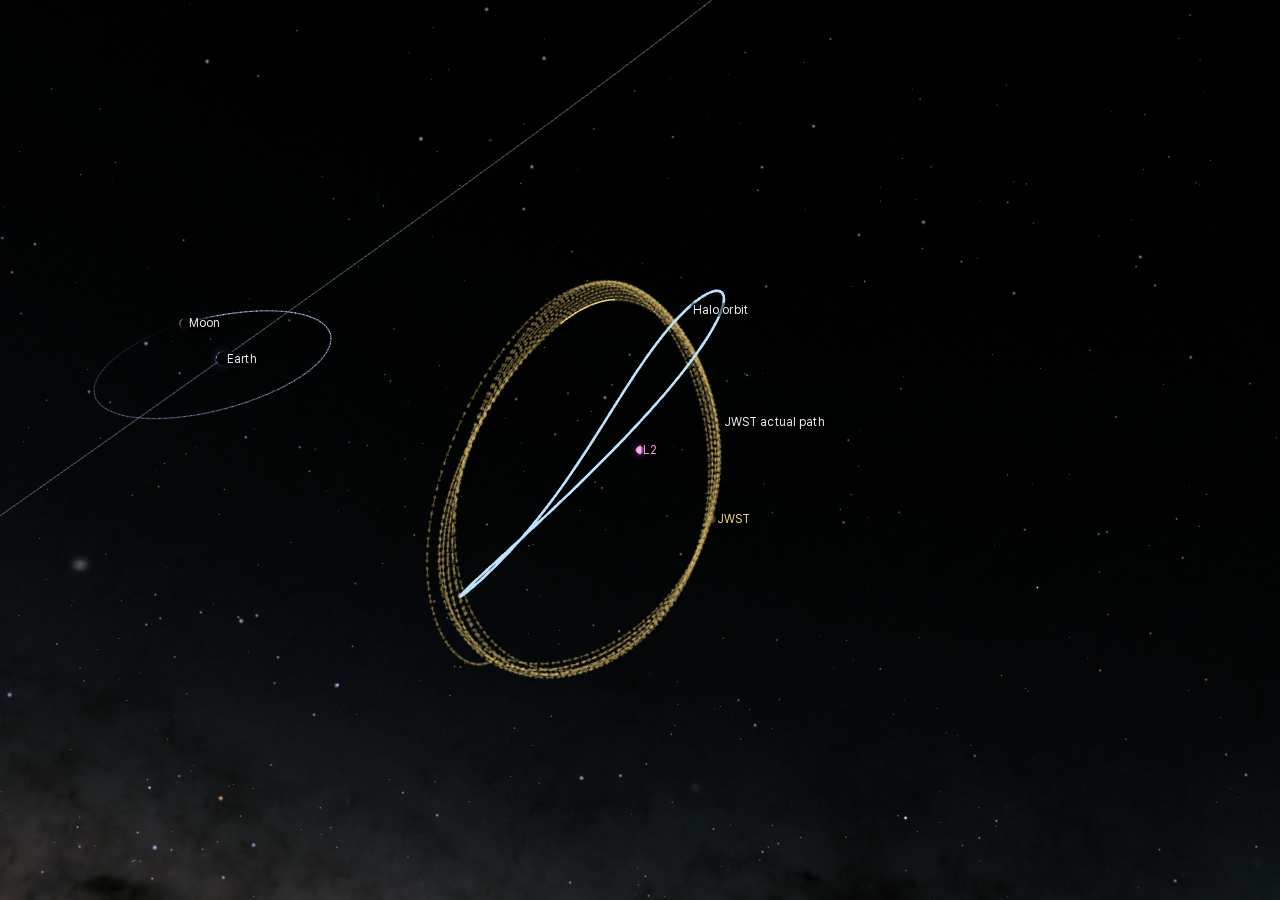
